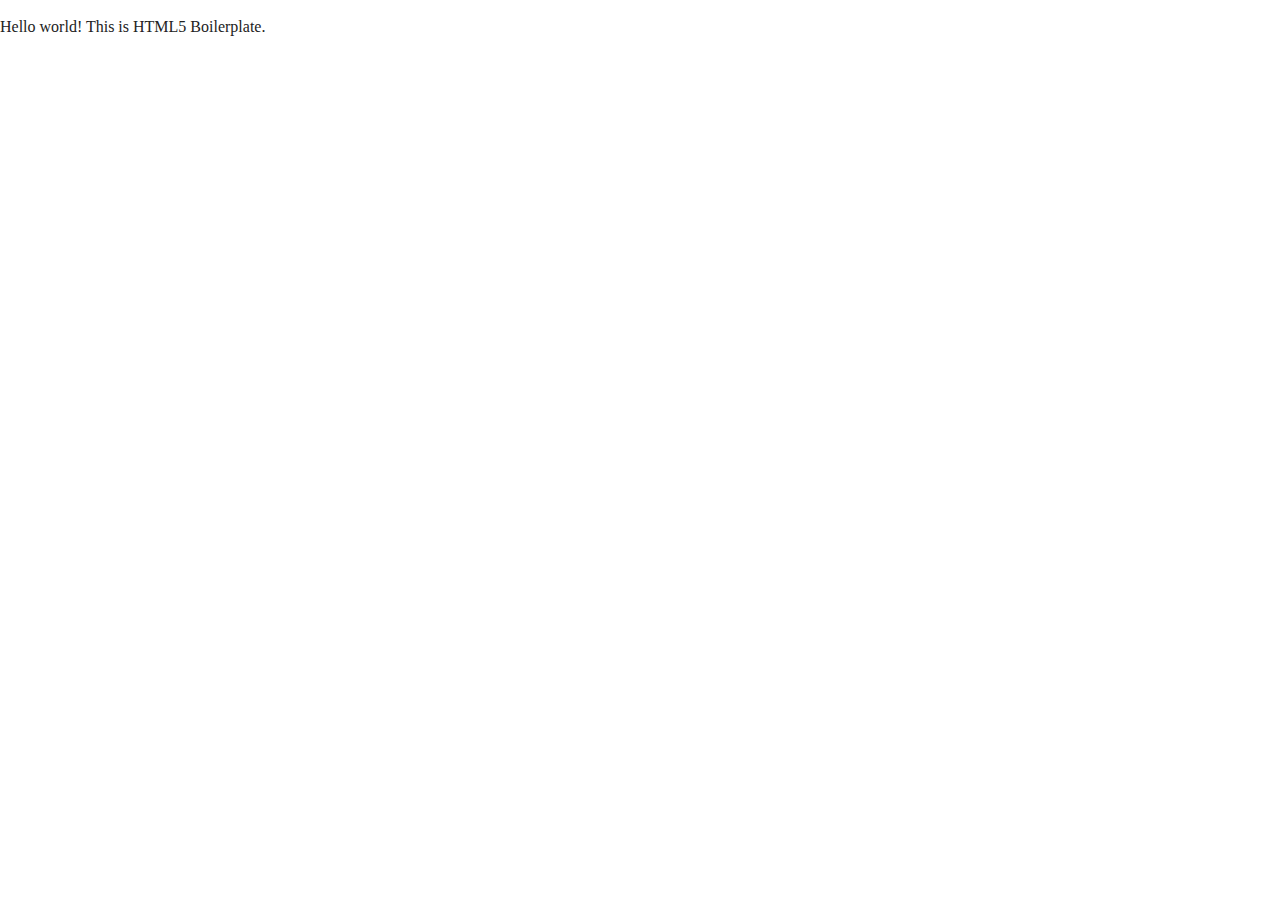
==== index.html @ 914429c3 "Adding files" ====
<!doctype html>
<html class="no-js" lang="">

<head>
  <meta charset="utf-8">
  <title></title>
  <meta name="description" content="">
  <meta name="viewport" content="width=device-width, initial-scale=1">

  <meta property="og:title" content="">
  <meta property="og:type" content="">
  <meta property="og:url" content="">
  <meta property="og:image" content="">

  <link rel="manifest" href="site.webmanifest">
  <link rel="apple-touch-icon" href="icon.png">
  <!-- Place favicon.ico in the root directory -->

  <link rel="stylesheet" href="css/normalize.css">
  <link rel="stylesheet" href="css/main.css">

  <meta name="theme-color" content="#fafafa">
</head>

<body>

  <!-- Add your site or application content here -->
  <p>Hello world! This is HTML5 Boilerplate.</p>
  <script src="js/vendor/modernizr-3.11.2.min.js"></script>
  <script src="js/plugins.js"></script>
  <script src="js/main.js"></script>

  <!-- Google Analytics: change UA-XXXXX-Y to be your site's ID. -->
  <script>
    window.ga = function () { ga.q.push(arguments) }; ga.q = []; ga.l = +new Date;
    ga('create', 'UA-XXXXX-Y', 'auto'); ga('set', 'anonymizeIp', true); ga('set', 'transport', 'beacon'); ga('send', 'pageview')
  </script>
  <script src="https://www.google-analytics.com/analytics.js" async></script>
</body>

</html>
---- css/main.css ----
/*! HTML5 Boilerplate v8.0.0 | MIT License | https://html5boilerplate.com/ */

/* main.css 2.1.0 | MIT License | https://github.com/h5bp/main.css#readme */
/*
 * What follows is the result of much research on cross-browser styling.
 * Credit left inline and big thanks to Nicolas Gallagher, Jonathan Neal,
 * Kroc Camen, and the H5BP dev community and team.
 */

/* ==========================================================================
   Base styles: opinionated defaults
   ========================================================================== */

html {
  color: #222;
  font-size: 1em;
  line-height: 1.4;
}

/*
 * Remove text-shadow in selection highlight:
 * https://twitter.com/miketaylr/status/12228805301
 *
 * Vendor-prefixed and regular ::selection selectors cannot be combined:
 * https://stackoverflow.com/a/16982510/7133471
 *
 * Customize the background color to match your design.
 */

::-moz-selection {
  background: #b3d4fc;
  text-shadow: none;
}

::selection {
  background: #b3d4fc;
  text-shadow: none;
}

/*
 * A better looking default horizontal rule
 */

hr {
  display: block;
  height: 1px;
  border: 0;
  border-top: 1px solid #ccc;
  margin: 1em 0;
  padding: 0;
}

/*
 * Remove the gap between audio, canvas, iframes,
 * images, videos and the bottom of their containers:
 * https://github.com/h5bp/html5-boilerplate/issues/440
 */

audio,
canvas,
iframe,
img,
svg,
video {
  vertical-align: middle;
}

/*
 * Remove default fieldset styles.
 */

fieldset {
  border: 0;
  margin: 0;
  padding: 0;
}

/*
 * Allow only vertical resizing of textareas.
 */

textarea {
  resize: vertical;
}

/* ==========================================================================
   Author's custom styles
   ========================================================================== */

/* ==========================================================================
   Helper classes
   ========================================================================== */

/*
 * Hide visually and from screen readers
 */

.hidden,
[hidden] {
  display: none !important;
}

/*
 * Hide only visually, but have it available for screen readers:
 * https://snook.ca/archives/html_and_css/hiding-content-for-accessibility
 *
 * 1. For long content, line feeds are not interpreted as spaces and small width
 *    causes content to wrap 1 word per line:
 *    https://medium.com/@jessebeach/beware-smushed-off-screen-accessible-text-5952a4c2cbfe
 */

.sr-only {
  border: 0;
  clip: rect(0, 0, 0, 0);
  height: 1px;
  margin: -1px;
  overflow: hidden;
  padding: 0;
  position: absolute;
  white-space: nowrap;
  width: 1px;
  /* 1 */
}

/*
 * Extends the .sr-only class to allow the element
 * to be focusable when navigated to via the keyboard:
 * https://www.drupal.org/node/897638
 */

.sr-only.focusable:active,
.sr-only.focusable:focus {
  clip: auto;
  height: auto;
  margin: 0;
  overflow: visible;
  position: static;
  white-space: inherit;
  width: auto;
}

/*
 * Hide visually and from screen readers, but maintain layout
 */

.invisible {
  visibility: hidden;
}

/*
 * Clearfix: contain floats
 *
 * For modern browsers
 * 1. The space content is one way to avoid an Opera bug when the
 *    `contenteditable` attribute is included anywhere else in the document.
 *    Otherwise it causes space to appear at the top and bottom of elements
 *    that receive the `clearfix` class.
 * 2. The use of `table` rather than `block` is only necessary if using
 *    `:before` to contain the top-margins of child elements.
 */

.clearfix::before,
.clearfix::after {
  content: " ";
  display: table;
}

.clearfix::after {
  clear: both;
}

/* ==========================================================================
   EXAMPLE Media Queries for Responsive Design.
   These examples override the primary ('mobile first') styles.
   Modify as content requires.
   ========================================================================== */

@media only screen and (min-width: 35em) {
  /* Style adjustments for viewports that meet the condition */
}

@media print,
  (-webkit-min-device-pixel-ratio: 1.25),
  (min-resolution: 1.25dppx),
  (min-resolution: 120dpi) {
  /* Style adjustments for high resolution devices */
}

/* ==========================================================================
   Print styles.
   Inlined to avoid the additional HTTP request:
   https://www.phpied.com/delay-loading-your-print-css/
   ========================================================================== */

@media print {
  *,
  *::before,
  *::after {
    background: #fff !important;
    color: #000 !important;
    /* Black prints faster */
    box-shadow: none !important;
    text-shadow: none !important;
  }

  a,
  a:visited {
    text-decoration: underline;
  }

  a[href]::after {
    content: " (" attr(href) ")";
  }

  abbr[title]::after {
    content: " (" attr(title) ")";
  }

  /*
   * Don't show links that are fragment identifiers,
   * or use the `javascript:` pseudo protocol
   */
  a[href^="#"]::after,
  a[href^="javascript:"]::after {
    content: "";
  }

  pre {
    white-space: pre-wrap !important;
  }

  pre,
  blockquote {
    border: 1px solid #999;
    page-break-inside: avoid;
  }

  /*
   * Printing Tables:
   * https://web.archive.org/web/20180815150934/http://css-discuss.incutio.com/wiki/Printing_Tables
   */
  thead {
    display: table-header-group;
  }

  tr,
  img {
    page-break-inside: avoid;
  }

  p,
  h2,
  h3 {
    orphans: 3;
    widows: 3;
  }

  h2,
  h3 {
    page-break-after: avoid;
  }
}
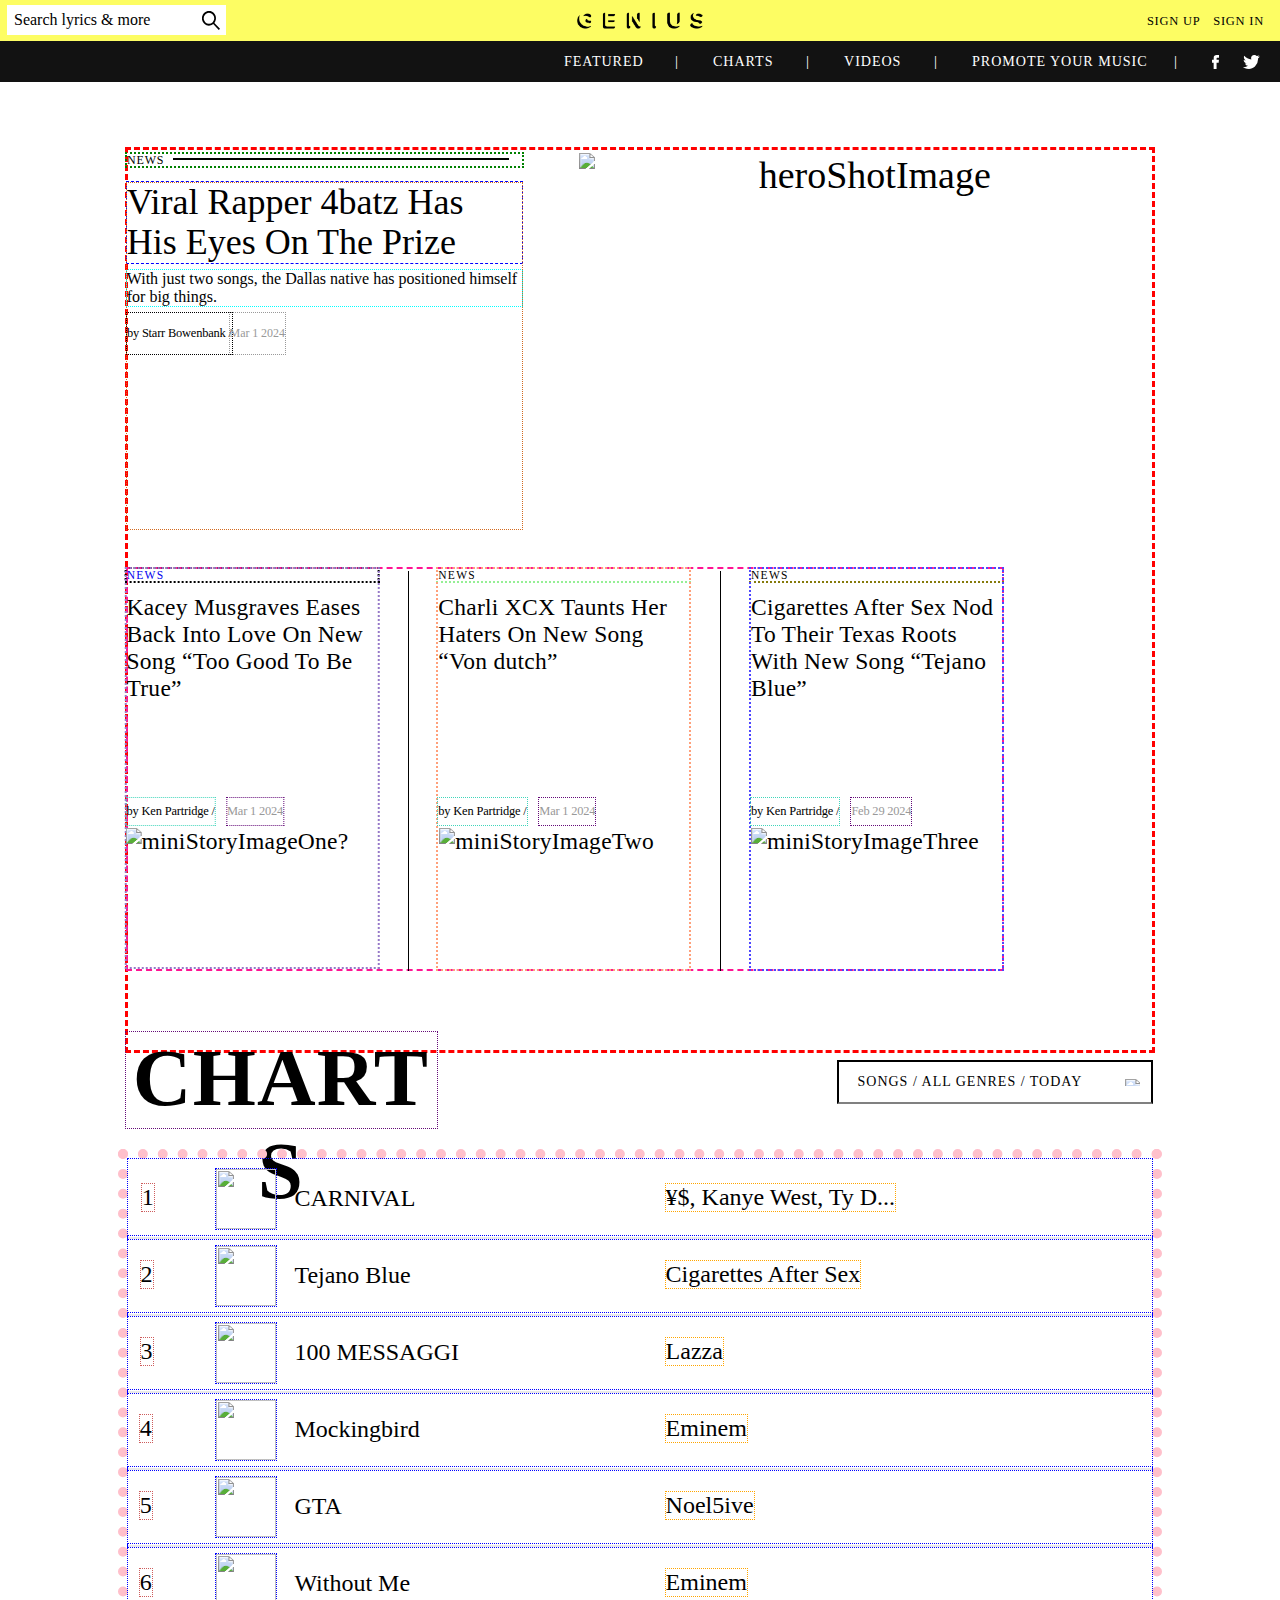
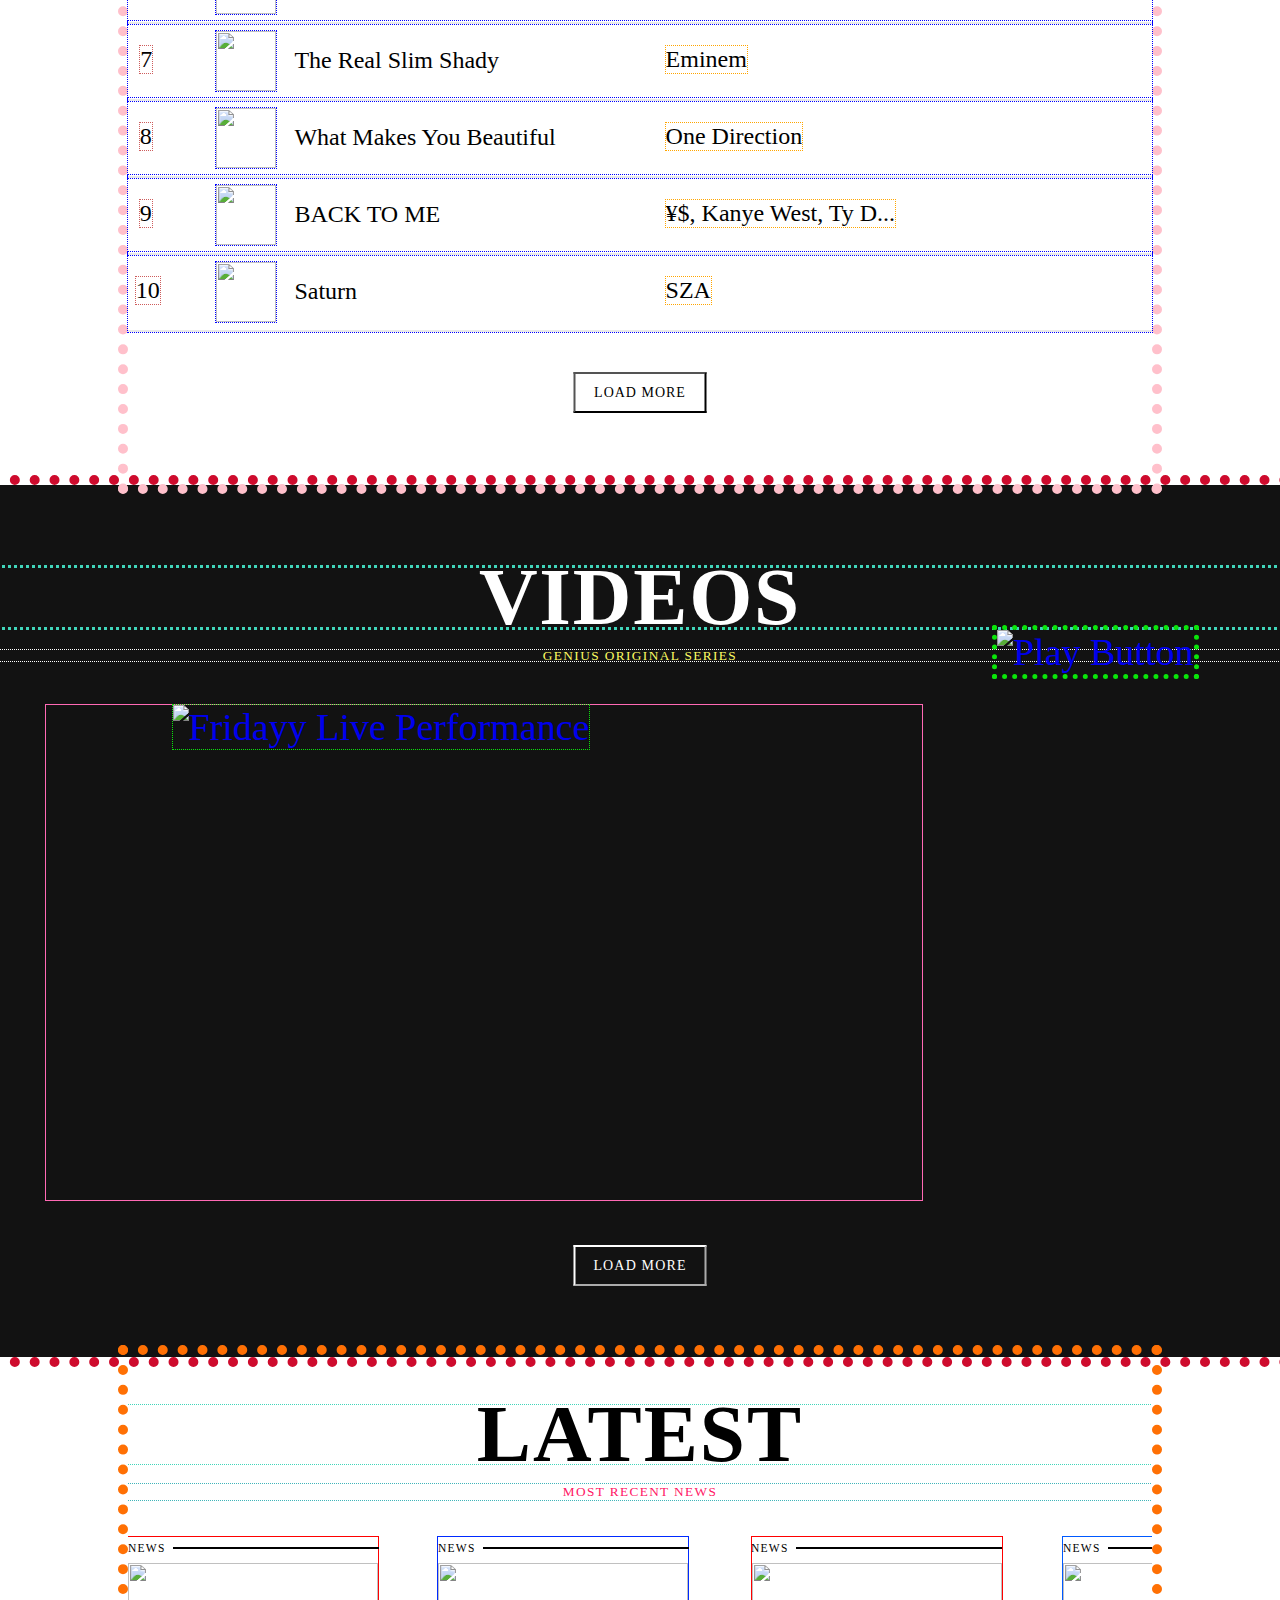
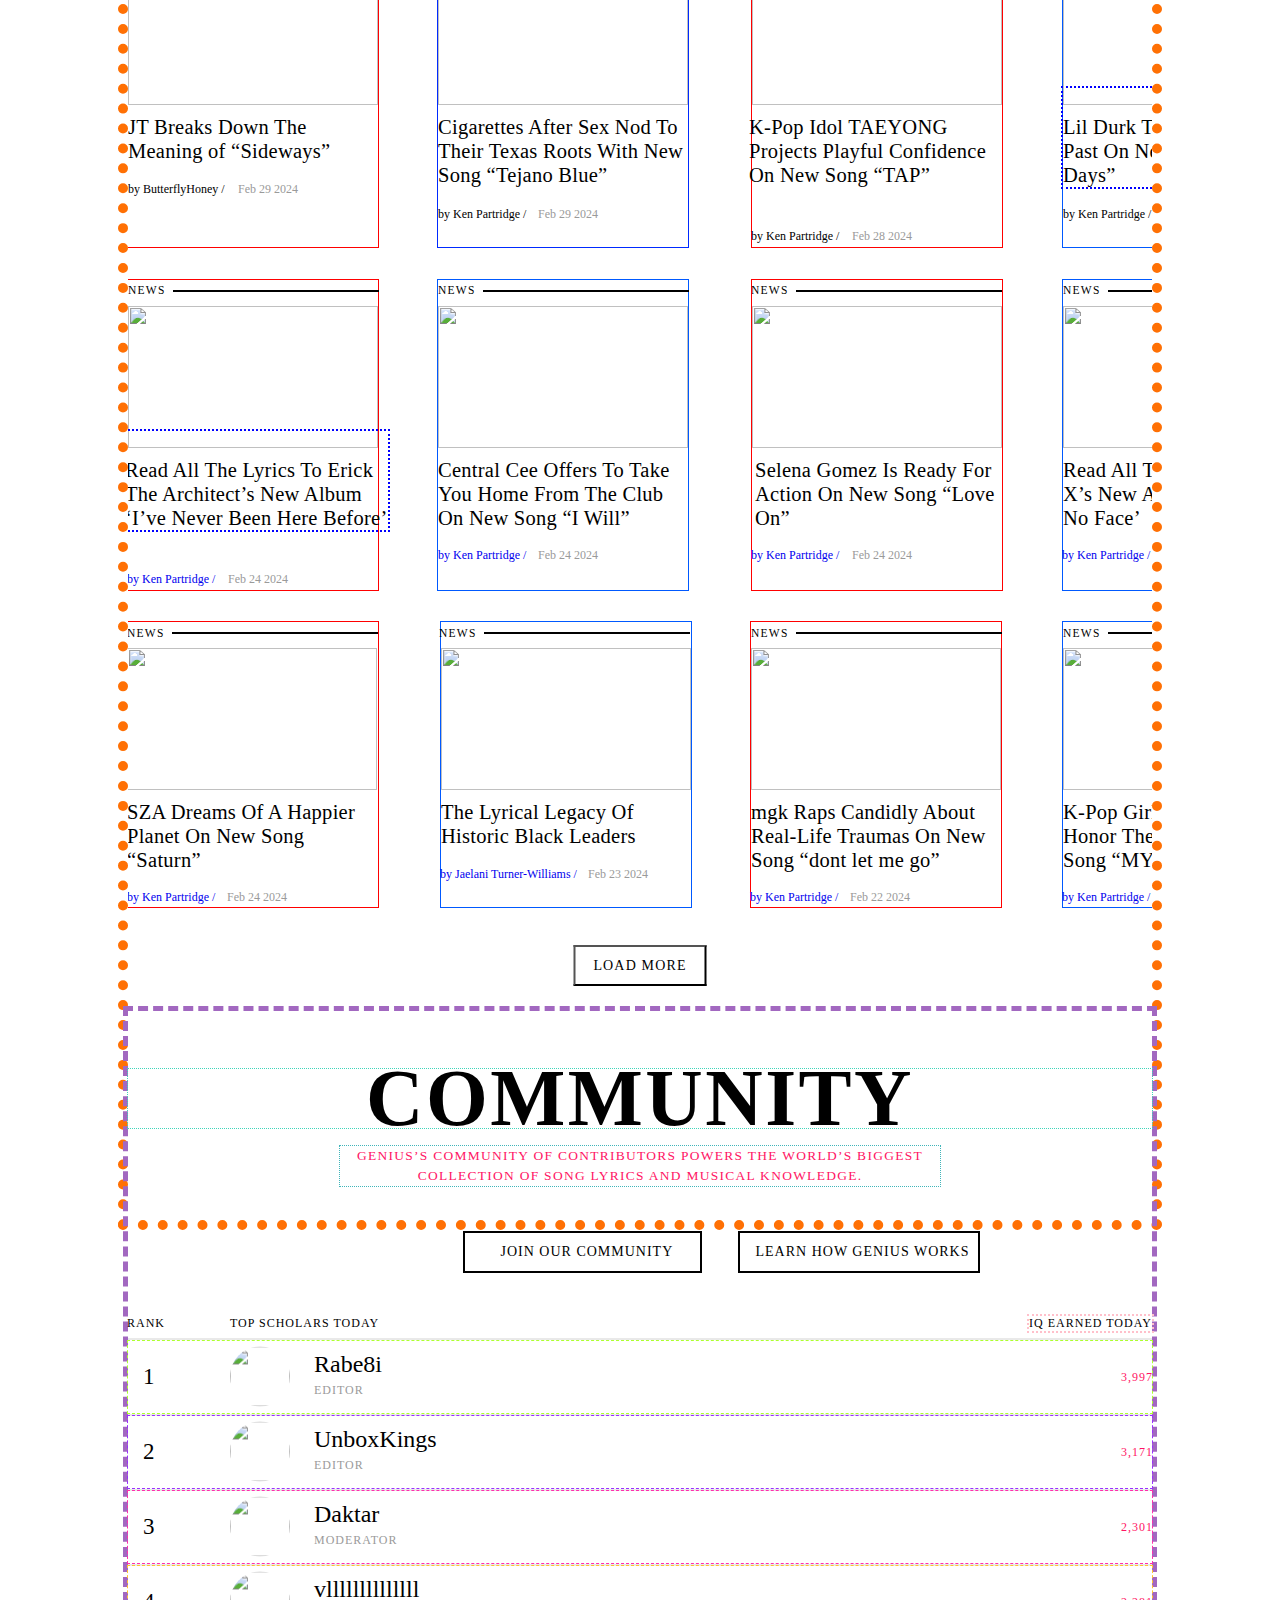
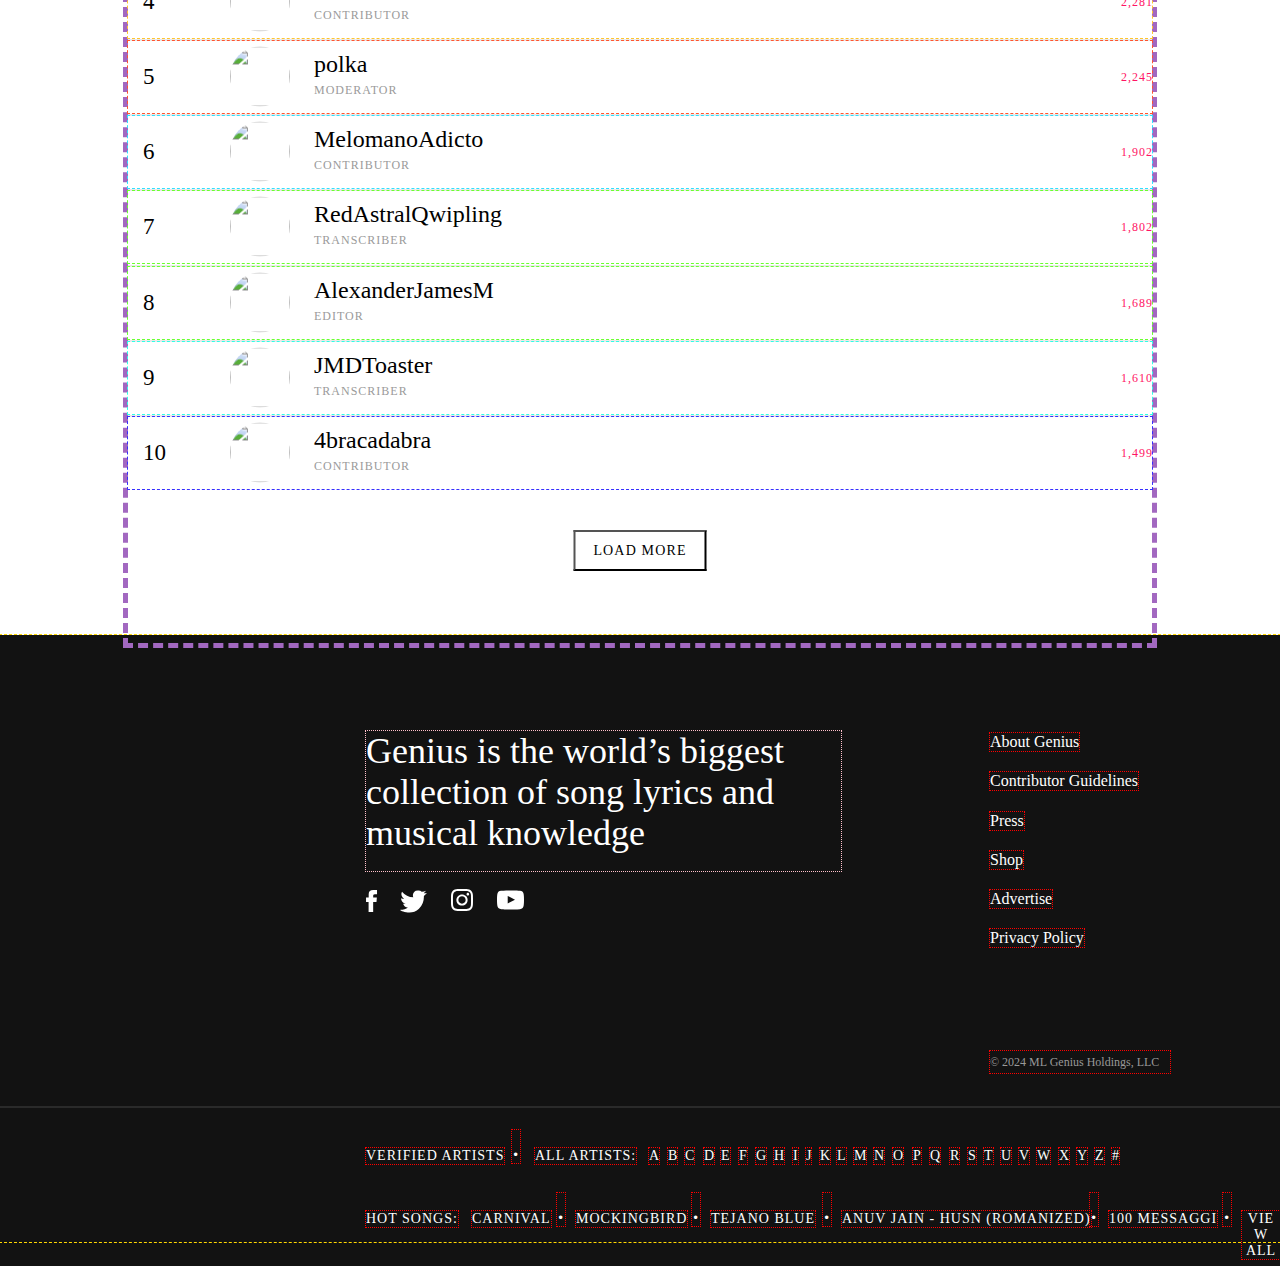
==== commit 6bd5244a: "- Changed name of Main.html to index.html to allow default file to remain as index.html in Github Pa" ====
--- a/index.html
+++ b/index.html
@@ -1,41 +1,1740 @@
-<!doctype html>
-<html class="no-js" lang="">
-
+<!DOCTYPE html>
+<link rel="stylesheet" type="text/css" href="MainCSS.css">
+<link rel="icon" type="image/x-icon" href="favicon.ico">
+<html lang="en">
 <head>
-  <meta charset="utf-8">
-  <title></title>
-  <meta name="description" content="">
-  <meta name="viewport" content="width=device-width, initial-scale=1">
-
-  <meta property="og:title" content="">
-  <meta property="og:type" content="">
-  <meta property="og:url" content="">
-  <meta property="og:image" content="">
-
-  <link rel="manifest" href="site.webmanifest">
-  <link rel="apple-touch-icon" href="icon.png">
-  <!-- Place favicon.ico in the root directory -->
-
-  <link rel="stylesheet" href="css/normalize.css">
-  <link rel="stylesheet" href="css/main.css">
-
-  <meta name="theme-color" content="#fafafa">
+  <meta charset="UTF-8">
+  <title>Genius | Song Lyrics & Knowledge</title>
 </head>
-
 <body>
 
-  <!-- Add your site or application content here -->
-  <p>Hello world! This is HTML5 Boilerplate.</p>
-  <script src="js/vendor/modernizr-3.11.2.min.js"></script>
-  <script src="js/plugins.js"></script>
-  <script src="js/main.js"></script>
-
-  <!-- Google Analytics: change UA-XXXXX-Y to be your site's ID. -->
-  <script>
-    window.ga = function () { ga.q.push(arguments) }; ga.q = []; ga.l = +new Date;
-    ga('create', 'UA-XXXXX-Y', 'auto'); ga('set', 'anonymizeIp', true); ga('set', 'transport', 'beacon'); ga('send', 'pageview')
-  </script>
-  <script src="https://www.google-analytics.com/analytics.js" async></script>
+
+
+<div id="yellowBar">
+
+<form id="magnifyOne">
+    <input type="text" name="search" id="searchBar" placeholder=" Search lyrics & more"/>
+    <button type="submit" id="searchButton" onclick="processSearch()">
+      <img src="magnifyingGlass.svg" alt="Search" id="magnifyTwo"/>
+    </button>
+</form>
+
+  <button onclick="redirectToSignUp()" id="signUp">SIGN UP</button>
+  <button onclick="redirectToSignIn()" id="signIn">SIGN IN</button>
+</div>
+
+
+<div id="blackBar">
+
+
+  <a href="#bottomBlackBarNavBarAnchor" class="navBar" id="featured">FEATURED</a> <!-- Stays on the same page -->
+  <a href="#bottomThreeArticleNavBarAnchor" class="navBar" id="charts">CHARTS</a>   <!-- Stays on the same page -->
+  <a href="#bottomChartsNavBarAnchor" class="navBar" id="videos">VIDEOS</a>   <!-- Stays on the same page -->
+  <a href="https://promote.genius.com/" class="navBar" id="promoteYourMusic">PROMOTE YOUR MUSIC</a>
+
+
+  <span id="separatorOne">|</span>
+  <span id="separatorTwo">|</span>
+  <span id="separatorThree">|</span>
+  <span id="separatorFour">|</span>
+
+
+  <a href="https://www.facebook.com/Genius/">
+    <svg id="facebookHeader" xmlns="http://www.w3.org/2000/svg" viewBox="0 0 9.95 20" width="9.95" height="20"><path d="M8.09 3.81c-1.4 0-1.58.84-1.58 1.67v1.3h3.35L9.49 11h-3v9H2.33v-9H0V6.88h2.42V3.81C2.42 1.3 3.81 0 6.6 0H10v3.81z" fill="#FFFFFF"></path></svg>
+  </a>
+
+  <a href="https://twitter.com/Genius">
+    <svg id="twitterHeader" xmlns="http://www.w3.org/2000/svg" viewBox="0 0 20 16.43" width="20" height="16.43"><path d="M20 1.89l-2.3 2.16v.68a12.28 12.28 0 0 1-3.65 8.92c-5 5.13-13.1 1.76-14.05.81 0 0 3.78.14 5.81-1.76A4.15 4.15 0 0 1 2.3 9.86h2S.81 9.05.81 5.81A11 11 0 0 0 3 6.35S-.14 4.05 1.49.95a11.73 11.73 0 0 0 8.37 4.19A3.69 3.69 0 0 1 13.51 0a3.19 3.19 0 0 1 2.57 1.08 12.53 12.53 0 0 0 3.24-.81l-1.75 1.89A10.46 10.46 0 0 0 20 1.89z" fill="#FFFFFF"></path></svg>
+  </a>
+
+  <a href="https://www.instagram.com/genius/">
+    <svg id="instagramHeader" xmlns="http://www.w3.org/2000/svg" viewBox="0 0 20 20" width="20" height="20"><path d="M10 0c2.724 0 3.062 0 4.125.06.83.017 1.65.175 2.426.467.668.254 1.272.65 1.77 1.162.508.498.902 1.1 1.153 1.768.292.775.45 1.595.467 2.424.06 1.063.06 1.41.06 4.123 0 2.712-.06 3.06-.06 4.123-.017.83-.175 1.648-.467 2.424-.52 1.34-1.58 2.402-2.922 2.92-.776.293-1.596.45-2.425.468-1.063.06-1.41.06-4.125.06-2.714 0-3.062-.06-4.125-.06-.83-.017-1.65-.175-2.426-.467-.668-.254-1.272-.65-1.77-1.162-.508-.498-.902-1.1-1.153-1.768-.292-.775-.45-1.595-.467-2.424C0 13.055 0 12.708 0 9.995c0-2.712 0-3.04.06-4.123.017-.83.175-1.648.467-2.424.25-.667.645-1.27 1.153-1.77.5-.507 1.103-.9 1.77-1.15C4.225.234 5.045.077 5.874.06 6.958 0 7.285 0 10 0zm0 1.798h.01c-2.674 0-2.992.06-4.046.06-.626.02-1.245.15-1.83.377-.434.16-.828.414-1.152.746-.337.31-.602.69-.775 1.113-.222.595-.34 1.224-.348 1.858-.06 1.064-.06 1.372-.06 4.045s.06 2.99.06 4.044c.007.633.125 1.262.347 1.857.17.434.434.824.775 1.142.31.33.692.587 1.113.754.596.222 1.224.34 1.86.348 1.063.06 1.37.06 4.045.06 2.674 0 2.992-.06 4.046-.06.635-.008 1.263-.126 1.86-.348.87-.336 1.56-1.025 1.897-1.897.217-.593.332-1.218.338-1.848.06-1.064.06-1.372.06-4.045s-.06-2.99-.06-4.044c-.01-.623-.128-1.24-.347-1.827-.16-.435-.414-.83-.745-1.152-.318-.34-.71-.605-1.143-.774-.596-.222-1.224-.34-1.86-.348-1.063-.06-1.37-.06-4.045-.06zm0 3.1c1.355 0 2.655.538 3.613 1.496.958.958 1.496 2.257 1.496 3.61 0 2.82-2.288 5.108-5.11 5.108-2.822 0-5.11-2.287-5.11-5.107 0-2.82 2.288-5.107 5.11-5.107zm0 8.415c.878 0 1.72-.348 2.34-.97.62-.62.97-1.46.97-2.338 0-1.827-1.482-3.31-3.31-3.31s-3.31 1.483-3.31 3.31 1.482 3.308 3.31 3.308zm6.51-8.633c0 .658-.533 1.192-1.192 1.192-.66 0-1.193-.534-1.193-1.192 0-.66.534-1.193 1.193-1.193.316 0 .62.126.844.35.223.223.35.526.35.843z" fill="#FFFFFF"></path></svg>
+  </a>
+
+  <a href="https://www.youtube.com/genius">
+    <svg id="youtubeHeader" xmlns="http://www.w3.org/2000/svg" viewBox="0 0 20.01 14.07" width="20.01" height="14.07"><path d="M19.81 3A4.32 4.32 0 0 0 19 1a2.86 2.86 0 0 0-2-.8C14.21 0 10 0 10 0S5.8 0 3 .2A2.87 2.87 0 0 0 1 1a4.32 4.32 0 0 0-.8 2S0 4.51 0 6.06V8a30 30 0 0 0 .2 3 4.33 4.33 0 0 0 .8 2 3.39 3.39 0 0 0 2.2.85c1.46.14 5.9.19 6.68.2h.4c1 0 4.35 0 6.72-.21a2.87 2.87 0 0 0 2-.84 4.32 4.32 0 0 0 .8-2 30.31 30.31 0 0 0 .2-3.21V6.28A30.31 30.31 0 0 0 19.81 3zM7.94 9.63V4l5.41 2.82z" fill="#FFFFFF"></path></svg>
+  </a>
+
+
+
+</div>
+
+<div id="bottomBlackBarNavBarAnchor"></div>
+
+<img src="geniusLogo.png" onclick="redirectToHome()" alt="Genius Logo" id="geniusLogoImage">
+
+
+<div id="containerOneMain">
+
+  <div id="featuredLineOne">NEWS
+    <div id="featuredBlackBar"></div>
+  </div>
+
+
+
+
+  <div id="textContainerOne">
+
+    <a id="headingOne" href="https://genius.com/a/4batz-interview-2024">Viral Rapper 4batz Has His Eyes On The Prize
+      <p id="paragraphOne">With just two songs, the Dallas native has positioned himself for big things.</p>
+      <div id="hyperlinkHoverArea"></div>
+      <p id="mainImageName">by Starr Bowenbank&nbsp;/ </p>
+      <p id="mainImageDate">Mar 1 2024</p>
+    </a>
+
+    </div>
+    <a>
+      <img id="imageID1" src="https://images.genius.com/f3d313d83a8f4cf3cdb73a7fa67f211c.1920x1080x1.png" alt="heroShotImage" onclick="redirectToMainNewsArticle()">
+    </a>
+
+
+
+  <div id="threeSmallerArticles">
+
+    <div id="blackVerticalBarOne"></div>
+    <div id="blackVerticalBarTwo"></div>
+
+      <a id="newsMiniStoryOneAnchor" href="https://genius.com/a/k-pop-idol-taeyong-projects-playful-confidence-on-new-song-tap">
+        <div id="newsLineMiniOne">NEWS</div>
+        <div id="newsMiniStoryOne">Kacey Musgraves Eases Back Into Love On New Song “Too Good To Be True”
+        <img src="mainStoryOne.JPG" id="miniStoryImageOne" alt="miniStoryImageOne?">
+        <p id="miniStoryOneAuthor">by Ken Partridge&nbsp;/</p>
+        <p id="miniStoryOneDate">Mar 1 2024</p>
+        </div>
+      </a>
+
+
+
+  <div id="newsLineMiniTwo">NEWS</div>
+    <a id="newsMiniStoryTwoAnchor" href="https://genius.com/a/lil-durk-takes-stock-of-the-past-on-new-song-old-days">    <!-- Wrap everything you want to  -->
+      <div id="newsMiniStoryTwo">Charli XCX Taunts Her Haters On New Song “Von dutch”
+      <img src="mainStoryTwo.JPG" id="miniStoryImageTwo" alt="miniStoryImageTwo">
+      <p id="miniStoryTwoAuthor">by Ken Partridge&nbsp;/</p>
+      <p id="miniStoryTwoDate">Mar 1 2024</p>
+      </div>
+    </a>
+
+
+  <div id="newsLineMiniThree">NEWS</div>
+    <a id="newsMiniStoryThreeAnchor" href="https://genius.com/a/sza-dreams-of-a-happier-planet-on-new-song-saturn">
+      <div id="newsMiniStoryThree">Cigarettes After Sex Nod To Their Texas Roots With New Song “Tejano Blue”
+      <img src="mainStoryThree.JPG" id="miniStoryImageThree" alt="miniStoryImageThree">
+      <p id="miniStoryThreeAuthor">by Ken Partridge /</p>
+      <p id="miniStoryThreeDate">Feb 29 2024</p>
+      </div>
+    </a>
+
+  </div>
+  <div id="bottomThreeArticleNavBarAnchor"></div>
+
+
+  <div id="largeCharts">CHARTS</div>
+
+
+  <div id="filteredList"></div>
+  <div id="bottomChartsNavBarAnchor"></div>
+  <button id="chartsLoadMoreButton">LOAD MORE</button>
+
+
+
+<div id="chartsPlacementOne"></div>
+<div id="chartsPlacementTwo"></div>
+<div id="chartsPlacementThree"></div>
+  <div id="chartsPlacementFour"></div>
+  <div id="chartsPlacementFive"></div>
+  <div id="chartsPlacementSix"></div>
+  <div id="chartsPlacementSeven"></div>
+  <div id="chartsPlacementEight"></div>
+  <div id="chartsPlacementNine"></div>
+  <div id="chartsPlacementTen"></div>
+
+
+  <div id="chartsPlacementEleven"></div>
+  <div id="chartsPlacementTwelve"></div>
+  <div id="chartsPlacementThirteen"></div>
+  <div id="chartsPlacementFourteen"></div>
+  <div id="chartsPlacementFifteen"></div>
+  <div id="chartsPlacementSixteen"></div>
+  <div id="chartsPlacementSeventeen"></div>
+  <div id="chartsPlacementEighteen"></div>
+  <div id="chartsPlacementNineteen"></div>
+  <div id="chartsPlacementTwenty"></div>
+
+
+  <div id="chartsPlacementTwentyOne"></div>
+  <div id="chartsPlacementTwentyTwo"></div>
+  <div id="chartsPlacementTwentyThree"></div>
+  <div id="chartsPlacementTwentyFour"></div>
+  <div id="chartsPlacementTwentyFive"></div>
+  <div id="chartsPlacementTwentySix"></div>
+  <div id="chartsPlacementTwentySeven"></div>
+  <div id="chartsPlacementTwentyEight"></div>
+  <div id="chartsPlacementTwentyNine"></div>
+  <div id="chartsPlacementThirty"></div>
+
+
+  <div id="chartsPlacementThirtyOne"></div>
+  <div id="chartsPlacementThirtyTwo"></div>
+  <div id="chartsPlacementThirtyThree"></div>
+  <div id="chartsPlacementThirtyFour"></div>
+  <div id="chartsPlacementThirtyFive"></div>
+  <div id="chartsPlacementThirtySix"></div>
+  <div id="chartsPlacementThirtySeven"></div>
+  <div id="chartsPlacementThirtyEight"></div>
+  <div id="chartsPlacementThirtyNine"></div>
+  <div id="chartsPlacementForty"></div>
+
+
+  <div id="chartsPlacementFortyOne"></div>
+  <div id="chartsPlacementFortyTwo"></div>
+  <div id="chartsPlacementFortyThree"></div>
+  <div id="chartsPlacementFortyFour"></div>
+  <div id="chartsPlacementFortyFive"></div>
+  <div id="chartsPlacementFortySix"></div>
+  <div id="chartsPlacementFortySeven"></div>
+  <div id="chartsPlacementFortyEight"></div>
+  <div id="chartsPlacementFortyNine"></div>
+  <div id="chartsPlacementFifty"></div>
+
+
+
+
+
+  <img src="downArrow.png" alt="directionalArrow" id="directionalArrow">
+
+    <button class= "large-button" onclick="toggleDropdown()">
+    </button>
+    <div id="dropdown-content" class="dropdown-content">
+      <div class="dropdown-column1">
+        <h3 id="typeAIOHeading">Type</h3>
+        <div class="dropdown-option dropdown-type selected" data-value="songs" onclick="filterItems('type', 'songs')">Songs</div>
+        <div class="dropdown-option dropdown-type" data-value="albums" onclick="filterItems('type', 'albums')">Albums</div>
+        <div class="dropdown-option dropdown-type" data-value="artists" onclick="filterItems('type', 'artists')">Artists</div>
+        <div class="dropdown-option dropdown-type" data-value="lyrics" onclick="filterItems('type', 'lyrics')">Lyrics</div>
+      </div>
+      <div class="dropdown-column2">
+        <h3 id="genreAIOHeading">Genre</h3>
+        <div class="dropdown-option dropdown-genre selected" data-value="all" onclick="filterItems('genre', 'all')">All</div>
+        <div class="dropdown-option dropdown-genre" data-value="rap" onclick="filterItems('genre', 'rap')">Rap</div>
+        <div class="dropdown-option dropdown-genre" data-value="pop" onclick="filterItems('genre', 'pop')">Pop</div>
+        <div class="dropdown-option dropdown-genre" data-value="r&b" onclick="filterItems('genre', 'r&b')">R&B</div>
+        <div class="dropdown-option dropdown-genre" data-value="rock" onclick="filterItems('genre', 'rock')">Rock</div>
+        <div class="dropdown-option dropdown-genre" data-value="country" onclick="filterItems('genre', 'country')">Country</div>
+      </div>
+      <div class="dropdown-column3">
+        <h3 id="timeAIOHeading">Time</h3>
+        <div class="dropdown-option dropdown-time selected" data-value="today" onclick="filterItems('time', 'today')">Day</div>
+        <div class="dropdown-option dropdown-time" data-value="week" onclick="filterItems('time', 'week')">Week</div>
+        <div class="dropdown-option dropdown-time" data-value="month" onclick="filterItems('time', 'month')">Month</div>
+        <div class="dropdown-option dropdown-time" data-value="allTime" onclick="filterItems('time', 'allTime')">All Time</div>
+      </div>
+    </div>
+
+
+
+
+  <div id="blackSpace">
+
+
+    <div id="blackBoxVideos">VIDEOS</div>
+    <div id="geniusOriginalSeries">GENIUS ORIGINAL SERIES</div>
+
+
+
+    <button id="videosLoadMoreButton">LOAD MORE</button>
+
+
+
+    <div id="videosLoadMoreOne">
+
+
+
+      <a id="videosLoadMoreVideoOne" href="https://genius.com/videos/Lucky-daye-thats-you-live-performance">
+        <div id="videosLoadMoreVideoOneWhiteLine"></div>
+        <img src="OpenMic.JPG" id="vidOneHeadlineImage">
+        <img src="videosLoadMoreImage.JPG" id="vidOneCoverPhoto">
+        <div id="videosLoadMoreVideoOneTitle">Lucky Daye Performs "That's You" Live</div>
+        <div id="videosLoadMoreVideoOneAuthor">by ButterflyHoney</div>
+      </a>
+
+
+      <a id="videosLoadMoreVideoTwo" href="https://genius.com/videos/Lucky-daye-thats-you-live-performance">
+        <div id="videosLoadMoreVideoTwoWhiteLine"></div>
+        <img src="OpenMic.JPG" id="vidTwoHeadlineImage">
+        <img src="videosLoadMoreImage.JPG" id="vidTwoCoverPhoto">
+        <div id="videosLoadMoreVideoTwoTitle">Lucky Daye Performs "That's You" Live</div>
+        <div id="videosLoadMoreVideoTwoAuthor">by ButterflyHoney</div>
+      </a>
+
+
+      <a id="videosLoadMoreVideoThree" href="https://genius.com/videos/Lucky-daye-thats-you-live-performance">
+        <div id="videosLoadMoreVideoThreeWhiteLine"></div>
+        <img src="OpenMic.JPG" id="vidThreeHeadlineImage">
+        <img src="videosLoadMoreImage.JPG" id="vidThreeCoverPhoto">
+        <div id="videosLoadMoreVideoThreeTitle">Lucky Daye Performs "That's You" Live</div>
+        <div id="videosLoadMoreVideoThreeAuthor">by ButterflyHoney</div>
+      </a>
+
+
+      <a id="videosLoadMoreVideoFour" href="https://genius.com/videos/Lucky-daye-thats-you-live-performance">
+        <div id="videosLoadMoreVideoFourWhiteLine"></div>
+        <img src="OpenMic.JPG" id="vidFourHeadlineImage">
+        <img src="videosLoadMoreImage.JPG" id="vidFourCoverPhoto">
+        <div id="videosLoadMoreVideoFourTitle">Lucky Daye Performs "That's You" Live</div>
+        <div id="videosLoadMoreVideoFourAuthor">by ButterflyHoney</div>
+      </a>
+
+
+
+
+    </div>
+
+    <div id="videosLoadMoreTwo">
+
+
+
+      <a id="videosLoadMoreVideoOne2" href="https://genius.com/videos/Lucky-daye-thats-you-live-performance">
+        <div id="videosLoadMoreVideoOneWhiteLine2"></div>
+        <img src="OpenMic.JPG" id="vidOneHeadlineImage2">
+        <img src="videosLoadMoreImage.JPG" id="vidOneCoverPhoto2">
+        <div id="videosLoadMoreVideoOneTitle2">Lucky Daye Performs "That's You" Live</div>
+        <div id="videosLoadMoreVideoOneAuthor2">by ButterflyHoney</div>
+      </a>
+
+
+      <a id="videosLoadMoreVideoTwo2" href="https://genius.com/videos/Lucky-daye-thats-you-live-performance">
+        <div id="videosLoadMoreVideoTwoWhiteLine2"></div>
+        <img src="OpenMic.JPG" id="vidTwoHeadlineImage2">
+        <img src="videosLoadMoreImage.JPG" id="vidTwoCoverPhoto2">
+        <div id="videosLoadMoreVideoTwoTitle2">Lucky Daye Performs "That's You" Live</div>
+        <div id="videosLoadMoreVideoTwoAuthor2">by ButterflyHoney</div>
+      </a>
+
+
+      <a id="videosLoadMoreVideoThree2" href="https://genius.com/videos/Lucky-daye-thats-you-live-performance">
+        <div id="videosLoadMoreVideoThreeWhiteLine2"></div>
+        <img src="OpenMic.JPG" id="vidThreeHeadlineImage2">
+        <img src="videosLoadMoreImage.JPG" id="vidThreeCoverPhoto2">
+        <div id="videosLoadMoreVideoThreeTitle2">Lucky Daye Performs "That's You" Live</div>
+        <div id="videosLoadMoreVideoThreeAuthor2">by ButterflyHoney</div>
+      </a>
+
+
+      <a id="videosLoadMoreVideoFour2" href="https://genius.com/videos/Lucky-daye-thats-you-live-performance">
+        <div id="videosLoadMoreVideoFourWhiteLine2"></div>
+        <img src="OpenMic.JPG" id="vidFourHeadlineImage2">
+        <img src="videosLoadMoreImage.JPG" id="vidFourCoverPhoto2">
+        <div id="videosLoadMoreVideoFourTitle2">Lucky Daye Performs "That's You" Live</div>
+        <div id="videosLoadMoreVideoFourAuthor2">by ButterflyHoney</div>
+      </a>
+
+
+
+
+
+
+
+    </div>
+
+    <div id="videosLoadMoreThree">
+
+
+
+      <a id="videosLoadMoreVideoOne3" href="https://genius.com/videos/Lucky-daye-thats-you-live-performance">
+        <div id="videosLoadMoreVideoOneWhiteLine3"></div>
+        <img src="OpenMic.JPG" id="vidOneHeadlineImage3">
+        <img src="videosLoadMoreImage.JPG" id="vidOneCoverPhoto3">
+        <div id="videosLoadMoreVideoOneTitle3">Lucky Daye Performs "That's You" Live</div>
+        <div id="videosLoadMoreVideoOneAuthor3">by ButterflyHoney</div>
+      </a>
+
+
+      <a id="videosLoadMoreVideoTwo3" href="https://genius.com/videos/Lucky-daye-thats-you-live-performance">
+        <div id="videosLoadMoreVideoTwoWhiteLine3"></div>
+        <img src="OpenMic.JPG" id="vidTwoHeadlineImage3">
+        <img src="videosLoadMoreImage.JPG" id="vidTwoCoverPhoto3">
+        <div id="videosLoadMoreVideoTwoTitle3">Lucky Daye Performs "That's You" Live</div>
+        <div id="videosLoadMoreVideoTwoAuthor3">by ButterflyHoney</div>
+      </a>
+
+
+      <a id="videosLoadMoreVideoThree3" href="https://genius.com/videos/Lucky-daye-thats-you-live-performance">
+        <div id="videosLoadMoreVideoThreeWhiteLine3"></div>
+        <img src="OpenMic.JPG" id="vidThreeHeadlineImage3">
+        <img src="videosLoadMoreImage.JPG" id="vidThreeCoverPhoto3">
+        <div id="videosLoadMoreVideoThreeTitle3">Lucky Daye Performs "That's You" Live</div>
+        <div id="videosLoadMoreVideoThreeAuthor3">by ButterflyHoney</div>
+      </a>
+
+
+
+    </div>
+
+
+
+    <a id="hyperLink" href="https://genius.com/videos/Jt-breaks-down-the-meaning-of-sideways">
+      <img id="originalSeriesPicture" src="https://images.genius.com/09bada311763171528a557dc22ba003c.1000x563x1.jpg" alt="Fridayy Live Performance">
+      <img id="playButton" src="PlayButtonDownload.JPG" alt="Play Button">
+
+    </a>
+
+
+
+    <a id="originalSeriesWritingBoxLink" href="https://genius.com/videos/Jt-breaks-down-the-meaning-of-sideways">
+      <div id="originalSeriesWritingBox">
+
+        <div id="whiteLine"></div>
+        <svg id="verifiedImg" viewBox="0 0 500 80">
+          <path d="M60.133 0h16.91L46.795 79.78h-16.79L0 0h17.147l16.91 48.82c1.308 4.168 3.69 10.718 4.643 14.647h.237c.953-3.81 3.216-10.36 4.764-14.646L60.135 0zm82.163 0v13.812H101.69V30.84h37.867v13.813H101.69v21.315h41.2V79.78H85.855V0h56.442zm29.77 79.78h-15.838V0h31.198c18.933 0 27.03 12.86 27.03 25.72 0 12.384-6.906 21.553-18.337 24.292l23.336 28.577v1.19h-17.504l-29.888-36.914V79.78zm0-56.68l14.407 15.838c7.026-.596 12.146-5.478 12.146-13.218 0-6.668-4.17-11.907-13.338-11.907h-13.218V23.1zm57.514 56.68V0h15.837v79.78H229.58zM317.22 0v13.812H278.4V30.96h35.96v13.693H278.4V79.78h-15.836V0h54.655zm12.145 79.78V0h15.837v79.78h-15.837zM418.79 0v13.812h-40.605V30.84h37.867v13.813h-37.867v21.315h41.2V79.78H362.35V0h56.44zm39.296 0C488.57 0 500 19.17 500 40.128c0 25.602-14.646 39.653-41.795 39.653h-25.482V0h25.363zm-9.884 13.813v52.155h10.48c16.312 0 25.48-6.788 25.48-25.84 0-18.576-9.882-26.315-25.48-26.315H448.2z"/>
+        </svg>
+        <div id="originalSeriesNewsHeadline">JT Breaks Down The Meaning of “Sideways”</div>
+        <div id="originalSeriesNewsDescription">Learn about the song’s lyrics on the latest episode of ‘Verified.’</div>
+        <div id="originalSeriesReporter">by ButterflyHoney /</div>
+        <div id="originalSeriesDate"> Feb 29 2024</div>
+      </div>
+    </a>
+
+  </div>
+
+
+
+
+
+
+
+
+
+
+  <div id="latestBlock">
+    <div id="largeLatest">LATEST</div>
+    <div id="redRecentNews">MOST RECENT NEWS</div>
+
+
+    <a href="https://genius.com/a/top-hip-hop-song-2020"  id="latestStory1href">
+    <div id="latestNewsStoryONE">
+
+      <div id="newsOne">NEWS</div>
+      <div id="blackBarLatestNewsOne"></div>
+      <img src="https://images.genius.com/014f792796c0039f2901edb148b99f4d.1920x1080x1.jpg" id="latestStoreOne">
+      <div id="latestNewsHeadlineOne">JT Breaks Down The Meaning of “Sideways”</div>
+      <div id="latestNewsAuthorOne">by ButterflyHoney / </div>
+      <div id="latestNewsDateOne">Feb 29 2024</div>
+
+
+    </div>
+    </a>
+
+
+    <a href="https://genius.com/a/top-hip-hop-song-2020"  id="latestStory2href">
+      <div id="latestNewsStoryTWO">
+
+        <div id="newsTwo">NEWS</div>
+        <div id="blackBarLatestNewsTwo"></div>
+        <img src="https://images.genius.com/8783ac1122b9561853047a64de862a90.800x800x1.jpg" id="latestStoreTwo">
+        <div id="latestNewsHeadlineTwo">Cigarettes After Sex Nod To Their Texas Roots With New Song “Tejano Blue”</div>
+        <div id="latestNewsAuthorTwo">by Ken Partridge / </div>
+        <div id="latestNewsDateTwo">Feb 29 2024</div>
+
+
+      </div>
+    </a>
+
+
+    <a href="https://genius.com/a/read-all-the-lyrics-to-the-good-burger-2-soundtrack"  id="latestStory3href">
+    <div id="latestNewsStoryTHREE">
+
+      <div id="newsThree">NEWS</div>
+      <div id="blackBarLatestNewsThree"></div>
+      <img src="https://images.genius.com/9ac89cf24aa20ba6b1581992d4575718.1000x1000x1.jpg" id="latestStoreThree">
+      <div id="latestNewsHeadlineThree">K-Pop Idol TAEYONG Projects Playful Confidence On New Song “TAP”</div>
+      <div id="latestNewsAuthorThree">by Ken Partridge / </div>
+      <div id="latestNewsDateThree">Feb 28 2024</div>
+
+    </div>
+    </a>
+
+
+    <a href="https://genius.com/a/bjork-rosalia-join-forces-to-fight-commercial-salmon-farming-with-new-song-oral"  id="latestStory4href">
+    <div id="latestNewsStoryFOUR">
+
+      <div id="newsFour">NEWS</div>
+      <div id="blackBarLatestNewsFour"></div>
+      <img src="https://images.genius.com/17156a55a05dac8eb20339d28d3c26d4.1000x1000x1.png" id="latestStoreFour">
+      <div id="latestNewsHeadlineFour">Lil Durk Takes Stock Of The Past On New Song “Old Days”</div>
+      <div id="latestNewsAuthorFour">by Ken Partridge / </div>
+      <div id="latestNewsDateFour">Feb 27 2024</div>
+
+    </div>
+      </a>
+
+
+    <a href="https://genius.com/a/bjork-rosalia-join-forces-to-fight-commercial-salmon-farming-with-new-song-oral"  id="latestStory5href">
+    <div id="latestNewsStoryFIVE">
+
+      <div id="newsFive">NEWS</div>
+      <div id="blackBarLatestNewsFive"></div>
+      <img src="https://images.genius.com/e07c30fb3fe05f5732ed72142367a320.700x700x1.jpg" id="latestStoreFive">
+      <div id="latestNewsHeadlineFive">Read All The Lyrics To Erick The Architect’s New Album ‘I’ve Never Been Here Before’</div>
+      <div id="latestNewsAuthorFive">by Ken Partridge / </div>
+      <div id="latestNewsDateFive">Feb 24 2024</div>
+
+
+    </div>
+    </a>
+
+
+    <a href="https://genius.com/a/top-hip-hop-song-2020"  id="latestStory6href">
+      <div id="latestNewsStorySIX">
+
+        <div id="newsSix">NEWS</div>
+        <div id="blackBarLatestNewsSix"></div>
+        <img src="https://images.genius.com/66b02ee2fb4e13a4a58e0263ba50d840.1000x1000x1.png" id="latestStoreSix">
+        <div id="latestNewsHeadlineSix">Central Cee Offers To Take You Home From The Club On New Song “I Will”</div>
+        <div id="latestNewsAuthorSix">by Ken Partridge / </div>
+        <div id="latestNewsDateSix">Feb 24 2024</div>
+
+
+      </div>
+    </a>
+
+
+    <a href="https://genius.com/a/top-hip-hop-song-2020"  id="latestStory7href">
+      <div id="latestNewsStorySEVEN">
+
+        <div id="newsSeven">NEWS</div>
+        <div id="blackBarLatestNewsSeven"></div>
+        <img src="https://images.genius.com/c14e7a4300f3c89229c22ca0c9dc5efc.1000x1000x1.png" id="latestStoreSeven">
+        <div id="latestNewsHeadlineSeven">Selena Gomez Is Ready For Action On New Song “Love On”</div>
+        <div id="latestNewsAuthorSeven">by Ken Partridge / </div>
+        <div id="latestNewsDateSeven">Feb 24 2024</div>
+
+      </div>
+    </a>
+
+
+    <a href="https://genius.com/a/read-all-the-lyrics-to-2-chainz-lil-waynes-new-album-welcome-2-collegrove" id="latestStory8href">
+    <div id="latestNewsStoryEIGHT">
+
+      <div id="newsEight">NEWS</div>
+      <div id="blackBarLatestNewsEight"></div>
+      <img src="https://images.genius.com/a94e7a2f91dcd165cb6fbb6077b6c862.1000x1000x1.png" id="latestStoreEight">
+      <div id="latestNewsHeadlineEight">Read All The Lyrics To Allie X’s New Album ‘Girl With No Face’</div>
+      <div id="latestNewsAuthorEight">by Ken Partridge / </div>
+      <div id="latestNewsDateEight">Feb 24 2024</div>
+
+
+    </div>
+    </a>
+
+
+    <a href="https://genius.com/a/common-discusses-his-new-song-with-dj-premier-his-forthcoming-album-with-pete-rock" id="latestStory9href">
+    <div id="latestNewsStoryNINE">
+
+      <div id="newsNine">NEWS</div>
+      <div id="blackBarLatestNewsNine"></div>
+      <img src="https://images.genius.com/cdde0c68e0ae65fc0f529535e192ebee.1000x1000x1.png" id="latestStoreNine">
+      <div id="latestNewsHeadlineNine">SZA Dreams Of A Happier Planet On New Song “Saturn”</div>
+      <div id="latestNewsAuthorNine">by Ken Partridge / </div>
+      <div id="latestNewsDateNine">Feb 24 2024</div>
+
+
+    </div>
+    </a>
+
+
+
+
+    <a href="https://genius.com/a/common-discusses-his-new-song-with-dj-premier-his-forthcoming-album-with-pete-rock" id="latestStory10href">
+      <div id="latestNewsStoryTEN">
+
+        <div id="newsTen">NEWS</div>
+        <div id="blackBarLatestNewsTen"></div>
+        <img src="https://images.genius.com/859884c4ce9b273dfbd7bfa87661e37c.1920x1080x1.png" id="latestStoreTen">
+        <div id="latestNewsHeadlineTen">The Lyrical Legacy Of Historic Black Leaders</div>
+        <div id="latestNewsAuthorTen">by Jaelani Turner-Williams / </div>
+        <div id="latestNewsDateTen">Feb 23 2024</div>
+
+
+      </div>
+    </a>
+
+
+    <a href="https://genius.com/a/common-discusses-his-new-song-with-dj-premier-his-forthcoming-album-with-pete-rock" id="latestStory11href">
+      <div id="latestNewsStoryELEVEN">
+
+        <div id="newsEleven">NEWS</div>
+        <div id="blackBarLatestNewsEleven"></div>
+        <img src="https://images.genius.com/60885a82c2d57e3e18a05049e1610d41.1000x1000x1.png" id="latestStoreEleven">
+        <div id="latestNewsHeadlineEleven">mgk Raps Candidly About Real-Life Traumas On New Song “dont let me go”</div>
+        <div id="latestNewsAuthorEleven">by Ken Partridge / </div>
+        <div id="latestNewsDateEleven">Feb 22 2024</div>
+
+
+      </div>
+    </a>
+
+
+
+    <a href="https://genius.com/a/common-discusses-his-new-song-with-dj-premier-his-forthcoming-album-with-pete-rock" id="latestStory12href">
+      <div id="latestNewsStoryTWELVE">
+
+        <div id="newsTwelve">NEWS</div>
+        <div id="blackBarLatestNewsTwelve"></div>
+        <img src="https://images.genius.com/d71df9efc16f2189dde1510e453dc0f5.1000x1000x1.png" id="latestStoreTwelve">
+        <div id="latestNewsHeadlineTwelve">K-Pop Girl Group X:IN Honor Their Heroes On New Song “MY IDOL”</div>
+        <div id="latestNewsAuthorTwelve">by Ken Partridge / </div>
+        <div id="latestNewsDateTwelve">Feb 21 2024</div>
+
+
+      </div>
+    </a>
+
+
+    <button id="latestLoadMoreButton">LOAD MORE</button>
+
+
+
+
+
+
+
+
+  </div>
+
+
+
+  <div id="communityBlock">
+
+      <div id="communityHeading">COMMUNITY</div>
+      <div id="redCommunityDescription">GENIUS’S COMMUNITY OF CONTRIBUTORS POWERS THE WORLD’S BIGGEST COLLECTION OF SONG LYRICS AND MUSICAL KNOWLEDGE.</div>
+
+        <div class="large-button" id="communityJoinOurCommunityButton">JOIN OUR COMMUNITY</div>
+
+        <div class="large-button" id="communityLearnHowGeniusWorksButton">LEARN HOW GENIUS WORKS</div>
+
+
+          <div id="communityLeaderboard">
+
+            <div id="rankText">RANK</div>
+            <div id="topScholarsToday">TOP SCHOLARS TODAY</div>
+            <div id="iqEarnedToday">IQ EARNED TODAY</div>
+
+
+            <div id="communityGreyDividerOne"></div>
+            <div id="communityGreyDividerTwo"></div>
+            <div id="communityGreyDividerThree"></div>
+            <div id="communityGreyDividerFour"></div>
+            <div id="communityGreyDividerFive"></div>
+            <div id="communityGreyDividerSix"></div>
+            <div id="communityGreyDividerSeven"></div>
+            <div id="communityGreyDividerEight"></div>
+            <div id="communityGreyDividerNine"></div>
+            <div id="communityGreyDividerTen"></div>
+
+
+            <div id="communityGreyDividerEleven"></div>
+            <div id="communityGreyDividerTwelve"></div>
+            <div id="communityGreyDividerThirteen"></div>
+            <div id="communityGreyDividerFourteen"></div>
+            <div id="communityGreyDividerFifteen"></div>
+            <div id="communityGreyDividerSixteen"></div>
+            <div id="communityGreyDividerSeventeen"></div>
+            <div id="communityGreyDividerEighteen"></div>
+            <div id="communityGreyDividerNineteen"></div>
+            <div id="communityGreyDividerTwenty"></div>
+
+
+            <div id="communityGreyDividerTwentyOne"></div>
+            <div id="communityGreyDividerTwentyTwo"></div>
+            <div id="communityGreyDividerTwentyThree"></div>
+            <div id="communityGreyDividerTwentyFour"></div>
+            <div id="communityGreyDividerTwentyFive"></div>
+            <div id="communityGreyDividerTwentySix"></div>
+            <div id="communityGreyDividerTwentySeven"></div>
+            <div id="communityGreyDividerTwentyEight"></div>
+            <div id="communityGreyDividerTwentyNine"></div>
+            <div id="communityGreyDividerThirty"></div>
+
+
+            <div id="communityGreyDividerThirtyOne"></div>
+            <div id="communityGreyDividerThirtyTwo"></div>
+            <div id="communityGreyDividerThirtyThree"></div>
+            <div id="communityGreyDividerThirtyFour"></div>
+            <div id="communityGreyDividerThirtyFive"></div>
+            <div id="communityGreyDividerThirtySix"></div>
+            <div id="communityGreyDividerThirtySeven"></div>
+            <div id="communityGreyDividerThirtyEight"></div>
+            <div id="communityGreyDividerThirtyNine"></div>
+            <div id="communityGreyDividerForty"></div>
+
+            <div id="communityGreyDividerFortyOne"></div>
+            <div id="communityGreyDividerFortyTwo"></div>
+            <div id="communityGreyDividerFortyThree"></div>
+            <div id="communityGreyDividerFortyFour"></div>
+            <div id="communityGreyDividerFortyFive"></div>
+            <div id="communityGreyDividerFortySix"></div>
+            <div id="communityGreyDividerFortySeven"></div>
+            <div id="communityGreyDividerFortyEight"></div>
+            <div id="communityGreyDividerFortyNine"></div>
+            <div id="communityGreyDividerFifty"></div>
+
+            <div id="communityGreyDividerFiftyOne"></div>
+            <div id="communityGreyDividerFiftyTwo"></div>
+            <div id="communityGreyDividerFiftyThree"></div>
+            <div id="communityGreyDividerFiftyFour"></div>
+            <div id="communityGreyDividerFiftyFive"></div>
+            <div id="communityGreyDividerFiftySix"></div>
+            <div id="communityGreyDividerFiftySeven"></div>
+            <div id="communityGreyDividerFiftyEight"></div>
+            <div id="communityGreyDividerFiftyNine"></div>
+            <div id="communityGreyDividerSixty"></div>
+
+            <div id="communityGreyDividerSixtyOne"></div>
+            <div id="communityGreyDividerSixtyTwo"></div>
+            <div id="communityGreyDividerSixtyThree"></div>
+            <div id="communityGreyDividerSixtyFour"></div>
+            <div id="communityGreyDividerSixtyFive"></div>
+            <div id="communityGreyDividerSixtySix"></div>
+            <div id="communityGreyDividerSixtySeven"></div>
+            <div id="communityGreyDividerSixtyEight"></div>
+            <div id="communityGreyDividerSixtyNine"></div>
+            <div id="communityGreyDividerSeventy"></div>
+
+            <div id="communityGreyDividerSeventyOne"></div>
+            <div id="communityGreyDividerSeventyTwo"></div>
+            <div id="communityGreyDividerSeventyThree"></div>
+            <div id="communityGreyDividerSeventyFour"></div>
+            <div id="communityGreyDividerSeventyFive"></div>
+            <div id="communityGreyDividerSeventySix"></div>
+            <div id="communityGreyDividerSeventySeven"></div>
+            <div id="communityGreyDividerSeventyEight"></div>
+            <div id="communityGreyDividerSeventyNine"></div>
+            <div id="communityGreyDividerEighty"></div>
+
+            <div id="communityGreyDividerEightyOne"></div>
+            <div id="communityGreyDividerEightyTwo"></div>
+            <div id="communityGreyDividerEightyThree"></div>
+            <div id="communityGreyDividerEightyFour"></div>
+            <div id="communityGreyDividerEightyFive"></div>
+            <div id="communityGreyDividerEightySix"></div>
+            <div id="communityGreyDividerEightySeven"></div>
+            <div id="communityGreyDividerEightyEight"></div>
+            <div id="communityGreyDividerEightyNine"></div>
+            <div id="communityGreyDividerNinety"></div>
+
+            <div id="communityGreyDividerNinetyOne"></div>
+            <div id="communityGreyDividerNinetyTwo"></div>
+            <div id="communityGreyDividerNinetyThree"></div>
+            <div id="communityGreyDividerNinetyFour"></div>
+            <div id="communityGreyDividerNinetyFive"></div>
+            <div id="communityGreyDividerNinetySix"></div>
+            <div id="communityGreyDividerNinetySeven"></div>
+            <div id="communityGreyDividerNinetyEight"></div>
+            <div id="communityGreyDividerNinetyNine"></div>
+            <div id="communityGreyDividerOneHundred"></div>
+
+
+
+
+
+
+
+            <div id="communityRankOne">
+              <div id="rankNumber1">1</div>
+              <img src="https://images.genius.com/avatars/medium/e32f8b05d17eef340dd33135944f08b3" id="userImage1">
+              <div id="userName1">Rabe8i</div>
+              <div id="userLevel1">EDITOR</div>
+              <div id="userPoints1">3,997</div>
+            </div>
+
+
+            <div id="communityRankTwo">
+              <div id="rankNumber2">2</div>
+              <img src="https://filepicker-images.genius.com/43got21ohev" id="userImage2">
+              <div id="userName2">UnboxKings</div>
+              <div id="userLevel2">EDITOR</div>
+              <div id="userPoints2">3,171</div>
+            </div>
+
+
+            <div id="communityRankThree">
+              <div id="rankNumber3">3</div>
+              <img src="https://images.genius.com/avatars/medium/97c143dd24dbcd6292f9e83ef8316efe" id="userImage3">
+              <div id="userName3">Daktar</div>
+              <div id="userLevel3">MODERATOR</div>
+              <div id="userPoints3">2,301</div>
+            </div>
+
+
+            <div id="communityRankFour">
+              <div id="rankNumber4">4</div>
+              <img src="https://images.genius.com/avatars/medium/0d479a5cc3dc970ecdcede18b3818574" id="userImage4">
+              <div id="userName4">vllllllllllllll</div>
+              <div id="userLevel4">CONTRIBUTOR</div>
+              <div id="userPoints4">2,281</div>
+            </div>
+
+
+            <div id="communityRankFive">
+              <div id="rankNumber5">5</div>
+              <img src="https://images.genius.com/avatars/medium/bdd79742ba3069cdd6578141bd7d5664" id="userImage5">
+              <div id="userName5">polka</div>
+              <div id="userLevel5">MODERATOR</div>
+              <div id="userPoints5">2,245</div>
+            </div>
+
+
+            <div id="communityRankSix">
+              <div id="rankNumber6">6</div>
+              <img src="https://images.genius.com/avatars/medium/9a6876d2b65b6a2207f7dc49603b4735" id="userImage6">
+              <div id="userName6">MelomanoAdicto</div>
+              <div id="userLevel6">CONTRIBUTOR</div>
+              <div id="userPoints6">1,902</div>
+            </div>
+
+
+            <div id="communityRankSeven">
+              <div id="rankNumber7">7</div>
+              <img src="https://images.genius.com/avatars/medium/55740b32f967f4b724dda58b56147c39" id="userImage7">
+              <div id="userName7">RedAstralQwipling</div>
+              <div id="userLevel7">TRANSCRIBER</div>
+              <div id="userPoints7">1,802</div>
+            </div>
+
+
+            <div id="communityRankEight">
+              <div id="rankNumber8">8</div>
+              <img src="https://images.genius.com/837849de0aff27899074a268354f6b6f.1000x1000x1.jpg" id="userImage8">
+              <div id="userName8">AlexanderJamesM</div>
+              <div id="userLevel8">EDITOR</div>
+              <div id="userPoints8">1,689</div>
+            </div>
+
+
+            <div id="communityRankNine">
+              <div id="rankNumber9">9</div>
+              <img src="https://images.genius.com/avatars/medium/d35c0a5d7f6cfb2a89882571ca0a7f9d" id="userImage9">
+              <div id="userName9">JMDToaster</div>
+              <div id="userLevel9">TRANSCRIBER</div>
+              <div id="userPoints9">1,610</div>
+            </div>
+
+
+            <div id="communityRankTen">
+              <div id="rankNumber10">10</div>
+              <img src="https://filepicker-images.genius.com/dtwn6i1wjh8" id="userImage10">
+              <div id="userName10">4bracadabra</div>
+              <div id="userLevel10">CONTRIBUTOR</div>
+              <div id="userPoints10">1,499</div>
+            </div>
+
+
+
+            <div id="communityRankEleven">
+              <div id="rankNumber11">11</div>
+              <img src="https://images.genius.com/avatars/medium/4708e7fa634da80d3778222386d366e1" id="userImage11">
+              <div id="userName11">☈​Ň WP☈✪W₳DƵ.ッ</div>
+              <div id="userLevel11">TRANSCRIBER</div>
+              <div id="userPoints11">1,449</div>
+            </div>
+
+
+            <div id="communityRankTwelve">
+              <div id="rankNumber12">12</div>
+              <img src="https://images.genius.com/avatars/medium/aea75e1062e4fa0b0d330958089964d3" id="userImage12">
+              <div id="userName12">destinarchy</div>
+              <div id="userLevel12">EDITOR</div>
+              <div id="userPoints12">1,436</div>
+            </div>
+
+            <div id="communityRankThirteen">
+              <div id="rankNumber13">13</div>
+              <img src="https://images.genius.com/avatars/medium/2f4efbb8d2031e656696b1f2e029c742" id="userImage13">
+              <div id="userName13">Chloe Conlon 🍀</div>
+              <div id="userLevel13">MODERATOR</div>
+              <div id="userPoints13">1,376</div>
+            </div>
+
+            <div id="communityRankFourteen">
+              <div id="rankNumber14">14</div>
+              <img src="https://images.genius.com/avatars/medium/d0898f6ace81844b179a7bc330a1b4f3" id="userImage14">
+              <div id="userName14">Cause_4ffect</div>
+              <div id="userLevel14">CONTRIBUTOR</div>
+              <div id="userPoints14">1,362</div>
+            </div>
+
+            <div id="communityRankFifteen">
+              <div id="rankNumber15">15</div>
+              <img src="https://images.genius.com/avatars/medium/b7573353a429e4b9e87053763baea923" id="userImage15">
+              <div id="userName15">RyanEliason</div>
+              <div id="userLevel15">CONTRIBUTOR</div>
+              <div id="userPoints15">1,250</div>
+            </div>
+
+            <div id="communityRankSixteen">
+              <div id="rankNumber16">16</div>
+              <img src="https://filepicker-images.genius.com/le008t91c1g" id="userImage16">
+              <div id="userName16">NikolaOfMontenegro</div>
+              <div id="userLevel16">CONTRIBUTOR</div>
+              <div id="userPoints16">1,112</div>
+            </div>
+
+            <div id="communityRankSeventeen">
+              <div id="rankNumber17">17</div>
+              <img src="https://images.genius.com/39102baff24b4a673db40a602809da81.736x736x1.jpg" id="userImage17">
+              <div id="userName17">shxtshxtz</div>
+              <div id="userLevel17">TRANSCRIBER</div>
+              <div id="userPoints17">1,102</div>
+            </div>
+
+            <div id="communityRankEighteen">
+              <div id="rankNumber18">18</div>
+              <img src="https://images.genius.com/avatars/medium/3c6af1b4975405542ba76125f2c23568" id="userImage18">
+              <div id="userName18">AirGuitarVirtuosoRU</div>
+              <div id="userLevel18">CONTRIBUTOR</div>
+              <div id="userPoints18">1,098</div>
+            </div>
+
+            <div id="communityRankNineteen">
+              <div id="rankNumber19">19</div>
+              <img src="https://images.genius.com/avatars/medium/ee6398b661800f662f10f6775f3bc28a" id="userImage19">
+              <div id="userName19">Static 101</div>
+              <div id="userLevel19">TRANSCRIBER</div>
+              <div id="userPoints19">1,073</div>
+            </div>
+
+            <div id="communityRankTwenty">
+              <div id="rankNumber20">20</div>
+              <img src="https://images.genius.com/avatars/medium/8754e51ff7af5f9662a97a08d5804a8d" id="userImage20">
+              <div id="userName20">Ferbinho</div>
+              <div id="userLevel20">MODERATOR</div>
+              <div id="userPoints20">994</div>
+            </div>
+
+
+            <div id="communityRankTwentyOne">
+              <div id="rankNumber21">21</div>
+              <img src="userImage21.jpeg" id="userImage21">
+              <div id="userName21">[Username]</div>
+              <div id="userLevel21">[User Level]</div>
+              <div id="userPoints21">[User Points]</div>
+            </div>
+
+            <div id="communityRankTwentyTwo">
+              <div id="rankNumber22">22</div>
+              <img src="userImage22.jpeg" id="userImage22">
+              <div id="userName22">[Username]</div>
+              <div id="userLevel22">[User Level]</div>
+              <div id="userPoints22">[User Points]</div>
+            </div>
+
+            <div id="communityRankTwentyThree">
+              <div id="rankNumber23">23</div>
+              <img src="userImage23.jpeg" id="userImage23">
+              <div id="userName23">[Username]</div>
+              <div id="userLevel23">[User Level]</div>
+              <div id="userPoints23">[User Points]</div>
+            </div>
+
+            <div id="communityRankTwentyFour">
+              <div id="rankNumber24">24</div>
+              <img src="userImage24.jpeg" id="userImage24">
+              <div id="userName24">[Username]</div>
+              <div id="userLevel24">[User Level]</div>
+              <div id="userPoints24">[User Points]</div>
+            </div>
+
+            <div id="communityRankTwentyFive">
+              <div id="rankNumber25">25</div>
+              <img src="userImage25.jpeg" id="userImage25">
+              <div id="userName25">[Username]</div>
+              <div id="userLevel25">[User Level]</div>
+              <div id="userPoints25">[User Points]</div>
+            </div>
+
+            <div id="communityRankTwentySix">
+              <div id="rankNumber26">26</div>
+              <img src="userImage26.jpeg" id="userImage26">
+              <div id="userName26">[Username]</div>
+              <div id="userLevel26">[User Level]</div>
+              <div id="userPoints26">[User Points]</div>
+            </div>
+
+            <div id="communityRankTwentySeven">
+              <div id="rankNumber27">27</div>
+              <img src="userImage27.jpeg" id="userImage27">
+              <div id="userName27">[Username]</div>
+              <div id="userLevel27">[User Level]</div>
+              <div id="userPoints27">[User Points]</div>
+            </div>
+
+            <div id="communityRankTwentyEight">
+              <div id="rankNumber28">28</div>
+              <img src="userImage28.jpeg" id="userImage28">
+              <div id="userName28">[Username]</div>
+              <div id="userLevel28">[User Level]</div>
+              <div id="userPoints28">[User Points]</div>
+            </div>
+
+            <div id="communityRankTwentyNine">
+              <div id="rankNumber29">29</div>
+              <img src="userImage29.jpeg" id="userImage29">
+              <div id="userName29">[Username]</div>
+              <div id="userLevel29">[User Level]</div>
+              <div id="userPoints29">[User Points]</div>
+            </div>
+
+            <div id="communityRankThirty">
+              <div id="rankNumber30">30</div>
+              <img src="userImage30.jpeg" id="userImage30">
+              <div id="userName30">[Username]</div>
+              <div id="userLevel30">[User Level]</div>
+              <div id="userPoints30">[User Points]</div>
+            </div>
+
+
+
+            <div id="communityRankThirtyOne">
+              <div id="rankNumber31">31</div>
+              <img src="userImage31.jpeg" id="userImage31">
+              <div id="userName31">[Username]</div>
+              <div id="userLevel31">[User Level]</div>
+              <div id="userPoints31">[User Points]</div>
+            </div>
+
+            <div id="communityRankThirtyTwo">
+              <div id="rankNumber32">32</div>
+              <img src="userImage32.jpeg" id="userImage32">
+              <div id="userName32">[Username]</div>
+              <div id="userLevel32">[User Level]</div>
+              <div id="userPoints32">[User Points]</div>
+            </div>
+
+            <div id="communityRankThirtyThree">
+              <div id="rankNumber33">33</div>
+              <img src="userImage33.jpeg" id="userImage33">
+              <div id="userName33">[Username]</div>
+              <div id="userLevel33">[User Level]</div>
+              <div id="userPoints33">[User Points]</div>
+            </div>
+
+            <div id="communityRankThirtyFour">
+              <div id="rankNumber34">34</div>
+              <img src="userImage34.jpeg" id="userImage34">
+              <div id="userName34">[Username]</div>
+              <div id="userLevel34">[User Level]</div>
+              <div id="userPoints34">[User Points]</div>
+            </div>
+
+            <div id="communityRankThirtyFive">
+              <div id="rankNumber35">35</div>
+              <img src="userImage35.jpeg" id="userImage35">
+              <div id="userName35">[Username]</div>
+              <div id="userLevel35">[User Level]</div>
+              <div id="userPoints35">[User Points]</div>
+            </div>
+
+            <div id="communityRankThirtySix">
+              <div id="rankNumber36">36</div>
+              <img src="userImage36.jpeg" id="userImage36">
+              <div id="userName36">[Username]</div>
+              <div id="userLevel36">[User Level]</div>
+              <div id="userPoints36">[User Points]</div>
+            </div>
+
+            <div id="communityRankThirtySeven">
+              <div id="rankNumber37">37</div>
+              <img src="userImage37.jpeg" id="userImage37">
+              <div id="userName37">[Username]</div>
+              <div id="userLevel37">[User Level]</div>
+              <div id="userPoints37">[User Points]</div>
+            </div>
+
+            <div id="communityRankThirtyEight">
+              <div id="rankNumber38">38</div>
+              <img src="userImage38.jpeg" id="userImage38">
+              <div id="userName38">[Username]</div>
+              <div id="userLevel38">[User Level]</div>
+              <div id="userPoints38">[User Points]</div>
+            </div>
+
+            <div id="communityRankThirtyNine">
+              <div id="rankNumber39">39</div>
+              <img src="userImage39.jpeg" id="userImage39">
+              <div id="userName39">[Username]</div>
+              <div id="userLevel39">[User Level]</div>
+              <div id="userPoints39">[User Points]</div>
+            </div>
+
+            <div id="communityRankForty">
+              <div id="rankNumber40">40</div>
+              <img src="userImage40.jpeg" id="userImage40">
+              <div id="userName40">[Username]</div>
+              <div id="userLevel40">[User Level]</div>
+              <div id="userPoints40">[User Points]</div>
+            </div>
+
+
+
+
+            <div id="communityRankFortyOne">
+              <div id="rankNumber41">41</div>
+              <img src="userImage41.jpeg" id="userImage41">
+              <div id="userName41">[Username]</div>
+              <div id="userLevel41">[User Level]</div>
+              <div id="userPoints41">[User Points]</div>
+            </div>
+
+            <div id="communityRankFortyTwo">
+              <div id="rankNumber42">42</div>
+              <img src="userImage42.jpeg" id="userImage42">
+              <div id="userName42">[Username]</div>
+              <div id="userLevel42">[User Level]</div>
+              <div id="userPoints42">[User Points]</div>
+            </div>
+
+            <div id="communityRankFortyThree">
+              <div id="rankNumber43">43</div>
+              <img src="userImage43.jpeg" id="userImage43">
+              <div id="userName43">[Username]</div>
+              <div id="userLevel43">[User Level]</div>
+              <div id="userPoints43">[User Points]</div>
+            </div>
+
+            <div id="communityRankFortyFour">
+              <div id="rankNumber44">44</div>
+              <img src="userImage44.jpeg" id="userImage44">
+              <div id="userName44">[Username]</div>
+              <div id="userLevel44">[User Level]</div>
+              <div id="userPoints44">[User Points]</div>
+            </div>
+
+            <div id="communityRankFortyFive">
+              <div id="rankNumber45">45</div>
+              <img src="userImage45.jpeg" id="userImage45">
+              <div id="userName45">[Username]</div>
+              <div id="userLevel45">[User Level]</div>
+              <div id="userPoints45">[User Points]</div>
+            </div>
+
+            <div id="communityRankFortySix">
+              <div id="rankNumber46">46</div>
+              <img src="userImage46.jpeg" id="userImage46">
+              <div id="userName46">[Username]</div>
+              <div id="userLevel46">[User Level]</div>
+              <div id="userPoints46">[User Points]</div>
+            </div>
+
+            <div id="communityRankFortySeven">
+              <div id="rankNumber47">47</div>
+              <img src="userImage47.jpeg" id="userImage47">
+              <div id="userName47">[Username]</div>
+              <div id="userLevel47">[User Level]</div>
+              <div id="userPoints47">[User Points]</div>
+            </div>
+
+            <div id="communityRankFortyEight">
+              <div id="rankNumber48">48</div>
+              <img src="userImage48.jpeg" id="userImage48">
+              <div id="userName48">[Username]</div>
+              <div id="userLevel48">[User Level]</div>
+              <div id="userPoints48">[User Points]</div>
+            </div>
+
+            <div id="communityRankFortyNine">
+              <div id="rankNumber49">49</div>
+              <img src="userImage49.jpeg" id="userImage49">
+              <div id="userName49">[Username]</div>
+              <div id="userLevel49">[User Level]</div>
+              <div id="userPoints49">[User Points]</div>
+            </div>
+
+            <div id="communityRankFifty">
+              <div id="rankNumber50">50</div>
+              <img src="userImage50.jpeg" id="userImage50">
+              <div id="userName50">[Username]</div>
+              <div id="userLevel50">[User Level]</div>
+              <div id="userPoints50">[User Points]</div>
+            </div>
+
+            <div id="communityRankFiftyOne">
+              <div id="rankNumber51">51</div>
+              <img src="userImage51.jpeg" id="userImage51">
+              <div id="userName51">[Username]</div>
+              <div id="userLevel51">[User Level]</div>
+              <div id="userPoints51">[User Points]</div>
+            </div>
+
+            <div id="communityRankFiftyTwo">
+              <div id="rankNumber52">52</div>
+              <img src="userImage52.jpeg" id="userImage52">
+              <div id="userName52">[Username]</div>
+              <div id="userLevel52">[User Level]</div>
+              <div id="userPoints52">[User Points]</div>
+            </div>
+
+            <div id="communityRankFiftyThree">
+              <div id="rankNumber53">53</div>
+              <img src="userImage53.jpeg" id="userImage53">
+              <div id="userName53">[Username]</div>
+              <div id="userLevel53">[User Level]</div>
+              <div id="userPoints53">[User Points]</div>
+            </div>
+
+            <div id="communityRankFiftyFour">
+              <div id="rankNumber54">54</div>
+              <img src="userImage54.jpeg" id="userImage54">
+              <div id="userName54">[Username]</div>
+              <div id="userLevel54">[User Level]</div>
+              <div id="userPoints54">[User Points]</div>
+            </div>
+
+            <div id="communityRankFiftyFive">
+              <div id="rankNumber55">55</div>
+              <img src="userImage55.jpeg" id="userImage55">
+              <div id="userName55">[Username]</div>
+              <div id="userLevel55">[User Level]</div>
+              <div id="userPoints55">[User Points]</div>
+            </div>
+
+            <div id="communityRankFiftySix">
+              <div id="rankNumber56">56</div>
+              <img src="userImage56.jpeg" id="userImage56">
+              <div id="userName56">[Username]</div>
+              <div id="userLevel56">[User Level]</div>
+              <div id="userPoints56">[User Points]</div>
+            </div>
+
+            <div id="communityRankFiftySeven">
+              <div id="rankNumber57">57</div>
+              <img src="userImage57.jpeg" id="userImage57">
+              <div id="userName57">[Username]</div>
+              <div id="userLevel57">[User Level]</div>
+              <div id="userPoints57">[User Points]</div>
+            </div>
+
+            <div id="communityRankFiftyEight">
+              <div id="rankNumber58">58</div>
+              <img src="userImage58.jpeg" id="userImage58">
+              <div id="userName58">[Username]</div>
+              <div id="userLevel58">[User Level]</div>
+              <div id="userPoints58">[User Points]</div>
+            </div>
+
+            <div id="communityRankFiftyNine">
+              <div id="rankNumber59">59</div>
+              <img src="userImage59.jpeg" id="userImage59">
+              <div id="userName59">[Username]</div>
+              <div id="userLevel59">[User Level]</div>
+              <div id="userPoints59">[User Points]</div>
+            </div>
+
+            <div id="communityRankSixty">
+              <div id="rankNumber60">60</div>
+              <img src="userImage60.jpeg" id="userImage60">
+              <div id="userName60">[Username]</div>
+              <div id="userLevel60">[User Level]</div>
+              <div id="userPoints60">[User Points]</div>
+            </div>
+
+
+            <div id="communityRankSixtyOne">
+              <div id="rankNumber61">61</div>
+              <img src="userImage61.jpeg" id="userImage61">
+              <div id="userName61">[Username]</div>
+              <div id="userLevel61">[User Level]</div>
+              <div id="userPoints61">[User Points]</div>
+            </div>
+
+            <div id="communityRankSixtyTwo">
+              <div id="rankNumber62">62</div>
+              <img src="userImage62.jpeg" id="userImage62">
+              <div id="userName62">[Username]</div>
+              <div id="userLevel62">[User Level]</div>
+              <div id="userPoints62">[User Points]</div>
+            </div>
+
+            <div id="communityRankSixtyThree">
+              <div id="rankNumber63">63</div>
+              <img src="userImage63.jpeg" id="userImage63">
+              <div id="userName63">[Username]</div>
+              <div id="userLevel63">[User Level]</div>
+              <div id="userPoints63">[User Points]</div>
+            </div>
+
+            <div id="communityRankSixtyFour">
+              <div id="rankNumber64">64</div>
+              <img src="userImage64.jpeg" id="userImage64">
+              <div id="userName64">[Username]</div>
+              <div id="userLevel64">[User Level]</div>
+              <div id="userPoints64">[User Points]</div>
+            </div>
+
+            <div id="communityRankSixtyFive">
+              <div id="rankNumber65">65</div>
+              <img src="userImage65.jpeg" id="userImage65">
+              <div id="userName65">[Username]</div>
+              <div id="userLevel65">[User Level]</div>
+              <div id="userPoints65">[User Points]</div>
+            </div>
+
+            <div id="communityRankSixtySix">
+              <div id="rankNumber66">66</div>
+              <img src="userImage66.jpeg" id="userImage66">
+              <div id="userName66">[Username]</div>
+              <div id="userLevel66">[User Level]</div>
+              <div id="userPoints66">[User Points]</div>
+            </div>
+
+            <div id="communityRankSixtySeven">
+              <div id="rankNumber67">67</div>
+              <img src="userImage67.jpeg" id="userImage67">
+              <div id="userName67">[Username]</div>
+              <div id="userLevel67">[User Level]</div>
+              <div id="userPoints67">[User Points]</div>
+            </div>
+
+            <div id="communityRankSixtyEight">
+              <div id="rankNumber68">68</div>
+              <img src="userImage68.jpeg" id="userImage68">
+              <div id="userName68">[Username]</div>
+              <div id="userLevel68">[User Level]</div>
+              <div id="userPoints68">[User Points]</div>
+            </div>
+
+            <div id="communityRankSixtyNine">
+              <div id="rankNumber69">69</div>
+              <img src="userImage69.jpeg" id="userImage69">
+              <div id="userName69">[Username]</div>
+              <div id="userLevel69">[User Level]</div>
+              <div id="userPoints69">[User Points]</div>
+            </div>
+
+            <div id="communityRankSeventy">
+              <div id="rankNumber70">70</div>
+              <img src="userImage70.jpeg" id="userImage70">
+              <div id="userName70">[Username]</div>
+              <div id="userLevel70">[User Level]</div>
+              <div id="userPoints70">[User Points]</div>
+            </div>
+
+
+            <div id="communityRankSeventyOne">
+              <div id="rankNumber71">71</div>
+              <img src="userImage71.jpeg" id="userImage71">
+              <div id="userName71">[Username]</div>
+              <div id="userLevel71">[User Level]</div>
+              <div id="userPoints71">[User Points]</div>
+            </div>
+
+            <div id="communityRankSeventyTwo">
+              <div id="rankNumber72">72</div>
+              <img src="userImage72.jpeg" id="userImage72">
+              <div id="userName72">[Username]</div>
+              <div id="userLevel72">[User Level]</div>
+              <div id="userPoints72">[User Points]</div>
+            </div>
+
+            <div id="communityRankSeventyThree">
+              <div id="rankNumber73">73</div>
+              <img src="userImage73.jpeg" id="userImage73">
+              <div id="userName73">[Username]</div>
+              <div id="userLevel73">[User Level]</div>
+              <div id="userPoints73">[User Points]</div>
+            </div>
+
+            <div id="communityRankSeventyFour">
+              <div id="rankNumber74">74</div>
+              <img src="userImage74.jpeg" id="userImage74">
+              <div id="userName74">[Username]</div>
+              <div id="userLevel74">[User Level]</div>
+              <div id="userPoints74">[User Points]</div>
+            </div>
+
+            <div id="communityRankSeventyFive">
+              <div id="rankNumber75">75</div>
+              <img src="userImage75.jpeg" id="userImage75">
+              <div id="userName75">[Username]</div>
+              <div id="userLevel75">[User Level]</div>
+              <div id="userPoints75">[User Points]</div>
+            </div>
+
+            <div id="communityRankSeventySix">
+              <div id="rankNumber76">76</div>
+              <img src="userImage76.jpeg" id="userImage76">
+              <div id="userName76">[Username]</div>
+              <div id="userLevel76">[User Level]</div>
+              <div id="userPoints76">[User Points]</div>
+            </div>
+
+            <div id="communityRankSeventySeven">
+              <div id="rankNumber77">77</div>
+              <img src="userImage77.jpeg" id="userImage77">
+              <div id="userName77">[Username]</div>
+              <div id="userLevel77">[User Level]</div>
+              <div id="userPoints77">[User Points]</div>
+            </div>
+
+            <div id="communityRankSeventyEight">
+              <div id="rankNumber78">78</div>
+              <img src="userImage78.jpeg" id="userImage78">
+              <div id="userName78">[Username]</div>
+              <div id="userLevel78">[User Level]</div>
+              <div id="userPoints78">[User Points]</div>
+            </div>
+
+            <div id="communityRankSeventyNine">
+              <div id="rankNumber79">79</div>
+              <img src="userImage79.jpeg" id="userImage79">
+              <div id="userName79">[Username]</div>
+              <div id="userLevel79">[User Level]</div>
+              <div id="userPoints79">[User Points]</div>
+            </div>
+
+            <div id="communityRankEighty">
+              <div id="rankNumber80">80</div>
+              <img src="userImage80.jpeg" id="userImage80">
+              <div id="userName80">[Username]</div>
+              <div id="userLevel80">[User Level]</div>
+              <div id="userPoints80">[User Points]</div>
+            </div>
+
+
+            <div id="communityRankEightyOne">
+              <div id="rankNumber81">81</div>
+              <img src="userImage81.jpeg" id="userImage81">
+              <div id="userName81">[Username]</div>
+              <div id="userLevel81">[User Level]</div>
+              <div id="userPoints81">[User Points]</div>
+            </div>
+
+            <div id="communityRankEightyTwo">
+              <div id="rankNumber82">82</div>
+              <img src="userImage82.jpeg" id="userImage82">
+              <div id="userName82">[Username]</div>
+              <div id="userLevel82">[User Level]</div>
+              <div id="userPoints82">[User Points]</div>
+            </div>
+
+            <div id="communityRankEightyThree">
+              <div id="rankNumber83">83</div>
+              <img src="userImage83.jpeg" id="userImage83">
+              <div id="userName83">[Username]</div>
+              <div id="userLevel83">[User Level]</div>
+              <div id="userPoints83">[User Points]</div>
+            </div>
+
+            <div id="communityRankEightyFour">
+              <div id="rankNumber84">84</div>
+              <img src="userImage84.jpeg" id="userImage84">
+              <div id="userName84">[Username]</div>
+              <div id="userLevel84">[User Level]</div>
+              <div id="userPoints84">[User Points]</div>
+            </div>
+
+            <div id="communityRankEightyFive">
+              <div id="rankNumber85">85</div>
+              <img src="userImage85.jpeg" id="userImage85">
+              <div id="userName85">[Username]</div>
+              <div id="userLevel85">[User Level]</div>
+              <div id="userPoints85">[User Points]</div>
+            </div>
+
+            <div id="communityRankEightySix">
+              <div id="rankNumber86">86</div>
+              <img src="userImage86.jpeg" id="userImage86">
+              <div id="userName86">[Username]</div>
+              <div id="userLevel86">[User Level]</div>
+              <div id="userPoints86">[User Points]</div>
+            </div>
+
+            <div id="communityRankEightySeven">
+              <div id="rankNumber87">87</div>
+              <img src="userImage87.jpeg" id="userImage87">
+              <div id="userName87">[Username]</div>
+              <div id="userLevel87">[User Level]</div>
+              <div id="userPoints87">[User Points]</div>
+            </div>
+
+            <div id="communityRankEightyEight">
+              <div id="rankNumber88">88</div>
+              <img src="userImage88.jpeg" id="userImage88">
+              <div id="userName88">[Username]</div>
+              <div id="userLevel88">[User Level]</div>
+              <div id="userPoints88">[User Points]</div>
+            </div>
+
+            <div id="communityRankEightyNine">
+              <div id="rankNumber89">89</div>
+              <img src="userImage89.jpeg" id="userImage89">
+              <div id="userName89">[Username]</div>
+              <div id="userLevel89">[User Level]</div>
+              <div id="userPoints89">[User Points]</div>
+            </div>
+
+            <div id="communityRankNinety">
+              <div id="rankNumber90">90</div>
+              <img src="userImage90.jpeg" id="userImage90">
+              <div id="userName90">[Username]</div>
+              <div id="userLevel90">[User Level]</div>
+              <div id="userPoints90">[User Points]</div>
+            </div>
+
+
+            <div id="communityRankNinetyOne">
+              <div id="rankNumber91">91</div>
+              <img src="userImage91.jpeg" id="userImage91">
+              <div id="userName91">[Username]</div>
+              <div id="userLevel91">[User Level]</div>
+              <div id="userPoints91">[User Points]</div>
+            </div>
+
+            <div id="communityRankNinetyTwo">
+              <div id="rankNumber92">92</div>
+              <img src="userImage92.jpeg" id="userImage92">
+              <div id="userName92">[Username]</div>
+              <div id="userLevel92">[User Level]</div>
+              <div id="userPoints92">[User Points]</div>
+            </div>
+
+            <div id="communityRankNinetyThree">
+              <div id="rankNumber93">93</div>
+              <img src="userImage93.jpeg" id="userImage93">
+              <div id="userName93">[Username]</div>
+              <div id="userLevel93">[User Level]</div>
+              <div id="userPoints93">[User Points]</div>
+            </div>
+
+            <div id="communityRankNinetyFour">
+              <div id="rankNumber94">94</div>
+              <img src="userImage94.jpeg" id="userImage94">
+              <div id="userName94">[Username]</div>
+              <div id="userLevel94">[User Level]</div>
+              <div id="userPoints94">[User Points]</div>
+            </div>
+
+            <div id="communityRankNinetyFive">
+              <div id="rankNumber95">95</div>
+              <img src="userImage95.jpeg" id="userImage95">
+              <div id="userName95">[Username]</div>
+              <div id="userLevel95">[User Level]</div>
+              <div id="userPoints95">[User Points]</div>
+            </div>
+
+            <div id="communityRankNinetySix">
+              <div id="rankNumber96">96</div>
+              <img src="userImage96.jpeg" id="userImage96">
+              <div id="userName96">[Username]</div>
+              <div id="userLevel96">[User Level]</div>
+              <div id="userPoints96">[User Points]</div>
+            </div>
+
+            <div id="communityRankNinetySeven">
+              <div id="rankNumber97">97</div>
+              <img src="userImage97.jpeg" id="userImage97">
+              <div id="userName97">[Username]</div>
+              <div id="userLevel97">[User Level]</div>
+              <div id="userPoints97">[User Points]</div>
+            </div>
+
+            <div id="communityRankNinetyEight">
+              <div id="rankNumber98">98</div>
+              <img src="userImage98.jpeg" id="userImage98">
+              <div id="userName98">[Username]</div>
+              <div id="userLevel98">[User Level]</div>
+              <div id="userPoints98">[User Points]</div>
+            </div>
+
+            <div id="communityRankNinetyNine">
+              <div id="rankNumber99">99</div>
+              <img src="userImage99.jpeg" id="userImage99">
+              <div id="userName99">[Username]</div>
+              <div id="userLevel99">[User Level]</div>
+              <div id="userPoints99">[User Points]</div>
+            </div>
+
+            <div id="communityRankOneHundred">
+              <div id="rankNumber100">100</div>
+              <img src="userImage100.jpeg" id="userImage100">
+              <div id="userName100">[Username]</div>
+              <div id="userLevel100">[User Level]</div>
+              <div id="userPoints100">[User Points]</div>
+            </div>
+
+
+
+
+
+
+          </div>
+
+
+    <button id="communityLoadMoreButton">LOAD MORE</button>
+
+  </div>
+
+
+  <div id="footerBackground">
+
+    <div id="footer">
+    <div id="footerGeniusDescription">Genius is the world’s biggest collection of song lyrics and musical knowledge</div>
+
+
+    <a href="https://www.facebook.com/Genius/">
+    <svg id="facebookFooter" xmlns="http://www.w3.org/2000/svg" viewBox="0 0 9.95 20" width="9.95" height="20"><path d="M8.09 3.81c-1.4 0-1.58.84-1.58 1.67v1.3h3.35L9.49 11h-3v9H2.33v-9H0V6.88h2.42V3.81C2.42 1.3 3.81 0 6.6 0H10v3.81z" fill="#FFFFFF"></path></svg>
+    </a>
+    <a href="https://twitter.com/Genius">
+    <svg id="twitterFooter" xmlns="http://www.w3.org/2000/svg" viewBox="0 0 20 16.43" width="20" height="16.43"><path d="M20 1.89l-2.3 2.16v.68a12.28 12.28 0 0 1-3.65 8.92c-5 5.13-13.1 1.76-14.05.81 0 0 3.78.14 5.81-1.76A4.15 4.15 0 0 1 2.3 9.86h2S.81 9.05.81 5.81A11 11 0 0 0 3 6.35S-.14 4.05 1.49.95a11.73 11.73 0 0 0 8.37 4.19A3.69 3.69 0 0 1 13.51 0a3.19 3.19 0 0 1 2.57 1.08 12.53 12.53 0 0 0 3.24-.81l-1.75 1.89A10.46 10.46 0 0 0 20 1.89z" fill="#FFFFFF"></path></svg>
+    </a>
+    <a href="https://www.instagram.com/genius/">
+    <svg id="instagramFooter" xmlns="http://www.w3.org/2000/svg" viewBox="0 0 20 20" width="20" height="20"><path d="M10 0c2.724 0 3.062 0 4.125.06.83.017 1.65.175 2.426.467.668.254 1.272.65 1.77 1.162.508.498.902 1.1 1.153 1.768.292.775.45 1.595.467 2.424.06 1.063.06 1.41.06 4.123 0 2.712-.06 3.06-.06 4.123-.017.83-.175 1.648-.467 2.424-.52 1.34-1.58 2.402-2.922 2.92-.776.293-1.596.45-2.425.468-1.063.06-1.41.06-4.125.06-2.714 0-3.062-.06-4.125-.06-.83-.017-1.65-.175-2.426-.467-.668-.254-1.272-.65-1.77-1.162-.508-.498-.902-1.1-1.153-1.768-.292-.775-.45-1.595-.467-2.424C0 13.055 0 12.708 0 9.995c0-2.712 0-3.04.06-4.123.017-.83.175-1.648.467-2.424.25-.667.645-1.27 1.153-1.77.5-.507 1.103-.9 1.77-1.15C4.225.234 5.045.077 5.874.06 6.958 0 7.285 0 10 0zm0 1.798h.01c-2.674 0-2.992.06-4.046.06-.626.02-1.245.15-1.83.377-.434.16-.828.414-1.152.746-.337.31-.602.69-.775 1.113-.222.595-.34 1.224-.348 1.858-.06 1.064-.06 1.372-.06 4.045s.06 2.99.06 4.044c.007.633.125 1.262.347 1.857.17.434.434.824.775 1.142.31.33.692.587 1.113.754.596.222 1.224.34 1.86.348 1.063.06 1.37.06 4.045.06 2.674 0 2.992-.06 4.046-.06.635-.008 1.263-.126 1.86-.348.87-.336 1.56-1.025 1.897-1.897.217-.593.332-1.218.338-1.848.06-1.064.06-1.372.06-4.045s-.06-2.99-.06-4.044c-.01-.623-.128-1.24-.347-1.827-.16-.435-.414-.83-.745-1.152-.318-.34-.71-.605-1.143-.774-.596-.222-1.224-.34-1.86-.348-1.063-.06-1.37-.06-4.045-.06zm0 3.1c1.355 0 2.655.538 3.613 1.496.958.958 1.496 2.257 1.496 3.61 0 2.82-2.288 5.108-5.11 5.108-2.822 0-5.11-2.287-5.11-5.107 0-2.82 2.288-5.107 5.11-5.107zm0 8.415c.878 0 1.72-.348 2.34-.97.62-.62.97-1.46.97-2.338 0-1.827-1.482-3.31-3.31-3.31s-3.31 1.483-3.31 3.31 1.482 3.308 3.31 3.308zm6.51-8.633c0 .658-.533 1.192-1.192 1.192-.66 0-1.193-.534-1.193-1.192 0-.66.534-1.193 1.193-1.193.316 0 .62.126.844.35.223.223.35.526.35.843z" fill="#FFFFFF"></path></svg>
+    </a>
+    <a href="https://www.youtube.com/genius">
+    <svg id="youtubeFooter" xmlns="http://www.w3.org/2000/svg" viewBox="0 0 20.01 14.07" width="20.01" height="14.07"><path d="M19.81 3A4.32 4.32 0 0 0 19 1a2.86 2.86 0 0 0-2-.8C14.21 0 10 0 10 0S5.8 0 3 .2A2.87 2.87 0 0 0 1 1a4.32 4.32 0 0 0-.8 2S0 4.51 0 6.06V8a30 30 0 0 0 .2 3 4.33 4.33 0 0 0 .8 2 3.39 3.39 0 0 0 2.2.85c1.46.14 5.9.19 6.68.2h.4c1 0 4.35 0 6.72-.21a2.87 2.87 0 0 0 2-.84 4.32 4.32 0 0 0 .8-2 30.31 30.31 0 0 0 .2-3.21V6.28A30.31 30.31 0 0 0 19.81 3zM7.94 9.63V4l5.41 2.82z" fill="#FFFFFF"></path></svg>
+    </a>
+
+
+    <a href="https://genius.com/Genius-about-genius-annotated">
+      <div id="aboutGenius">About Genius</div>
+    </a>
+    <a href="https://genius.com/contributor_guidelines">
+      <div id="contributorGuidelines">Contributor Guidelines</div>
+    </a>
+    <a href="https://genius.com/Comms-at-genius-press-genius-annotated">
+      <div id="press">Press</div>
+    </a>
+    <a href="https://genius-merch.creator-spring.com/?">
+      <div id="shop">Shop</div>
+    </a>
+    <a href="mailto:inquiry@genius.com">
+      <div id="advertise">Advertise</div>
+    </a>
+    <a href="https://genius.com/static/privacy_policy">
+      <div id="privacyPolicy">Privacy Policy</div>
+    </a>
+
+
+    <a href="https://genius.com/static/licensing">
+      <div id="licensing">Licensing</div>
+    </a>
+    <a href="https://genius.com/Genius-jobs-at-genius-annotated">
+      <div id="jobs">Jobs</div>
+    </a>
+    <a href="https://genius.com/developers">
+      <div id="developers">Developers</div>
+    </a>
+    <a href="https://genius.com/static/copyright">
+      <div id="copyrightPolicy">Copyright Policy</div>
+    </a>
+    <a href="https://genius.com/feedback/new">
+      <div id="contactUs">Contact Us</div>
+    </a>
+    <a href="https://genius.com/login">
+      <div id="signInFooter">Sign In</div>
+    </a>
+    <a href="https://support.genius.com/hc/en-us/requests/new">
+      <div id="doNotSell">Do Not Sell My Personal Information</div>
+    </a>
+
+
+    <div id="tagLLC">© 2024 ML Genius Holdings, LLC</div>
+
+    <a href="https://genius.com/static/terms">
+      <div id="termsOfUse">Terms of Use </div>
+    </a>
+
+
+    <div id="footerGreyLine"></div>
+
+
+    <a href="https://genius.com/verified-artists">
+    <div id="verifiedArtists">VERIFIED ARTISTS</div>
+    </a>
+
+    <div id="fullstop">.</div>
+    <div id="allArtists">ALL ARTISTS:</div>
+
+    <a id="artistsA" href="https://genius.com/artists-index/a">A</a>
+    <a id="artistsB" href="https://genius.com/artists-index/b">B</a>
+    <a id="artistsC" href="https://genius.com/artists-index/c">C</a>
+    <a id="artistsD" href="https://genius.com/artists-index/d">D</a>
+    <a id="artistsE" href="https://genius.com/artists-index/e">E</a>
+    <a id="artistsF" href="https://genius.com/artists-index/f">F</a>
+    <a id="artistsG" href="https://genius.com/artists-index/g">G</a>
+    <a id="artistsH" href="https://genius.com/artists-index/h">H</a>
+    <a id="artistsI" href="https://genius.com/artists-index/i">I</a>
+    <a id="artistsJ" href="https://genius.com/artists-index/j">J</a>
+    <a id="artistsK" href="https://genius.com/artists-index/k">K</a>
+    <a id="artistsL" href="https://genius.com/artists-index/l">L</a>
+    <a id="artistsM" href="https://genius.com/artists-index/m">M</a>
+    <a id="artistsN" href="https://genius.com/artists-index/n">N</a>
+    <a id="artistsO" href="https://genius.com/artists-index/o">O</a>
+    <a id="artistsP" href="https://genius.com/artists-index/p">P</a>
+    <a id="artistsQ" href="https://genius.com/artists-index/q">Q</a>
+    <a id="artistsR" href="https://genius.com/artists-index/r">R</a>
+    <a id="artistsS" href="https://genius.com/artists-index/s">S</a>
+    <a id="artistsT" href="https://genius.com/artists-index/t">T</a>
+    <a id="artistsU" href="https://genius.com/artists-index/u">U</a>
+    <a id="artistsV" href="https://genius.com/artists-index/v">V</a>
+    <a id="artistsW" href="https://genius.com/artists-index/w">W</a>
+    <a id="artistsX" href="https://genius.com/artists-index/x">X</a>
+    <a id="artistsY" href="https://genius.com/artists-index/y">Y</a>
+    <a id="artistsZ" href="https://genius.com/artists-index/z">Z</a>
+    <a id="artistsHashtag" href="https://genius.com/artists-index/0">#</a>
+
+
+
+
+
+    <div id="hotSongs">HOT SONGS:</div>
+
+    <a href="https://genius.com/Taylor-swift-youre-losing-me-from-the-vault-lyrics">
+    <div id="hotSongFooterOne">CARNIVAL</div>
+    </a>
+
+    <div id="fullstopTwo">.</div>
+
+    <a href="https://genius.com/Eminem-the-real-slim-shady-lyrics">
+      <div id="hotSongFooterTwo">MOCKINGBIRD</div>
+    </a>
+
+    <div id="fullstopThree">.</div>
+
+    <a href="https://genius.com/Eminem-mockingbird-lyrics">
+      <div id="hotSongFooterThree">TEJANO BLUE</div>
+    </a>
+
+    <div id="fullstopFour">.</div>
+
+    <a href="https://genius.com/Christmas-songs-the-twelve-days-of-christmas-lyrics">
+      <div id="hotSongFooterFour">ANUV JAIN - HUSN (ROMANIZED)</div>
+    </a>
+
+    <div id="fullstopFive">.</div>
+
+    <a href="https://genius.com/Eminem-lose-yourself-lyrics">
+      <div id="hotSongFooterFive">100 MESSAGGI</div>
+    </a>
+
+    <div id="fullstopSix">.</div>
+
+    <a href="https://genius.com/hot-songs">
+      <div id="viewAllFooter">VIEW ALL</div>
+    </a>
+
+
+    </div>
+
+  </div>
+
+
+
+
+</div>
+
+
+<script src="js/main.js"></script>
+
+
 </body>
-
 </html>
--- a/MainCSS.css
+++ b/MainCSS.css
@@ -0,0 +1,9128 @@
+
+
+body, html {
+  margin: 0;
+  padding: 0;
+}
+
+html {
+  overflow-y: scroll;
+  overflow-x: hidden;
+}
+
+#yellowBar {
+  background-color: #fdfd63;
+  height: 41px;
+  width: 100vw;
+  padding-right: 10px;
+  display: flex;
+  align-items: center; /* Vertical alignment */
+  justify-content: flex-end; /* Horizontal alignment */
+}
+
+#blackBar {
+  background-color: #121212 ;
+  height: 41px;
+  display: flex;
+  width: 100vw;
+  align-items: center; /* Vertical axis alignment */
+  justify-content: center
+}
+
+#blackBar::selection{
+  background-color: yellow; /* Set the desired background color */
+}
+
+
+#separatorOne {
+  position: absolute;
+  left: 675px;
+  color: white;
+  font-weight: 500;
+  font-size: 15px;
+}
+#featured {
+  font-weight: 525;
+  font-size: 14.1px;
+  letter-spacing: 0.95px;
+  position: absolute;
+  left: 564px;
+  font-family: "Programme Regular", serif;
+  color: white;
+  text-decoration: none;
+}
+#separatorTwo {
+  position: absolute;
+  left: 806px;
+  color: white;
+  font-weight: 500;
+  font-size: 15px;
+}
+#charts {
+  font-weight: 525;
+  font-size: 14.1px;
+  letter-spacing: 0.95px;
+  position: absolute;
+  left: 713px;
+  font-family: "Programme Regular", serif;
+  color: white;
+  text-decoration: none;
+}
+#separatorThree {
+  position: absolute;
+  left: 934px;
+  color: white;
+  font-weight: 500;
+  font-size: 15px;
+}
+#videos {
+  font-weight: 525;
+  font-size: 14.1px;
+  letter-spacing: 0.95px;
+  position: absolute;
+  left: 844px;
+  font-family: "Programme Regular", serif;
+  color: white;
+  text-decoration: none;
+}
+#separatorFour {
+  position: absolute;
+  left: 1174px;
+  color: white;
+  font-weight: 500;
+  font-size: 15px;
+}
+#promoteYourMusic {
+  font-weight: 525;
+  font-size: 14.1px;
+  letter-spacing: 0.95px;
+  position: absolute;
+  left: 972px;
+  font-family: "Programme Regular", serif;
+  color: white;
+  text-decoration: none;
+}
+#facebookHeader {
+  position: absolute;
+  left: 1208px;
+  background: none;
+  cursor: pointer;
+  height: 14px;
+  width: 15px;
+  top: 55px;
+}
+#twitterHeader{
+  position: absolute;
+  left: 1243px;
+  background: none;
+  cursor: pointer;
+  height: 18px;
+  width: 17px;
+  top: 53px;
+}
+#instagramHeader{
+  position: absolute;
+  left: 1284px;
+  background: none;
+  cursor: pointer;
+  height: 14px;
+  width: 14px;
+  top: 55px;
+}
+#youtubeHeader{
+  position: absolute;
+  left: 1322px;
+  background: none;
+  cursor: pointer;
+  height: 18px;
+  width: 17px;
+  top: 52px;
+}
+
+#signUp{
+
+  font-size: 78.1%;
+  position: absolute;
+  padding-top: 2px;
+  right: 73.5px;
+  background-color: transparent;
+  border: none;
+  outline: none;
+  cursor: pointer;
+  font-family: "Programme Regular", serif;
+  letter-spacing: 0.77px;
+}
+#signIn {
+  font-size: 78.1%;
+  position: absolute;
+  padding-top: 2px;
+  right: 10px;
+  background-color: transparent;
+  border: none;
+  outline: none;
+  cursor: pointer;
+  font-family: "Programme Regular", serif;
+  letter-spacing: 0.77px;
+}
+#searchBar {
+  font-family: "Programme Regular", serif;
+  font-weight: 525;
+  font-size: 16px;
+  width: 215px;
+  color: black;
+  position: absolute;
+  top: 5px;
+  left: 7px;
+  height: 28px;
+  border: none;
+  outline: none;
+}
+#searchBar::placeholder{
+  color: black;
+  padding-left: 1px;
+}
+#searchBar:focus::placeholder{
+  color: #8b8989;
+}
+#searchButton{
+  position: absolute;
+  left: 98px;
+  transform: translateX(98px);
+  top: 7px;
+  background: none;
+  border: none;
+  cursor: pointer;
+  height: 30px;
+  width: 30px;
+}
+#searchButton::selection{
+  background-color: transparent;
+}
+#magnifyOne::selection{
+  background-color: transparent;
+}
+#magnifyTwo::selection{
+  background-color: transparent;
+}
+
+@font-face {font-family: "Programme Regular"; src: url("//db.onlinewebfonts.com/t/615ebd2bd72c443cdfe3991532f0df4f.eot"); src: url("//db.onlinewebfonts.com/t/615ebd2bd72c443cdfe3991532f0df4f.eot?#iefix") format("embedded-opentype"), url("//db.onlinewebfonts.com/t/615ebd2bd72c443cdfe3991532f0df4f.woff2") format("woff2"), url("//db.onlinewebfonts.com/t/615ebd2bd72c443cdfe3991532f0df4f.woff") format("woff"), url("//db.onlinewebfonts.com/t/615ebd2bd72c443cdfe3991532f0df4f.ttf") format("truetype"), url("//db.onlinewebfonts.com/t/615ebd2bd72c443cdfe3991532f0df4f.svg#Programme Regular") format("svg"); }
+@font-face {font-family: "Programme Light"; src: url("//db.onlinewebfonts.com/t/a9119a625b812f862b623442195661ff.eot"); src: url("//db.onlinewebfonts.com/t/a9119a625b812f862b623442195661ff.eot?#iefix") format("embedded-opentype"), url("//db.onlinewebfonts.com/t/a9119a625b812f862b623442195661ff.woff2") format("woff2"), url("//db.onlinewebfonts.com/t/a9119a625b812f862b623442195661ff.woff") format("woff"), url("//db.onlinewebfonts.com/t/a9119a625b812f862b623442195661ff.ttf") format("truetype"), url("//db.onlinewebfonts.com/t/a9119a625b812f862b623442195661ff.svg#Programme Light") format("svg"); }
+
+#geniusLogoImage {
+  height: 22.48px;
+  width: 128.5px;
+  position: absolute;
+  top: 10px;
+  left: 50%;
+  transform: translateX(-50%);
+  cursor: pointer;
+}
+#geniusLogoImage::selection{
+  background-color: transparent; /* Set the desired background color */
+}
+
+
+
+#containerOneMain {
+  outline: red dashed 3px;
+  font-family: "Programme Light", serif;
+  font-size: 38px;
+  position: absolute;
+  left: 50%;
+  transform: translateX(-50%);
+  top: 150px;
+  word-break: break-word;
+  width: 80%;
+  background-color: white;
+  display: flex;
+  align-items: center;
+  justify-content: center;
+  flex-direction: column;
+  text-align: center;
+  max-width: 1185px;
+  height: 100%;
+}
+#featuredLineOne{
+  outline: green dotted 2px;
+  font-family: "Programme Regular", serif;
+  line-height: 12px;
+  font-size: 12px;
+  top: 4px;
+  width: 38.6225%;
+  padding-top: 0;
+  display: flex;
+  align-items: flex-start;
+  justify-content: left;
+  text-align: left;
+  position: absolute;
+  left: -0.1%;
+  transform: translateX(-0);
+  letter-spacing: 0.825px;
+}
+#featuredBlackBar{
+  background-color: black;
+  height: 2px;
+  width: 85%;
+  left: 46px;
+  position: absolute;
+  top: 4px;
+}
+
+
+
+#textContainerOne {
+  outline: blue dashed 1px;
+  font-size: 36px;
+  max-width: 750px;
+  position: absolute;
+  left: -1.25px;
+  top: 32px;
+  word-break: break-word;
+  line-height: 40.45px;
+  width: 38.6225%;
+  background-color: white;
+}
+#hyperlinkHoverArea {
+  outline: dotted chocolate 1px;
+  top: 1px;
+  height: 346px;
+  width: 100%;
+  left: 0;
+  position: absolute;
+
+}
+#imageID1 {
+  height: 379px;
+  width: 56.3%;
+  position: absolute;
+  right: -3px;
+  top: 3px; /* or any other value depending on where you want the image to be positioned vertically */
+  cursor: pointer;
+}
+#headingOne {
+  text-decoration: none;
+  color: black;
+  display: flex;
+  align-items: flex-start;
+  justify-content: left;
+  text-align: left;
+
+}
+#headingOne:hover{
+  text-decoration: underline;
+  text-decoration-thickness: 1px;
+}
+#paragraphOne {
+  outline: aqua dotted 1px;
+  font-family: "Programme Light", serif;
+  font-size: 16px;
+  line-height: 18px;
+  margin-top: 3px;
+  margin-bottom: 0;
+  display: flex;
+  align-items: flex-start;
+  justify-content: left;
+  text-align: left;
+  position: absolute;
+  top: 104.5%;
+
+}
+#hyperlinkOne{
+  text-decoration: none;
+  color: black;
+}
+#mainImageName {
+  outline: dotted black 1px;
+  color: black;
+  font-size: 12.45px;
+  margin-top: 5px;
+  position: absolute;
+  top: 156%;
+  left: 0.05%;
+  margin-bottom: 0;
+  display: flex;
+  align-items: flex-start;
+  justify-content: left;
+  text-align: left;
+  letter-spacing: -0.2px;
+}
+#mainImageDate {
+  outline: dotted #999999 1px;
+  color: #999999FF;
+  font-size: 12px;
+  margin-top: 5px;
+  position: absolute;
+  top: 156%;
+  left: 26%;
+  margin-bottom: 0;
+  display: flex;
+  align-items: flex-start;
+  justify-content: left;
+  text-align: left;
+  letter-spacing: -0.075px;
+}
+
+
+
+#threeSmallerArticles {
+  outline: dashed deeppink 2px;
+  position: absolute;
+  left: 0;
+  width: 874px;
+  height: 400px;
+  top: 419px;
+}
+
+#blackVerticalBarOne {
+  background-color: black;
+  height: 400px;
+  border-left: 1.5px solid black;
+  position: absolute;
+  top: 2px;
+  left: 32%;
+}
+#blackVerticalBarTwo {
+  background-color: black;
+  height: 400px;
+  border-left: 1.5px solid black;
+  position: absolute;
+  top: 2px;
+  left: 67.75%;
+}
+
+#newsLineMiniOne {
+  outline: #000000 dotted 2px;
+  font-family: "Programme Regular", serif;
+  font-size: 11.5px;
+  top: 0;
+  width: 251px;
+  padding-top: 0;
+  display: flex;
+  align-items: flex-start;
+  justify-content: left;
+  text-align: left;
+  position: absolute;
+  left: -0.1%;
+  transform: translateX(-0.15%);
+  letter-spacing: 1.25px;
+}
+#newsMiniStoryOne {
+  outline: #9679c8 dotted 2px;
+  font-family: "Programme Light", serif;
+  font-size: 23.5px;
+  font-weight: 500;
+  width: 251px;
+  height: 373px;
+  padding-top: 25px;
+  display: flex;
+  align-items: flex-start;
+  justify-content: left;
+  text-align: left;
+  position: absolute;
+  left: -1.25px;
+  transform: translateX(-0.1%);
+  letter-spacing: 0.26px;
+  line-height: 27px;
+  text-decoration: none;
+  color: black;
+
+}
+#newsMiniStoryOneAnchor:hover{
+  text-decoration-color: black;
+  color: black;
+  text-decoration: underline;
+  text-decoration-thickness: 1px;
+  cursor: pointer;
+}
+#newsMiniStoryOneAnchor:hover #newsMiniStoryOne {
+  text-decoration: underline;
+  text-decoration-thickness: 1px;
+}
+#miniStoryOneAuthor{
+  outline: dotted #40d5ba 1px;
+  color: black;
+  font-size: 12.45px;
+  margin-top: 5px;
+  position: absolute;
+  margin-bottom: 0;
+  display: flex;
+  align-items: flex-start;
+  justify-content: left;
+  text-align: left;
+  letter-spacing: -0.175px;
+  top: 224px;
+  padding-top: 0;
+  left: 0;
+
+}
+#miniStoryOneDate{
+  outline: dotted #640a78 1px;
+  color: #999999FF;
+  font-size: 12.45px;
+  margin-top: 5px;
+  position: absolute;
+  margin-bottom: 0;
+  display: flex;
+  align-items: flex-start;
+  justify-content: left;
+  text-align: left;
+  letter-spacing: -0.2px;
+  top: 224px;
+  padding-top: 0;
+  left: 43%;
+  transform: translateX(-13.25%);
+}
+#miniStoryImageOne {
+  position: absolute;
+  top: 259px;
+  left: -1px;
+  height: 143px;
+  width: 254px;
+  cursor: pointer;
+}
+
+
+#newsLineMiniTwo {
+  outline: #95ef95 dotted 2px;
+  font-family: "Programme Regular", serif;
+  font-size: 11.5px;
+  top: 0;
+  width: 251px;
+  padding-top: 0;
+  display: flex;
+  align-items: flex-start;
+  justify-content: left;
+  text-align: left;
+  position: absolute;
+  left: 35.5%;
+  letter-spacing: 1.3px;
+  color: black;
+}
+#newsMiniStoryTwo  {
+  outline: lightsalmon 2px dotted;
+  left: 35.5%;
+  height: 375px;
+  top: 0;
+  font-family: "Programme Light", serif;
+  font-size: 23.5px;
+  font-weight: 500;
+  width: 251px;
+  padding-top: 25px;
+  display: flex;
+  align-items: flex-start;
+  justify-content: left;
+  text-align: left;
+  position: absolute;
+  letter-spacing: 0.275px;
+  line-height: 27px;
+  color: black;
+}
+#newsMiniStoryTwoAnchor:hover{
+  text-decoration-color: black;
+  color: black;
+  text-decoration: underline;
+  text-decoration-thickness: 1px;
+  cursor: pointer;
+}
+#newsMiniStoryTwoAnchor:hover #newsMiniStoryTwo {
+  text-decoration: underline;
+  color: black;
+  text-decoration-color: black;
+  text-decoration-thickness: 1px;
+}
+#miniStoryImageTwo {
+  position: absolute;
+  top: 259px;
+  left: 1px;
+  height: 143px;
+  width: 252px;
+  cursor: pointer;
+}
+#miniStoryTwoAuthor {
+  outline: dotted #40d5ba 1px;
+  color: black;
+  font-size: 12.45px;
+  margin-top: 5px;
+  position: absolute;
+  margin-bottom: 0;
+  display: flex;
+  align-items: flex-start;
+  justify-content: left;
+  text-align: left;
+  letter-spacing: -0.175px;
+  top: 224px;
+  padding-top: 0;
+  left: 0;
+}
+#miniStoryTwoDate {
+  outline: dotted #640a78 1px;
+  color: #999999FF;
+  font-size: 12.45px;
+  margin-top: 5px;
+  position: absolute;
+  margin-bottom: 0;
+  display: flex;
+  align-items: flex-start;
+  justify-content: left;
+  text-align: left;
+  letter-spacing: -0.2px;
+  top: 224px;
+  left: 40.25%;
+  padding-top: 0;
+}
+
+
+#newsLineMiniThree {
+  outline: #857a0a dotted 2px;
+  font-family: "Programme Regular", serif;
+  font-size: 11.5px;
+  top: 0;
+  width: 251px;
+  padding-top: 0;
+  padding-left: 0;
+  display: flex;
+  align-items: flex-start;
+  justify-content: left;
+  text-align: left;
+  position: absolute;
+  right: 0;
+  letter-spacing: 1.3px;
+  color: black;
+}
+#newsMiniStoryThree  {
+  outline: #4d46ff 2px dotted;
+  right: 0;
+  height: 375px;
+  top: 0;
+  font-family: "Programme Light", serif;
+  font-size: 23.5px;
+  font-weight: 500;
+  width: 251px;
+  padding-top: 25px;
+  display: flex;
+  align-items: flex-start;
+  justify-content: left;
+  text-align: left;
+  position: absolute;
+  letter-spacing: 0.225px;
+  line-height: 27px;
+  color: black;
+}
+#newsMiniStoryThreeAnchor:hover{
+  text-decoration-color: black;
+  color: black;
+  text-decoration: underline;
+  text-decoration-thickness: 1px;
+  cursor: pointer;
+}
+#newsMiniStoryThreeAnchor:hover #newsMiniStoryThree {
+  text-decoration: underline;
+  color: black;
+  text-decoration-color: black;
+  text-decoration-thickness: 1px;
+}
+#miniStoryImageThree {
+  position: absolute;
+  top: 259px;
+  right: 0;
+  left: 0;
+  height: 143px;
+  width: 252px;
+  cursor: pointer;
+}
+#miniStoryThreeAuthor {
+  outline: dotted #40d5ba 1px;
+  color: black;
+  font-size: 12.45px;
+  margin-top: 5px;
+  position: absolute;
+  margin-bottom: 0;
+  display: flex;
+  align-items: flex-start;
+  justify-content: left;
+  text-align: left;
+  letter-spacing: -0.175px;
+  top: 224px;
+  padding-top: 0;
+  left: 0;
+
+}
+#miniStoryThreeDate {
+  outline: dotted #640a78 1px;
+  color: #999999FF;
+  font-size: 12.45px;
+  margin-top: 5px;
+  position: absolute;
+  margin-bottom: 0;
+  display: flex;
+  align-items: flex-start;
+  justify-content: left;
+  text-align: left;
+  letter-spacing: -0.2px;
+  top: 224px;
+  left: 40%;
+  padding-top: 0;
+}
+
+
+#bottomThreeArticleNavBarAnchor{
+  position: absolute;
+  top: 820px;
+}
+
+
+#largeCharts {
+  outline: #640a78 1px dotted;
+  font-family: "Programme Regular", serif;
+  font-weight: 600;
+  font-size: 81.2px;
+  left: -2.5px;
+  position: absolute;
+  top: 882px;
+  width: 311px;
+  height: 96px;
+  padding: 0;
+  margin: 0;
+  letter-spacing: 1.2px;
+}
+
+#genreFilter {
+  position: absolute;
+  top: 882px;
+}
+
+#typeFilter {
+  position: absolute;
+  top: 862px;
+}
+
+#timeFilter  {
+  position: absolute;
+  top: 902px;
+}
+
+#filteredList {
+  outline: 10px pink dotted;
+  position: absolute;
+  top: 1009px;
+  width: 100%;
+  height: 925px;
+  left: 0;
+  z-index: 1;
+}
+
+#chartsLoadMoreButton{
+  top: 1822px;
+  position: absolute;
+  left: 50%;
+  transform: translateX(-50%);
+  width: 133px;
+  right: 610px;
+  height: 41px;
+  font-size: 14px;
+  letter-spacing: 1px;
+  border-color: black;
+  border-width: 2px;
+  font-family: "Programme Regular", serif;
+  background-color: white;
+  z-index: 1;
+}
+#chartsLoadMoreButton:hover{
+  background-color: black;
+  color: white;
+  transition: background-color 0.25s, color 0.25s;
+  cursor: pointer;
+}
+
+
+
+
+
+#bottomChartsNavBarAnchor{
+  position: absolute;
+  top: 1936px;
+}
+
+.item-link {
+  color: black;
+  text-decoration-color: black;
+  text-decoration: none;
+}
+
+
+#one {
+  font-family: "Programme Regular", serif;
+  outline: blue 0.5px dotted;
+  position: absolute;
+  top: 0;
+  font-size: 24px;
+  font-weight: 500;
+  left: 0;
+  width: 83.75%;
+  height: 78px;
+  padding-left: 16.25%;
+  padding-bottom: 2px;
+  text-align: left;
+  display: flex;
+  align-items: center;
+  justify-content: left;
+  transition: background-color 0.15s ease;
+}
+#two {
+  font-family: "Programme Regular", serif;
+  outline: blue 0.5px dotted;
+  position: absolute;
+  top: 77px;
+  font-size: 24px;
+  font-weight: 500;
+  left: 0;
+  width: 83.75%;
+  height: 78px;
+  padding-left: 16.25%;
+  padding-bottom: 2px;
+  text-align: left;
+  display: flex;
+  align-items: center;
+  justify-content: left;
+  transition: background-color 0.15s ease;
+}
+#three {
+  font-family: "Programme Regular", serif;
+  outline: blue 0.5px dotted;
+  position: absolute;
+  top: 154px;
+  font-size: 24px;
+  font-weight: 500;
+  left: 0;
+  width: 83.75%;
+  height: 78px;
+  padding-left: 16.25%;
+  padding-bottom: 2px;
+  text-align: left;
+  display: flex;
+  align-items: center;
+  justify-content: left;
+  transition: background-color 0.15s ease;
+}
+#four {
+  font-family: "Programme Regular", serif;
+  outline: blue 0.5px dotted;
+  position: absolute;
+  top: 231px;
+  font-size: 24px;
+  font-weight: 500;
+  left: 0;
+  width: 83.75%;
+  height: 78px;
+  padding-left: 16.25%;
+  padding-bottom: 2px;
+  text-align: left;
+  display: flex;
+  align-items: center;
+  justify-content: left;
+  transition: background-color 0.15s ease;
+}
+#five {
+  font-family: "Programme Regular", serif;
+  outline: blue 0.5px dotted;
+  position: absolute;
+  top: 308px;
+  font-size: 24px;
+  font-weight: 500;
+  left: 0;
+  width: 83.75%;
+  height: 78px;
+  padding-left: 16.25%;
+  padding-bottom: 2px;
+  text-align: left;
+  display: flex;
+  align-items: center;
+  justify-content: left;
+  transition: background-color 0.15s ease;
+}
+#six {
+  font-family: "Programme Regular", serif;
+  outline: blue 0.5px dotted;
+  position: absolute;
+  top: 385px;
+  font-size: 24px;
+  font-weight: 500;
+  left: 0;
+  width: 83.75%;
+  height: 78px;
+  padding-left: 16.25%;
+  padding-bottom: 2px;
+  text-align: left;
+  display: flex;
+  align-items: center;
+  justify-content: left;
+  transition: background-color 0.15s ease;
+}
+#seven {
+  font-family: "Programme Regular", serif;
+  outline: blue 0.5px dotted;
+  position: absolute;
+  top: 462px;
+  font-size: 24px;
+  font-weight: 500;
+  left: 0;
+  width: 83.75%;
+  height: 78px;
+  padding-left: 16.25%;
+  padding-bottom: 2px;
+  text-align: left;
+  display: flex;
+  align-items: center;
+  justify-content: left;
+  transition: background-color 0.15s ease;
+}
+#eight {
+  font-family: "Programme Regular", serif;
+  outline: blue 0.5px dotted;
+  position: absolute;
+  top: 539px;
+  font-size: 24px;
+  font-weight: 500;
+  left: 0;
+  width: 83.75%;
+  height: 78px;
+  padding-left: 16.25%;
+  padding-bottom: 2px;
+  text-align: left;
+  display: flex;
+  align-items: center;
+  justify-content: left;
+  transition: background-color 0.15s ease;
+}
+#nine {
+  font-family: "Programme Regular", serif;
+  outline: blue 0.5px dotted;
+  position: absolute;
+  top: 616px;
+  font-size: 24px;
+  font-weight: 500;
+  left: 0;
+  width: 83.75%;
+  height: 78px;
+  padding-left: 16.25%;
+  padding-bottom: 2px;
+  text-align: left;
+  display: flex;
+  align-items: center;
+  justify-content: left;
+  transition: background-color 0.15s ease;
+}
+#ten {
+  font-family: "Programme Regular", serif;
+  outline: blue 0.5px dotted;
+  position: absolute;
+  top: 693px;
+  font-size: 24px;
+  font-weight: 500;
+  left: 0;
+  width: 83.75%;
+  height: 78px;
+  padding-left: 16.25%;
+  padding-bottom: 2px;
+  text-align: left;
+  display: flex;
+  align-items: center;
+  justify-content: left;
+  transition: background-color 0.15s ease;
+}
+
+
+#one:hover, #two:hover, #three:hover, #four:hover, #five:hover, #six:hover, #seven:hover, #eight:hover, #nine:hover, #ten:hover{
+  background-color: #e9e9e9;
+
+}
+#one img, #two img, #three img, #four img, #five img, #six img, #seven img, #eight img, #nine img, #ten img{
+  outline: blue 0.5px dotted;
+  position: absolute;
+  top: 10px;
+  left: 8.6%;
+  height: 60px;
+  width: 60px;
+}
+
+
+#oneAdditional-div-1 {
+  font-family: "Programme Light", serif;
+  outline: orange 1px dotted;
+  position: absolute;
+  left: 52.5%;
+  top: 25px;
+}
+#twoAdditional-div-1 {
+  font-family: "Programme Light", serif;
+  outline: orange 1px dotted;
+  position: absolute;
+  left: 52.5%;
+  top: 25px;
+}
+#threeAdditional-div-1 {
+  font-family: "Programme Light", serif;
+  outline: orange 1px dotted;
+  position: absolute;
+  left: 52.5%;
+  top: 25px;
+}
+#fourAdditional-div-1 {
+  font-family: "Programme Light", serif;
+  outline: orange 1px dotted;
+  position: absolute;
+  left: 52.5%;
+  top: 25px;
+}
+#fiveAdditional-div-1 {
+  font-family: "Programme Light", serif;
+  outline: orange 1px dotted;
+  position: absolute;
+  left: 52.5%;
+  top: 25px;
+}
+#sixAdditional-div-1 {
+  font-family: "Programme Light", serif;
+  outline: orange 1px dotted;
+  position: absolute;
+  left: 52.5%;
+  top: 25px;
+}
+#sevenAdditional-div-1 {
+  font-family: "Programme Light", serif;
+  outline: orange 1px dotted;
+  position: absolute;
+  left: 52.5%;
+  top: 25px;
+}
+#eightAdditional-div-1 {
+  font-family: "Programme Light", serif;
+  outline: orange 1px dotted;
+  position: absolute;
+  left: 52.5%;
+  top: 25px;
+}
+#nineAdditional-div-1 {
+  font-family: "Programme Light", serif;
+  outline: orange 1px dotted;
+  position: absolute;
+  left: 52.5%;
+  top: 25px;
+}
+#tenAdditional-div-1 {
+  font-family: "Programme Light", serif;
+  outline: orange 1px dotted;
+  position: absolute;
+  left: 52.5%;
+  top: 25px;
+}
+
+
+#oneAdditional-div-2 {
+  font-family: "Programme Light", serif;
+  outline: indianred 1px dotted;
+  position: absolute;
+  left: 1.35%;
+  top: 24.5px;
+}
+#twoAdditional-div-2 {
+  font-family: "Programme Light", serif;
+  outline: indianred 1px dotted;
+  position: absolute;
+  left: 1.225%;
+  top: 24.5px;
+}
+#threeAdditional-div-2 {
+  font-family: "Programme Light", serif;
+  outline: indianred 1px dotted;
+  position: absolute;
+  left: 1.225%;
+  top: 24.5px;
+}
+#fourAdditional-div-2 {
+  font-family: "Programme Light", serif;
+  outline: indianred 1px dotted;
+  position: absolute;
+  left: 1.15%;
+  top: 24.5px;
+}
+#fiveAdditional-div-2 {
+  font-family: "Programme Light", serif;
+  outline: indianred 1px dotted;
+  position: absolute;
+  left: 1.15%;
+  top: 24.5px;
+}
+#sixAdditional-div-2 {
+  font-family: "Programme Light", serif;
+  outline: indianred 1px dotted;
+  position: absolute;
+  left: 1.15%;
+  top: 24.5px;
+}
+#sevenAdditional-div-2 {
+  font-family: "Programme Light", serif;
+  outline: indianred 1px dotted;
+  position: absolute;
+  left: 1.2%;
+  top: 24.5px;
+}
+#eightAdditional-div-2 {
+  font-family: "Programme Light", serif;
+  outline: indianred 1px dotted;
+  position: absolute;
+  left: 1.15%;
+  top: 24.5px;
+}
+#nineAdditional-div-2 {
+  font-family: "Programme Light", serif;
+  outline: indianred 1px dotted;
+  position: absolute;
+  left: 1.15%;
+  top: 24.5px;
+}
+#tenAdditional-div-2 {
+  font-family: "Programme Light", serif;
+  outline: indianred 1px dotted;
+  position: absolute;
+  left: 0.75%;
+  top: 24.5px;
+}
+
+
+#allmyLifeALLTIME {
+  font-family: "Programme Regular", serif;
+  outline: blue 0.5px dotted;
+  position: absolute;
+  top: 0;
+  font-size: 24px;
+  font-weight: 500;
+  left: 0;
+  width: 83.75%;
+  height: 78px;
+  padding-left: 16.25%;
+  padding-bottom: 2px;
+  text-align: left;
+  display: flex;
+  align-items: center;
+  justify-content: left;
+  transition: background-color 0.15s ease;
+}
+#allmyLifeALLTIME:hover {
+  background-color: #e9e9e9;
+}
+#allmyLifeALLTIME img {
+  outline: blue 0.5px dotted;
+  position: absolute;
+  top: 10px;
+  left: 8.6%;
+  height: 60px;
+  width: 60px;
+}
+
+
+
+#meow1{
+  font-family: "Programme Regular", serif;
+  outline: blue 0.5px dotted;
+  position: absolute;
+  top: 770px;
+  font-size: 24px;
+  font-weight: 500;
+  width: 83.75%;
+  height: 78px;
+  padding-left: 16.25%;
+  padding-bottom: 2px;
+  text-align: left;
+  transition: background-color 0.15s ease;
+  display: none;
+}
+#meow1:hover {
+  background-color: #e9e9e9;
+}
+#meow1 img {
+  outline: blue 0.5px dotted;
+  position: absolute;
+  top: 10px;
+  left: 8.6%;
+  height: 60px;
+  width: 60px;
+}
+#meow1Additional-div-1 {
+  font-family: "Programme Light", serif;
+  outline: orange 1px dotted;
+  position: absolute;
+  left: 52.5%;
+  top: 25px;
+}
+#meow1Additional-div-2 {
+  font-family: "Programme Light", serif;
+  outline: indianred 1px dotted;
+  position: absolute;
+  left: 0.75%;
+  top: 24.5px;
+}
+
+
+#meow2 {
+  font-family: "Programme Regular", serif;
+  outline: blue 0.5px dotted;
+  position: absolute;
+  top: 847px; /* 770px + 77px */
+  font-size: 24px;
+  font-weight: 500;
+  width: 83.75%;
+  height: 78px;
+  padding-left: 16.25%;
+  padding-bottom: 2px;
+  text-align: left;
+  transition: background-color 0.15s ease;
+  display: none;
+}
+
+#meow2:hover {
+  background-color: #e9e9e9;
+}
+
+#meow2 img {
+  outline: blue 0.5px dotted;
+  position: absolute;
+  top: 10px;
+  left: 8.6%;
+  height: 60px;
+  width: 60px;
+}
+
+#meow2Additional-div-1 {
+  font-family: "Programme Light", serif;
+  outline: orange 1px dotted;
+  position: absolute;
+  left: 52.5%;
+  top: 25px;
+}
+
+#meow2Additional-div-2 {
+  font-family: "Programme Light", serif;
+  outline: indianred 1px dotted;
+  position: absolute;
+  left: 0.75%;
+  top: 24.5px;
+}
+
+
+
+
+
+
+#meow3 {
+  font-family: "Programme Regular", serif;
+  outline: blue 0.5px dotted;
+  position: absolute;
+  top: 924px; /* 847px + 77px */
+  font-size: 24px;
+  font-weight: 500;
+  width: 83.75%;
+  height: 78px;
+  padding-left: 16.25%;
+  padding-bottom: 2px;
+  text-align: left;
+  transition: background-color 0.15s ease;
+  display: none;
+}
+
+#meow3:hover {
+  background-color: #e9e9e9;
+}
+
+#meow3 img {
+  outline: blue 0.5px dotted;
+  position: absolute;
+  top: 10px;
+  left: 8.6%;
+  height: 60px;
+  width: 60px;
+}
+
+#meow3Additional-div-1 {
+  font-family: "Programme Light", serif;
+  outline: orange 1px dotted;
+  position: absolute;
+  left: 52.5%;
+  top: 25px;
+}
+
+#meow3Additional-div-2 {
+  font-family: "Programme Light", serif;
+  outline: indianred 1px dotted;
+  position: absolute;
+  left: 0.75%;
+  top: 24.5px;
+}
+
+
+
+#meow4 {
+  font-family: "Programme Regular", serif;
+  outline: blue 0.5px dotted;
+  position: absolute;
+  top: 1001px;
+  font-size: 24px;
+  font-weight: 500;
+  width: 83.75%;
+  height: 78px;
+  padding-left: 16.25%;
+  padding-bottom: 2px;
+  text-align: left;
+  transition: background-color 0.15s ease;
+  display: none;
+}
+
+#meow4:hover {
+  background-color: #e9e9e9;
+}
+
+#meow4 img {
+  outline: blue 0.5px dotted;
+  position: absolute;
+  top: 10px;
+  left: 8.6%;
+  height: 60px;
+  width: 60px;
+}
+
+#meow4Additional-div-1 {
+  font-family: "Programme Light", serif;
+  outline: orange 1px dotted;
+  position: absolute;
+  left: 52.5%;
+  top: 25px;
+}
+
+#meow4Additional-div-2 {
+  font-family: "Programme Light", serif;
+  outline: indianred 1px dotted;
+  position: absolute;
+  left: 0.75%;
+  top: 24.5px;
+}
+
+
+
+#meow5 {
+  font-family: "Programme Regular", serif;
+  outline: blue 0.5px dotted;
+  position: absolute;
+  top: 1078px;
+  font-size: 24px;
+  font-weight: 500;
+  width: 83.75%;
+  height: 78px;
+  padding-left: 16.25%;
+  padding-bottom: 2px;
+  text-align: left;
+  transition: background-color 0.15s ease;
+  display: none;
+}
+
+#meow5:hover {
+  background-color: #e9e9e9;
+}
+
+#meow5 img {
+  outline: blue 0.5px dotted;
+  position: absolute;
+  top: 10px;
+  left: 8.6%;
+  height: 60px;
+  width: 60px;
+}
+
+#meow5Additional-div-1 {
+  font-family: "Programme Light", serif;
+  outline: orange 1px dotted;
+  position: absolute;
+  left: 52.5%;
+  top: 25px;
+}
+
+#meow5Additional-div-2 {
+  font-family: "Programme Light", serif;
+  outline: indianred 1px dotted;
+  position: absolute;
+  left: 0.75%;
+  top: 24.5px;
+}
+
+
+
+
+
+#meow6 {
+  font-family: "Programme Regular", serif;
+  outline: blue 0.5px dotted;
+  position: absolute;
+  top: 1155px; /* meow5's top (1078px) + 77px */
+  font-size: 24px;
+  font-weight: 500;
+  width: 83.75%;
+  height: 78px;
+  padding-left: 16.25%;
+  padding-bottom: 2px;
+  text-align: left;
+  transition: background-color 0.15s ease;
+  display: none;
+}
+
+#meow6:hover {
+  background-color: #e9e9e9;
+}
+
+#meow6 img {
+  outline: blue 0.5px dotted;
+  position: absolute;
+  top: 10px;
+  left: 8.6%;
+  height: 60px;
+  width: 60px;
+}
+
+#meow6Additional-div-1 {
+  font-family: "Programme Light", serif;
+  outline: orange 1px dotted;
+  position: absolute;
+  left: 52.5%;
+  top: 25px;
+}
+
+#meow6Additional-div-2 {
+  font-family: "Programme Light", serif;
+  outline: indianred 1px dotted;
+  position: absolute;
+  left: 0.75%;
+  top: 24.5px;
+}
+
+/* Repeat the same pattern for meow7 through meow10 by incrementing the top value accordingly */
+
+
+
+
+#meow7 {
+  font-family: "Programme Regular", serif;
+  outline: blue 0.5px dotted;
+  position: absolute;
+  top: 1232px; /* meow6's top (1155px) + 77px */
+  font-size: 24px;
+  font-weight: 500;
+  width: 83.75%;
+  height: 78px;
+  padding-left: 16.25%;
+  padding-bottom: 2px;
+  text-align: left;
+  transition: background-color 0.15s ease;
+  display: none;
+}
+
+#meow7:hover {
+  background-color: #e9e9e9;
+}
+
+#meow7 img {
+  outline: blue 0.5px dotted;
+  position: absolute;
+  top: 10px;
+  left: 8.6%;
+  height: 60px;
+  width: 60px;
+}
+
+#meow7Additional-div-1 {
+  font-family: "Programme Light", serif;
+  outline: orange 1px dotted;
+  position: absolute;
+  left: 52.5%;
+  top: 25px;
+}
+
+#meow7Additional-div-2 {
+  font-family: "Programme Light", serif;
+  outline: indianred 1px dotted;
+  position: absolute;
+  left: 0.75%;
+  top: 24.5px;
+}
+
+
+
+#meow8 {
+  font-family: "Programme Regular", serif;
+  outline: blue 0.5px dotted;
+  position: absolute;
+  top: 1309px; /* meow7's top (1232px) + 77px */
+  font-size: 24px;
+  font-weight: 500;
+  width: 83.75%;
+  height: 78px;
+  padding-left: 16.25%;
+  padding-bottom: 2px;
+  text-align: left;
+  transition: background-color 0.15s ease;
+  display: none;
+}
+
+#meow8:hover {
+  background-color: #e9e9e9;
+}
+
+#meow8 img {
+  outline: blue 0.5px dotted;
+  position: absolute;
+  top: 10px;
+  left: 8.6%;
+  height: 60px;
+  width: 60px;
+}
+
+#meow8Additional-div-1 {
+  font-family: "Programme Light", serif;
+  outline: orange 1px dotted;
+  position: absolute;
+  left: 52.5%;
+  top: 25px;
+}
+
+#meow8Additional-div-2 {
+  font-family: "Programme Light", serif;
+  outline: indianred 1px dotted;
+  position: absolute;
+  left: 0.75%;
+  top: 24.5px;
+}
+
+
+
+#meow9 {
+  font-family: "Programme Regular", serif;
+  outline: blue 0.5px dotted;
+  position: absolute;
+  top: 1386px; /* meow8's top (1309px) + 77px */
+  font-size: 24px;
+  font-weight: 500;
+  width: 83.75%;
+  height: 78px;
+  padding-left: 16.25%;
+  padding-bottom: 2px;
+  text-align: left;
+  transition: background-color 0.15s ease;
+  display: none;
+}
+
+#meow9:hover {
+  background-color: #e9e9e9;
+}
+
+#meow9 img {
+  outline: blue 0.5px dotted;
+  position: absolute;
+  top: 10px;
+  left: 8.6%;
+  height: 60px;
+  width: 60px;
+}
+
+#meow9Additional-div-1 {
+  font-family: "Programme Light", serif;
+  outline: orange 1px dotted;
+  position: absolute;
+  left: 52.5%;
+  top: 25px;
+}
+
+#meow9Additional-div-2 {
+  font-family: "Programme Light", serif;
+  outline: indianred 1px dotted;
+  position: absolute;
+  left: 0.75%;
+  top: 24.5px;
+}
+
+
+
+
+#meow10 {
+  font-family: "Programme Regular", serif;
+  outline: blue 0.5px dotted;
+  position: absolute;
+  top: 1463px; /* meow9's top (1386px) + 77px */
+  font-size: 24px;
+  font-weight: 500;
+  width: 83.75%;
+  height: 78px;
+  padding-left: 16.25%;
+  padding-bottom: 2px;
+  text-align: left;
+  transition: background-color 0.15s ease;
+  display: none;
+}
+
+#meow10:hover {
+  background-color: #e9e9e9;
+}
+
+#meow10 img {
+  outline: blue 0.5px dotted;
+  position: absolute;
+  top: 10px;
+  left: 8.6%;
+  height: 60px;
+  width: 60px;
+}
+
+#meow10Additional-div-1 {
+  font-family: "Programme Light", serif;
+  outline: orange 1px dotted;
+  position: absolute;
+  left: 52.5%;
+  top: 25px;
+}
+
+#meow10Additional-div-2 {
+  font-family: "Programme Light", serif;
+  outline: indianred 1px dotted;
+  position: absolute;
+  left: 0.75%;
+  top: 24.5px;
+}
+
+
+
+
+#meow11 {
+  font-family: "Programme Regular", serif;
+  outline: blue 0.5px dotted;
+  position: absolute;
+  top: 1540px; /* meow9's top (1386px) + 77px */
+  font-size: 24px;
+  font-weight: 500;
+  width: 83.75%;
+  height: 78px;
+  padding-left: 16.25%;
+  padding-bottom: 2px;
+  text-align: left;
+  transition: background-color 0.15s ease;
+  display: none;
+}
+
+#meow11:hover {
+  background-color: #e9e9e9;
+}
+
+#meow11 img {
+  outline: blue 0.5px dotted;
+  position: absolute;
+  top: 10px;
+  left: 8.6%;
+  height: 60px;
+  width: 60px;
+}
+
+#meow11Additional-div-1 {
+  font-family: "Programme Light", serif;
+  outline: orange 1px dotted;
+  position: absolute;
+  left: 52.5%;
+  top: 25px;
+}
+
+#meow11Additional-div-2 {
+  font-family: "Programme Light", serif;
+  outline: indianred 1px dotted;
+  position: absolute;
+  left: 0.75%;
+  top: 24.5px;
+}
+
+#meow12 {
+  font-family: "Programme Regular", serif;
+  outline: blue 0.5px dotted;
+  position: absolute;
+  top: 1617px; /* meow11's top (1540px) + 77px */
+  font-size: 24px;
+  font-weight: 500;
+  width: 83.75%;
+  height: 78px;
+  padding-left: 16.25%;
+  padding-bottom: 2px;
+  text-align: left;
+  transition: background-color 0.15s ease;
+  display: none;
+}
+
+#meow12:hover {
+  background-color: #e9e9e9;
+}
+
+#meow12 img {
+  outline: blue 0.5px dotted;
+  position: absolute;
+  top: 10px;
+  left: 8.6%;
+  height: 60px;
+  width: 60px;
+}
+
+#meow12Additional-div-1 {
+  font-family: "Programme Light", serif;
+  outline: orange 1px dotted;
+  position: absolute;
+  left: 52.5%;
+  top: 25px;
+}
+
+#meow12Additional-div-2 {
+  font-family: "Programme Light", serif;
+  outline: indianred 1px dotted;
+  position: absolute;
+  left: 0.75%;
+  top: 24.5px;
+}
+
+
+#meow13 {
+  font-family: "Programme Regular", serif;
+  outline: blue 0.5px dotted;
+  position: absolute;
+  top: 1694px; /* meow12's top (1617px) + 77px */
+  font-size: 24px;
+  font-weight: 500;
+  width: 83.75%;
+  height: 78px;
+  padding-left: 16.25%;
+  padding-bottom: 2px;
+  text-align: left;
+  transition: background-color 0.15s ease;
+  display: none;
+}
+
+#meow13:hover {
+  background-color: #e9e9e9;
+}
+
+#meow13 img {
+  outline: blue 0.5px dotted;
+  position: absolute;
+  top: 10px;
+  left: 8.6%;
+  height: 60px;
+  width: 60px;
+}
+
+#meow13Additional-div-1 {
+  font-family: "Programme Light", serif;
+  outline: orange 1px dotted;
+  position: absolute;
+  left: 52.5%;
+  top: 25px;
+}
+
+#meow13Additional-div-2 {
+  font-family: "Programme Light", serif;
+  outline: indianred 1px dotted;
+  position: absolute;
+  left: 0.75%;
+  top: 24.5px;
+}
+
+#meow14 {
+  font-family: "Programme Regular", serif;
+  outline: blue 0.5px dotted;
+  position: absolute;
+  top: 1771px; /* meow13's top (1694px) + 77px */
+  font-size: 24px;
+  font-weight: 500;
+  width: 83.75%;
+  height: 78px;
+  padding-left: 16.25%;
+  padding-bottom: 2px;
+  text-align: left;
+  transition: background-color 0.15s ease;
+  display: none;
+}
+
+#meow14:hover {
+  background-color: #e9e9e9;
+}
+
+#meow14 img {
+  outline: blue 0.5px dotted;
+  position: absolute;
+  top: 10px;
+  left: 8.6%;
+  height: 60px;
+  width: 60px;
+}
+
+#meow14Additional-div-1 {
+  font-family: "Programme Light", serif;
+  outline: orange 1px dotted;
+  position: absolute;
+  left: 52.5%;
+  top: 25px;
+}
+
+#meow14Additional-div-2 {
+  font-family: "Programme Light", serif;
+  outline: indianred 1px dotted;
+  position: absolute;
+  left: 0.75%;
+  top: 24.5px;
+}
+
+
+#meow14 {
+  font-family: "Programme Regular", serif;
+  outline: blue 0.5px dotted;
+  position: absolute;
+  top: 1771px; /* meow13's top (1694px) + 77px */
+  font-size: 24px;
+  font-weight: 500;
+  width: 83.75%;
+  height: 78px;
+  padding-left: 16.25%;
+  padding-bottom: 2px;
+  text-align: left;
+  transition: background-color 0.15s ease;
+  display: none;
+}
+
+#meow14:hover {
+  background-color: #e9e9e9;
+}
+
+#meow14 img {
+  outline: blue 0.5px dotted;
+  position: absolute;
+  top: 10px;
+  left: 8.6%;
+  height: 60px;
+  width: 60px;
+}
+
+#meow14Additional-div-1 {
+  font-family: "Programme Light", serif;
+  outline: orange 1px dotted;
+  position: absolute;
+  left: 52.5%;
+  top: 25px;
+}
+
+#meow14Additional-div-2 {
+  font-family: "Programme Light", serif;
+  outline: indianred 1px dotted;
+  position: absolute;
+  left: 0.75%;
+  top: 24.5px;
+}
+
+
+#meow15 {
+  font-family: "Programme Regular", serif;
+  outline: blue 0.5px dotted;
+  position: absolute;
+  top: 1848px; /* meow14's top (1771px) + 77px */
+  font-size: 24px;
+  font-weight: 500;
+  width: 83.75%;
+  height: 78px;
+  padding-left: 16.25%;
+  padding-bottom: 2px;
+  text-align: left;
+  transition: background-color 0.15s ease;
+  display: none;
+}
+
+#meow15:hover {
+  background-color: #e9e9e9;
+}
+
+#meow15 img {
+  outline: blue 0.5px dotted;
+  position: absolute;
+  top: 10px;
+  left: 8.6%;
+  height: 60px;
+  width: 60px;
+}
+
+#meow15Additional-div-1 {
+  font-family: "Programme Light", serif;
+  outline: orange 1px dotted;
+  position: absolute;
+  left: 52.5%;
+  top: 25px;
+}
+
+#meow15Additional-div-2 {
+  font-family: "Programme Light", serif;
+  outline: indianred 1px dotted;
+  position: absolute;
+  left: 0.75%;
+  top: 24.5px;
+}
+
+
+#meow16 {
+  font-family: "Programme Regular", serif;
+  outline: blue 0.5px dotted;
+  position: absolute;
+  top: 1925px; /* meow15's top (1848px) + 77px */
+  font-size: 24px;
+  font-weight: 500;
+  width: 83.75%;
+  height: 78px;
+  padding-left: 16.25%;
+  padding-bottom: 2px;
+  text-align: left;
+  transition: background-color 0.15s ease;
+  display: none;
+}
+
+#meow16:hover {
+  background-color: #e9e9e9;
+}
+
+#meow16 img {
+  outline: blue 0.5px dotted;
+  position: absolute;
+  top: 10px;
+  left: 8.6%;
+  height: 60px;
+  width: 60px;
+}
+
+#meow16Additional-div-1 {
+  font-family: "Programme Light", serif;
+  outline: orange 1px dotted;
+  position: absolute;
+  left: 52.5%;
+  top: 25px;
+}
+
+#meow16Additional-div-2 {
+  font-family: "Programme Light", serif;
+  outline: indianred 1px dotted;
+  position: absolute;
+  left: 0.75%;
+  top: 24.5px;
+}
+
+#meow17 {
+  font-family: "Programme Regular", serif;
+  outline: blue 0.5px dotted;
+  position: absolute;
+  top: 2002px; /* meow16's top (1925px) + 77px */
+  font-size: 24px;
+  font-weight: 500;
+  width: 83.75%;
+  height: 78px;
+  padding-left: 16.25%;
+  padding-bottom: 2px;
+  text-align: left;
+  transition: background-color 0.15s ease;
+  display: none;
+}
+
+#meow17:hover {
+  background-color: #e9e9e9;
+}
+
+#meow17 img {
+  outline: blue 0.5px dotted;
+  position: absolute;
+  top: 10px;
+  left: 8.6%;
+  height: 60px;
+  width: 60px;
+}
+
+#meow17Additional-div-1 {
+  font-family: "Programme Light", serif;
+  outline: orange 1px dotted;
+  position: absolute;
+  left: 52.5%;
+  top: 25px;
+}
+
+#meow17Additional-div-2 {
+  font-family: "Programme Light", serif;
+  outline: indianred 1px dotted;
+  position: absolute;
+  left: 0.75%;
+  top: 24.5px;
+}
+
+
+#meow18 {
+  font-family: "Programme Regular", serif;
+  outline: blue 0.5px dotted;
+  position: absolute;
+  top: 2079px; /* meow17's top (2002px) + 77px */
+  font-size: 24px;
+  font-weight: 500;
+  width: 83.75%;
+  height: 78px;
+  padding-left: 16.25%;
+  padding-bottom: 2px;
+  text-align: left;
+  transition: background-color 0.15s ease;
+  display: none;
+}
+
+#meow18:hover {
+  background-color: #e9e9e9;
+}
+
+#meow18 img {
+  outline: blue 0.5px dotted;
+  position: absolute;
+  top: 10px;
+  left: 8.6%;
+  height: 60px;
+  width: 60px;
+}
+
+#meow18Additional-div-1 {
+  font-family: "Programme Light", serif;
+  outline: orange 1px dotted;
+  position: absolute;
+  left: 52.5%;
+  top: 25px;
+}
+
+#meow18Additional-div-2 {
+  font-family: "Programme Light", serif;
+  outline: indianred 1px dotted;
+  position: absolute;
+  left: 0.75%;
+  top: 24.5px;
+}
+
+#meow19 {
+  font-family: "Programme Regular", serif;
+  outline: blue 0.5px dotted;
+  position: absolute;
+  top: 2156px; /* meow18's top (2079px) + 77px */
+  font-size: 24px;
+  font-weight: 500;
+  width: 83.75%;
+  height: 78px;
+  padding-left: 16.25%;
+  padding-bottom: 2px;
+  text-align: left;
+  transition: background-color 0.15s ease;
+  display: none;
+}
+
+#meow19:hover {
+  background-color: #e9e9e9;
+}
+
+#meow19 img {
+  outline: blue 0.5px dotted;
+  position: absolute;
+  top: 10px;
+  left: 8.6%;
+  height: 60px;
+  width: 60px;
+}
+
+#meow19Additional-div-1 {
+  font-family: "Programme Light", serif;
+  outline: orange 1px dotted;
+  position: absolute;
+  left: 52.5%;
+  top: 25px;
+}
+
+#meow19Additional-div-2 {
+  font-family: "Programme Light", serif;
+  outline: indianred 1px dotted;
+  position: absolute;
+  left: 0.75%;
+  top: 24.5px;
+}
+
+#meow20 {
+  font-family: "Programme Regular", serif;
+  outline: blue 0.5px dotted;
+  position: absolute;
+  top: 2233px; /* meow19's top (2156px) + 77px */
+  font-size: 24px;
+  font-weight: 500;
+  width: 83.75%;
+  height: 78px;
+  padding-left: 16.25%;
+  padding-bottom: 2px;
+  text-align: left;
+  transition: background-color 0.15s ease;
+  display: none;
+}
+
+#meow20:hover {
+  background-color: #e9e9e9;
+}
+
+#meow20 img {
+  outline: blue 0.5px dotted;
+  position: absolute;
+  top: 10px;
+  left: 8.6%;
+  height: 60px;
+  width: 60px;
+}
+
+#meow20Additional-div-1 {
+  font-family: "Programme Light", serif;
+  outline: orange 1px dotted;
+  position: absolute;
+  left: 52.5%;
+  top: 25px;
+}
+
+#meow20Additional-div-2 {
+  font-family: "Programme Light", serif;
+  outline: indianred 1px dotted;
+  position: absolute;
+  left: 0.75%;
+  top: 24.5px;
+}
+
+
+
+
+#meow21 {
+  font-family: "Programme Regular", serif;
+  outline: blue 0.5px dotted;
+  position: absolute;
+  top: 2310px;
+  font-size: 24px;
+  font-weight: 500;
+  width: 83.75%;
+  height: 78px;
+  padding-left: 16.25%;
+  padding-bottom: 2px;
+  text-align: left;
+  transition: background-color 0.15s ease;
+  display: none;
+}
+
+#meow21:hover {
+  background-color: #e9e9e9;
+}
+
+#meow21 img {
+  outline: blue 0.5px dotted;
+  position: absolute;
+  top: 10px;
+  left: 8.6%;
+  height: 60px;
+  width: 60px;
+}
+
+#meow21Additional-div-1 {
+  font-family: "Programme Light", serif;
+  outline: orange 1px dotted;
+  position: absolute;
+  left: 52.5%;
+  top: 25px;
+}
+
+#meow21Additional-div-2 {
+  font-family: "Programme Light", serif;
+  outline: indianred 1px dotted;
+  position: absolute;
+  left: 0.75%;
+  top: 24.5px;
+}
+
+
+
+
+
+
+
+
+
+#meow22 {
+  font-family: "Programme Regular", serif;
+  outline: blue 0.5px dotted;
+  position: absolute;
+  top: 2387px;
+  font-size: 24px;
+  font-weight: 500;
+  width: 83.75%;
+  height: 78px;
+  padding-left: 16.25%;
+  padding-bottom: 2px;
+  text-align: left;
+  transition: background-color 0.15s ease;
+  display: none;
+}
+
+#meow22:hover {
+  background-color: #e9e9e9;
+}
+
+#meow22 img {
+  outline: blue 0.5px dotted;
+  position: absolute;
+  top: 10px;
+  left: 8.6%;
+  height: 60px;
+  width: 60px;
+}
+
+#meow22Additional-div-1 {
+  font-family: "Programme Light", serif;
+  outline: orange 1px dotted;
+  position: absolute;
+  left: 52.5%;
+  top: 25px;
+}
+
+#meow22Additional-div-2 {
+  font-family: "Programme Light", serif;
+  outline: indianred 1px dotted;
+  position: absolute;
+  left: 0.75%;
+  top: 24.5px;
+}
+
+
+
+
+#meow23 {
+  font-family: "Programme Regular", serif;
+  outline: blue 0.5px dotted;
+  position: absolute;
+  top: 2464px;
+  font-size: 24px;
+  font-weight: 500;
+  width: 83.75%;
+  height: 78px;
+  padding-left: 16.25%;
+  padding-bottom: 2px;
+  text-align: left;
+  transition: background-color 0.15s ease;
+  display: none;
+}
+
+#meow23:hover {
+  background-color: #e9e9e9;
+}
+
+#meow23 img {
+  outline: blue 0.5px dotted;
+  position: absolute;
+  top: 10px;
+  left: 8.6%;
+  height: 60px;
+  width: 60px;
+}
+
+#meow23Additional-div-1 {
+  font-family: "Programme Light", serif;
+  outline: orange 1px dotted;
+  position: absolute;
+  left: 52.5%;
+  top: 25px;
+}
+
+#meow23Additional-div-2 {
+  font-family: "Programme Light", serif;
+  outline: indianred 1px dotted;
+  position: absolute;
+  left: 0.75%;
+  top: 24.5px;
+}
+
+
+
+
+
+#meow24 {
+  font-family: "Programme Regular", serif;
+  outline: blue 0.5px dotted;
+  position: absolute;
+  top: 2541px;
+  font-size: 24px;
+  font-weight: 500;
+  width: 83.75%;
+  height: 78px;
+  padding-left: 16.25%;
+  padding-bottom: 2px;
+  text-align: left;
+  transition: background-color 0.15s ease;
+  display: none;
+}
+
+#meow24:hover {
+  background-color: #e9e9e9;
+}
+
+#meow24 img {
+  outline: blue 0.5px dotted;
+  position: absolute;
+  top: 10px;
+  left: 8.6%;
+  height: 60px;
+  width: 60px;
+}
+
+#meow24Additional-div-1 {
+  font-family: "Programme Light", serif;
+  outline: orange 1px dotted;
+  position: absolute;
+  left: 52.5%;
+  top: 25px;
+}
+
+#meow24Additional-div-2 {
+  font-family: "Programme Light", serif;
+  outline: indianred 1px dotted;
+  position: absolute;
+  left: 0.75%;
+  top: 24.5px;
+}
+
+
+
+
+
+#meow25 {
+  font-family: "Programme Regular", serif;
+  outline: blue 0.5px dotted;
+  position: absolute;
+  top: 2618px;
+  font-size: 24px;
+  font-weight: 500;
+  width: 83.75%;
+  height: 78px;
+  padding-left: 16.25%;
+  padding-bottom: 2px;
+  text-align: left;
+  transition: background-color 0.15s ease;
+  display: none;
+}
+
+#meow25:hover {
+  background-color: #e9e9e9;
+}
+
+#meow25 img {
+  outline: blue 0.5px dotted;
+  position: absolute;
+  top: 10px;
+  left: 8.6%;
+  height: 60px;
+  width: 60px;
+}
+
+#meow25Additional-div-1 {
+  font-family: "Programme Light", serif;
+  outline: orange 1px dotted;
+  position: absolute;
+  left: 52.5%;
+  top: 25px;
+}
+
+#meow25Additional-div-2 {
+  font-family: "Programme Light", serif;
+  outline: indianred 1px dotted;
+  position: absolute;
+  left: 0.75%;
+  top: 24.5px;
+}
+
+
+
+
+#meow26 {
+  font-family: "Programme Regular", serif;
+  outline: blue 0.5px dotted;
+  position: absolute;
+  top: 2695px;
+  font-size: 24px;
+  font-weight: 500;
+  width: 83.75%;
+  height: 78px;
+  padding-left: 16.25%;
+  padding-bottom: 2px;
+  text-align: left;
+  transition: background-color 0.15s ease;
+  display: none;
+}
+
+#meow26:hover {
+  background-color: #e9e9e9;
+}
+
+#meow26 img {
+  outline: blue 0.5px dotted;
+  position: absolute;
+  top: 10px;
+  left: 8.6%;
+  height: 60px;
+  width: 60px;
+}
+
+#meow26Additional-div-1 {
+  font-family: "Programme Light", serif;
+  outline: orange 1px dotted;
+  position: absolute;
+  left: 52.5%;
+  top: 25px;
+}
+
+#meow26Additional-div-2 {
+  font-family: "Programme Light", serif;
+  outline: indianred 1px dotted;
+  position: absolute;
+  left: 0.75%;
+  top: 24.5px;
+}
+
+
+
+
+#meow27 {
+  font-family: "Programme Regular", serif;
+  outline: blue 0.5px dotted;
+  position: absolute;
+  top: 2772px;
+  font-size: 24px;
+  font-weight: 500;
+  width: 83.75%;
+  height: 78px;
+  padding-left: 16.25%;
+  padding-bottom: 2px;
+  text-align: left;
+  transition: background-color 0.15s ease;
+  display: none;
+}
+
+#meow27:hover {
+  background-color: #e9e9e9;
+}
+
+#meow27 img {
+  outline: blue 0.5px dotted;
+  position: absolute;
+  top: 10px;
+  left: 8.6%;
+  height: 60px;
+  width: 60px;
+}
+
+#meow27Additional-div-1 {
+  font-family: "Programme Light", serif;
+  outline: orange 1px dotted;
+  position: absolute;
+  left: 52.5%;
+  top: 25px;
+}
+
+#meow27Additional-div-2 {
+  font-family: "Programme Light", serif;
+  outline: indianred 1px dotted;
+  position: absolute;
+  left: 0.75%;
+  top: 24.5px;
+}
+
+
+
+
+#meow28 {
+  font-family: "Programme Regular", serif;
+  outline: blue 0.5px dotted;
+  position: absolute;
+  top: 2849px;
+  font-size: 24px;
+  font-weight: 500;
+  width: 83.75%;
+  height: 78px;
+  padding-left: 16.25%;
+  padding-bottom: 2px;
+  text-align: left;
+  transition: background-color 0.15s ease;
+  display: none;
+}
+
+#meow28:hover {
+  background-color: #e9e9e9;
+}
+
+#meow28 img {
+  outline: blue 0.5px dotted;
+  position: absolute;
+  top: 10px;
+  left: 8.6%;
+  height: 60px;
+  width: 60px;
+}
+
+#meow28Additional-div-1 {
+  font-family: "Programme Light", serif;
+  outline: orange 1px dotted;
+  position: absolute;
+  left: 52.5%;
+  top: 25px;
+}
+
+#meow28Additional-div-2 {
+  font-family: "Programme Light", serif;
+  outline: indianred 1px dotted;
+  position: absolute;
+  left: 0.75%;
+  top: 24.5px;
+}
+
+
+
+
+#meow29 {
+  font-family: "Programme Regular", serif;
+  outline: blue 0.5px dotted;
+  position: absolute;
+  top: 2926px;
+  font-size: 24px;
+  font-weight: 500;
+  width: 83.75%;
+  height: 78px;
+  padding-left: 16.25%;
+  padding-bottom: 2px;
+  text-align: left;
+  transition: background-color 0.15s ease;
+  display: none;
+}
+
+#meow29:hover {
+  background-color: #e9e9e9;
+}
+
+#meow29 img {
+  outline: blue 0.5px dotted;
+  position: absolute;
+  top: 10px;
+  left: 8.6%;
+  height: 60px;
+  width: 60px;
+}
+
+#meow29Additional-div-1 {
+  font-family: "Programme Light", serif;
+  outline: orange 1px dotted;
+  position: absolute;
+  left: 52.5%;
+  top: 25px;
+}
+
+#meow29Additional-div-2 {
+  font-family: "Programme Light", serif;
+  outline: indianred 1px dotted;
+  position: absolute;
+  left: 0.75%;
+  top: 24.5px;
+}
+
+
+
+#meow30 {
+  font-family: "Programme Regular", serif;
+  outline: blue 0.5px dotted;
+  position: absolute;
+  top: 3003px;
+  font-size: 24px;
+  font-weight: 500;
+  width: 83.75%;
+  height: 78px;
+  padding-left: 16.25%;
+  padding-bottom: 2px;
+  text-align: left;
+  transition: background-color 0.15s ease;
+  display: none;
+}
+
+#meow30:hover {
+  background-color: #e9e9e9;
+}
+
+#meow30 img {
+  outline: blue 0.5px dotted;
+  position: absolute;
+  top: 10px;
+  left: 8.6%;
+  height: 60px;
+  width: 60px;
+}
+
+#meow30Additional-div-1 {
+  font-family: "Programme Light", serif;
+  outline: orange 1px dotted;
+  position: absolute;
+  left: 52.5%;
+  top: 25px;
+}
+
+#meow30Additional-div-2 {
+  font-family: "Programme Light", serif;
+  outline: indianred 1px dotted;
+  position: absolute;
+  left: 0.75%;
+  top: 24.5px;
+}
+
+
+
+#meow31 {
+  font-family: "Programme Regular", serif;
+  outline: blue 0.5px dotted;
+  position: absolute;
+  top: 3080px;
+  font-size: 24px;
+  font-weight: 500;
+  width: 83.75%;
+  height: 78px;
+  padding-left: 16.25%;
+  padding-bottom: 2px;
+  text-align: left;
+  transition: background-color 0.15s ease;
+  display: none;
+}
+
+#meow31:hover {
+  background-color: #e9e9e9;
+}
+
+#meow31 img {
+  outline: blue 0.5px dotted;
+  position: absolute;
+  top: 10px;
+  left: 8.6%;
+  height: 60px;
+  width: 60px;
+}
+
+#meow31Additional-div-1 {
+  font-family: "Programme Light", serif;
+  outline: orange 1px dotted;
+  position: absolute;
+  left: 52.5%;
+  top: 25px;
+}
+
+#meow31Additional-div-2 {
+  font-family: "Programme Light", serif;
+  outline: indianred 1px dotted;
+  position: absolute;
+  left: 0.75%;
+  top: 24.5px;
+}
+
+
+
+#meow32 {
+  font-family: "Programme Regular", serif;
+  outline: blue 0.5px dotted;
+  position: absolute;
+  top: 3157px;
+  font-size: 24px;
+  font-weight: 500;
+  width: 83.75%;
+  height: 78px;
+  padding-left: 16.25%;
+  padding-bottom: 2px;
+  text-align: left;
+  transition: background-color 0.15s ease;
+  display: none;
+}
+
+#meow32:hover {
+  background-color: #e9e9e9;
+}
+
+#meow32 img {
+  outline: blue 0.5px dotted;
+  position: absolute;
+  top: 10px;
+  left: 8.6%;
+  height: 60px;
+  width: 60px;
+}
+
+#meow32Additional-div-1 {
+  font-family: "Programme Light", serif;
+  outline: orange 1px dotted;
+  position: absolute;
+  left: 52.5%;
+  top: 25px;
+}
+
+#meow32Additional-div-2 {
+  font-family: "Programme Light", serif;
+  outline: indianred 1px dotted;
+  position: absolute;
+  left: 0.75%;
+  top: 24.5px;
+}
+
+#meow33 {
+  font-family: "Programme Regular", serif;
+  outline: blue 0.5px dotted;
+  position: absolute;
+  top: 3234px;
+  font-size: 24px;
+  font-weight: 500;
+  width: 83.75%;
+  height: 78px;
+  padding-left: 16.25%;
+  padding-bottom: 2px;
+  text-align: left;
+  transition: background-color 0.15s ease;
+  display: none;
+}
+
+#meow33:hover {
+  background-color: #e9e9e9;
+}
+
+#meow33 img {
+  outline: blue 0.5px dotted;
+  position: absolute;
+  top: 10px;
+  left: 8.6%;
+  height: 60px;
+  width: 60px;
+}
+
+#meow33Additional-div-1 {
+  font-family: "Programme Light", serif;
+  outline: orange 1px dotted;
+  position: absolute;
+  left: 52.5%;
+  top: 25px;
+}
+
+#meow33Additional-div-2 {
+  font-family: "Programme Light", serif;
+  outline: indianred 1px dotted;
+  position: absolute;
+  left: 0.75%;
+  top: 24.5px;
+}
+
+
+
+#meow34 {
+  font-family: "Programme Regular", serif;
+  outline: blue 0.5px dotted;
+  position: absolute;
+  top: 3311px;
+  font-size: 24px;
+  font-weight: 500;
+  width: 83.75%;
+  height: 78px;
+  padding-left: 16.25%;
+  padding-bottom: 2px;
+  text-align: left;
+  transition: background-color 0.15s ease;
+  display: none;
+}
+
+#meow34:hover {
+  background-color: #e9e9e9;
+}
+
+#meow34 img {
+  outline: blue 0.5px dotted;
+  position: absolute;
+  top: 10px;
+  left: 8.6%;
+  height: 60px;
+  width: 60px;
+}
+
+#meow34Additional-div-1 {
+  font-family: "Programme Light", serif;
+  outline: orange 1px dotted;
+  position: absolute;
+  left: 52.5%;
+  top: 25px;
+}
+
+#meow34Additional-div-2 {
+  font-family: "Programme Light", serif;
+  outline: indianred 1px dotted;
+  position: absolute;
+  left: 0.75%;
+  top: 24.5px;
+}
+
+
+#meow35 {
+  font-family: "Programme Regular", serif;
+  outline: blue 0.5px dotted;
+  position: absolute;
+  top: 3388px;
+  font-size: 24px;
+  font-weight: 500;
+  width: 83.75%;
+  height: 78px;
+  padding-left: 16.25%;
+  padding-bottom: 2px;
+  text-align: left;
+  transition: background-color 0.15s ease;
+  display: none;
+}
+
+#meow35:hover {
+  background-color: #e9e9e9;
+}
+
+#meow35 img {
+  outline: blue 0.5px dotted;
+  position: absolute;
+  top: 10px;
+  left: 8.6%;
+  height: 60px;
+  width: 60px;
+}
+
+#meow35Additional-div-1 {
+  font-family: "Programme Light", serif;
+  outline: orange 1px dotted;
+  position: absolute;
+  left: 52.5%;
+  top: 25px;
+}
+
+#meow35Additional-div-2 {
+  font-family: "Programme Light", serif;
+  outline: indianred 1px dotted;
+  position: absolute;
+  left: 0.75%;
+  top: 24.5px;
+}
+
+
+
+#meow36 {
+  font-family: "Programme Regular", serif;
+  outline: blue 0.5px dotted;
+  position: absolute;
+  top: 3465px;
+  font-size: 24px;
+  font-weight: 500;
+  width: 83.75%;
+  height: 78px;
+  padding-left: 16.25%;
+  padding-bottom: 2px;
+  text-align: left;
+  transition: background-color 0.15s ease;
+  display: none;
+}
+
+#meow36:hover {
+  background-color: #e9e9e9;
+}
+
+#meow36 img {
+  outline: blue 0.5px dotted;
+  position: absolute;
+  top: 10px;
+  left: 8.6%;
+  height: 60px;
+  width: 60px;
+}
+
+#meow36Additional-div-1 {
+  font-family: "Programme Light", serif;
+  outline: orange 1px dotted;
+  position: absolute;
+  left: 52.5%;
+  top: 25px;
+}
+
+#meow36Additional-div-2 {
+  font-family: "Programme Light", serif;
+  outline: indianred 1px dotted;
+  position: absolute;
+  left: 0.75%;
+  top: 24.5px;
+}
+
+
+
+
+#meow37 {
+  font-family: "Programme Regular", serif;
+  outline: blue 0.5px dotted;
+  position: absolute;
+  top: 3542px;
+  font-size: 24px;
+  font-weight: 500;
+  width: 83.75%;
+  height: 78px;
+  padding-left: 16.25%;
+  padding-bottom: 2px;
+  text-align: left;
+  transition: background-color 0.15s ease;
+  display: none;
+}
+
+#meow37:hover {
+  background-color: #e9e9e9;
+}
+
+#meow37 img {
+  outline: blue 0.5px dotted;
+  position: absolute;
+  top: 10px;
+  left: 8.6%;
+  height: 60px;
+  width: 60px;
+}
+
+#meow37Additional-div-1 {
+  font-family: "Programme Light", serif;
+  outline: orange 1px dotted;
+  position: absolute;
+  left: 52.5%;
+  top: 25px;
+}
+
+#meow37Additional-div-2 {
+  font-family: "Programme Light", serif;
+  outline: indianred 1px dotted;
+  position: absolute;
+  left: 0.75%;
+  top: 24.5px;
+}
+
+
+
+
+
+#meow38 {
+  font-family: "Programme Regular", serif;
+  outline: blue 0.5px dotted;
+  position: absolute;
+  top: 3619px;
+  font-size: 24px;
+  font-weight: 500;
+  width: 83.75%;
+  height: 78px;
+  padding-left: 16.25%;
+  padding-bottom: 2px;
+  text-align: left;
+  transition: background-color 0.15s ease;
+  display: none;
+}
+
+#meow38:hover {
+  background-color: #e9e9e9;
+}
+
+#meow38 img {
+  outline: blue 0.5px dotted;
+  position: absolute;
+  top: 10px;
+  left: 8.6%;
+  height: 60px;
+  width: 60px;
+}
+
+#meow38Additional-div-1 {
+  font-family: "Programme Light", serif;
+  outline: orange 1px dotted;
+  position: absolute;
+  left: 52.5%;
+  top: 25px;
+}
+
+#meow38Additional-div-2 {
+  font-family: "Programme Light", serif;
+  outline: indianred 1px dotted;
+  position: absolute;
+  left: 0.75%;
+  top: 24.5px;
+}
+
+
+
+
+#meow39 {
+  font-family: "Programme Regular", serif;
+  outline: blue 0.5px dotted;
+  position: absolute;
+  top: 3696px;
+  font-size: 24px;
+  font-weight: 500;
+  width: 83.75%;
+  height: 78px;
+  padding-left: 16.25%;
+  padding-bottom: 2px;
+  text-align: left;
+  transition: background-color 0.15s ease;
+  display: none;
+}
+
+#meow39:hover {
+  background-color: #e9e9e9;
+}
+
+#meow39 img {
+  outline: blue 0.5px dotted;
+  position: absolute;
+  top: 10px;
+  left: 8.6%;
+  height: 60px;
+  width: 60px;
+}
+
+#meow39Additional-div-1 {
+  font-family: "Programme Light", serif;
+  outline: orange 1px dotted;
+  position: absolute;
+  left: 52.5%;
+  top: 25px;
+}
+
+#meow39Additional-div-2 {
+  font-family: "Programme Light", serif;
+  outline: indianred 1px dotted;
+  position: absolute;
+  left: 0.75%;
+  top: 24.5px;
+}
+
+
+
+#meow40 {
+  font-family: "Programme Regular", serif;
+  outline: blue 0.5px dotted;
+  position: absolute;
+  top: 3773px;
+  font-size: 24px;
+  font-weight: 500;
+  width: 83.75%;
+  height: 78px;
+  padding-left: 16.25%;
+  padding-bottom: 2px;
+  text-align: left;
+  transition: background-color 0.15s ease;
+  display: none;
+}
+
+#meow40:hover {
+  background-color: #e9e9e9;
+}
+
+#meow40 img {
+  outline: blue 0.5px dotted;
+  position: absolute;
+  top: 10px;
+  left: 8.6%;
+  height: 60px;
+  width: 60px;
+}
+
+#meow40Additional-div-1 {
+  font-family: "Programme Light", serif;
+  outline: orange 1px dotted;
+  position: absolute;
+  left: 52.5%;
+  top: 25px;
+}
+
+#meow40Additional-div-2 {
+  font-family: "Programme Light", serif;
+  outline: indianred 1px dotted;
+  position: absolute;
+  left: 0.75%;
+  top: 24.5px;
+}
+
+
+
+
+
+
+
+
+
+
+
+
+
+
+
+
+
+#chartsPlacementEleven {
+  background-color: #e9e9e9;
+  height: 2px;
+  width: 100%;
+  position: absolute;
+  top: 1857px; /* 1780 + 77 */
+  display: none;
+}
+
+#chartsPlacementTwelve {
+  background-color: #e9e9e9;
+  height: 2px;
+  width: 100%;
+  position: absolute;
+  top: 1934px; /* 1857 + 77 */
+  display: none;
+}
+
+#chartsPlacementThirteen {
+  background-color: #e9e9e9;
+  height: 2px;
+  width: 100%;
+  position: absolute;
+  top: 2011px; /* 1934 + 77 */
+  display: none;
+}
+
+#chartsPlacementFourteen {
+  background-color: #e9e9e9;
+  height: 2px;
+  width: 100%;
+  position: absolute;
+  top: 2088px; /* 2011 + 77 */
+  display: none;
+}
+
+#chartsPlacementFifteen {
+  background-color: #e9e9e9;
+  height: 2px;
+  width: 100%;
+  position: absolute;
+  top: 2165px; /* 2088 + 77 */
+  display: none;
+}
+
+#chartsPlacementSixteen {
+  background-color: #e9e9e9;
+  height: 2px;
+  width: 100%;
+  position: absolute;
+  top: 2242px; /* 2165 + 77 */
+  display: none;
+}
+
+#chartsPlacementSeventeen {
+  background-color: #e9e9e9;
+  height: 2px;
+  width: 100%;
+  position: absolute;
+  top: 2319px; /* 2242 + 77 */
+  display: none;
+}
+
+#chartsPlacementEighteen {
+  background-color: #e9e9e9;
+  height: 2px;
+  width: 100%;
+  position: absolute;
+  top: 2396px; /* 2319 + 77 */
+  display: none;
+}
+
+#chartsPlacementNineteen {
+  background-color: #e9e9e9;
+  height: 2px;
+  width: 100%;
+  position: absolute;
+  top: 2473px; /* 2396 + 77 */
+  display: none;
+}
+
+#chartsPlacementTwenty {
+  background-color: #e9e9e9;
+  height: 2px;
+  width: 100%;
+  position: absolute;
+  top: 2550px; /* 2473 + 77 */
+  display: none;
+}
+
+
+
+
+
+
+
+#chartsPlacementTwentyOne {
+  background-color: #e9e9e9;
+  height: 2px;
+  width: 100%;
+  position: absolute;
+  top: 2627px; /* 2550 + 77 */
+  display: none;
+}
+
+#chartsPlacementTwentyTwo {
+  background-color: #e9e9e9;
+  height: 2px;
+  width: 100%;
+  position: absolute;
+  top: 2704px; /* 2627 + 77 */
+  display: none;
+}
+
+#chartsPlacementTwentyThree {
+  background-color: #e9e9e9;
+  height: 2px;
+  width: 100%;
+  position: absolute;
+  top: 2781px; /* 2704 + 77 */
+  display: none;
+}
+
+#chartsPlacementTwentyFour {
+  background-color: #e9e9e9;
+  height: 2px;
+  width: 100%;
+  position: absolute;
+  top: 2858px; /* 2781 + 77 */
+  display: none;
+}
+
+#chartsPlacementTwentyFive {
+  background-color: #e9e9e9;
+  height: 2px;
+  width: 100%;
+  position: absolute;
+  top: 2935px; /* 2858 + 77 */
+  display: none;
+}
+
+#chartsPlacementTwentySix {
+  background-color: #e9e9e9;
+  height: 2px;
+  width: 100%;
+  position: absolute;
+  top: 3012px; /* 2935 + 77 */
+  display: none;
+}
+
+#chartsPlacementTwentySeven {
+  background-color: #e9e9e9;
+  height: 2px;
+  width: 100%;
+  position: absolute;
+  top: 3089px; /* 3012 + 77 */
+  display: none;
+}
+
+#chartsPlacementTwentyEight {
+  background-color: #e9e9e9;
+  height: 2px;
+  width: 100%;
+  position: absolute;
+  top: 3166px; /* 3089 + 77 */
+  display: none;
+}
+
+#chartsPlacementTwentyNine {
+  background-color: #e9e9e9;
+  height: 2px;
+  width: 100%;
+  position: absolute;
+  top: 3243px; /* 3166 + 77 */
+  display: none;
+}
+
+#chartsPlacementThirty {
+  background-color: #e9e9e9;
+  height: 2px;
+  width: 100%;
+  position: absolute;
+  top: 3320px; /* 3243 + 77 */
+  display: none;
+}
+
+
+
+
+#chartsPlacementThirtyOne {
+  background-color: #e9e9e9;
+  height: 2px;
+  width: 100%;
+  position: absolute;
+  top: 3397px; /* 3320 + 77 */
+  display: none;
+}
+
+#chartsPlacementThirtyTwo {
+  background-color: #e9e9e9;
+  height: 2px;
+  width: 100%;
+  position: absolute;
+  top: 3474px; /* 3397 + 77 */
+  display: none;
+}
+
+#chartsPlacementThirtyThree {
+  background-color: #e9e9e9;
+  height: 2px;
+  width: 100%;
+  position: absolute;
+  top: 3551px; /* 3474 + 77 */
+  display: none;
+}
+
+#chartsPlacementThirtyFour {
+  background-color: #e9e9e9;
+  height: 2px;
+  width: 100%;
+  position: absolute;
+  top: 3628px; /* 3551 + 77 */
+  display: none;
+}
+
+#chartsPlacementThirtyFive {
+  background-color: #e9e9e9;
+  height: 2px;
+  width: 100%;
+  position: absolute;
+  top: 3705px; /* 3628 + 77 */
+  display: none;
+}
+
+#chartsPlacementThirtySix {
+  background-color: #e9e9e9;
+  height: 2px;
+  width: 100%;
+  position: absolute;
+  top: 3782px; /* 3705 + 77 */
+  display: none;
+}
+
+#chartsPlacementThirtySeven {
+  background-color: #e9e9e9;
+  height: 2px;
+  width: 100%;
+  position: absolute;
+  top: 3859px; /* 3782 + 77 */
+  display: none;
+}
+
+#chartsPlacementThirtyEight {
+  background-color: #e9e9e9;
+  height: 2px;
+  width: 100%;
+  position: absolute;
+  top: 3936px; /* 3859 + 77 */
+  display: none;
+}
+
+#chartsPlacementThirtyNine {
+  background-color: #e9e9e9;
+  height: 2px;
+  width: 100%;
+  position: absolute;
+  top: 4013px; /* 3936 + 77 */
+  display: none;
+}
+
+#chartsPlacementForty {
+  background-color: #e9e9e9;
+  height: 2px;
+  width: 100%;
+  position: absolute;
+  top: 4090px; /* 4013 + 77 */
+  display: none;
+}
+
+
+
+
+#chartsPlacementFortyOne {
+  background-color: #e9e9e9;
+  height: 2px;
+  width: 100%;
+  position: absolute;
+  top: 4167px; /* 4090 + 77 */
+  display: none;
+}
+
+#chartsPlacementFortyTwo {
+  background-color: #e9e9e9;
+  height: 2px;
+  width: 100%;
+  position: absolute;
+  top: 4244px; /* 4167 + 77 */
+  display: none;
+}
+
+#chartsPlacementFortyThree {
+  background-color: #e9e9e9;
+  height: 2px;
+  width: 100%;
+  position: absolute;
+  top: 4321px; /* 4244 + 77 */
+  display: none;
+}
+
+#chartsPlacementFortyFour {
+  background-color: #e9e9e9;
+  height: 2px;
+  width: 100%;
+  position: absolute;
+  top: 4398px; /* 4321 + 77 */
+  display: none;
+}
+
+#chartsPlacementFortyFive {
+  background-color: #e9e9e9;
+  height: 2px;
+  width: 100%;
+  position: absolute;
+  top: 4475px; /* 4398 + 77 */
+  display: none;
+}
+
+#chartsPlacementFortySix {
+  background-color: #e9e9e9;
+  height: 2px;
+  width: 100%;
+  position: absolute;
+  top: 4552px; /* 4475 + 77 */
+  display: none;
+}
+
+#chartsPlacementFortySeven {
+  background-color: #e9e9e9;
+  height: 2px;
+  width: 100%;
+  position: absolute;
+  top: 4629px; /* 4552 + 77 */
+  display: none;
+}
+
+#chartsPlacementFortyEight {
+  background-color: #e9e9e9;
+  height: 2px;
+  width: 100%;
+  position: absolute;
+  top: 4706px; /* 4629 + 77 */
+  display: none;
+}
+
+#chartsPlacementFortyNine {
+  background-color: #e9e9e9;
+  height: 2px;
+  width: 100%;
+  position: absolute;
+  top: 4783px; /* 4706 + 77 */
+  display: none;
+}
+
+#chartsPlacementFifty {
+  background-color: #e9e9e9;
+  height: 2px;
+  width: 100%;
+  position: absolute;
+  top: 4860px; /* 4783 + 77 */
+  display: none;
+}
+
+
+
+
+
+
+
+
+
+
+
+
+
+
+
+
+
+
+#chartsPlacementOne {
+  background-color: #e9e9e9;
+  height: 2px;
+  width: 100%;
+  position: absolute;
+  top: 1087px;
+}
+#chartsPlacementTwo {
+  background-color: #e9e9e9;
+  height: 2px;
+  width: 100%;
+  position: absolute;
+  top: 1164px;
+}
+#chartsPlacementThree {
+  background-color: #e9e9e9;
+  height: 2px;
+  width: 100%;
+  position: absolute;
+  top: 1241px;
+}
+#chartsPlacementFour {
+  background-color: #e9e9e9;
+  height: 2px;
+  width: 100%;
+  position: absolute;
+  top: 1318px;
+}
+#chartsPlacementFive {
+  background-color: #e9e9e9;
+  height: 2px;
+  width: 100%;
+  position: absolute;
+  top: 1395px;
+}
+#chartsPlacementSix {
+   background-color: #e9e9e9;
+   height: 2px;
+   width: 100%;
+   position: absolute;
+   top: 1472px;
+ }
+#chartsPlacementSeven {
+  background-color: #e9e9e9;
+  height: 2px;
+  width: 100%;
+  position: absolute;
+  top: 1549px;
+}
+#chartsPlacementEight {
+  background-color: #e9e9e9;
+  height: 2px;
+  width: 100%;
+  position: absolute;
+  top: 1626px;
+}
+#chartsPlacementNine {
+  background-color: #e9e9e9;
+  height: 2px;
+  width: 100%;
+  position: absolute;
+  top: 1703px;
+}
+#chartsPlacementTen {
+  background-color: #e9e9e9;
+  height: 2px;
+  width: 100%;
+  position: absolute;
+  top: 1780px;
+}
+
+
+.large-button {
+  height: 44px;
+  position: absolute;
+  background-color: white;
+  font-family: "Programme Regular", serif;
+  font-size: 14px;    /* Increase font size as needed */
+  letter-spacing: 1px;
+  top: 910px;
+  width: 316px !important; /* Adjust this to match the width of the dropdown content or as required */
+  z-index: 2;
+  right: -1px;
+  border: 2px solid black;
+  border-bottom: transparent;
+  transition: width 0.1s ease;
+  border-bottom: 2px solid grey;
+  justify-content: left;
+  text-align: left;
+  text-indent: 12.5px;
+}
+
+.selected {
+  color: red;
+}
+
+.dropdown-content {
+  width: 316px !important;
+  right: -1px;
+  position: absolute;
+  background-color: #ffffff;
+  border-top:  transparent;
+  border-right: 2px solid black;
+  border-left: 2px solid black;
+  border-bottom: 2px solid black;;
+  min-width: 160px;
+  box-shadow: 0px 4px 16px 0px rgba(0,0,0,0.2);
+  z-index: 1;
+  line-height: 26.5px;
+  font-size: 14px;
+  text-align: left;
+  display: flex;  /* Use flexbox */
+  flex-wrap: nowrap;  /* Prevent columns from wrapping to the next line */
+
+  top: 964px;
+
+  height: 0;
+  overflow: hidden;
+  transition: height 0.1s ease;
+}
+
+#typeAIOHeading {
+  outline: #6E6E74FF 2px dotted;
+  width: 45px
+}
+#genreAIOHeading {
+  outline: #6E6E74FF 2px dotted;
+  width: 45px
+}
+#timeAIOHeading {
+  outline: #6E6E74FF 2px dotted;
+  width: 45px
+}
+
+.dropdown-column1 {
+  float: none;  /* Remove float */
+  width: 278px;
+  padding-left: 19px;
+
+}
+.dropdown-column2 {
+  float: none;  /* Remove float */
+  width: 278px;
+  padding-left: 19px;
+
+}
+.dropdown-column3 {
+  float: none;  /* Remove float */
+  width: 278px;
+  padding-left: 19px;
+
+}
+
+.dropdown-option {
+  padding: 5px 0;
+  cursor: pointer;
+}
+
+h3 {
+  margin-top: 0;
+}
+
+
+.expanded {
+  width: 320px !important;
+}
+
+.width-today {
+  width: 278px;
+}
+.width-week {
+  width: 308px;
+}
+
+.width-month {
+  width: 320px;
+}
+
+.width-allTime {
+  width: 294px;
+}
+
+
+
+#directionalArrow {
+  width: 15px;
+  height: 7px;
+  position: absolute;
+  right: 12px;
+  top: 928.5px;
+  z-index: 3;
+  transition: transform 1s;
+}
+
+#directionalArrow {
+  transition: transform .4s !important;
+}
+.flipped {
+  transform: scaleY(-1);
+}
+
+.width-TEST {
+  width: 594px !important;
+}
+
+
+
+#blackSpace {
+  outline: 10px #ce0b2d dotted;
+  background-color: #121212;
+  position: absolute;
+  top: 1935px;
+  width: 100vw !important;
+  height: 872px;
+
+}
+
+#blackBoxVideos {
+  outline: #40d5ba 3px dotted;
+  font-family: "Programme Regular", serif;
+  font-weight: 600;
+  font-size: 81.2px;
+  color: white;
+  letter-spacing: 1.8px;
+  position: relative;
+  top: 83px;
+  left: 0px;
+  margin: 0;
+  padding: 0; /* Remove padding */
+  line-height: 59px; /* Set line-height equal to font-size or adjust as needed */
+}
+
+#videosLoadMoreButton{
+  top: 760px;
+  position: absolute;
+  left: 50%;
+  transform: translateX(-50%);
+  width: 133px;
+  right: 610px;
+  height: 41px;
+  font-size: 14px;
+  letter-spacing: 1.15px;
+  border-color: white;
+  color: white;
+  font-family: "Programme Regular", serif;
+  background-color: transparent;
+}
+#videosLoadMoreButton:hover{
+  background-color: white;
+  color: black;
+  transition: background-color 0.25s, color 0.25s;
+  cursor: pointer;
+}
+
+#videosLoadMoreOne{
+  outline: blue 2px dotted;
+  top: 750px;
+  position: absolute;
+  left: 50%;
+  transform: translateX(-50%);
+  width: 1185px;
+  display: none;
+  color: white;
+  height: 375px;
+}
+
+
+#videosLoadMoreTwo{
+  outline: #ff0000 2px dotted;
+  top: 1129px;
+  position: absolute;
+  left: 50%;
+  transform: translateX(-50%);
+  width: 1185px;
+  display: none;
+  color: white;
+  height: 375px;
+}
+
+
+#videosLoadMoreThree{
+  outline: blue 2px dotted;
+  top: 1508px;
+  position: absolute;
+  left: 50%;
+  transform: translateX(-50%);
+  width: 1185px;
+  display: none;
+  color: white;
+  height: 375px;
+}
+
+
+
+
+
+
+
+
+
+
+
+
+
+#videosLoadMoreVideoOne {
+  outline: red 2px dotted;
+  position: absolute;
+  left: 0px;
+  width: 250px;
+  height: 100%;
+  text-decoration: none;
+  color: white;
+}
+#videosLoadMoreVideoOneWhiteLine{
+  outline: #40d5ba 1px dotted;
+  position: relative;
+  height: 2px;
+  width: 250px;
+  background-color: white;
+}
+#vidOneHeadlineImage{
+  position: absolute;
+  left: 1px;
+  top: 19px;
+}
+#vidOneCoverPhoto{
+  position: absolute;
+  top: 57px;
+  left: 1px;
+}
+#videosLoadMoreVideoOne:hover #videosLoadMoreVideoOneTitle {
+  text-decoration: underline;
+  text-decoration-thickness: 1px;
+}
+
+#videosLoadMoreVideoOneTitle{
+  font-size: 22px;
+  position: absolute;
+  left: 1px;
+  top: 211px;
+  text-align: left;
+  font-size: 21px;
+  line-height: 23px;
+}
+#videosLoadMoreVideoOneAuthor{
+  font-size: 12px;
+  left: 1px;
+  position: absolute;
+  top: 275px;
+}
+
+
+
+
+
+#videosLoadMoreVideoTwo {
+  outline: red 2px dotted;
+  position: absolute;
+  left: 311px;
+  width: 250px;
+  height: 100%;
+  text-decoration: none;
+  color: white;
+}
+#videosLoadMoreVideoTwoWhiteLine{
+  outline: #40d5ba 1px dotted;
+  position: relative;
+  height: 2px;
+  width: 250px;
+  background-color: white;
+}
+#vidTwoHeadlineImage{
+  position: absolute;
+  left: 1px;
+  top: 19px;
+}
+#vidTwoCoverPhoto{
+  position: absolute;
+  top: 57px;
+  left: 1px;
+}
+#videosLoadMoreVideoTwo:hover #videosLoadMoreVideoTwoTitle {
+  text-decoration: underline;
+  text-decoration-thickness: 1px;
+}
+
+#videosLoadMoreVideoTwoTitle{
+  font-size: 22px;
+  position: absolute;
+  left: 1px;
+  top: 211px;
+  text-align: left;
+  font-size: 21px;
+  line-height: 23px;
+}
+#videosLoadMoreVideoTwoAuthor{
+  font-size: 12px;
+  left: 1px;
+  position: absolute;
+  top: 275px;
+}
+
+
+
+
+
+#videosLoadMoreVideoThree {
+  outline: red 2px dotted;
+  position: absolute;
+  left: 623px;
+  width: 250px;
+  height: 100%;
+  text-decoration: none;
+  color: white;
+}
+#videosLoadMoreVideoThreeWhiteLine{
+  outline: #40d5ba 1px dotted;
+  position: relative;
+  height: 2px;
+  width: 250px;
+  background-color: white;
+}
+#vidThreeHeadlineImage{
+  position: absolute;
+  left: 1px;
+  top: 19px;
+}
+#vidThreeCoverPhoto{
+  position: absolute;
+  top: 57px;
+  left: 1px;
+}
+#videosLoadMoreVideoThree:hover #videosLoadMoreVideoThreeTitle {
+  text-decoration: underline;
+  text-decoration-thickness: 1px;
+}
+
+#videosLoadMoreVideoThreeTitle{
+  font-size: 22px;
+  position: absolute;
+  left: 1px;
+  top: 211px;
+  text-align: left;
+  font-size: 21px;
+  line-height: 23px;
+}
+#videosLoadMoreVideoThreeAuthor{
+  font-size: 12px;
+  left: 1px;
+  position: absolute;
+  top: 275px;
+}
+
+
+
+
+
+
+
+
+
+#videosLoadMoreVideoFour {
+  outline: red 2px dotted;
+  position: absolute;
+  right: 0;
+  width: 250px;
+  height: 100%;
+  text-decoration: none;
+  color: white;
+}
+#videosLoadMoreVideoFourWhiteLine{
+  outline: #40d5ba 1px dotted;
+  position: relative;
+  height: 2px;
+  width: 250px;
+  background-color: white;
+}
+#vidFourHeadlineImage{
+  position: absolute;
+  left: 1px;
+  top: 19px;
+}
+#vidFourCoverPhoto{
+  position: absolute;
+  top: 57px;
+  left: 1px;
+}
+#videosLoadMoreVideoFour:hover #videosLoadMoreVideoFourTitle {
+  text-decoration: underline;
+  text-decoration-thickness: 1px;
+}
+
+#videosLoadMoreVideoFourTitle{
+  font-size: 22px;
+  position: absolute;
+  left: 1px;
+  top: 211px;
+  text-align: left;
+  font-size: 21px;
+  line-height: 23px;
+}
+#videosLoadMoreVideoFourAuthor{
+  font-size: 12px;
+  left: 1px;
+  position: absolute;
+  top: 275px;
+}
+
+
+
+
+
+
+
+
+
+
+
+
+
+
+
+
+
+
+
+
+
+
+
+
+
+
+
+
+
+
+
+
+
+
+
+
+
+
+
+
+#videosLoadMoreVideoOne2 {
+  outline: red 2px dotted;
+  position: absolute;
+  left: 0px;
+  width: 250px;
+  height: 100%;
+  text-decoration: none;
+  color: white;
+}
+#videosLoadMoreVideoOneWhiteLine2{
+  outline: #40d5ba 1px dotted;
+  position: relative;
+  height: 2px;
+  width: 250px;
+  background-color: white;
+}
+#vidOneHeadlineImage2{
+  position: absolute;
+  left: 1px;
+  top: 19px;
+}
+#vidOneCoverPhoto2{
+  position: absolute;
+  top: 57px;
+  left: 1px;
+}
+#videosLoadMoreVideoOne2:hover #videosLoadMoreVideoOneTitle2 {
+  text-decoration: underline;
+  text-decoration-thickness: 1px;
+}
+
+#videosLoadMoreVideoOneTitle2{
+  font-size: 22px;
+  position: absolute;
+  left: 1px;
+  top: 211px;
+  text-align: left;
+  font-size: 21px;
+  line-height: 23px;
+}
+#videosLoadMoreVideoOneAuthor2{
+  font-size: 12px;
+  left: 1px;
+  position: absolute;
+  top: 275px;
+}
+
+
+
+
+
+#videosLoadMoreVideoTwo2 {
+  outline: red 2px dotted;
+  position: absolute;
+  left: 311px;
+  width: 250px;
+  height: 100%;
+  text-decoration: none;
+  color: white;
+}
+#videosLoadMoreVideoTwoWhiteLine2{
+  outline: #40d5ba 1px dotted;
+  position: relative;
+  height: 2px;
+  width: 250px;
+  background-color: white;
+}
+#vidTwoHeadlineImage2{
+  position: absolute;
+  left: 1px;
+  top: 19px;
+}
+#vidTwoCoverPhoto2{
+  position: absolute;
+  top: 57px;
+  left: 1px;
+}
+#videosLoadMoreVideoTwo2:hover #videosLoadMoreVideoTwoTitle2 {
+  text-decoration: underline;
+  text-decoration-thickness: 1px;
+}
+
+#videosLoadMoreVideoTwoTitle2{
+  font-size: 22px;
+  position: absolute;
+  left: 1px;
+  top: 211px;
+  text-align: left;
+  font-size: 21px;
+  line-height: 23px;
+}
+#videosLoadMoreVideoTwoAuthor2{
+  font-size: 12px;
+  left: 1px;
+  position: absolute;
+  top: 275px;
+}
+
+
+
+
+
+#videosLoadMoreVideoThree2 {
+  outline: red 2px dotted;
+  position: absolute;
+  left: 623px;
+  width: 250px;
+  height: 100%;
+  text-decoration: none;
+  color: white;
+}
+#videosLoadMoreVideoThreeWhiteLine2{
+  outline: #40d5ba 1px dotted;
+  position: relative;
+  height: 2px;
+  width: 250px;
+  background-color: white;
+}
+#vidThreeHeadlineImage2{
+  position: absolute;
+  left: 1px;
+  top: 19px;
+}
+#vidThreeCoverPhoto2{
+  position: absolute;
+  top: 57px;
+  left: 1px;
+}
+#videosLoadMoreVideoThree2:hover #videosLoadMoreVideoThreeTitle2 {
+  text-decoration: underline;
+  text-decoration-thickness: 1px;
+}
+
+#videosLoadMoreVideoThreeTitle2{
+  font-size: 22px;
+  position: absolute;
+  left: 1px;
+  top: 211px;
+  text-align: left;
+  font-size: 21px;
+  line-height: 23px;
+}
+#videosLoadMoreVideoThreeAuthor2{
+  font-size: 12px;
+  left: 1px;
+  position: absolute;
+  top: 275px;
+}
+
+
+
+
+
+
+
+
+
+#videosLoadMoreVideoFour2 {
+  outline: red 2px dotted;
+  position: absolute;
+  right: 0;
+  width: 250px;
+  height: 100%;
+  text-decoration: none;
+  color: white;
+}
+#videosLoadMoreVideoFourWhiteLine2{
+  outline: #40d5ba 1px dotted;
+  position: relative;
+  height: 2px;
+  width: 250px;
+  background-color: white;
+}
+#vidFourHeadlineImage2{
+  position: absolute;
+  left: 1px;
+  top: 19px;
+}
+#vidFourCoverPhoto2{
+  position: absolute;
+  top: 57px;
+  left: 1px;
+}
+#videosLoadMoreVideoFour2:hover #videosLoadMoreVideoFourTitle2 {
+  text-decoration: underline;
+  text-decoration-thickness: 1px;
+}
+
+#videosLoadMoreVideoFourTitle2{
+  font-size: 22px;
+  position: absolute;
+  left: 1px;
+  top: 211px;
+  text-align: left;
+  font-size: 21px;
+  line-height: 23px;
+}
+#videosLoadMoreVideoFourAuthor2{
+  font-size: 12px;
+  left: 1px;
+  position: absolute;
+  top: 275px;
+}
+
+
+
+
+
+
+
+
+
+
+
+
+#videosLoadMoreVideoOne3 {
+  outline: red 2px dotted;
+  position: absolute;
+  left: 0px;
+  width: 250px;
+  height: 100%;
+  text-decoration: none;
+  color: white;
+}
+#videosLoadMoreVideoOneWhiteLine3{
+  outline: #40d5ba 1px dotted;
+  position: relative;
+  height: 2px;
+  width: 250px;
+  background-color: white;
+}
+#vidOneHeadlineImage3{
+  position: absolute;
+  left: 1px;
+  top: 19px;
+}
+#vidOneCoverPhoto3{
+  position: absolute;
+  top: 57px;
+  left: 1px;
+}
+#videosLoadMoreVideoOne3:hover #videosLoadMoreVideoOneTitle3 {
+  text-decoration: underline;
+  text-decoration-thickness: 1px;
+}
+
+#videosLoadMoreVideoOneTitle3{
+  font-size: 22px;
+  position: absolute;
+  left: 1px;
+  top: 211px;
+  text-align: left;
+  font-size: 21px;
+  line-height: 23px;
+}
+#videosLoadMoreVideoOneAuthor3{
+  font-size: 12px;
+  left: 1px;
+  position: absolute;
+  top: 275px;
+}
+
+
+
+
+
+#videosLoadMoreVideoTwo3 {
+  outline: red 2px dotted;
+  position: absolute;
+  left: 311px;
+  width: 250px;
+  height: 100%;
+  text-decoration: none;
+  color: white;
+}
+#videosLoadMoreVideoTwoWhiteLine3{
+  outline: #40d5ba 1px dotted;
+  position: relative;
+  height: 2px;
+  width: 250px;
+  background-color: white;
+}
+#vidTwoHeadlineImage3{
+  position: absolute;
+  left: 1px;
+  top: 19px;
+}
+#vidTwoCoverPhoto3{
+  position: absolute;
+  top: 57px;
+  left: 1px;
+}
+#videosLoadMoreVideoTwo3:hover #videosLoadMoreVideoTwoTitle3 {
+  text-decoration: underline;
+  text-decoration-thickness: 1px;
+}
+
+#videosLoadMoreVideoTwoTitle3{
+  font-size: 22px;
+  position: absolute;
+  left: 1px;
+  top: 211px;
+  text-align: left;
+  font-size: 21px;
+  line-height: 23px;
+}
+#videosLoadMoreVideoTwoAuthor3{
+  font-size: 12px;
+  left: 1px;
+  position: absolute;
+  top: 275px;
+}
+
+
+
+
+
+#videosLoadMoreVideoThree3 {
+  outline: red 2px dotted;
+  position: absolute;
+  left: 623px;
+  width: 250px;
+  height: 100%;
+  text-decoration: none;
+  color: white;
+}
+#videosLoadMoreVideoThreeWhiteLine3{
+  outline: #40d5ba 1px dotted;
+  position: relative;
+  height: 2px;
+  width: 250px;
+  background-color: white;
+}
+#vidThreeHeadlineImage3{
+  position: absolute;
+  left: 1px;
+  top: 19px;
+}
+#vidThreeCoverPhoto3{
+  position: absolute;
+  top: 57px;
+  left: 1px;
+}
+#videosLoadMoreVideoThree3:hover #videosLoadMoreVideoThreeTitle3 {
+  text-decoration: underline;
+  text-decoration-thickness: 1px;
+}
+
+#videosLoadMoreVideoThreeTitle3{
+  font-size: 22px;
+  position: absolute;
+  left: 1px;
+  top: 211px;
+  text-align: left;
+  font-size: 21px;
+  line-height: 23px;
+}
+#videosLoadMoreVideoThreeAuthor3{
+  font-size: 12px;
+  left: 1px;
+  position: absolute;
+  top: 275px;
+}
+
+
+#geniusOriginalSeries {
+  outline: #ffffff 1px dotted;
+  font-family: "Programme Regular", serif;
+  font-size: 13.3px;
+  left: 0px;
+  color: #fdfd63;
+  letter-spacing: 1.4px;
+  position: relative;
+  top: 106px;
+  line-height: 11px; /* Set line-height equal to font-size or adjust as needed */
+
+}
+ #originalSeriesPicture {
+   text-decoration: none;
+   outline: #0ae50a 1px dotted;
+   position: relative;
+   height: 495px;
+   width: 876px;
+}
+#playButton {
+  outline: #0ae50a 5px dotted;
+  position: relative;
+  left: 398px;
+  top: -75px;
+  height: 47px;
+  width: 47px;
+
+}
+#originalSeriesWritingBox {
+  outline: #95ef95 1px dotted;
+  width: 250px;
+  height: 495px;
+}
+#originalSeriesWritingBoxLink{
+  outline: hotpink 1px solid;
+  position: absolute;
+  top: 220px;
+  width: 250px;
+  left: 1300px;
+}
+#originalSeriesWritingBox:hover #originalSeriesNewsHeadline  {
+  text-decoration: underline;
+  text-decoration-thickness: 1px;
+
+}
+#whiteLine {
+  outline: #40d5ba 1px dotted;
+  position: relative;
+  height: 2px;
+  width: 250px;
+  background-color: white;
+}
+#originalSeriesNewsHeadline {
+  outline: purple 1px dotted;
+  color: white;
+  font-size: 24px;
+  width: 100%;
+  position: absolute;
+  text-align: left;
+  line-height: 28px;
+  left: 3px;
+  top: 65px;
+}
+#originalSeriesNewsDescription {
+  outline: royalblue 1px dotted;
+  color: white;
+  font-size: 16px;
+  position: absolute;
+  text-align: left;
+  line-height: 18px;
+  top: 128px;
+  left: 3px;
+  width: 100.5%;
+}
+#verifiedImg {
+  outline: #40d5ba 1px dotted;
+  fill: white;
+  position: absolute;
+  left: 1px;
+  top: 16px;
+  height: 6%;
+  width: 56%;
+}
+#originalSeriesReporter {
+  outline: pink 1px dotted;
+  font-size: 12px;
+  color: white;
+  position: absolute;
+  top: 183px;
+  left: 3px;
+}
+#originalSeriesDate {
+  outline: hotpink 1px dotted;
+  font-size: 12px;
+  color: grey;
+  left: 114px;
+  position: absolute;
+  top: 183px;
+
+}
+#hyperLink{
+  text-decoration: none;
+  outline: hotpink 1px solid;
+  display: inline-block;
+  position: relative;
+  top: 150px;
+  left: -156px;
+  height: 495px;
+  width: 876px;
+}
+
+
+
+
+#latestBlock{
+  outline: #ff7004 10px dotted;
+  top: 2805px;
+  height: 1465px;
+  width: 100%;
+  position: absolute;
+  left: 0px;
+  overflow: hidden
+}
+#largeLatest {
+  outline: #40d5ba 1px dotted;
+  font-family: "Programme Regular", serif;
+  font-weight: 600;
+  font-size: 81.2px;
+  color: black;
+  letter-spacing: 2px;
+  position: relative;
+  top: 50px;
+  margin: 0;
+  padding: 0; /* Remove padding */
+  line-height: 59px; /* Set line-height equal to font-size or adjust as needed */
+}
+
+#redRecentNews{
+  outline: #40b5ba 1px dotted;
+  color: #ff1464;
+  font-size: 13.25px;
+  position: relative;
+  top: 70px;
+  font-family: "Programme Regular", serif;
+  letter-spacing: 1.4px;
+
+}
+
+
+#latestLoadMoreButton{
+  top: 1190px;
+  position: absolute;
+  left: 50%;
+  transform: translateX(-50%);
+  width: 133px;
+  right: 610px;
+  height: 41px;
+  font-size: 14px;
+  letter-spacing: 1.15px;
+  border-color: black;
+  border-width: 2px;
+  font-family: "Programme Regular", serif;
+  background-color: white;
+}
+#latestLoadMoreButton:hover{
+  background-color: black;
+  color: white;
+  transition: background-color 0.25s, color 0.25s;
+  cursor: pointer;
+}
+
+
+#latestNewsStoryONE {
+  position: absolute;
+  outline: red 1px solid;
+  left: 0;
+  width: 250px;
+  height: 310px;
+  top: 182px;
+  color: black !important;
+}
+#newsOne {
+  color: black;
+  font-family: "Programme Regular", serif;
+  font-size: 11.5px;
+  position: absolute;
+  top: 5px;
+  letter-spacing: 1.25px;
+}
+#blackBarLatestNewsOne{
+  background-color: black;
+  height: 2px;
+  width: 205px;
+  border-left: 1.5px solid black;
+  position: absolute;
+  top: 10px;
+  left: 45px;
+}
+#latestStoreOne {
+  width: 250px;
+  height: 142px;
+  top: 26px;
+  position: relative;
+}
+#latestNewsHeadlineOne{
+  font-family: "Programme Light", serif;
+  font-size: 20.5px;
+  padding-top: 27px;
+  text-align: left;
+  position: absolute;
+  letter-spacing: 0.26px;
+  line-height: 24px;
+  color: black;
+}
+#latestNewsAuthorOne{
+  font-size: 12px;
+  position: absolute;
+  top: 245px;
+  left: 0;
+
+}
+#latestNewsDateOne{
+  font-size: 12px;
+  position: absolute;
+  top: 245px;
+  left: 110px;
+  color: #9a9a9a;
+}
+#latestNewsStoryONE:hover #latestNewsHeadlineOne {
+  text-decoration: underline;
+  text-decoration-thickness: 1px;
+}
+
+#latestNewsStoryTWO{
+  position: absolute;
+  outline: #002aff 1px solid;
+  left: 310px;
+  width: 250px;
+  height: 310px;
+  top: 182px;
+  color: black !important;
+}
+#newsTwo {
+  color: black;
+  font-family: "Programme Regular", serif;
+  font-size: 11.5px;
+  position: absolute;
+  top: 5px;
+  letter-spacing: 1.25px;
+}
+#blackBarLatestNewsTwo{
+  background-color: black;
+  height: 2px;
+  width: 205px;
+  border-left: 1.5px solid black;
+  position: absolute;
+  top: 10px;
+  left: 45px;
+}
+#latestStoreTwo {
+  width: 250px;
+  height: 142px;
+  top: 26px;
+  position: relative;
+}
+#latestNewsHeadlineTwo{
+  font-family: "Programme Light", serif;
+  font-size: 20.5px;
+  padding-top: 27px;
+  text-align: left;
+  position: absolute;
+  letter-spacing: 0.26px;
+  line-height: 24px;
+  color: black;
+
+}
+#latestNewsAuthorTwo{
+  font-size: 12px;
+  position: absolute;
+  top: 270px;
+
+}
+#latestNewsDateTwo{
+  font-size: 12px;
+  position: absolute;
+  top: 270px;
+  left: 100px;
+  color: #9a9a9a;
+}
+#latestNewsStoryTWO:hover #latestNewsHeadlineTwo {
+  text-decoration: underline;
+  text-decoration-thickness: 1px;
+}
+
+#latestNewsStoryTHREE{
+  position: absolute;
+  outline: #ff0000 1px solid;
+  left: 624px;
+  width: 250px;
+  height: 310px;
+  color: black !important;
+  top: 182px;
+}
+#newsThree {
+  color: black;
+  font-family: "Programme Regular", serif;
+  font-size: 11.5px;
+  position: absolute;
+  top: 5px;
+  letter-spacing: 1.25px;
+  left: -1px;
+}
+#blackBarLatestNewsThree{
+  background-color: black;
+  height: 2px;
+  width: 205px;
+  border-left: 1.5px solid black;
+  position: absolute;
+  top: 10px;
+  left: 44px;
+}
+#latestStoreThree {
+  width: 250px;
+  height: 142px;
+  top: 26px;
+  position: relative;
+}
+#latestNewsHeadlineThree{
+  font-family: "Programme Light", serif;
+  font-size: 20.5px;
+  padding-top: 27px;
+  text-align: left;
+  position: absolute;
+  letter-spacing: 0.26px;
+  line-height: 24px;
+  color: black;
+  left: -3px;
+}
+#latestNewsAuthorThree{
+  font-size: 12px;
+  position: absolute;
+  top: 292px;
+  left: -1px;
+
+}
+#latestNewsDateThree{
+  font-size: 12px;
+  position: absolute;
+  top: 292px;
+  left: 100px;
+  color: #9a9a9a;
+}
+#latestNewsStoryTHREE:hover #latestNewsHeadlineThree {
+  text-decoration: underline;
+  text-decoration-thickness: 1px;
+}
+
+#latestNewsStoryFOUR{
+  position: absolute;
+  outline: #0059ff 1px solid;
+  left: 935px;
+  color: black;
+  width: 250px;
+  height: 310px;
+  top: 182px;
+}
+#newsFour {
+  color: black;
+  font-family: "Programme Regular", serif;
+  font-size: 11.5px;
+  position: absolute;
+  top: 5px;
+  letter-spacing: 1.25px;
+}
+#blackBarLatestNewsFour{
+  background-color: black;
+  height: 2px;
+  width: 205px;
+  border-left: 1.5px solid black;
+  position: absolute;
+  top: 10px;
+  left: 45px;
+}
+#latestStoreFour {
+  width: 250px;
+  height: 142px;
+  top: 26px;
+  position: relative;
+}
+#latestNewsHeadlineFour{
+  font-family: "Programme Light", serif;
+  font-size: 20.5px;
+  padding-top: 27px;
+  text-align: left;
+  position: absolute;
+  letter-spacing: 0.26px;
+  line-height: 24px;
+  color: black;
+  width: 105%;
+  outline: blue 2px dotted !important;
+}
+#latestNewsAuthorFour{
+  font-size: 12px;
+  position: absolute;
+  top: 270px;
+}
+#latestNewsDateFour{
+  font-size: 12px;
+  position: absolute;
+  top: 270px;
+  left: 100px;
+  color: #9a9a9a;
+}
+#latestNewsStoryFOUR:hover #latestNewsHeadlineFour {
+  text-decoration: underline;
+  text-decoration-thickness: 1px;
+}
+
+
+#latestNewsStoryFIVE {
+  position: absolute;
+  outline: red 1px solid;
+  left: 0;
+  width: 250px;
+  height: 310px;
+  top: 525px;
+}
+#newsFive {
+  color: black;
+  font-family: "Programme Regular", serif;
+  font-size: 11.5px;
+  position: absolute;
+  top: 4px;
+  letter-spacing: 1.25px;
+}
+#blackBarLatestNewsFive{
+  background-color: black;
+  height: 2px;
+  width: 205px;
+  border-left: 1.5px solid black;
+  position: absolute;
+  top: 10px;
+  left: 45px;
+}
+#latestStoreFive {
+  width: 250px;
+  height: 142px;
+  top: 26px;
+  position: relative;
+}
+#latestNewsHeadlineFive{
+  font-family: "Programme Light", serif;
+  font-size: 20.5px;
+  padding-top: 27px;
+  text-align: left;
+  position: absolute;
+  letter-spacing: 0.26px;
+  line-height: 24px;
+  color: black;
+  width: 105%;
+  outline: blue 2px dotted !important;
+  left: -3px;
+}
+#latestNewsAuthorFive{
+  font-size: 12px;
+  position: absolute;
+  top: 292px;
+  left: -1px;
+}
+#latestNewsDateFive{
+  font-size: 12px;
+  position: absolute;
+  top: 292px;
+  left: 100px;
+  color: #9a9a9a;
+}
+#latestNewsStoryFIVE:hover #latestNewsHeadlineFive {
+  text-decoration: underline;
+  text-decoration-thickness: 1px;
+}
+
+#latestNewsStorySIX{
+  position: absolute;
+  outline: #0059ff 1px solid;
+  left: 310px;
+  width: 250px;
+  height: 310px;
+  top: 525px;
+}
+#newsSix {
+  color: black;
+  font-family: "Programme Regular", serif;
+  font-size: 11.5px;
+  position: absolute;
+  top: 4px;
+  letter-spacing: 1.25px;
+}
+#blackBarLatestNewsSix{
+  background-color: black;
+  height: 2px;
+  width: 205px;
+  border-left: 1.5px solid black;
+  position: absolute;
+  top: 10px;
+  left: 45px;
+}
+#latestStoreSix {
+  width: 250px;
+  height: 142px;
+  top: 26px;
+  position: relative;
+}
+#latestNewsHeadlineSix{
+  font-family: "Programme Light", serif;
+  font-size: 20.5px;
+  padding-top: 27px;
+  text-align: left;
+  position: absolute;
+  letter-spacing: 0.26px;
+  line-height: 24px;
+  color: black;
+}
+#latestNewsAuthorSix{
+  font-size: 12px;
+  position: absolute;
+  top: 268px;
+}
+#latestNewsDateSix{
+  font-size: 12px;
+  position: absolute;
+  top: 268px;
+  left: 100px;
+  color: #9a9a9a;
+}
+#latestNewsStorySIX:hover #latestNewsHeadlineSix {
+  text-decoration: underline;
+  text-decoration-thickness: 1px;
+}
+
+#latestNewsStorySEVEN{
+  position: absolute;
+  outline: red 1px solid;
+  left: 624px;
+  width: 250px;
+  height: 310px;
+  top: 525px;
+}
+#newsSeven {
+  color: black;
+  font-family: "Programme Regular", serif;
+  font-size: 11.5px;
+  position: absolute;
+  top: 4px;
+  left: -1px;
+  letter-spacing: 1.25px;
+}
+#blackBarLatestNewsSeven{
+  background-color: black;
+  height: 2px;
+  width: 205px;
+  border-left: 1.5px solid black;
+  position: absolute;
+  top: 10px;
+  left: 44px;
+}
+#latestStoreSeven {
+  width: 250px;
+  height: 142px;
+  top: 26px;
+  position: relative;
+}
+#latestNewsHeadlineSeven{
+  font-family: "Programme Light", serif;
+  font-size: 20.5px;
+  padding-top: 27px;
+  text-align: left;
+  position: absolute;
+  letter-spacing: 0.26px;
+  line-height: 24px;
+  color: black;
+  left: 3px;
+}
+#latestNewsAuthorSeven{
+  font-size: 12px;
+  position: absolute;
+  top: 268px;
+  left: -1px;
+
+}
+#latestNewsDateSeven{
+  font-size: 12px;
+  position: absolute;
+  top: 268px;
+  left: 100px;
+  color: #9a9a9a;
+}
+#latestNewsStorySEVEN:hover #latestNewsHeadlineSeven {
+  text-decoration: underline;
+  text-decoration-thickness: 1px;
+}
+
+#latestNewsStoryEIGHT{
+  position: absolute;
+  outline: #0059ff 1px solid;
+  left: 935px;
+  width: 250px;
+  height: 310px;
+  top: 525px;
+}
+#newsEight {
+  color: black;
+  font-family: "Programme Regular", serif;
+  font-size: 11.5px;
+  position: absolute;
+  top: 4px;
+  letter-spacing: 1.25px;
+}
+#blackBarLatestNewsEight{
+  background-color: black;
+  height: 2px;
+  width: 205px;
+  border-left: 1.5px solid black;
+  position: absolute;
+  top: 10px;
+  left: 45px;
+}
+#latestStoreEight {
+  width: 250px;
+  height: 142px;
+  top: 26px;
+  position: relative;
+}
+#latestNewsHeadlineEight{
+  font-family: "Programme Light", serif;
+  font-size: 20.5px;
+  padding-top: 27px;
+  text-align: left;
+  position: absolute;
+  letter-spacing: 0.26px;
+  line-height: 24px;
+  color: black;
+}
+#latestNewsAuthorEight{
+  font-size: 12px;
+  position: absolute;
+  top: 268px;
+  left: -1px;
+}
+#latestNewsDateEight{
+  font-size: 12px;
+  position: absolute;
+  top: 268px;
+  left: 100px;
+  color: #9a9a9a;
+}
+#latestNewsStoryEIGHT:hover #latestNewsHeadlineEight {
+  text-decoration: underline;
+  text-decoration-thickness: 1px;
+}
+
+
+#latestNewsStoryNINE {
+  position: absolute;
+  outline: red 1px solid;
+  left: 0;
+  width: 250px;
+  height: 285px;
+  top: 867px;
+}
+#newsNine {
+  color: black;
+  font-family: "Programme Regular", serif;
+  font-size: 11.5px;
+  position: absolute;
+  top: 5px;
+  letter-spacing: 1.25px;
+  left: -1px;
+}
+#blackBarLatestNewsNine{
+  background-color: black;
+  height: 2px;
+  width: 205px;
+  border-left: 1.5px solid black;
+  position: absolute;
+  top: 10px;
+  left: 44px;
+}
+#latestStoreNine {
+  width: 250px;
+  height: 142px;
+  top: 26px;
+  position: relative;
+  left: -1px;
+}
+#latestNewsHeadlineNine{
+  font-family: "Programme Light", serif;
+  font-size: 20.5px;
+  padding-top: 27px;
+  text-align: left;
+  position: absolute;
+  letter-spacing: 0.26px;
+  line-height: 24px;
+  color: black;
+  left: -1px;
+}
+#latestNewsAuthorNine{
+  font-size: 12px;
+  position: absolute;
+  top: 268px;
+  left: -1px;
+}
+#latestNewsDateNine{
+  font-size: 12px;
+  position: absolute;
+  top: 268px;
+  left: 99px;
+  color: #9a9a9a;
+}
+#latestNewsStoryNINE:hover #latestNewsHeadlineNine{
+  text-decoration: underline;
+  text-decoration-thickness: 1px;
+}
+
+#latestNewsStoryTEN{
+  position: absolute;
+  outline: #0059ff 1px solid;
+  left: 313px;
+  width: 250px;
+  height: 285px;
+  top: 867px;
+}
+#newsTen{
+  color: black;
+  font-family: "Programme Regular", serif;
+  font-size: 11.5px;
+  position: absolute;
+  top: 5px;
+  left: -2px;
+  letter-spacing: 1.25px;
+}
+#blackBarLatestNewsTen{
+  background-color: black;
+  height: 2px;
+  width: 205px;
+  border-left: 1.5px solid black;
+  position: absolute;
+  top: 10px;
+  left: 43px;
+}
+#latestStoreTen{
+  width: 250px;
+  height: 142px;
+  top: 26px;
+  position: relative;
+}
+#latestNewsHeadlineTen{
+  font-family: "Programme Light", serif;
+  font-size: 20.5px;
+  padding-top: 27px;
+  text-align: left;
+  position: absolute;
+  letter-spacing: 0.26px;
+  line-height: 24px;
+  color: black !important;
+}
+#latestNewsAuthorTen{
+  font-size: 12px;
+  position: absolute;
+  top: 245px;
+  left: -1px;
+}
+#latestNewsDateTen{
+  font-size: 12px;
+  position: absolute;
+  top: 245px;
+  left: 147px;
+  color: #9a9a9a;
+}
+#latestNewsStoryTEN:hover #latestNewsHeadlineTen{
+  text-decoration: underline;
+  text-decoration-thickness: 1px;
+}
+
+#latestNewsStoryELEVEN{
+  position: absolute;
+  outline: red 1px solid;
+  left: 623px;
+  width: 250px;
+  height: 285px;
+  top: 867px;
+}
+#newsEleven{
+  color: black;
+  font-family: "Programme Regular", serif;
+  font-size: 11.5px;
+  position: absolute;
+  top: 5px;
+  letter-spacing: 1.25px;
+}
+#blackBarLatestNewsEleven{
+  background-color: black;
+  height: 2px;
+  width: 205px;
+  border-left: 1.5px solid black;
+  position: absolute;
+  top: 10px;
+  left: 45px;
+}
+#latestStoreEleven{
+  width: 250px;
+  height: 142px;
+  top: 26px;
+  position: relative;
+}
+#latestNewsHeadlineEleven{
+  font-family: "Programme Light", serif;
+  font-size: 20.5px;
+  padding-top: 27px;
+  text-align: left;
+  position: absolute;
+  letter-spacing: 0.26px;
+  line-height: 24px;
+  color: black;
+}
+#latestNewsAuthorEleven{
+  font-size: 12px;
+  position: absolute;
+  top: 268px;
+  left: -1px;
+}
+#latestNewsDateEleven{
+  font-size: 12px;
+  position: absolute;
+  top: 268px;
+  left: 99px;
+  color: #9a9a9a;
+}
+#latestNewsStoryELEVEN:hover #latestNewsHeadlineEleven{
+  text-decoration: underline;
+  text-decoration-thickness: 1px;
+}
+
+#latestNewsStoryTWELVE{
+  position: absolute;
+  outline: #0059ff 1px solid;
+  left: 935px;
+  width: 250px;
+  height: 285px;
+  top: 867px;
+}
+#newsTwelve{
+  color: black;
+  font-family: "Programme Regular", serif;
+  font-size: 11.5px;
+  position: absolute;
+  top: 5px;
+  letter-spacing: 1.25px;
+}
+#blackBarLatestNewsTwelve{
+  background-color: black;
+  height: 2px;
+  width: 205px;
+  border-left: 1.5px solid black;
+  position: absolute;
+  top: 10px;
+  left: 45px;
+}
+#latestStoreTwelve{
+  width: 250px;
+  height: 142px;
+  top: 26px;
+  position: relative;
+}
+#latestNewsHeadlineTwelve{
+  font-family: "Programme Light", serif;
+  font-size: 20.5px;
+  padding-top: 27px;
+  text-align: left;
+  position: absolute;
+  letter-spacing: 0.26px;
+  line-height: 24px;
+  color: black;
+}
+#latestNewsAuthorTwelve{
+  font-size: 12px;
+  position: absolute;
+  top: 268px;
+  left: -1px;
+}
+#latestNewsDateTwelve{
+  font-size: 12px;
+  position: absolute;
+  top: 268px;
+  left: 99px;
+  color: #9a9a9a;
+}
+#latestNewsStoryTWELVE:hover #latestNewsHeadlineTwelve{
+  text-decoration: underline;
+  text-decoration-thickness: 1px;
+}
+
+
+
+#communityBlock {
+  position: absolute;
+  outline: #a268c0 5px dashed;
+  width: 100%;
+  height: 1232px;
+  top: 4061px;
+  z-index: 1;
+}
+
+
+#communityLoadMoreButton{
+  top: 1119px;
+  position: absolute;
+  left: 50%;
+  transform: translateX(-50%);
+  width: 133px;
+  right: 610px;
+  height: 41px;
+  font-size: 14px;
+  letter-spacing: 1.15px;
+  border-color: black;
+  border-width: 2px;
+  font-family: "Programme Regular", serif;
+  background-color: white;
+}
+#communityLoadMoreButton:hover{
+  background-color: black;
+  color: white;
+  transition: background-color 0.25s, color 0.25s;
+  cursor: pointer;
+}
+
+
+
+
+#communityLeaderboard{
+  height: 916px;
+  top: 305px;
+  position: absolute;
+  width: 100%;
+}
+#rankText{
+  font-family: "Programme Regular", serif;
+  position: absolute;
+  left: -1px;
+  top: 0px;
+  font-size: 12px;
+  letter-spacing: 1px;
+}
+#topScholarsToday{
+  font-family: "Programme Regular", serif;
+  position: absolute;
+  left: 102px;
+  top: 0px;
+  font-size: 12px;
+  letter-spacing: 1px;
+}
+#iqEarnedToday{
+  font-family: "Programme Regular", serif;
+  outline: pink 2px dotted;
+  position: absolute;
+  top: 0;
+  right: 0;
+  width: 123px;
+  font-size: 12px;
+  letter-spacing: 1px;
+}
+
+#communityGreyDividerOne{
+  height: 2px;
+  width: 100%;
+  background-color: #e9e9e9;
+  position: absolute;
+  top: 22px;
+}
+#communityRankOne{
+  outline: greenyellow 1px dashed;
+  position: absolute;
+  top: 25px;
+  width: 100%;
+  height: 72px;
+}
+#communityGreyDividerTwo{
+  height: 2px;
+  width: 100%;
+  background-color: #e9e9e9;
+  position: absolute;
+  top: 98px;
+}
+#communityRankTwo{
+  outline: #9a2fff 1px dashed;
+  position: absolute;
+  top: 100px;
+  width: 100%;
+  height: 72px;
+}
+#communityGreyDividerThree{
+  height: 2px;
+  width: 100%;
+  background-color: #e9e9e9;
+  position: absolute;
+  top: 173px;
+}
+#communityRankThree{
+  outline: #ff2fac 1px dashed;
+  position: absolute;
+  top: 175px;
+  width: 100%;
+  height: 72px;
+}
+#communityGreyDividerFour{
+  height: 2px;
+  width: 100%;
+  background-color: #e9e9e9;
+  position: absolute;
+  top: 248px;
+}
+#communityRankFour{
+  outline: #ffc42f 1px dashed;
+  position: absolute;
+  top: 250px;
+  width: 100%;
+  height: 72px;
+}
+#communityGreyDividerFive{
+  height: 2px;
+  width: 100%;
+  background-color: #e9e9e9;
+  position: absolute;
+  top: 323px;
+}
+#communityRankFive{
+  outline: #ff552f 1px dashed;
+  position: absolute;
+  top: 325px;
+  width: 100%;
+  height: 72px;
+}
+#communityGreyDividerSix{
+  height: 2px;
+  width: 100%;
+  background-color: #e9e9e9;
+  position: absolute;
+  top: 398px;
+}
+#communityRankSix{
+  outline: #2fe0ff 1px dashed;
+  position: absolute;
+  top: 400px;
+  width: 100%;
+  height: 72px;
+}
+#communityGreyDividerSeven{
+  height: 2px;
+  width: 100%;
+  background-color: #e9e9e9;
+  position: absolute;
+  top: 473px;
+}
+#communityRankSeven{
+  outline: #6aff2f 1px dashed;
+  position: absolute;
+  top: 475px;
+  width: 100%;
+  height: 72px;
+}
+#communityGreyDividerEight{
+  height: 2px;
+  width: 100%;
+  background-color: #e9e9e9;
+  position: absolute;
+  top: 549px;
+}
+#communityRankEight{
+  outline: #6aff2f 1px dashed;
+  position: absolute;
+  top: 551px;
+  width: 100%;
+  height: 72px;
+}
+#communityGreyDividerNine{
+  height: 2px;
+  width: 100%;
+  background-color: #e9e9e9;
+  position: absolute;
+  top: 624px;
+}
+#communityRankNine{
+  outline: #2fffe7 1px dashed;
+  position: absolute;
+  top: 626px;
+  width: 100%;
+  height: 72px;
+}
+#communityGreyDividerTen{
+  height: 2px;
+  width: 100%;
+  background-color: #e9e9e9;
+  position: absolute;
+  top: 699px;
+}
+#communityRankTen{
+  outline: #362fff 1px dashed;
+  position: absolute;
+  top: 701px;
+  width: 100%;
+  height: 72px;
+}
+
+
+
+#communityRankOne:hover,
+#communityRankTwo:hover,
+#communityRankThree:hover,
+#communityRankFour:hover,
+#communityRankFive:hover,
+#communityRankSix:hover,
+#communityRankSeven:hover,
+#communityRankEight:hover,
+#communityRankNine:hover,
+#communityRankTen:hover,
+#communityRankEleven:hover,
+#communityRankTwelve:hover,
+#communityRankThirteen:hover,
+#communityRankFourteen:hover,
+#communityRankFifteen:hover,
+#communityRankSixteen:hover,
+#communityRankSeventeen:hover,
+#communityRankEighteen:hover,
+#communityRankNineteen:hover,
+#communityRankTwenty:hover,
+#communityRankTwentyOne:hover,
+#communityRankTwentyTwo:hover,
+#communityRankTwentyThree:hover,
+#communityRankTwentyFour:hover,
+#communityRankTwentyFive:hover,
+#communityRankTwentySix:hover,
+#communityRankTwentySeven:hover,
+#communityRankTwentyEight:hover,
+#communityRankTwentyNine:hover,
+#communityRankThirty:hover,
+#communityRankThirtyOne:hover,
+#communityRankThirtyTwo:hover,
+#communityRankThirtyThree:hover,
+#communityRankThirtyFour:hover,
+#communityRankThirtyFive:hover,
+#communityRankThirtySix:hover,
+#communityRankThirtySeven:hover,
+#communityRankThirtyEight:hover,
+#communityRankThirtyNine:hover,
+#communityRankForty:hover,
+#communityRankFortyOne:hover,
+#communityRankFortyTwo:hover,
+#communityRankFortyThree:hover,
+#communityRankFortyFour:hover,
+#communityRankFortyFive:hover,
+#communityRankFortySix:hover,
+#communityRankFortySeven:hover,
+#communityRankFortyEight:hover,
+#communityRankFortyNine:hover,
+#communityRankFifty:hover,
+#communityRankFiftyOne:hover,
+#communityRankFiftyTwo:hover,
+#communityRankFiftyThree:hover,
+#communityRankFiftyFour:hover,
+#communityRankFiftyFive:hover,
+#communityRankFiftySix:hover,
+#communityRankFiftySeven:hover,
+#communityRankFiftyEight:hover,
+#communityRankFiftyNine:hover,
+#communityRankSixty:hover,
+#communityRankSixtyOne:hover,
+#communityRankSixtyTwo:hover,
+#communityRankSixtyThree:hover,
+#communityRankSixtyFour:hover,
+#communityRankSixtyFive:hover,
+#communityRankSixtySix:hover,
+#communityRankSixtySeven:hover,
+#communityRankSixtyEight:hover,
+#communityRankSixtyNine:hover,
+#communityRankSeventy:hover,
+#communityRankSeventyOne:hover,
+#communityRankSeventyTwo:hover,
+#communityRankSeventyThree:hover,
+#communityRankSeventyFour:hover,
+#communityRankSeventyFive:hover,
+#communityRankSeventySix:hover,
+#communityRankSeventySeven:hover,
+#communityRankSeventyEight:hover,
+#communityRankSeventyNine:hover,
+#communityRankEighty:hover,
+#communityRankEightyOne:hover,
+#communityRankEightyTwo:hover,
+#communityRankEightyThree:hover,
+#communityRankEightyFour:hover,
+#communityRankEightyFive:hover,
+#communityRankEightySix:hover,
+#communityRankEightySeven:hover,
+#communityRankEightyEight:hover,
+#communityRankEightyNine:hover,
+#communityRankNinety:hover,
+#communityRankNinetyOne:hover,
+#communityRankNinetyTwo:hover,
+#communityRankNinetyThree:hover,
+#communityRankNinetyFour:hover,
+#communityRankNinetyFive:hover,
+#communityRankNinetySix:hover,
+#communityRankNinetySeven:hover,
+#communityRankNinetyEight:hover,
+#communityRankNinetyNine:hover,
+#communityRankOneHundred:hover {
+  background-color: #e9e9e9;
+}
+
+
+
+
+
+#rankNumber1 {
+  position: absolute;
+  top: 50%;
+  transform: translateY(-50%);
+  left: 15px;
+  font-size: 23px;
+
+}
+
+#userImage1 {
+  position: absolute;
+  border-radius: 50%;
+  object-fit: cover;
+  width: 60px;
+  height: 60px;
+  top: 49.25%;
+  transform: translateY(-49.25%);
+  left: 102px;
+}
+
+#userName1 {
+  position: absolute;
+  top: 10px;
+  left: 186px;
+  font-size: 24px;
+}
+
+#userLevel1 {
+  color: #9a9a9a;
+  font-family: "Programme Regular", serif;
+  position: absolute;
+  top: 42px;
+  left: 186px;
+  font-size: 12px;
+  font-weight: 500;
+  letter-spacing: 1px;
+}
+
+#userPoints1 {
+  color: #ff1464;
+  position: absolute;
+  right: -0.1%;
+  top: 50%;
+  transform: translateY(-50%);
+  font-family: "Programme Regular", serif;
+  font-size: 12px;
+  letter-spacing: 1px;
+
+}
+
+
+
+
+
+
+
+
+#rankNumber2 {
+  position: absolute;
+  top: 50%;
+  transform: translateY(-50%);
+  left: 15px;
+  font-size: 23px;
+}
+#userImage2 {
+  position: absolute;
+  border-radius: 50%;
+  object-fit: cover;
+  width: 60px;
+  height: 60px;
+  top: 49.25%;
+  transform: translateY(-49.25%);
+  left: 102px;
+}
+#userName2 {
+  position: absolute;
+  top: 10px;
+  left: 186px;
+  font-size: 24px;
+}
+#userLevel2 {
+  color: #9a9a9a;
+  font-family: "Programme Regular", serif;
+  position: absolute;
+  top: 42px;
+  left: 186px;
+  font-size: 12px;
+  font-weight: 500;
+  letter-spacing: 1px;
+}
+#userPoints2 {
+  color: #ff1464;
+  position: absolute;
+  right: -0.1%;
+  top: 50%;
+  transform: translateY(-50%);
+  font-family: "Programme Regular", serif;
+  font-size: 12px;
+  letter-spacing: 1px;
+}
+
+
+
+
+#rankNumber3 {
+  position: absolute;
+  top: 50%;
+  transform: translateY(-50%);
+  left: 15px;
+  font-size: 23px;
+}
+#userImage3 {
+  position: absolute;
+  border-radius: 50%;
+  object-fit: cover;
+  width: 60px;
+  height: 60px;
+  top: 49.25%;
+  transform: translateY(-49.25%);
+  left: 102px;
+}
+#userName3 {
+  position: absolute;
+  top: 10px;
+  left: 186px;
+  font-size: 24px;
+}
+#userLevel3 {
+  color: #9a9a9a;
+  font-family: "Programme Regular", serif;
+  position: absolute;
+  top: 42px;
+  left: 186px;
+  font-size: 12px;
+  font-weight: 500;
+  letter-spacing: 1px;
+}
+#userPoints3 {
+  color: #ff1464;
+  position: absolute;
+  right: -0.1%;
+  top: 50%;
+  transform: translateY(-50%);
+  font-family: "Programme Regular", serif;
+  font-size: 12px;
+  letter-spacing: 1px;
+}
+
+#rankNumber4 {
+  position: absolute;
+  top: 50%;
+  transform: translateY(-50%);
+  left: 15px;
+  font-size: 23px;
+}
+#userImage4 {
+  position: absolute;
+  border-radius: 50%;
+  object-fit: cover;
+  width: 60px;
+  height: 60px;
+  top: 49.25%;
+  transform: translateY(-49.25%);
+  left: 102px;
+}
+#userName4 {
+  position: absolute;
+  top: 10px;
+  left: 186px;
+  font-size: 24px;
+}
+#userLevel4 {
+  color: #9a9a9a;
+  font-family: "Programme Regular", serif;
+  position: absolute;
+  top: 42px;
+  left: 186px;
+  font-size: 12px;
+  font-weight: 500;
+  letter-spacing: 1px;
+}
+#userPoints4 {
+  color: #ff1464;
+  position: absolute;
+  right: -0.1%;
+  top: 50%;
+  transform: translateY(-50%);
+  font-family: "Programme Regular", serif;
+  font-size: 12px;
+  letter-spacing: 1px;
+}
+
+
+
+
+
+#rankNumber5 {
+  position: absolute;
+  top: 50%;
+  transform: translateY(-50%);
+  left: 15px;
+  font-size: 23px;
+}
+#userImage5 {
+  position: absolute;
+  border-radius: 50%;
+  object-fit: cover;
+  width: 60px;
+  height: 60px;
+  top: 49.25%;
+  transform: translateY(-49.25%);
+  left: 102px;
+}
+#userName5 {
+  position: absolute;
+  top: 10px;
+  left: 186px;
+  font-size: 24px;
+}
+#userLevel5 {
+  color: #9a9a9a;
+  font-family: "Programme Regular", serif;
+  position: absolute;
+  top: 42px;
+  left: 186px;
+  font-size: 12px;
+  font-weight: 500;
+  letter-spacing: 1px;
+}
+#userPoints5 {
+  color: #ff1464;
+  position: absolute;
+  right: -0.1%;
+  top: 50%;
+  transform: translateY(-50%);
+  font-family: "Programme Regular", serif;
+  font-size: 12px;
+  letter-spacing: 1px;
+}
+
+
+
+#rankNumber6 {
+  position: absolute;
+  top: 50%;
+  transform: translateY(-50%);
+  left: 15px;
+  font-size: 23px;
+}
+#userImage6 {
+  position: absolute;
+  border-radius: 50%;
+  object-fit: cover;
+  width: 60px;
+  height: 60px;
+  top: 49.25%;
+  transform: translateY(-49.25%);
+  left: 102px;
+}
+#userName6 {
+  position: absolute;
+  top: 10px;
+  left: 186px;
+  font-size: 24px;
+}
+#userLevel6 {
+  color: #9a9a9a;
+  font-family: "Programme Regular", serif;
+  position: absolute;
+  top: 42px;
+  left: 186px;
+  font-size: 12px;
+  font-weight: 500;
+  letter-spacing: 1px;
+}
+#userPoints6 {
+  color: #ff1464;
+  position: absolute;
+  right: -0.1%;
+  top: 50%;
+  transform: translateY(-50%);
+  font-family: "Programme Regular", serif;
+  font-size: 12px;
+  letter-spacing: 1px;
+}
+
+
+
+#rankNumber7 {
+  position: absolute;
+  top: 50%;
+  transform: translateY(-50%);
+  left: 15px;
+  font-size: 23px;
+}
+#userImage7 {
+  position: absolute;
+  border-radius: 50%;
+  object-fit: cover;
+  width: 60px;
+  height: 60px;
+  top: 49.25%;
+  transform: translateY(-49.25%);
+  left: 102px;
+}
+#userName7 {
+  position: absolute;
+  top: 10px;
+  left: 186px;
+  font-size: 24px;
+}
+#userLevel7 {
+  color: #9a9a9a;
+  font-family: "Programme Regular", serif;
+  position: absolute;
+  top: 42px;
+  left: 186px;
+  font-size: 12px;
+  font-weight: 500;
+  letter-spacing: 1px;
+}
+#userPoints7 {
+  color: #ff1464;
+  position: absolute;
+  right: -0.1%;
+  top: 50%;
+  transform: translateY(-50%);
+  font-family: "Programme Regular", serif;
+  font-size: 12px;
+  letter-spacing: 1px;
+}
+
+
+
+#rankNumber8 {
+  position: absolute;
+  top: 50%;
+  transform: translateY(-50%);
+  left: 15px;
+  font-size: 23px;
+}
+#userImage8 {
+  position: absolute;
+  border-radius: 50%;
+  object-fit: cover;
+  width: 60px;
+  height: 60px;
+  top: 49.25%;
+  transform: translateY(-49.25%);
+  left: 102px;
+}
+#userName8 {
+  position: absolute;
+  top: 10px;
+  left: 186px;
+  font-size: 24px;
+}
+#userLevel8 {
+  color: #9a9a9a;
+  font-family: "Programme Regular", serif;
+  position: absolute;
+  top: 42px;
+  left: 186px;
+  font-size: 12px;
+  font-weight: 500;
+  letter-spacing: 1px;
+}
+#userPoints8 {
+  color: #ff1464;
+  position: absolute;
+  right: -0.1%;
+  top: 50%;
+  transform: translateY(-50%);
+  font-family: "Programme Regular", serif;
+  font-size: 12px;
+  letter-spacing: 1px;
+}
+
+
+#rankNumber9 {
+  position: absolute;
+  top: 50%;
+  transform: translateY(-50%);
+  left: 15px;
+  font-size: 23px;
+}
+#userImage9 {
+  position: absolute;
+  border-radius: 50%;
+  object-fit: cover;
+  width: 60px;
+  height: 60px;
+  top: 49.25%;
+  transform: translateY(-49.25%);
+  left: 102px;
+}
+#userName9 {
+  position: absolute;
+  top: 10px;
+  left: 186px;
+  font-size: 24px;
+}
+#userLevel9 {
+  color: #9a9a9a;
+  font-family: "Programme Regular", serif;
+  position: absolute;
+  top: 42px;
+  left: 186px;
+  font-size: 12px;
+  font-weight: 500;
+  letter-spacing: 1px;
+}
+#userPoints9 {
+  color: #ff1464;
+  position: absolute;
+  right: -0.1%;
+  top: 50%;
+  transform: translateY(-50%);
+  font-family: "Programme Regular", serif;
+  font-size: 12px;
+  letter-spacing: 1px;
+}
+
+
+
+
+
+#rankNumber10 {
+  position: absolute;
+  top: 50%;
+  transform: translateY(-50%);
+  left: 15px;
+  font-size: 23px;
+}
+#userImage10 {
+  position: absolute;
+  border-radius: 50%;
+  object-fit: cover;
+  width: 60px;
+  height: 60px;
+  top: 49.25%;
+  transform: translateY(-49.25%);
+  left: 102px;
+}
+#userName10 {
+  position: absolute;
+  top: 10px;
+  left: 186px;
+  font-size: 24px;
+}
+#userLevel10 {
+  color: #9a9a9a;
+  font-family: "Programme Regular", serif;
+  position: absolute;
+  top: 42px;
+  left: 186px;
+  font-size: 12px;
+  font-weight: 500;
+  letter-spacing: 1px;
+}
+#userPoints10 {
+  color: #ff1464;
+  position: absolute;
+  right: -0.1%;
+  top: 50%;
+  transform: translateY(-50%);
+  font-family: "Programme Regular", serif;
+  font-size: 12px;
+  letter-spacing: 1px;
+}
+
+
+
+
+
+
+#communityGreyDividerEleven {
+  height: 2px;
+  width: 100%;
+  background-color: #e9e9e9;
+  position: absolute;
+  top: 773px;
+  display: none;
+}
+#communityRankEleven {
+  outline: #4bff2f 1px dashed;
+  position: absolute;
+  top: 776px;
+  width: 100%;
+  height: 72px;
+  display: none;
+}
+
+#communityGreyDividerTwelve {
+  height: 2px;
+  width: 100%;
+  background-color: #e9e9e9;
+  position: absolute;
+  top: 849px;
+  display: none;
+}
+#communityRankTwelve {
+  outline: #4bff2f 1px dashed;
+  position: absolute;
+  top: 852px;
+  width: 100%;
+  height: 72px;
+  display: none;
+}
+
+#communityGreyDividerThirteen {
+  height: 2px;
+  width: 100%;
+  background-color: #e9e9e9;
+  position: absolute;
+  top: 925px;
+  display: none;
+}
+#communityRankThirteen {
+  outline: #4bff2f 1px dashed;
+  position: absolute;
+  top: 928px;
+  width: 100%;
+  height: 72px;
+  display: none;
+}
+
+#communityGreyDividerFourteen {
+  height: 2px;
+  width: 100%;
+  background-color: #e9e9e9;
+  position: absolute;
+  top: 1001px;
+  display: none;
+}
+#communityRankFourteen {
+  outline: #4bff2f 1px dashed;
+  position: absolute;
+  top: 1004px;
+  width: 100%;
+  height: 72px;
+  display: none;
+}
+
+#communityGreyDividerFifteen {
+  height: 2px;
+  width: 100%;
+  background-color: #e9e9e9;
+  position: absolute;
+  top: 1077px;
+  display: none;
+}
+#communityRankFifteen {
+  outline: #4bff2f 1px dashed;
+  position: absolute;
+  top: 1080px;
+  width: 100%;
+  height: 72px;
+  display: none;
+}
+
+#communityGreyDividerSixteen {
+  height: 2px;
+  width: 100%;
+  background-color: #e9e9e9;
+  position: absolute;
+  top: 1153px;
+  display: none;
+}
+#communityRankSixteen {
+  outline: #4bff2f 1px dashed;
+  position: absolute;
+  top: 1156px;
+  width: 100%;
+  height: 72px;
+  display: none;
+}
+
+#communityGreyDividerSeventeen {
+  height: 2px;
+  width: 100%;
+  background-color: #e9e9e9;
+  position: absolute;
+  top: 1229px;
+  display: none;
+}
+#communityRankSeventeen {
+  outline: #4bff2f 1px dashed;
+  position: absolute;
+  top: 1232px;
+  width: 100%;
+  height: 72px;
+  display: none;
+}
+
+#communityGreyDividerEighteen {
+  height: 2px;
+  width: 100%;
+  background-color: #e9e9e9;
+  position: absolute;
+  top: 1305px;
+  display: none;
+}
+#communityRankEighteen {
+  outline: #4bff2f 1px dashed;
+  position: absolute;
+  top: 1308px;
+  width: 100%;
+  height: 72px;
+  display: none;
+}
+
+#communityGreyDividerNineteen {
+  height: 2px;
+  width: 100%;
+  background-color: #e9e9e9;
+  position: absolute;
+  top: 1381px;
+  display: none;
+}
+#communityRankNineteen {
+  outline: #4bff2f 1px dashed;
+  position: absolute;
+  top: 1384px;
+  width: 100%;
+  height: 72px;
+  display: none;
+}
+
+#communityGreyDividerTwenty {
+  height: 2px;
+  width: 100%;
+  background-color: #e9e9e9;
+  position: absolute;
+  top: 1457px;
+  display: none;
+}
+#communityRankTwenty {
+  outline: #4bff2f 1px dashed;
+  position: absolute;
+  top: 1460px;
+  width: 100%;
+  height: 72px;
+  display: none;
+}
+
+
+
+
+
+
+
+#rankNumber11 {
+  position: absolute;
+  top: 50%;
+  transform: translateY(-50%);
+  left: 15px;
+  font-size: 23px;
+
+}
+
+#userImage11 {
+  position: absolute;
+  border-radius: 50%;
+  object-fit: cover;
+  width: 60px;
+  height: 60px;
+  top: 49.25%;
+  transform: translateY(-49.25%);
+  left: 102px;
+}
+
+#userName11 {
+  position: absolute;
+  top: 10px;
+  left: 186px;
+  font-size: 24px;
+}
+
+#userLevel11 {
+  color: #9a9a9a;
+  font-family: "Programme Regular", serif;
+  position: absolute;
+  top: 42px;
+  left: 186px;
+  font-size: 12px;
+  font-weight: 500;
+  letter-spacing: 1px;
+}
+
+#userPoints11 {
+  color: #ff1464;
+  position: absolute;
+  right: -0.1%;
+  top: 50%;
+  transform: translateY(-50%);
+  font-family: "Programme Regular", serif;
+  font-size: 12px;
+  letter-spacing: 1px;
+
+}
+
+
+#rankNumber12 {
+  position: absolute;
+  top: 50%;
+  transform: translateY(-50%);
+  left: 15px;
+  font-size: 23px;
+}
+
+#userImage12 {
+  position: absolute;
+  border-radius: 50%;
+  object-fit: cover;
+  width: 60px;
+  height: 60px;
+  top: 49.25%;
+  transform: translateY(-49.25%);
+  left: 102px;
+}
+
+#userName12 {
+  position: absolute;
+  top: 10px;
+  left: 186px;
+  font-size: 24px;
+}
+
+#userLevel12 {
+  color: #9a9a9a;
+  font-family: "Programme Regular", serif;
+  position: absolute;
+  top: 42px;
+  left: 186px;
+  font-size: 12px;
+  font-weight: 500;
+  letter-spacing: 1px;
+}
+
+#userPoints12 {
+  color: #ff1464;
+  position: absolute;
+  right: -0.1%;
+  top: 50%;
+  transform: translateY(-50%);
+  font-family: "Programme Regular", serif;
+  font-size: 12px;
+  letter-spacing: 1px;
+}
+
+#rankNumber13 {
+  position: absolute;
+  top: 50%;
+  transform: translateY(-50%);
+  left: 15px;
+  font-size: 23px;
+}
+
+#userImage13 {
+  position: absolute;
+  border-radius: 50%;
+  object-fit: cover;
+  width: 60px;
+  height: 60px;
+  top: 49.25%;
+  transform: translateY(-49.25%);
+  left: 102px;
+}
+
+#userName13 {
+  position: absolute;
+  top: 10px;
+  left: 186px;
+  font-size: 24px;
+}
+
+#userLevel13 {
+  color: #9a9a9a;
+  font-family: "Programme Regular", serif;
+  position: absolute;
+  top: 42px;
+  left: 186px;
+  font-size: 12px;
+  font-weight: 500;
+  letter-spacing: 1px;
+}
+
+#userPoints13 {
+  color: #ff1464;
+  position: absolute;
+  right: -0.1%;
+  top: 50%;
+  transform: translateY(-50%);
+  font-family: "Programme Regular", serif;
+  font-size: 12px;
+  letter-spacing: 1px;
+}
+
+#rankNumber14 {
+  position: absolute;
+  top: 50%;
+  transform: translateY(-50%);
+  left: 15px;
+  font-size: 23px;
+}
+
+#userImage14 {
+  position: absolute;
+  border-radius: 50%;
+  object-fit: cover;
+  width: 60px;
+  height: 60px;
+  top: 49.25%;
+  transform: translateY(-49.25%);
+  left: 102px;
+}
+
+#userName14 {
+  position: absolute;
+  top: 10px;
+  left: 186px;
+  font-size: 24px;
+}
+
+#userLevel14 {
+  color: #9a9a9a;
+  font-family: "Programme Regular", serif;
+  position: absolute;
+  top: 42px;
+  left: 186px;
+  font-size: 12px;
+  font-weight: 500;
+  letter-spacing: 1px;
+}
+
+#userPoints14 {
+  color: #ff1464;
+  position: absolute;
+  right: -0.1%;
+  top: 50%;
+  transform: translateY(-50%);
+  font-family: "Programme Regular", serif;
+  font-size: 12px;
+  letter-spacing: 1px;
+}
+
+#rankNumber15 {
+  position: absolute;
+  top: 50%;
+  transform: translateY(-50%);
+  left: 15px;
+  font-size: 23px;
+}
+
+#userImage15 {
+  position: absolute;
+  border-radius: 50%;
+  object-fit: cover;
+  width: 60px;
+  height: 60px;
+  top: 49.25%;
+  transform: translateY(-49.25%);
+  left: 102px;
+}
+
+#userName15 {
+  position: absolute;
+  top: 10px;
+  left: 186px;
+  font-size: 24px;
+}
+
+#userLevel15 {
+  color: #9a9a9a;
+  font-family: "Programme Regular", serif;
+  position: absolute;
+  top: 42px;
+  left: 186px;
+  font-size: 12px;
+  font-weight: 500;
+  letter-spacing: 1px;
+}
+
+#userPoints15 {
+  color: #ff1464;
+  position: absolute;
+  right: -0.1%;
+  top: 50%;
+  transform: translateY(-50%);
+  font-family: "Programme Regular", serif;
+  font-size: 12px;
+  letter-spacing: 1px;
+}
+
+#rankNumber16 {
+  position: absolute;
+  top: 50%;
+  transform: translateY(-50%);
+  left: 15px;
+  font-size: 23px;
+}
+
+#userImage16 {
+  position: absolute;
+  border-radius: 50%;
+  object-fit: cover;
+  width: 60px;
+  height: 60px;
+  top: 49.25%;
+  transform: translateY(-49.25%);
+  left: 102px;
+}
+
+#userName16 {
+  position: absolute;
+  top: 10px;
+  left: 186px;
+  font-size: 24px;
+}
+
+#userLevel16 {
+  color: #9a9a9a;
+  font-family: "Programme Regular", serif;
+  position: absolute;
+  top: 42px;
+  left: 186px;
+  font-size: 12px;
+  font-weight: 500;
+  letter-spacing: 1px;
+}
+
+#userPoints16 {
+  color: #ff1464;
+  position: absolute;
+  right: -0.1%;
+  top: 50%;
+  transform: translateY(-50%);
+  font-family: "Programme Regular", serif;
+  font-size: 12px;
+  letter-spacing: 1px;
+}
+
+#rankNumber17 {
+  position: absolute;
+  top: 50%;
+  transform: translateY(-50%);
+  left: 15px;
+  font-size: 23px;
+}
+
+#userImage17 {
+  position: absolute;
+  border-radius: 50%;
+  object-fit: cover;
+  width: 60px;
+  height: 60px;
+  top: 49.25%;
+  transform: translateY(-49.25%);
+  left: 102px;
+}
+
+#userName17 {
+  position: absolute;
+  top: 10px;
+  left: 186px;
+  font-size: 24px;
+}
+
+#userLevel17 {
+  color: #9a9a9a;
+  font-family: "Programme Regular", serif;
+  position: absolute;
+  top: 42px;
+  left: 186px;
+  font-size: 12px;
+  font-weight: 500;
+  letter-spacing: 1px;
+}
+
+#userPoints17 {
+  color: #ff1464;
+  position: absolute;
+  right: -0.1%;
+  top: 50%;
+  transform: translateY(-50%);
+  font-family: "Programme Regular", serif;
+  font-size: 12px;
+  letter-spacing: 1px;
+}
+
+#rankNumber18 {
+  position: absolute;
+  top: 50%;
+  transform: translateY(-50%);
+  left: 15px;
+  font-size: 23px;
+}
+
+#userImage18 {
+  position: absolute;
+  border-radius: 50%;
+  object-fit: cover;
+  width: 60px;
+  height: 60px;
+  top: 49.25%;
+  transform: translateY(-49.25%);
+  left: 102px;
+}
+
+#userName18 {
+  position: absolute;
+  top: 10px;
+  left: 186px;
+  font-size: 24px;
+}
+
+#userLevel18 {
+  color: #9a9a9a;
+  font-family: "Programme Regular", serif;
+  position: absolute;
+  top: 42px;
+  left: 186px;
+  font-size: 12px;
+  font-weight: 500;
+  letter-spacing: 1px;
+}
+
+#userPoints18 {
+  color: #ff1464;
+  position: absolute;
+  right: -0.1%;
+  top: 50%;
+  transform: translateY(-50%);
+  font-family: "Programme Regular", serif;
+  font-size: 12px;
+  letter-spacing: 1px;
+}
+
+#rankNumber19 {
+  position: absolute;
+  top: 50%;
+  transform: translateY(-50%);
+  left: 15px;
+  font-size: 23px;
+}
+
+#userImage19 {
+  position: absolute;
+  border-radius: 50%;
+  object-fit: cover;
+  width: 60px;
+  height: 60px;
+  top: 49.25%;
+  transform: translateY(-49.25%);
+  left: 102px;
+}
+
+#userName19 {
+  position: absolute;
+  top: 10px;
+  left: 186px;
+  font-size: 24px;
+}
+
+#userLevel19 {
+  color: #9a9a9a;
+  font-family: "Programme Regular", serif;
+  position: absolute;
+  top: 42px;
+  left: 186px;
+  font-size: 12px;
+  font-weight: 500;
+  letter-spacing: 1px;
+}
+
+#userPoints19 {
+  color: #ff1464;
+  position: absolute;
+  right: -0.1%;
+  top: 50%;
+  transform: translateY(-50%);
+  font-family: "Programme Regular", serif;
+  font-size: 12px;
+  letter-spacing: 1px;
+}
+
+#rankNumber20 {
+  position: absolute;
+  top: 50%;
+  transform: translateY(-50%);
+  left: 15px;
+  font-size: 23px;
+}
+
+#userImage20 {
+  position: absolute;
+  border-radius: 50%;
+  object-fit: cover;
+  width: 60px;
+  height: 60px;
+  top: 49.25%;
+  transform: translateY(-49.25%);
+  left: 102px;
+}
+
+#userName20 {
+  position: absolute;
+  top: 10px;
+  left: 186px;
+  font-size: 24px;
+}
+
+#userLevel20 {
+  color: #9a9a9a;
+  font-family: "Programme Regular", serif;
+  position: absolute;
+  top: 42px;
+  left: 186px;
+  font-size: 12px;
+  font-weight: 500;
+  letter-spacing: 1px;
+}
+
+#userPoints20 {
+  color: #ff1464;
+  position: absolute;
+  right: -0.1%;
+  top: 50%;
+  transform: translateY(-50%);
+  font-family: "Programme Regular", serif;
+  font-size: 12px;
+  letter-spacing: 1px;
+}
+
+
+
+
+
+
+
+
+
+
+
+#communityGreyDividerTwentyOne {
+  height: 2px;
+  width: 100%;
+  background-color: #e9e9e9;
+  position: absolute;
+  top: 1533px; /* 1460px (RankTwenty top) + 72px (RankTwenty height) + 1px */
+  display: none;
+}
+#communityRankTwentyOne {
+  outline: #4bff2f 1px dashed;
+  position: absolute;
+  top: 1535px; /* 1533px (DividerTwentyOne top) + 2px */
+  width: 100%;
+  height: 72px;
+  display: none;
+}
+
+#communityGreyDividerTwentyTwo {
+  height: 2px;
+  width: 100%;
+  background-color: #e9e9e9;
+  position: absolute;
+  top: 1608px; /* 1535px (RankTwentyOne top) + 72px + 1px */
+  display: none;
+}
+#communityRankTwentyTwo {
+  outline: #4bff2f 1px dashed;
+  position: absolute;
+  top: 1611px; /* 1609px (DividerTwentyTwo top) + 2px */
+  width: 100%;
+  height: 72px;
+  display: none;
+}
+
+/* ... Continuing this pattern for TwentyThree to Thirty ... */
+
+#communityGreyDividerTwentyThree {
+  height: 2px;
+  width: 100%;
+  background-color: #e9e9e9;
+  position: absolute;
+  top: 1684px;
+  display: none;
+}
+#communityRankTwentyThree {
+  outline: #4bff2f 1px dashed;
+  position: absolute;
+  top: 1687px;
+  width: 100%;
+  height: 72px;
+  display: none;
+}
+
+#communityGreyDividerTwentyFour {
+  height: 2px;
+  width: 100%;
+  background-color: #e9e9e9;
+  position: absolute;
+  top: 1760px;
+  display: none;
+}
+#communityRankTwentyFour {
+  outline: #4bff2f 1px dashed;
+  position: absolute;
+  top: 1763px;
+  width: 100%;
+  height: 72px;
+  display: none;
+}
+
+#communityGreyDividerTwentyFive {
+  height: 2px;
+  width: 100%;
+  background-color: #e9e9e9;
+  position: absolute;
+  top: 1836px;
+  display: none;
+}
+#communityRankTwentyFive {
+  outline: #4bff2f 1px dashed;
+  position: absolute;
+  top: 1839px;
+  width: 100%;
+  height: 72px;
+  display: none;
+}
+
+#communityGreyDividerTwentySix {
+  height: 2px;
+  width: 100%;
+  background-color: #e9e9e9;
+  position: absolute;
+  top: 1912px;
+  display: none;
+}
+#communityRankTwentySix {
+  outline: #4bff2f 1px dashed;
+  position: absolute;
+  top: 1915px;
+  width: 100%;
+  height: 72px;
+  display: none;
+}
+
+#communityGreyDividerTwentySeven {
+  height: 2px;
+  width: 100%;
+  background-color: #e9e9e9;
+  position: absolute;
+  top: 1988px;
+  display: none;
+}
+#communityRankTwentySeven {
+  outline: #4bff2f 1px dashed;
+  position: absolute;
+  top: 1991px;
+  width: 100%;
+  height: 72px;
+  display: none;
+}
+
+#communityGreyDividerTwentyEight {
+  height: 2px;
+  width: 100%;
+  background-color: #e9e9e9;
+  position: absolute;
+  top: 2064px;
+  display: none;
+}
+#communityRankTwentyEight {
+  outline: #4bff2f 1px dashed;
+  position: absolute;
+  top: 2067px;
+  width: 100%;
+  height: 72px;
+  display: none;
+}
+
+#communityGreyDividerTwentyNine {
+  height: 2px;
+  width: 100%;
+  background-color: #e9e9e9;
+  position: absolute;
+  top: 2140px;
+  display: none;
+}
+#communityRankTwentyNine {
+  outline: #4bff2f 1px dashed;
+  position: absolute;
+  top: 2143px;
+  width: 100%;
+  height: 72px;
+  display: none;
+}
+
+#communityGreyDividerThirty {
+  height: 2px;
+  width: 100%;
+  background-color: #e9e9e9;
+  position: absolute;
+  top: 2216px;
+  display: none;
+}
+#communityRankThirty {
+  outline: #4bff2f 1px dashed;
+  position: absolute;
+  top: 2219px;
+  width: 100%;
+  height: 72px;
+  display: none;
+}
+
+
+
+
+
+
+
+/* Rank Number 21 to 30 */
+#rankNumber21, #rankNumber22, #rankNumber23, #rankNumber24, #rankNumber25,
+#rankNumber26, #rankNumber27, #rankNumber28, #rankNumber29, #rankNumber30 {
+  position: absolute;
+  top: 50%;
+  transform: translateY(-50%);
+  left: 15px;
+  font-size: 23px;
+}
+
+/* User Image 21 to 30 */
+#userImage21, #userImage22, #userImage23, #userImage24, #userImage25,
+#userImage26, #userImage27, #userImage28, #userImage29, #userImage30 {
+  position: absolute;
+  border-radius: 50%;
+  object-fit: cover;
+  width: 60px;
+  height: 60px;
+  top: 49.25%;
+  transform: translateY(-49.25%);
+  left: 102px;
+}
+
+/* User Name 21 to 30 */
+#userName21, #userName22, #userName23, #userName24, #userName25,
+#userName26, #userName27, #userName28, #userName29, #userName30 {
+  position: absolute;
+  top: 10px;
+  left: 186px;
+  font-size: 24px;
+}
+
+/* User Level 21 to 30 */
+#userLevel21, #userLevel22, #userLevel23, #userLevel24, #userLevel25,
+#userLevel26, #userLevel27, #userLevel28, #userLevel29, #userLevel30 {
+  color: #9a9a9a;
+  font-family: "Programme Regular", serif;
+  position: absolute;
+  top: 42px;
+  left: 186px;
+  font-size: 12px;
+  font-weight: 500;
+  letter-spacing: 1px;
+}
+
+/* User Points 21 to 30 */
+#userPoints21, #userPoints22, #userPoints23, #userPoints24, #userPoints25,
+#userPoints26, #userPoints27, #userPoints28, #userPoints29, #userPoints30 {
+  color: #ff1464;
+  position: absolute;
+  right: -0.1%;
+  top: 50%;
+  transform: translateY(-50%);
+  font-family: "Programme Regular", serif;
+  font-size: 12px;
+  letter-spacing: 1px;
+}
+
+
+#communityGreyDividerThirtyOne {
+  height: 2.55px;
+  width: 100%;
+  background-color: #e9e9e9;
+  position: absolute;
+  top: 2291.35px; /* 2219px + 72px + 1px */
+  display: none;
+}
+#communityRankThirtyOne {
+  outline: #4bff2f 1px dashed;
+  position: absolute;
+  top: 2294px; /* 2292px + 2px */
+  width: 100%;
+  height: 72px;
+  display: none;
+}
+
+#communityGreyDividerThirtyTwo {
+  height: 2px;
+  width: 100%;
+  background-color: #e9e9e9;
+  position: absolute;
+  top: 2368px; /* 2294px + 72px + 2px */
+  display: none;
+}
+#communityRankThirtyTwo {
+  outline: #4bff2f 1px dashed;
+  position: absolute;
+  top: 2370px; /* 2368px + 2px */
+  width: 100%;
+  height: 72px;
+  display: none;
+}
+
+#communityGreyDividerThirtyThree {
+  height: 2px;
+  width: 100%;
+  background-color: #e9e9e9;
+  position: absolute;
+  top: 2444px; /* 2370px + 72px + 2px */
+  display: none;
+}
+#communityRankThirtyThree {
+  outline: #4bff2f 1px dashed;
+  position: absolute;
+  top: 2446px; /* 2444px + 2px */
+  width: 100%;
+  height: 72px;
+  display: none;
+}
+
+#communityGreyDividerThirtyFour {
+  height: 2px;
+  width: 100%;
+  background-color: #e9e9e9;
+  position: absolute;
+  top: 2520px; /* 2446px + 72px + 2px */
+  display: none;
+}
+#communityRankThirtyFour {
+  outline: #4bff2f 1px dashed;
+  position: absolute;
+  top: 2522px; /* 2520px + 2px */
+  width: 100%;
+  height: 72px;
+  display: none;
+}
+
+#communityGreyDividerThirtyFive {
+  height: 2px;
+  width: 100%;
+  background-color: #e9e9e9;
+  position: absolute;
+  top: 2596px; /* 2522px + 72px + 2px */
+  display: none;
+}
+#communityRankThirtyFive {
+  outline: #4bff2f 1px dashed;
+  position: absolute;
+  top: 2598px; /* 2596px + 2px */
+  width: 100%;
+  height: 72px;
+  display: none;
+}
+
+#communityGreyDividerThirtySix {
+  height: 2px;
+  width: 100%;
+  background-color: #e9e9e9;
+  position: absolute;
+  top: 2672px; /* 2598px + 72px + 2px */
+  display: none;
+}
+#communityRankThirtySix {
+  outline: #4bff2f 1px dashed;
+  position: absolute;
+  top: 2674px; /* 2672px + 2px */
+  width: 100%;
+  height: 72px;
+  display: none;
+}
+
+#communityGreyDividerThirtySeven {
+  height: 2px;
+  width: 100%;
+  background-color: #e9e9e9;
+  position: absolute;
+  top: 2748px; /* 2674px + 72px + 2px */
+  display: none;
+}
+#communityRankThirtySeven {
+  outline: #4bff2f 1px dashed;
+  position: absolute;
+  top: 2750px; /* 2748px + 2px */
+  width: 100%;
+  height: 72px;
+  display: none;
+}
+
+#communityGreyDividerThirtyEight {
+  height: 2px;
+  width: 100%;
+  background-color: #e9e9e9;
+  position: absolute;
+  top: 2824px; /* 2750px + 72px + 2px */
+  display: none;
+}
+#communityRankThirtyEight {
+  outline: #4bff2f 1px dashed;
+  position: absolute;
+  top: 2826px; /* 2824px + 2px */
+  width: 100%;
+  height: 72px;
+  display: none;
+}
+
+#communityGreyDividerThirtyNine {
+  height: 2px;
+  width: 100%;
+  background-color: #e9e9e9;
+  position: absolute;
+  top: 2900px; /* 2826px + 72px + 2px */
+  display: none;
+}
+#communityRankThirtyNine {
+  outline: #4bff2f 1px dashed;
+  position: absolute;
+  top: 2902px; /* 2900px + 2px */
+  width: 100%;
+  height: 72px;
+  display: none;
+}
+
+#communityGreyDividerForty {
+  height: 2px;
+  width: 100%;
+  background-color: #e9e9e9;
+  position: absolute;
+  top: 2976px; /* 2902px + 72px + 2px */
+  display: none;
+}
+#communityRankForty {
+  outline: #4bff2f 1px dashed;
+  position: absolute;
+  top: 2978px; /* 2976px + 2px */
+  width: 100%;
+  height: 72px;
+  display: none;
+}
+
+
+
+
+/* Rank Number 31 to 40 */
+#rankNumber31, #rankNumber32, #rankNumber33, #rankNumber34, #rankNumber35,
+#rankNumber36, #rankNumber37, #rankNumber38, #rankNumber39, #rankNumber40 {
+  position: absolute;
+  top: 50%;
+  transform: translateY(-50%);
+  left: 15px;
+  font-size: 23px;
+}
+
+/* User Image 31 to 40 */
+#userImage31, #userImage32, #userImage33, #userImage34, #userImage35,
+#userImage36, #userImage37, #userImage38, #userImage39, #userImage40 {
+  position: absolute;
+  border-radius: 50%;
+  object-fit: cover;
+  width: 60px;
+  height: 60px;
+  top: 49.25%;
+  transform: translateY(-49.25%);
+  left: 102px;
+}
+
+/* User Name 31 to 40 */
+#userName31, #userName32, #userName33, #userName34, #userName35,
+#userName36, #userName37, #userName38, #userName39, #userName40 {
+  position: absolute;
+  top: 10px;
+  left: 186px;
+  font-size: 24px;
+}
+
+/* User Level 31 to 40 */
+#userLevel31, #userLevel32, #userLevel33, #userLevel34, #userLevel35,
+#userLevel36, #userLevel37, #userLevel38, #userLevel39, #userLevel40 {
+  color: #9a9a9a;
+  font-family: "Programme Regular", serif;
+  position: absolute;
+  top: 42px;
+  left: 186px;
+  font-size: 12px;
+  font-weight: 500;
+  letter-spacing: 1px;
+}
+
+/* User Points 31 to 40 */
+#userPoints31, #userPoints32, #userPoints33, #userPoints34, #userPoints35,
+#userPoints36, #userPoints37, #userPoints38, #userPoints39, #userPoints40 {
+  color: #ff1464;
+  position: absolute;
+  right: -0.1%;
+  top: 50%;
+  transform: translateY(-50%);
+  font-family: "Programme Regular", serif;
+  font-size: 12px;
+  letter-spacing: 1px;
+}
+
+
+
+
+/* Rank Number 41 to 100 */
+#rankNumber41, #rankNumber42, #rankNumber43, #rankNumber44, #rankNumber45,
+#rankNumber46, #rankNumber47, #rankNumber48, #rankNumber49, #rankNumber50,
+#rankNumber51, #rankNumber52, #rankNumber53, #rankNumber54, #rankNumber55,
+#rankNumber56, #rankNumber57, #rankNumber58, #rankNumber59, #rankNumber60,
+#rankNumber61, #rankNumber62, #rankNumber63, #rankNumber64, #rankNumber65,
+#rankNumber66, #rankNumber67, #rankNumber68, #rankNumber69, #rankNumber70,
+#rankNumber71, #rankNumber72, #rankNumber73, #rankNumber74, #rankNumber75,
+#rankNumber76, #rankNumber77, #rankNumber78, #rankNumber79, #rankNumber80,
+#rankNumber81, #rankNumber82, #rankNumber83, #rankNumber84, #rankNumber85,
+#rankNumber86, #rankNumber87, #rankNumber88, #rankNumber89, #rankNumber90,
+#rankNumber91, #rankNumber92, #rankNumber93, #rankNumber94, #rankNumber95,
+#rankNumber96, #rankNumber97, #rankNumber98, #rankNumber99, #rankNumber100 {
+  position: absolute;
+  top: 50%;
+  transform: translateY(-50%);
+  left: 15px;
+  font-size: 23px;
+}
+
+/* User Image 41 to 100 */
+#userImage41, #userImage42, #userImage43, #userImage44, #userImage45,
+#userImage46, #userImage47, #userImage48, #userImage49, #userImage50,
+#userImage51, #userImage52, #userImage53, #userImage54, #userImage55,
+#userImage56, #userImage57, #userImage58, #userImage59, #userImage60,
+#userImage61, #userImage62, #userImage63, #userImage64, #userImage65,
+#userImage66, #userImage67, #userImage68, #userImage69, #userImage70,
+#userImage71, #userImage72, #userImage73, #userImage74, #userImage75,
+#userImage76, #userImage77, #userImage78, #userImage79, #userImage80,
+#userImage81, #userImage82, #userImage83, #userImage84, #userImage85,
+#userImage86, #userImage87, #userImage88, #userImage89, #userImage90,
+#userImage91, #userImage92, #userImage93, #userImage94, #userImage95,
+#userImage96, #userImage97, #userImage98, #userImage99, #userImage100 {
+  position: absolute;
+  border-radius: 50%;
+  object-fit: cover;
+  width: 60px;
+  height: 60px;
+  top: 49.25%;
+  transform: translateY(-49.25%);
+  left: 102px;
+}
+
+/* User Name 41 to 100 */
+#userName41, #userName42, #userName43, #userName44, #userName45,
+#userName46, #userName47, #userName48, #userName49, #userName50,
+#userName51, #userName52, #userName53, #userName54, #userName55,
+#userName56, #userName57, #userName58, #userName59, #userName60,
+#userName61, #userName62, #userName63, #userName64, #userName65,
+#userName66, #userName67, #userName68, #userName69, #userName70,
+#userName71, #userName72, #userName73, #userName74, #userName75,
+#userName76, #userName77, #userName78, #userName79, #userName80,
+#userName81, #userName82, #userName83, #userName84, #userName85,
+#userName86, #userName87, #userName88, #userName89, #userName90,
+#userName91, #userName92, #userName93, #userName94, #userName95,
+#userName96, #userName97, #userName98, #userName99, #userName100 {
+  position: absolute;
+  top: 10px;
+  left: 186px;
+  font-size: 24px;
+}
+
+/* User Level 41 to 100 */
+#userLevel41, #userLevel42, #userLevel43, #userLevel44, #userLevel45,
+#userLevel46, #userLevel47, #userLevel48, #userLevel49, #userLevel50,
+#userLevel51, #userLevel52, #userLevel53, #userLevel54, #userLevel55,
+#userLevel56, #userLevel57, #userLevel58, #userLevel59, #userLevel60,
+#userLevel61, #userLevel62, #userLevel63, #userLevel64, #userLevel65,
+#userLevel66, #userLevel67, #userLevel68, #userLevel69, #userLevel70,
+#userLevel71, #userLevel72, #userLevel73, #userLevel74, #userLevel75,
+#userLevel76, #userLevel77, #userLevel78, #userLevel79, #userLevel80,
+#userLevel81, #userLevel82, #userLevel83, #userLevel84, #userLevel85,
+#userLevel86, #userLevel87, #userLevel88, #userLevel89, #userLevel90,
+#userLevel91, #userLevel92, #userLevel93, #userLevel94, #userLevel95,
+#userLevel96, #userLevel97, #userLevel98, #userLevel99, #userLevel100 {
+  color: #9a9a9a;
+  font-family: "Programme Regular", serif;
+  position: absolute;
+  top: 42px;
+  left: 186px;
+  font-size: 12px;
+  font-weight: 500;
+  letter-spacing: 1px;
+}
+
+/* User Points 41 to 100 */
+#userPoints41, #userPoints42, #userPoints43, #userPoints44, #userPoints45,
+#userPoints46, #userPoints47, #userPoints48, #userPoints49, #userPoints50,
+#userPoints51, #userPoints52, #userPoints53, #userPoints54, #userPoints55,
+#userPoints56, #userPoints57, #userPoints58, #userPoints59, #userPoints60,
+#userPoints61, #userPoints62, #userPoints63, #userPoints64, #userPoints65,
+#userPoints66, #userPoints67, #userPoints68, #userPoints69, #userPoints70,
+#userPoints71, #userPoints72, #userPoints73, #userPoints74, #userPoints75,
+#userPoints76, #userPoints77, #userPoints78, #userPoints79, #userPoints80,
+#userPoints81, #userPoints82, #userPoints83, #userPoints84, #userPoints85,
+#userPoints86, #userPoints87, #userPoints88, #userPoints89, #userPoints90,
+#userPoints91, #userPoints92, #userPoints93, #userPoints94, #userPoints95,
+#userPoints96, #userPoints97, #userPoints98, #userPoints99, #userPoints100 {
+  color: #ff1464;
+  position: absolute;
+  right: -0.1%;
+  top: 50%;
+  transform: translateY(-50%);
+  font-family: "Programme Regular", serif;
+  font-size: 12px;
+  letter-spacing: 1px;
+}
+
+
+#communityGreyDividerFortyOne {
+  height: 2px;
+  width: 100%;
+  background-color: #e9e9e9;
+  position: absolute;
+  top: 3050px; /* 2978px + 72px */
+  display: none;
+}
+
+#communityRankFortyOne {
+  outline: #4bff2f 1px dashed;
+  position: absolute;
+  top: 3052px; /* 3050px + 2px */
+  width: 100%;
+  height: 72px;
+  display: none;
+}
+
+#communityGreyDividerFortyTwo {
+  height: 2px;
+  width: 100%;
+  background-color: #e9e9e9;
+  position: absolute;
+  top: 3126px; /* 3052px + 72px + 2px */
+  display: none;
+}
+
+#communityRankFortyTwo {
+  outline: #4bff2f 1px dashed;
+  position: absolute;
+  top: 3128px; /* 3126px + 2px */
+  width: 100%;
+  height: 72px;
+  display: none;
+}
+
+#communityGreyDividerFortyThree {
+  height: 2px;
+  width: 100%;
+  background-color: #e9e9e9;
+  position: absolute;
+  top: 3204px; /* 3128px + 72px + 2px */
+  display: none;
+}
+
+#communityRankFortyThree {
+  outline: #4bff2f 1px dashed;
+  position: absolute;
+  top: 3206px; /* 3204px + 2px */
+  width: 100%;
+  height: 72px;
+  display: none;
+}
+
+#communityGreyDividerFortyFour {
+  height: 2px;
+  width: 100%;
+  background-color: #e9e9e9;
+  position: absolute;
+  top: 3282px; /* 3206px + 72px + 2px */
+  display: none;
+}
+
+#communityRankFortyFour {
+  outline: #4bff2f 1px dashed;
+  position: absolute;
+  top: 3284px; /* 3282px + 2px */
+  width: 100%;
+  height: 72px;
+  display: none;
+}
+
+#communityGreyDividerFortyFive {
+  height: 2px;
+  width: 100%;
+  background-color: #e9e9e9;
+  position: absolute;
+  top: 3360px; /* 3284px + 72px + 2px */
+  display: none;
+}
+
+#communityRankFortyFive {
+  outline: #4bff2f 1px dashed;
+  position: absolute;
+  top: 3362px; /* 3360px + 2px */
+  width: 100%;
+  height: 72px;
+  display: none;
+}
+
+#communityGreyDividerFortySix {
+  height: 2px;
+  width: 100%;
+  background-color: #e9e9e9;
+  position: absolute;
+  top: 3438px; /* 3362px + 72px + 2px */
+  display: none;
+}
+
+#communityRankFortySix {
+  outline: #4bff2f 1px dashed;
+  position: absolute;
+  top: 3440px; /* 3438px + 2px */
+  width: 100%;
+  height: 72px;
+  display: none;
+}
+
+#communityGreyDividerFortySeven {
+  height: 2px;
+  width: 100%;
+  background-color: #e9e9e9;
+  position: absolute;
+  top: 3516px; /* 3440px + 72px + 2px */
+  display: none;
+}
+
+#communityRankFortySeven {
+  outline: #4bff2f 1px dashed;
+  position: absolute;
+  top: 3518px; /* 3516px + 2px */
+  width: 100%;
+  height: 72px;
+  display: none;
+}
+
+#communityGreyDividerFortyEight {
+  height: 2px;
+  width: 100%;
+  background-color: #e9e9e9;
+  position: absolute;
+  top: 3594px; /* 3518px + 72px + 2px */
+  display: none;
+}
+
+#communityRankFortyEight {
+  outline: #4bff2f 1px dashed;
+  position: absolute;
+  top: 3596px; /* 3594px + 2px */
+  width: 100%;
+  height: 72px;
+  display: none;
+}
+
+#communityGreyDividerFortyNine {
+  height: 2px;
+  width: 100%;
+  background-color: #e9e9e9;
+  position: absolute;
+  top: 3672px; /* 3596px + 72px + 2px */
+  display: none;
+}
+
+#communityRankFortyNine {
+  outline: #4bff2f 1px dashed;
+  position: absolute;
+  top: 3674px; /* 3672px + 2px */
+  width: 100%;
+  height: 72px;
+  display: none;
+}
+
+#communityGreyDividerFifty {
+  height: 2px;
+  width: 100%;
+  background-color: #e9e9e9;
+  position: absolute;
+  top: 3750px; /* 3674px + 72px + 2px */
+  display: none;
+}
+
+#communityRankFifty {
+  outline: #4bff2f 1px dashed;
+  position: absolute;
+  top: 3752px; /* 3750px + 2px */
+  width: 100%;
+  height: 72px;
+  display: none;
+}
+
+#communityGreyDividerFiftyOne {
+  height: 2px;
+  width: 100%;
+  background-color: #e9e9e9;
+  position: absolute;
+  top: 3826px; /* 3752px + 72px + 2px */
+  display: none;
+}
+
+#communityRankFiftyOne {
+  outline: #4bff2f 1px dashed;
+  position: absolute;
+  top: 3828px; /* 3826px + 2px */
+  width: 100%;
+  height: 72px;
+  display: none;
+}
+
+#communityGreyDividerFiftyTwo {
+  height: 2px;
+  width: 100%;
+  background-color: #e9e9e9;
+  position: absolute;
+  top: 3904px; /* 3828px + 72px + 2px */
+  display: none;
+}
+
+#communityRankFiftyTwo {
+  outline: #4bff2f 1px dashed;
+  position: absolute;
+  top: 3906px; /* 3904px + 2px */
+  width: 100%;
+  height: 72px;
+  display: none;
+}
+
+#communityGreyDividerFiftyThree {
+  height: 2px;
+  width: 100%;
+  background-color: #e9e9e9;
+  position: absolute;
+  top: 3982px; /* 3906px + 72px + 2px */
+  display: none;
+}
+
+#communityRankFiftyThree {
+  outline: #4bff2f 1px dashed;
+  position: absolute;
+  top: 3984px; /* 3982px + 2px */
+  width: 100%;
+  height: 72px;
+  display: none;
+}
+
+#communityGreyDividerFiftyFour {
+  height: 2px;
+  width: 100%;
+  background-color: #e9e9e9;
+  position: absolute;
+  top: 4060px; /* 3984px + 72px + 2px */
+  display: none;
+}
+
+#communityRankFiftyFour {
+  outline: #4bff2f 1px dashed;
+  position: absolute;
+  top: 4062px; /* 4060px + 2px */
+  width: 100%;
+  height: 72px;
+  display: none;
+}
+
+#communityGreyDividerFiftyFive {
+  height: 2px;
+  width: 100%;
+  background-color: #e9e9e9;
+  position: absolute;
+  top: 4138px; /* 4062px + 72px + 2px */
+  display: none;
+}
+
+#communityRankFiftyFive {
+  outline: #4bff2f 1px dashed;
+  position: absolute;
+  top: 4140px; /* 4138px + 2px */
+  width: 100%;
+  height: 72px;
+  display: none;
+}
+
+#communityGreyDividerFiftySix {
+  height: 2px;
+  width: 100%;
+  background-color: #e9e9e9;
+  position: absolute;
+  top: 4216px; /* 4140px + 72px + 2px */
+  display: none;
+}
+
+#communityRankFiftySix {
+  outline: #4bff2f 1px dashed;
+  position: absolute;
+  top: 4218px; /* 4216px + 2px */
+  width: 100%;
+  height: 72px;
+  display: none;
+}
+
+#communityGreyDividerFiftySeven {
+  height: 2px;
+  width: 100%;
+  background-color: #e9e9e9;
+  position: absolute;
+  top: 4294px; /* 4218px + 72px + 2px */
+  display: none;
+}
+
+#communityRankFiftySeven {
+  outline: #4bff2f 1px dashed;
+  position: absolute;
+  top: 4296px; /* 4294px + 2px */
+  width: 100%;
+  height: 72px;
+  display: none;
+}
+
+#communityGreyDividerFiftyEight {
+  height: 2px;
+  width: 100%;
+  background-color: #e9e9e9;
+  position: absolute;
+  top: 4372px; /* 4296px + 72px + 2px */
+  display: none;
+}
+
+#communityRankFiftyEight {
+  outline: #4bff2f 1px dashed;
+  position: absolute;
+  top: 4374px; /* 4372px + 2px */
+  width: 100%;
+  height: 72px;
+  display: none;
+}
+
+#communityGreyDividerFiftyNine {
+  height: 2px;
+  width: 100%;
+  background-color: #e9e9e9;
+  position: absolute;
+  top: 4450px; /* 4374px + 72px + 2px */
+  display: none;
+}
+
+#communityRankFiftyNine {
+  outline: #4bff2f 1px dashed;
+  position: absolute;
+  top: 4452px; /* 4450px + 2px */
+  width: 100%;
+  height: 72px;
+  display: none;
+}
+
+#communityGreyDividerSixty {
+  height: 2px;
+  width: 100%;
+  background-color: #e9e9e9;
+  position: absolute;
+  top: 4528px; /* 4452px + 72px + 2px */
+  display: none;
+}
+
+#communityRankSixty {
+  outline: #4bff2f 1px dashed;
+  position: absolute;
+  top: 4530px; /* 4528px + 2px */
+  width: 100%;
+  height: 72px;
+  display: none;
+}
+
+#communityGreyDividerSixtyOne {
+  height: 2px;
+  width: 100%;
+  background-color: #e9e9e9;
+  position: absolute;
+  top: 4604px; /* 4530px + 72px + 2px */
+  display: none;
+}
+
+#communityRankSixtyOne {
+  outline: #4bff2f 1px dashed;
+  position: absolute;
+  top: 4606px; /* 4604px + 2px */
+  width: 100%;
+  height: 72px;
+  display: none;
+}
+
+#communityGreyDividerSixtyTwo {
+  height: 2px;
+  width: 100%;
+  background-color: #e9e9e9;
+  position: absolute;
+  top: 4682px; /* 4606px + 72px + 2px */
+  display: none;
+}
+
+#communityRankSixtyTwo {
+  outline: #4bff2f 1px dashed;
+  position: absolute;
+  top: 4684px; /* 4682px + 2px */
+  width: 100%;
+  height: 72px;
+  display: none;
+}
+
+#communityGreyDividerSixtyThree {
+  height: 2px;
+  width: 100%;
+  background-color: #e9e9e9;
+  position: absolute;
+  top: 4758px; /* 4684px + 72px + 2px */
+  display: none;
+}
+
+#communityRankSixtyThree {
+  outline: #4bff2f 1px dashed;
+  position: absolute;
+  top: 4760px; /* 4758px + 2px */
+  width: 100%;
+  height: 72px;
+  display: none;
+}
+
+#communityGreyDividerSixtyFour {
+  height: 2px;
+  width: 100%;
+  background-color: #e9e9e9;
+  position: absolute;
+  top: 4836px; /* 4760px + 72px + 2px */
+  display: none;
+}
+
+#communityRankSixtyFour {
+  outline: #4bff2f 1px dashed;
+  position: absolute;
+  top: 4838px; /* 4836px + 2px */
+  width: 100%;
+  height: 72px;
+  display: none;
+}
+
+#communityGreyDividerSixtyFive {
+  height: 2px;
+  width: 100%;
+  background-color: #e9e9e9;
+  position: absolute;
+  top: 4914px; /* 4838px + 72px + 2px */
+  display: none;
+}
+
+#communityRankSixtyFive {
+  outline: #4bff2f 1px dashed;
+  position: absolute;
+  top: 4916px; /* 4914px + 2px */
+  width: 100%;
+  height: 72px;
+  display: none;
+}
+
+#communityGreyDividerSixtySix {
+  height: 2px;
+  width: 100%;
+  background-color: #e9e9e9;
+  position: absolute;
+  top: 4992px; /* 4916px + 72px + 2px */
+  display: none;
+}
+
+#communityRankSixtySix {
+  outline: #4bff2f 1px dashed;
+  position: absolute;
+  top: 4994px; /* 4992px + 2px */
+  width: 100%;
+  height: 72px;
+  display: none;
+}
+
+#communityGreyDividerSixtySeven {
+  height: 2px;
+  width: 100%;
+  background-color: #e9e9e9;
+  position: absolute;
+  top: 5068px; /* 4994px + 72px + 2px */
+  display: none;
+}
+
+#communityRankSixtySeven {
+  outline: #4bff2f 1px dashed;
+  position: absolute;
+  top: 5070px; /* 5068px + 2px */
+  width: 100%;
+  height: 72px;
+  display: none;
+}
+
+#communityGreyDividerSixtyEight {
+  height: 2px;
+  width: 100%;
+  background-color: #e9e9e9;
+  position: absolute;
+  top: 5146px; /* 5070px + 72px + 2px */
+  display: none;
+}
+
+#communityRankSixtyEight {
+  outline: #4bff2f 1px dashed;
+  position: absolute;
+  top: 5148px; /* 5146px + 2px */
+  width: 100%;
+  height: 72px;
+  display: none;
+}
+
+#communityGreyDividerSixtyNine {
+  height: 2px;
+  width: 100%;
+  background-color: #e9e9e9;
+  position: absolute;
+  top: 5224px; /* 5148px + 72px + 2px */
+  display: none;
+}
+
+#communityRankSixtyNine {
+  outline: #4bff2f 1px dashed;
+  position: absolute;
+  top: 5226px; /* 5224px + 2px */
+  width: 100%;
+  height: 72px;
+  display: none;
+}
+
+#communityGreyDividerSeventy {
+  height: 2px;
+  width: 100%;
+  background-color: #e9e9e9;
+  position: absolute;
+  top: 5302px; /* 5226px + 72px + 2px */
+  display: none;
+}
+
+#communityRankSeventy {
+  outline: #4bff2f 1px dashed;
+  position: absolute;
+  top: 5304px; /* 5302px + 2px */
+  width: 100%;
+  height: 72px;
+  display: none;
+}
+
+#communityGreyDividerSeventyOne {
+  height: 2px;
+  width: 100%;
+  background-color: #e9e9e9;
+  position: absolute;
+  top: 5380px; /* 5304px + 72px + 2px */
+  display: none;
+}
+
+#communityRankSeventyOne {
+  outline: #4bff2f 1px dashed;
+  position: absolute;
+  top: 5382px; /* 5380px + 2px */
+  width: 100%;
+  height: 72px;
+  display: none;
+}
+
+#communityGreyDividerSeventyTwo {
+  height: 2px;
+  width: 100%;
+  background-color: #e9e9e9;
+  position: absolute;
+  top: 5458px; /* 5382px + 72px + 2px */
+  display: none;
+}
+
+#communityRankSeventyTwo {
+  outline: #4bff2f 1px dashed;
+  position: absolute;
+  top: 5460px; /* 5458px + 2px */
+  width: 100%;
+  height: 72px;
+  display: none;
+}
+
+#communityGreyDividerSeventyThree {
+  height: 2px;
+  width: 100%;
+  background-color: #e9e9e9;
+  position: absolute;
+  top: 5536px; /* 5460px + 72px + 2px */
+  display: none;
+}
+
+#communityRankSeventyThree {
+  outline: #4bff2f 1px dashed;
+  position: absolute;
+  top: 5538px; /* 5536px + 2px */
+  width: 100%;
+  height: 72px;
+  display: none;
+}
+
+#communityGreyDividerSeventyFour {
+  height: 2px;
+  width: 100%;
+  background-color: #e9e9e9;
+  position: absolute;
+  top: 5614px; /* 5538px + 72px + 2px */
+  display: none;
+}
+
+#communityRankSeventyFour {
+  outline: #4bff2f 1px dashed;
+  position: absolute;
+  top: 5616px; /* 5614px + 2px */
+  width: 100%;
+  height: 72px;
+  display: none;
+}
+
+#communityGreyDividerSeventyFive {
+  height: 2px;
+  width: 100%;
+  background-color: #e9e9e9;
+  position: absolute;
+  top: 5692px; /* 5616px + 72px + 2px */
+  display: none;
+}
+
+#communityRankSeventyFive {
+  outline: #4bff2f 1px dashed;
+  position: absolute;
+  top: 5694px; /* 5692px + 2px */
+  width: 100%;
+  height: 72px;
+  display: none;
+}
+
+#communityGreyDividerSeventySix {
+  height: 2px;
+  width: 100%;
+  background-color: #e9e9e9;
+  position: absolute;
+  top: 5768px; /* 5694px + 72px + 2px */
+  display: none;
+}
+
+#communityRankSeventySix {
+  outline: #4bff2f 1px dashed;
+  position: absolute;
+  top: 5770px; /* 5768px + 2px */
+  width: 100%;
+  height: 72px;
+  display: none;
+}
+
+#communityGreyDividerSeventySeven {
+  height: 2px;
+  width: 100%;
+  background-color: #e9e9e9;
+  position: absolute;
+  top: 5846px; /* 5770px + 72px + 2px */
+  display: none;
+}
+
+#communityRankSeventySeven {
+  outline: #4bff2f 1px dashed;
+  position: absolute;
+  top: 5848px; /* 5846px + 2px */
+  width: 100%;
+  height: 72px;
+  display: none;
+}
+
+#communityGreyDividerSeventyEight {
+  height: 2px;
+  width: 100%;
+  background-color: #e9e9e9;
+  position: absolute;
+  top: 5924px; /* 5848px + 72px + 2px */
+  display: none;
+}
+
+#communityRankSeventyEight {
+  outline: #4bff2f 1px dashed;
+  position: absolute;
+  top: 5926px; /* 5924px + 2px */
+  width: 100%;
+  height: 72px;
+  display: none;
+}
+
+#communityGreyDividerSeventyNine {
+  height: 2px;
+  width: 100%;
+  background-color: #e9e9e9;
+  position: absolute;
+  top: 6002px; /* 5926px + 72px + 2px */
+  display: none;
+}
+
+#communityRankSeventyNine {
+  outline: #4bff2f 1px dashed;
+  position: absolute;
+  top: 6004px; /* 6002px + 2px */
+  width: 100%;
+  height: 72px;
+  display: none;
+}
+
+#communityGreyDividerEighty {
+  height: 2px;
+  width: 100%;
+  background-color: #e9e9e9;
+  position: absolute;
+  top: 6080px; /* 6004px + 72px + 2px */
+  display: none;
+}
+
+#communityRankEighty {
+  outline: #4bff2f 1px dashed;
+  position: absolute;
+  top: 6082px; /* 6080px + 2px */
+  width: 100%;
+  height: 72px;
+  display: none;
+}
+
+#communityGreyDividerEightyOne {
+  height: 2px;
+  width: 100%;
+  background-color: #e9e9e9;
+  position: absolute;
+  top: 6158px; /* 6082px + 72px + 2px */
+  display: none;
+}
+
+#communityRankEightyOne {
+  outline: #4bff2f 1px dashed;
+  position: absolute;
+  top: 6160px; /* 6158px + 2px */
+  width: 100%;
+  height: 72px;
+  display: none;
+}
+
+#communityGreyDividerEightyTwo {
+  height: 2px;
+  width: 100%;
+  background-color: #e9e9e9;
+  position: absolute;
+  top: 6236px; /* 6160px + 72px + 2px */
+  display: none;
+}
+
+#communityRankEightyTwo {
+  outline: #4bff2f 1px dashed;
+  position: absolute;
+  top: 6238px; /* 6236px + 2px */
+  width: 100%;
+  height: 72px;
+  display: none;
+}
+
+#communityGreyDividerEightyThree {
+  height: 2px;
+  width: 100%;
+  background-color: #e9e9e9;
+  position: absolute;
+  top: 6314px; /* 6238px + 72px + 2px */
+  display: none;
+}
+
+#communityRankEightyThree {
+  outline: #4bff2f 1px dashed;
+  position: absolute;
+  top: 6316px; /* 6314px + 2px */
+  width: 100%;
+  height: 72px;
+  display: none;
+}
+
+#communityGreyDividerEightyFour {
+  height: 2px;
+  width: 100%;
+  background-color: #e9e9e9;
+  position: absolute;
+  top: 6392px; /* 6316px + 72px + 2px */
+  display: none;
+}
+
+#communityRankEightyFour {
+  outline: #4bff2f 1px dashed;
+  position: absolute;
+  top: 6394px; /* 6392px + 2px */
+  width: 100%;
+  height: 72px;
+  display: none;
+}
+
+#communityGreyDividerEightyFive {
+  height: 2px;
+  width: 100%;
+  background-color: #e9e9e9;
+  position: absolute;
+  top: 6470px; /* 6394px + 72px + 2px */
+  display: none;
+}
+
+#communityRankEightyFive {
+  outline: #4bff2f 1px dashed;
+  position: absolute;
+  top: 6472px; /* 6470px + 2px */
+  width: 100%;
+  height: 72px;
+  display: none;
+}
+
+#communityGreyDividerEightySix {
+  height: 2px;
+  width: 100%;
+  background-color: #e9e9e9;
+  position: absolute;
+  top: 6548px; /* 6472px + 72px + 2px */
+  display: none;
+}
+
+#communityRankEightySix {
+  outline: #4bff2f 1px dashed;
+  position: absolute;
+  top: 6550px; /* 6548px + 2px */
+  width: 100%;
+  height: 72px;
+  display: none;
+}
+
+#communityGreyDividerEightySeven {
+  height: 2px;
+  width: 100%;
+  background-color: #e9e9e9;
+  position: absolute;
+  top: 6626px; /* 6550px + 72px + 2px */
+  display: none;
+}
+
+#communityRankEightySeven {
+  outline: #4bff2f 1px dashed;
+  position: absolute;
+  top: 6628px; /* 6626px + 2px */
+  width: 100%;
+  height: 72px;
+  display: none;
+}
+
+#communityGreyDividerEightyEight {
+  height: 2px;
+  width: 100%;
+  background-color: #e9e9e9;
+  position: absolute;
+  top: 6704px; /* 6628px + 72px + 2px */
+  display: none;
+}
+
+#communityRankEightyEight {
+  outline: #4bff2f 1px dashed;
+  position: absolute;
+  top: 6706px; /* 6704px + 2px */
+  width: 100%;
+  height: 72px;
+  display: none;
+}
+
+#communityGreyDividerEightyNine {
+  height: 2px;
+  width: 100%;
+  background-color: #e9e9e9;
+  position: absolute;
+  top: 6782px; /* 6706px + 72px + 2px */
+  display: none;
+}
+
+#communityRankEightyNine {
+  outline: #4bff2f 1px dashed;
+  position: absolute;
+  top: 6784px; /* 6782px + 2px */
+  width: 100%;
+  height: 72px;
+  display: none;
+}
+
+#communityGreyDividerNinety {
+  height: 2px;
+  width: 100%;
+  background-color: #e9e9e9;
+  position: absolute;
+  top: 6860px; /* 6784px + 72px + 2px */
+  display: none;
+}
+
+#communityRankNinety {
+  outline: #4bff2f 1px dashed;
+  position: absolute;
+  top: 6862px; /* 6860px + 2px */
+  width: 100%;
+  height: 72px;
+  display: none;
+}
+
+#communityGreyDividerNinetyOne {
+  height: 2px;
+  width: 100%;
+  background-color: #e9e9e9;
+  position: absolute;
+  top: 6938px; /* 6862px + 72px + 2px */
+  display: none;
+}
+
+#communityRankNinetyOne {
+  outline: #4bff2f 1px dashed;
+  position: absolute;
+  top: 6940px; /* 6938px + 2px */
+  width: 100%;
+  height: 72px;
+  display: none;
+}
+
+#communityGreyDividerNinetyTwo {
+  height: 2px;
+  width: 100%;
+  background-color: #e9e9e9;
+  position: absolute;
+  top: 7016px; /* 6940px + 72px + 2px */
+  display: none;
+}
+
+#communityRankNinetyTwo {
+  outline: #4bff2f 1px dashed;
+  position: absolute;
+  top: 7018px; /* 7016px + 2px */
+  width: 100%;
+  height: 72px;
+  display: none;
+}
+
+#communityGreyDividerNinetyThree {
+  height: 2px;
+  width: 100%;
+  background-color: #e9e9e9;
+  position: absolute;
+  top: 7094px; /* 7018px + 72px + 2px */
+  display: none;
+}
+
+#communityRankNinetyThree {
+  outline: #4bff2f 1px dashed;
+  position: absolute;
+  top: 7096px; /* 7094px + 2px */
+  width: 100%;
+  height: 72px;
+  display: none;
+}
+
+#communityGreyDividerNinetyFour {
+  height: 2px;
+  width: 100%;
+  background-color: #e9e9e9;
+  position: absolute;
+  top: 7172px; /* 7096px + 72px + 2px */
+  display: none;
+}
+
+#communityRankNinetyFour {
+  outline: #4bff2f 1px dashed;
+  position: absolute;
+  top: 7174px; /* 7172px + 2px */
+  width: 100%;
+  height: 72px;
+  display: none;
+}
+
+#communityGreyDividerNinetyFive {
+  height: 2px;
+  width: 100%;
+  background-color: #e9e9e9;
+  position: absolute;
+  top: 7250px; /* 7174px + 72px + 2px */
+  display: none;
+}
+
+#communityRankNinetyFive {
+  outline: #4bff2f 1px dashed;
+  position: absolute;
+  top: 7252px; /* 7250px + 2px */
+  width: 100%;
+  height: 72px;
+  display: none;
+}
+
+#communityGreyDividerNinetySix {
+  height: 2px;
+  width: 100%;
+  background-color: #e9e9e9;
+  position: absolute;
+  top: 7328px; /* 7252px + 72px + 2px */
+  display: none;
+}
+
+#communityRankNinetySix {
+  outline: #4bff2f 1px dashed;
+  position: absolute;
+  top: 7330px; /* 7328px + 2px */
+  width: 100%;
+  height: 72px;
+  display: none;
+}
+
+#communityGreyDividerNinetySeven {
+  height: 2px;
+  width: 100%;
+  background-color: #e9e9e9;
+  position: absolute;
+  top: 7406px; /* 7330px + 72px + 2px */
+  display: none;
+}
+
+#communityRankNinetySeven {
+  outline: #4bff2f 1px dashed;
+  position: absolute;
+  top: 7408px; /* 7406px + 2px */
+  width: 100%;
+  height: 72px;
+  display: none;
+}
+
+#communityGreyDividerNinetyEight {
+  height: 2px;
+  width: 100%;
+  background-color: #e9e9e9;
+  position: absolute;
+  top: 7484px; /* 7408px + 72px + 2px */
+  display: none;
+}
+
+#communityRankNinetyEight {
+  outline: #4bff2f 1px dashed;
+  position: absolute;
+  top: 7486px; /* 7484px + 2px */
+  width: 100%;
+  height: 72px;
+  display: none;
+}
+
+#communityGreyDividerNinetyNine {
+  height: 2px;
+  width: 100%;
+  background-color: #e9e9e9;
+  position: absolute;
+  top: 7562px; /* 7486px + 72px + 2px */
+  display: none;
+}
+
+#communityRankNinetyNine {
+  outline: #4bff2f 1px dashed;
+  position: absolute;
+  top: 7564px; /* 7562px + 2px */
+  width: 100%;
+  height: 72px;
+  display: none;
+}
+
+#communityGreyDividerOneHundred {
+  height: 2px;
+  width: 100%;
+  background-color: #e9e9e9;
+  position: absolute;
+  top: 7640px; /* 7564px + 72px + 2px */
+  display: none;
+}
+
+#communityRankOneHundred {
+  outline: #4bff2f 1px dashed;
+  position: absolute;
+  top: 7642px; /* 7640px + 2px */
+  width: 100%;
+  height: 72px;
+  display: none;
+}
+
+
+
+
+
+
+
+
+
+
+
+
+
+
+
+
+
+#communityHeading {
+  outline: #40d5ba 1px dotted;
+  font-family: "Programme Regular", serif;
+  font-weight: 600;
+  font-size: 79.5px;
+  color: black;
+  letter-spacing: 2.5px;
+  position: relative;
+  top: 58px;
+  margin: 0;
+  padding: 0; /* Remove padding */
+  line-height: 59px; /* Set line-height equal to font-size or adjust as needed */
+}
+
+#redCommunityDescription{
+  outline: #40b5ba 1px dotted;
+  color: #ff1464;
+  font-size: 13.45px;
+  position: absolute;
+  left: 50%;
+  transform: translate(-50%, -50%);
+  top: 155px;
+  font-family: "Programme Regular", serif;
+  letter-spacing: 1.3px;
+  line-height: 20px;
+  width: 600px;
+}
+
+#communityJoinOurCommunityButton{
+  top: 220px;
+  position: absolute;
+  left: 335px;
+  width: 212px !important;
+  height: 38px;
+  line-height: 38px;
+  padding-left: 23px;
+  border-color: black;
+  border-width: 2px;
+  font-family: "Programme Regular", serif;
+}
+#communityJoinOurCommunityButton:hover{
+  background-color: black;
+  color: white;
+  transition: background-color 0.25s, color 0.25s;
+  cursor: pointer;
+}
+
+#communityLearnHowGeniusWorksButton {
+  top: 220px;
+  position: absolute;
+  left: 610px;
+  width: 235px !important;
+  height: 38px;
+  line-height: 38px;
+  padding-left: 3px;
+  border-color: black;
+  border-width: 2px;
+  font-family: "Programme Regular", serif;
+
+}
+#communityLearnHowGeniusWorksButton:hover{
+  background-color: black;
+  color: white;
+  transition: background-color 0.25s, color 0.25s;
+  cursor: pointer;
+}
+
+
+#content-section {
+  outline: pink 1px dotted;
+  position: absolute;
+  top: 1081px;
+  width: 100%;
+  height: 72px;
+}
+
+
+#footerBackground {
+  position: relative;
+  height: 631px;
+  background-color: #121212;
+  width: 100vw;
+  top: 5150px;
+}
+#footer {
+  outline: gold 1px dashed;
+  position: absolute;
+  height: 607px;
+  width: 100vw !important;
+}
+#footerGeniusDescription {
+  border: pink 1px dotted;
+  position: absolute;
+  font-size: 36px;
+  font-family: "Programme Light", serif;
+  text-align: left;
+  top: 95px;
+  line-height: 41px;
+  width: 475px;
+  height: 140px;
+  color: white;
+  left: 365px;
+}
+#facebookFooter {
+  position: absolute;
+  top: 255px;
+  width: 13px;
+  height: 22px;
+  left: 365px;
+
+}
+#twitterFooter{
+  position: absolute;
+  top: 253px;
+  width: 27px;
+  height: 27px;
+  left: 400px;
+}
+#instagramFooter{
+  position: absolute;
+  top: 254px;
+  width: 22px;
+  height: 22px;
+  left: 451px;
+}
+#youtubeFooter {
+  position: absolute;
+  top: 252px;
+  width: 27px;
+  height: 26px;
+  left: 497px;
+}
+
+
+
+#aboutGenius {
+  outline: red 1px dotted;
+  position: absolute;
+  font-family: "Programme Light", serif;
+  color: white;
+  font-size: 16px;
+  top: 98px;
+  left: 990px;
+}
+#contributorGuidelines{
+  outline: red 1px dotted;
+  position: absolute;
+  font-family: "Programme Light", serif;
+  top: 137px;
+  left: 990px;
+  color: white;
+  font-size: 16px;
+}
+#press{
+  outline: red 1px dotted;
+  position: absolute;
+  font-family: "Programme Light", serif;
+  top: 177px;
+  left: 990px;
+  color: white;
+  font-size: 16px;
+}
+#shop{
+  outline: red 1px dotted;
+  position: absolute;
+  font-family: "Programme Light", serif;
+  top: 216px;
+  left: 990px;
+  color: white;
+  font-size: 16px;
+}
+#advertise{
+  outline: red 1px dotted;
+  position: absolute;
+  font-family: "Programme Light", serif;
+  top: 255px;
+  left: 990px;
+  color: white;
+  font-size: 16px;
+}
+#privacyPolicy{
+  outline: red 1px dotted;
+  position: absolute;
+  font-family: "Programme Light", serif;
+  top: 294px;
+  left: 990px;
+  color: white;
+  font-size: 16px;
+}
+#licensing{
+  outline: red 1px dotted;
+  position: absolute;
+  font-family: "Programme Light", serif;
+  top: 98px;
+  left: 1302px;
+  color: white;
+  font-size: 16px;
+}
+#jobs{
+  outline: red 1px dotted;
+  position: absolute;
+  font-family: "Programme Light", serif;
+  top: 137px;
+  left: 1302px;
+  color: white;
+  font-size: 16px;
+}
+#developers{
+  outline: red 1px dotted;
+  position: absolute;
+  font-family: "Programme Light", serif;
+  top: 177px;
+  left: 1302px;
+  color: white;
+  font-size: 16px;
+}
+#copyrightPolicy{
+  outline: red 1px dotted;
+  position: absolute;
+  font-family: "Programme Light", serif;
+  top: 216px;
+  left: 1302px;
+  color: white;
+  font-size: 16px;
+}
+#contactUs{
+  outline: red 1px dotted;
+  position: absolute;
+  font-family: "Programme Light", serif;
+  top: 255px;
+  left: 1302px;
+  color: white;
+  font-size: 16px;
+}
+#signInFooter {
+  outline: red 1px dotted;
+  position: absolute;
+  font-family: "Programme Light", serif;
+  top: 294px;
+  left: 1302px;
+  color: white;
+  font-size: 16px;
+}
+#doNotSell {
+  outline: red 1px dotted;
+  position: absolute;
+  font-family: "Programme Light", serif;
+  top: 331px;
+  left: 1302px;
+  color: white;
+  font-size: 16px;
+  width: 170px;
+  text-align: left;
+  line-height: 24px;
+}
+
+#tagLLC{
+  outline: red 1px dotted;
+  position: absolute;
+  font-family: "Programme Light", serif;
+  top: 416px;
+  left: 990px;
+  color: #999999;
+  font-size: 12px;
+  width: 180px;
+  text-align: left;
+  line-height: 22px;
+}
+#termsOfUse {
+  outline: red 1px dotted;
+  position: absolute;
+  font-family: "Programme Light", serif;
+  top: 416px;
+  left: 1302px;
+  color: #999999;
+  font-size: 12px;
+  width: 170px;
+  text-align: left;
+  line-height: 22px;
+}
+
+
+#footerGreyLine {
+  background-color: #2a2a2a;
+  position: absolute;
+  top: 471px;
+  height: 2px;
+  width: 100%;
+}
+
+#verifiedArtists {
+  outline: red 1px dotted;
+  font-family: "Programme Regular", serif;
+  position: absolute;
+  font-size: 14px;
+  top: 513px;
+  left: 366px;
+  color: white;
+  letter-spacing: 1px;
+}
+#fullstop{
+  outline: red 1px dotted;
+  font-family: "Programme Regular", serif;
+  position: absolute;
+  font-size: 29px;
+  top: 495px;
+  left: 512px;
+  color: white;
+  letter-spacing: 1px;
+}
+#allArtists{
+  outline: red 1px dotted;
+  font-family: "Programme Regular", serif;
+  position: absolute;
+  font-size: 14px;
+  top: 513px;
+  left: 535px;
+  color: white;
+  letter-spacing: 1px;
+}
+
+#artistsA{
+  outline: red 1px dotted;
+  font-family: "Programme Regular", serif;
+  position: absolute;
+  font-size: 14px;
+  top: 513px;
+  left: 649px;
+  color: white;
+  text-decoration: none;
+}
+#artistsB{
+  outline: red 1px dotted;
+  font-family: "Programme Regular", serif;
+  position: absolute;
+  font-size: 14px;
+  top: 513px;
+  left: 668px;
+  color: white;
+  text-decoration: none;
+}
+#artistsC{
+  outline: red 1px dotted;
+  font-family: "Programme Regular", serif;
+  position: absolute;
+  font-size: 14px;
+  top: 513px;
+  left: 685px;
+  color: white;
+  text-decoration: none;
+}
+#artistsD{
+  outline: red 1px dotted;
+  font-family: "Programme Regular", serif;
+  position: absolute;
+  font-size: 14px;
+  top: 513px;
+  left: 704px;
+  color: white;
+  text-decoration: none;
+}
+#artistsE{
+  outline: red 1px dotted;
+  font-family: "Programme Regular", serif;
+  position: absolute;
+  font-size: 14px;
+  top: 513px;
+  left: 721px;
+  color: white;
+  text-decoration: none;
+}
+#artistsF{
+  outline: red 1px dotted;
+  font-family: "Programme Regular", serif;
+  position: absolute;
+  font-size: 14px;
+  top: 513px;
+  left: 739px;
+  color: white;
+  text-decoration: none;
+}
+#artistsG{
+  outline: red 1px dotted;
+  font-family: "Programme Regular", serif;
+  position: absolute;
+  font-size: 14px;
+  top: 513px;
+  left: 756px;
+  color: white;
+  text-decoration: none;
+}
+#artistsH{
+  outline: red 1px dotted;
+  font-family: "Programme Regular", serif;
+  position: absolute;
+  font-size: 14px;
+  top: 513px;
+  left: 774px;
+  color: white;
+  text-decoration: none;
+}
+#artistsI{
+  outline: red 1px dotted;
+  font-family: "Programme Regular", serif;
+  position: absolute;
+  font-size: 14px;
+  top: 513px;
+  left: 793px;
+  color: white;
+  text-decoration: none;
+}
+#artistsJ{
+  outline: red 1px dotted;
+  font-family: "Programme Regular", serif;
+  position: absolute;
+  font-size: 14px;
+  top: 513px;
+  left: 806px;
+  color: white;
+  text-decoration: none;
+}
+#artistsK{
+  outline: red 1px dotted;
+  font-family: "Programme Regular", serif;
+  position: absolute;
+  font-size: 14px;
+  top: 513px;
+  left: 820px;
+  color: white;
+  text-decoration: none;
+}
+#artistsL{
+  outline: red 1px dotted;
+  font-family: "Programme Regular", serif;
+  position: absolute;
+  font-size: 14px;
+  top: 513px;
+  left: 837px;
+  color: white;
+  text-decoration: none;
+}
+#artistsM{
+  outline: red 1px dotted;
+  font-family: "Programme Regular", serif;
+  position: absolute;
+  font-size: 14px;
+  top: 513px;
+  left: 854px;
+  color: white;
+  text-decoration: none;
+}
+#artistsN{
+  outline: red 1px dotted;
+  font-family: "Programme Regular", serif;
+  position: absolute;
+  font-size: 14px;
+  top: 513px;
+  left: 874px;
+  color: white;
+  text-decoration: none;
+}
+#artistsO{
+  outline: red 1px dotted;
+  font-family: "Programme Regular", serif;
+  position: absolute;
+  font-size: 14px;
+  top: 513px;
+  left: 893px;
+  color: white;
+  text-decoration: none;
+}
+#artistsP{
+  outline: red 1px dotted;
+  font-family: "Programme Regular", serif;
+  position: absolute;
+  font-size: 14px;
+  top: 513px;
+  left: 913px;
+  color: white;
+  text-decoration: none;
+}
+#artistsQ{
+  outline: red 1px dotted;
+  font-family: "Programme Regular", serif;
+  position: absolute;
+  font-size: 14px;
+  top: 513px;
+  left: 930px;
+  color: white;
+  text-decoration: none;
+}
+#artistsR{
+  outline: red 1px dotted;
+  font-family: "Programme Regular", serif;
+  position: absolute;
+  font-size: 14px;
+  top: 513px;
+  left: 950px;
+  color: white;
+  text-decoration: none;
+}
+#artistsS{
+  outline: red 1px dotted;
+  font-family: "Programme Regular", serif;
+  position: absolute;
+  font-size: 14px;
+  top: 513px;
+  left: 968px;
+  color: white;
+  text-decoration: none;
+}
+#artistsT{
+  outline: red 1px dotted;
+  font-family: "Programme Regular", serif;
+  position: absolute;
+  font-size: 14px;
+  top: 513px;
+  left: 984px;
+  color: white;
+  text-decoration: none;
+}
+#artistsU{
+  outline: red 1px dotted;
+  font-family: "Programme Regular", serif;
+  position: absolute;
+  font-size: 14px;
+  top: 513px;
+  left: 1001px;
+  color: white;
+  text-decoration: none;
+}
+#artistsV{
+  outline: red 1px dotted;
+  font-family: "Programme Regular", serif;
+  position: absolute;
+  font-size: 14px;
+  top: 513px;
+  left: 1019px;
+  color: white;
+  text-decoration: none;
+}
+#artistsW{
+  outline: red 1px dotted;
+  font-family: "Programme Regular", serif;
+  position: absolute;
+  font-size: 14px;
+  top: 513px;
+  left: 1037px;
+  color: white;
+  text-decoration: none;
+}
+#artistsX{
+  outline: red 1px dotted;
+  font-family: "Programme Regular", serif;
+  position: absolute;
+  font-size: 14px;
+  top: 513px;
+  left: 1059px;
+  color: white;
+  text-decoration: none;
+}
+#artistsY{
+  outline: red 1px dotted;
+  font-family: "Programme Regular", serif;
+  position: absolute;
+  font-size: 14px;
+  top: 513px;
+  left: 1077px;
+  color: white;
+  text-decoration: none;
+}
+#artistsZ{
+  outline: red 1px dotted;
+  font-family: "Programme Regular", serif;
+  position: absolute;
+  font-size: 14px;
+  top: 513px;
+  left: 1095px;
+  color: white;
+  text-decoration: none;
+}
+#artistsHashtag{
+  outline: red 1px dotted;
+  font-family: "Programme Regular", serif;
+  position: absolute;
+  font-size: 14px;
+  top: 513px;
+  left: 1112px;
+  color: white;
+  text-decoration: none;
+}
+
+
+#hotSongs{
+  outline: red 1px dotted;
+  font-family: "Programme Regular", serif;
+  position: absolute;
+  font-size: 14px;
+  top: 576px;
+  left: 366px;
+  color: white;
+  letter-spacing: 1px;
+}
+#hotSongFooterOne{
+  outline: red 1px dotted;
+  font-family: "Programme Regular", serif;
+  position: absolute;
+  font-size: 14px;
+  top: 576px;
+  left: 472px;
+  color: white;
+  letter-spacing: 1px;
+}
+#fullstopTwo{
+  outline: red 1px dotted;
+  font-family: "Programme Regular", serif;
+  position: absolute;
+  font-size: 29px;
+  top: 558px;
+  left: 557px;
+  color: white;
+  letter-spacing: 1px;
+}
+#hotSongFooterTwo{
+  outline: red 1px dotted;
+  font-family: "Programme Regular", serif;
+  position: absolute;
+  font-size: 14px;
+  top: 576px;
+  left: 576px;
+  color: white;
+  letter-spacing: 1px;
+}
+#fullstopThree{
+  outline: red 1px dotted;
+  font-family: "Programme Regular", serif;
+  position: absolute;
+  font-size: 29px;
+  top: 558px;
+  left: 692px;
+  color: white;
+  letter-spacing: 1px;
+}
+#hotSongFooterThree{
+  outline: red 1px dotted;
+  font-family: "Programme Regular", serif;
+  position: absolute;
+  font-size: 14px;
+  top: 576px;
+  left: 711px;
+  color: white;
+  letter-spacing: 1px;
+}
+#fullstopFour{
+  outline: red 1px dotted;
+  font-family: "Programme Regular", serif;
+  position: absolute;
+  font-size: 29px;
+  top: 558px;
+  left: 823px;
+  color: white;
+  letter-spacing: 1px;
+}
+#hotSongFooterFour{
+  outline: red 1px dotted;
+  font-family: "Programme Regular", serif;
+  position: absolute;
+  font-size: 14px;
+  top: 576px;
+  left: 842px;
+  color: white;
+  letter-spacing: 1px;
+}
+#fullstopFive{
+  outline: red 1px dotted;
+  font-family: "Programme Regular", serif;
+  position: absolute;
+  font-size: 29px;
+  top: 558px;
+  left: 1090px;
+  color: white;
+  letter-spacing: 1px;
+}
+#hotSongFooterFive{
+  outline: red 1px dotted;
+  font-family: "Programme Regular", serif;
+  position: absolute;
+  font-size: 14px;
+  top: 576px;
+  left: 1109px;
+  color: white;
+  letter-spacing: 1px;
+}
+#fullstopSix{
+  outline: red 1px dotted;
+  font-family: "Programme Regular", serif;
+  position: absolute;
+  font-size: 29px;
+  top: 558px;
+  left: 1223px;
+  color: white;
+  letter-spacing: 1px;
+}
+#viewAllFooter{
+  outline: red 1px dotted;
+  font-family: "Programme Regular", serif;
+  position: absolute;
+  font-size: 14px;
+  top: 576px;
+  left: 1242px;
+  color: white;
+  letter-spacing: 1px;
+}
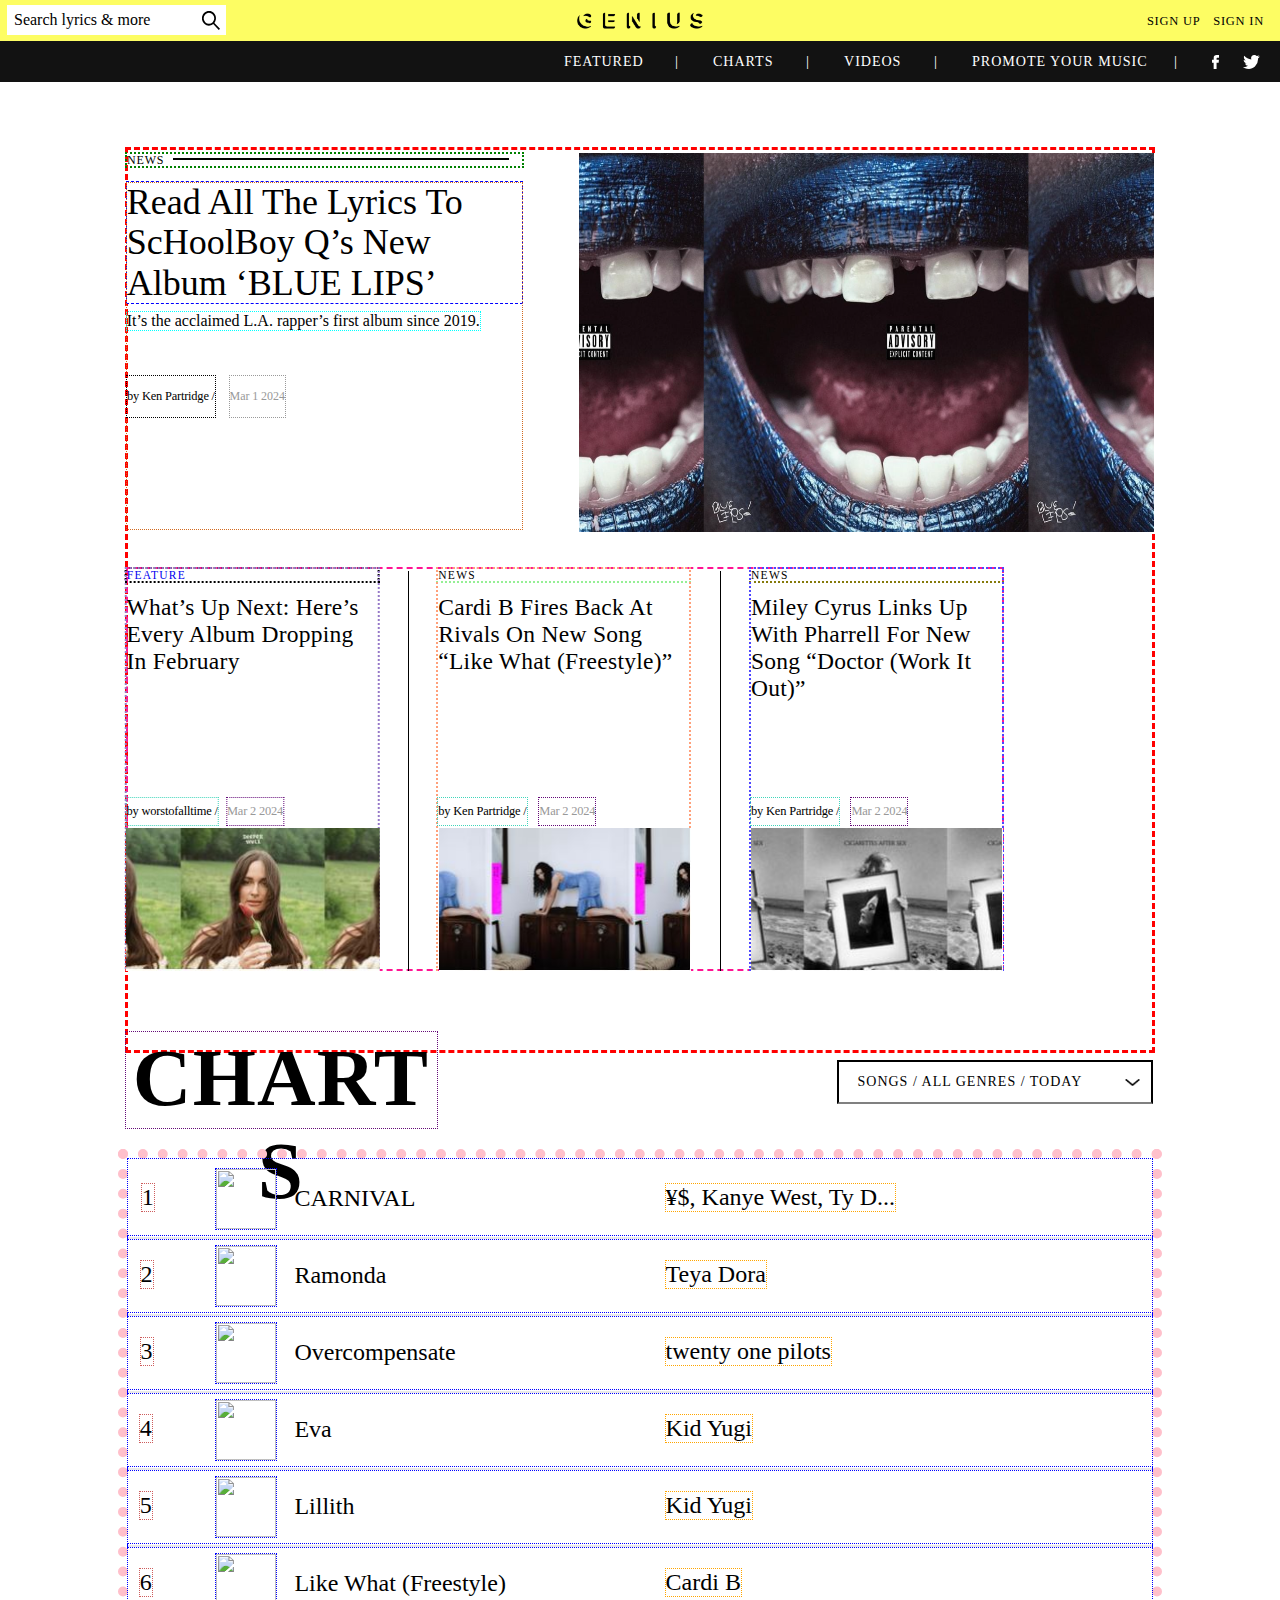
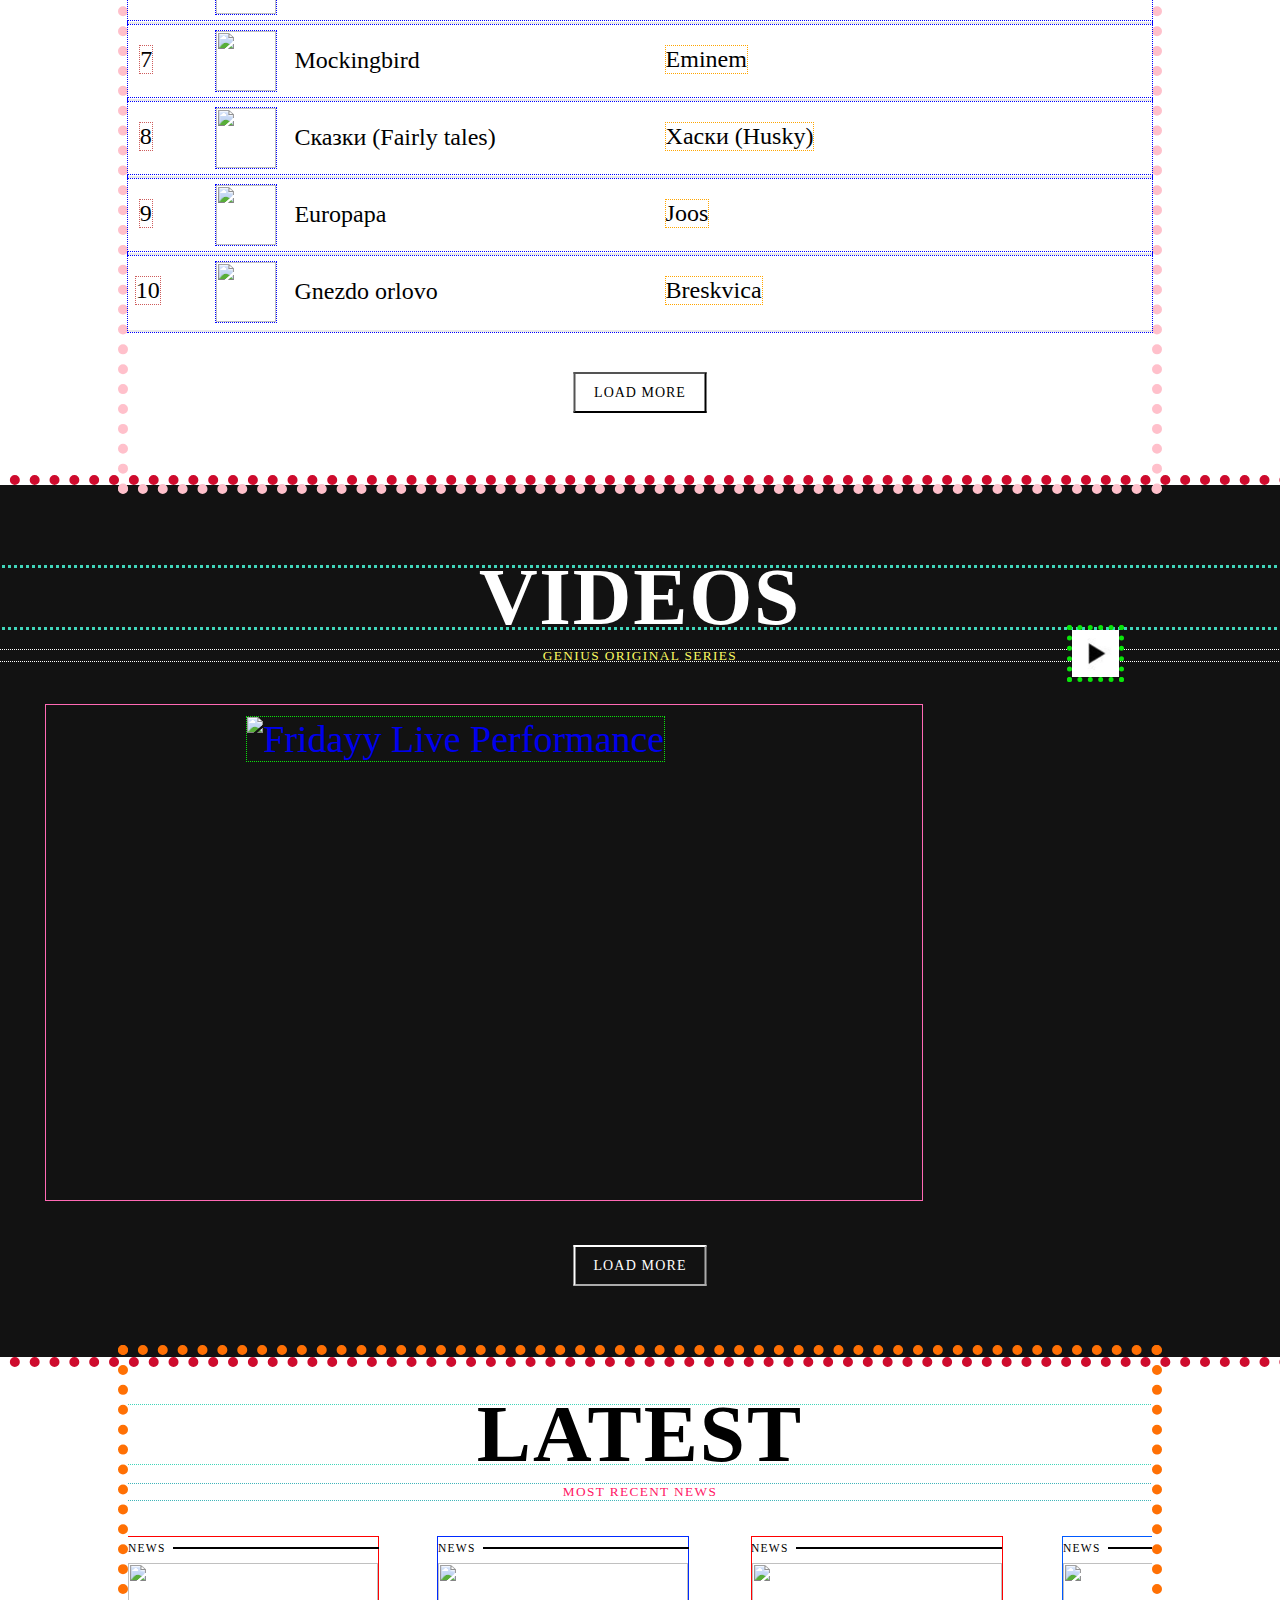
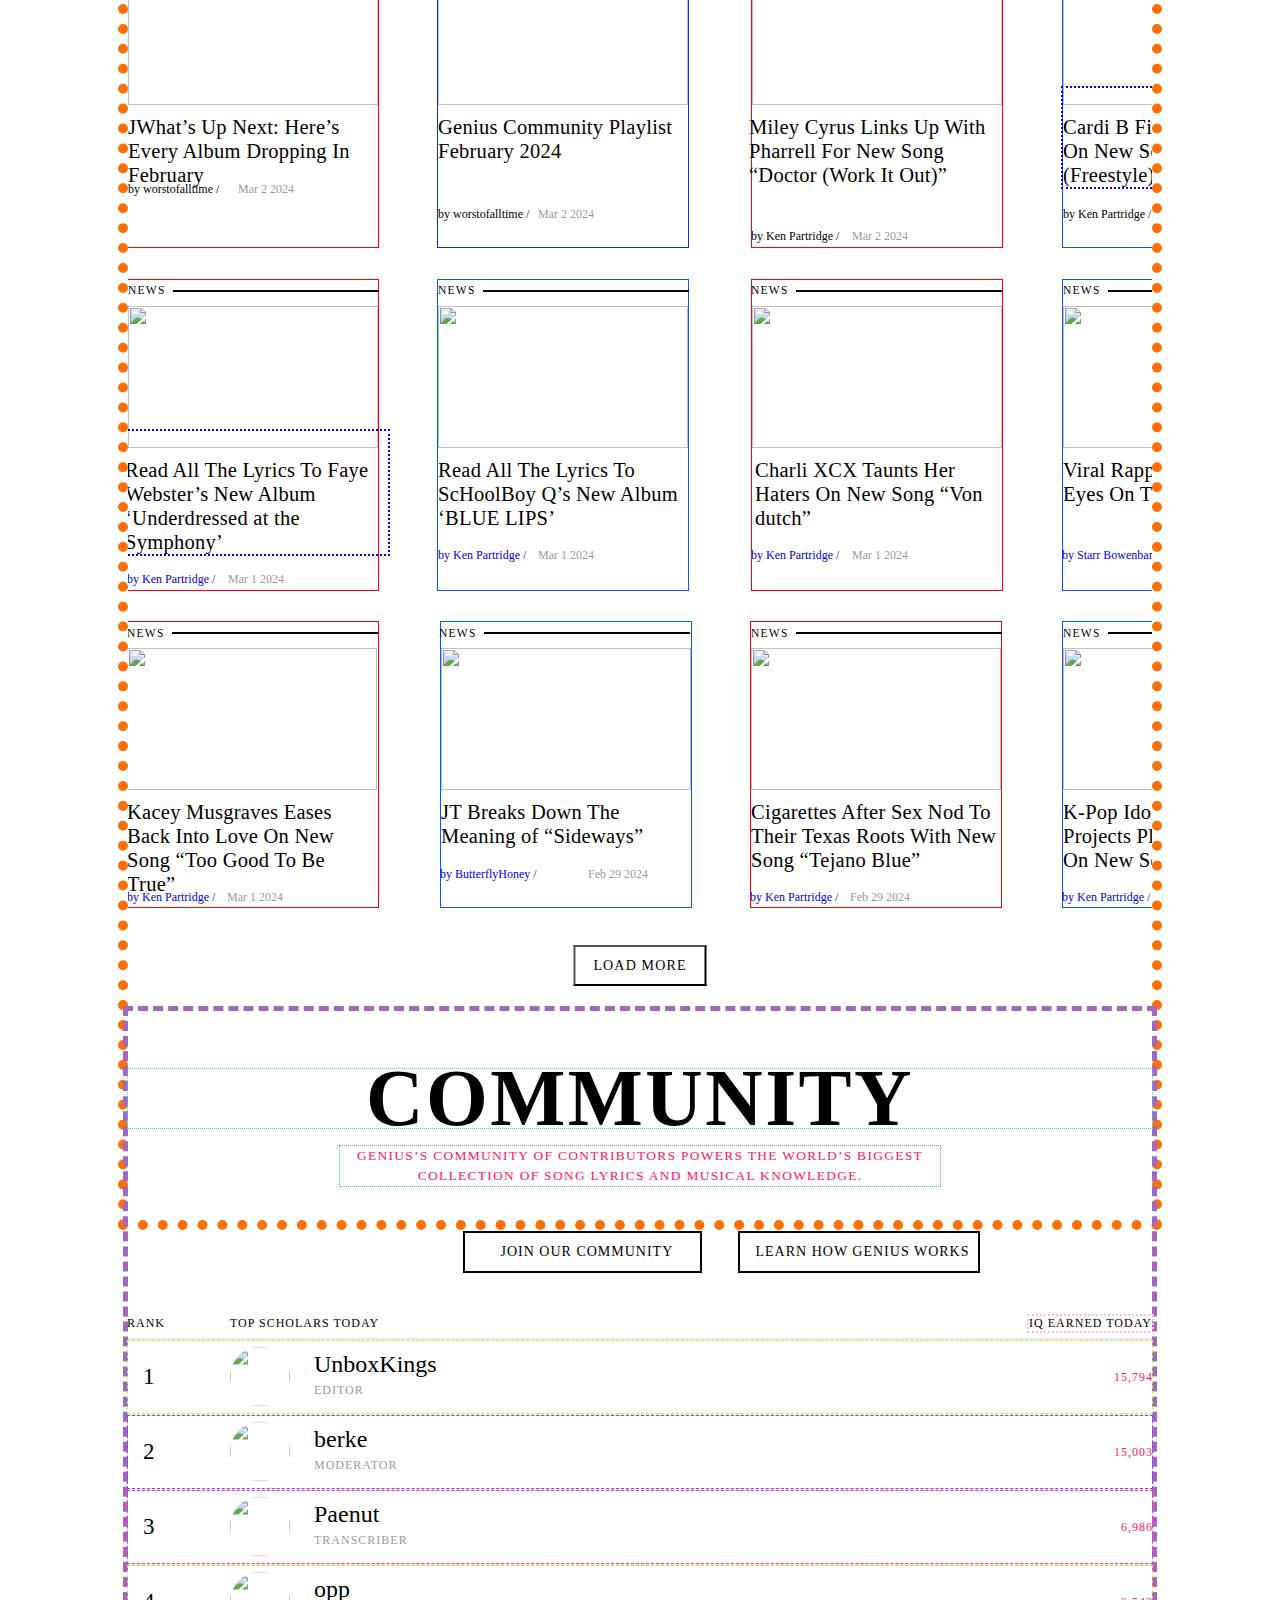
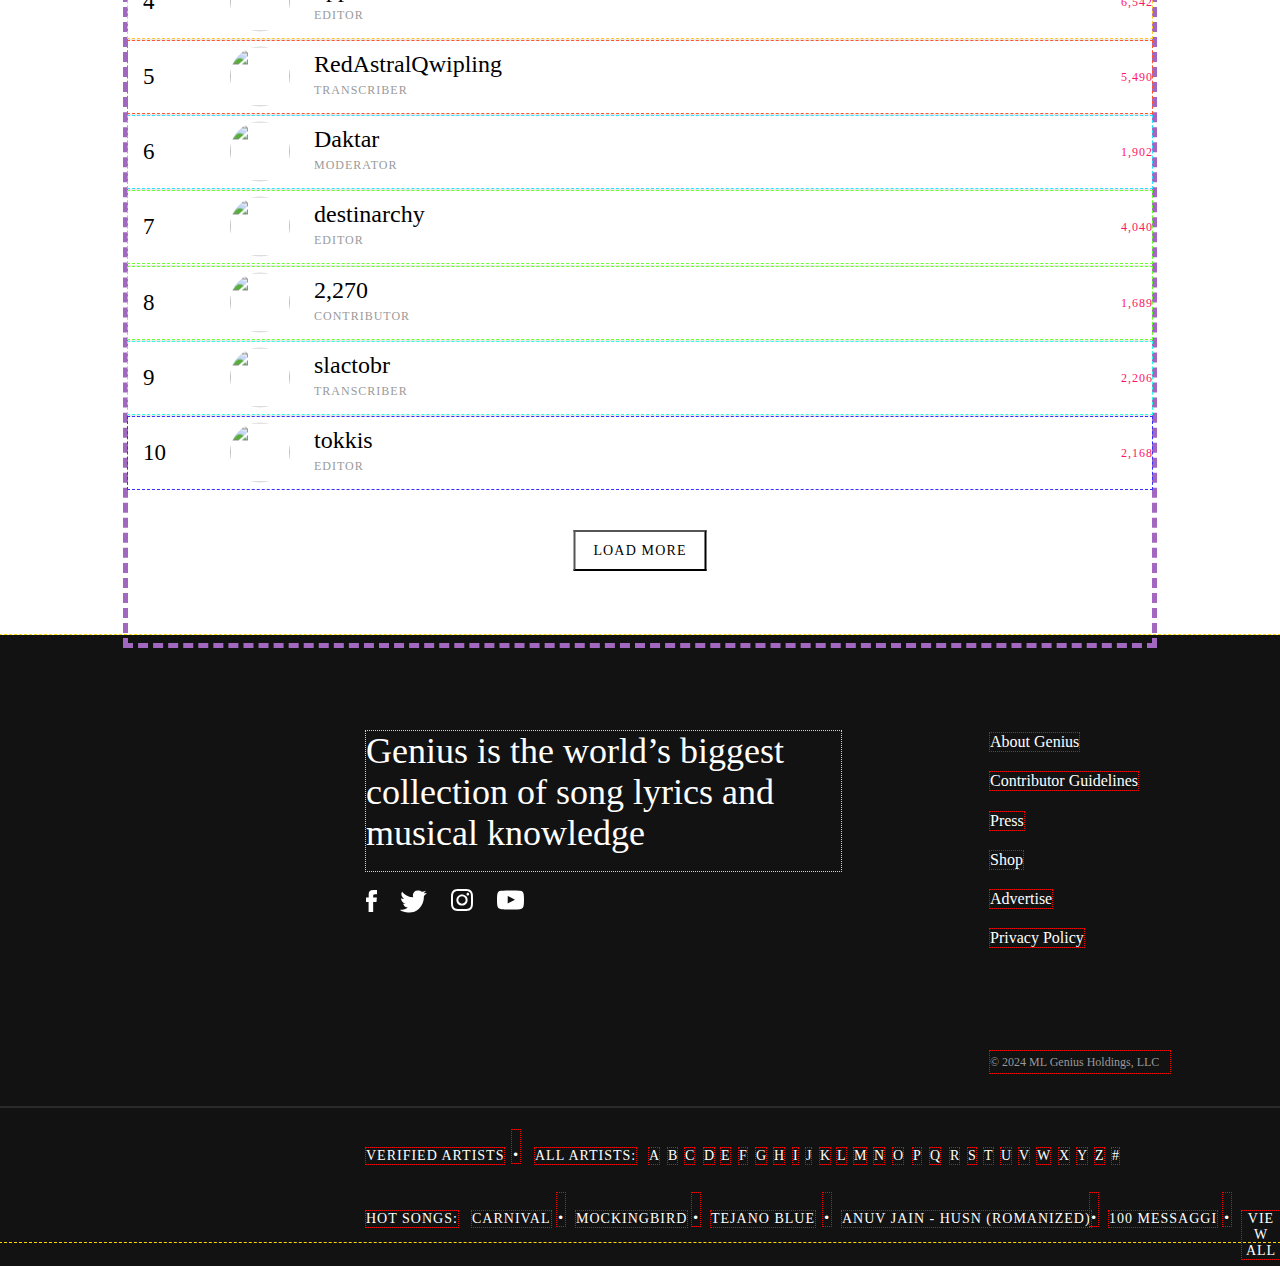
==== commit 7ea2077e: "- Getting up-to-date on Mon 4 2024" ====
--- a/index.html
+++ b/index.html
@@ -75,16 +75,16 @@
 
   <div id="textContainerOne">
 
-    <a id="headingOne" href="https://genius.com/a/4batz-interview-2024">Viral Rapper 4batz Has His Eyes On The Prize
-      <p id="paragraphOne">With just two songs, the Dallas native has positioned himself for big things.</p>
+    <a id="headingOne" href="https://genius.com/a/4batz-interview-2024">Read All The Lyrics To ScHoolBoy Q’s New Album ‘BLUE LIPS’
+      <p id="paragraphOne">It’s the acclaimed L.A. rapper’s first album since 2019.</p>
       <div id="hyperlinkHoverArea"></div>
-      <p id="mainImageName">by Starr Bowenbank&nbsp;/ </p>
+      <p id="mainImageName">by Ken Partridge&nbsp;/ </p>
       <p id="mainImageDate">Mar 1 2024</p>
     </a>
 
     </div>
     <a>
-      <img id="imageID1" src="https://images.genius.com/f3d313d83a8f4cf3cdb73a7fa67f211c.1920x1080x1.png" alt="heroShotImage" onclick="redirectToMainNewsArticle()">
+      <img id="imageID1" src="mondayImageHead.png" alt="heroShotImage" onclick="redirectToMainNewsArticle()">
     </a>
 
 
@@ -95,11 +95,11 @@
     <div id="blackVerticalBarTwo"></div>
 
       <a id="newsMiniStoryOneAnchor" href="https://genius.com/a/k-pop-idol-taeyong-projects-playful-confidence-on-new-song-tap">
-        <div id="newsLineMiniOne">NEWS</div>
-        <div id="newsMiniStoryOne">Kacey Musgraves Eases Back Into Love On New Song “Too Good To Be True”
+        <div id="newsLineMiniOne">FEATURE</div>
+        <div id="newsMiniStoryOne">What’s Up Next: Here’s Every Album Dropping In February
         <img src="mainStoryOne.JPG" id="miniStoryImageOne" alt="miniStoryImageOne?">
-        <p id="miniStoryOneAuthor">by Ken Partridge&nbsp;/</p>
-        <p id="miniStoryOneDate">Mar 1 2024</p>
+        <p id="miniStoryOneAuthor">by worstofalltime&nbsp;/</p>
+        <p id="miniStoryOneDate">Mar 2 2024</p>
         </div>
       </a>
 
@@ -107,20 +107,20 @@
 
   <div id="newsLineMiniTwo">NEWS</div>
     <a id="newsMiniStoryTwoAnchor" href="https://genius.com/a/lil-durk-takes-stock-of-the-past-on-new-song-old-days">    <!-- Wrap everything you want to  -->
-      <div id="newsMiniStoryTwo">Charli XCX Taunts Her Haters On New Song “Von dutch”
+      <div id="newsMiniStoryTwo">Cardi B Fires Back At Rivals On New Song “Like What (Freestyle)”
       <img src="mainStoryTwo.JPG" id="miniStoryImageTwo" alt="miniStoryImageTwo">
       <p id="miniStoryTwoAuthor">by Ken Partridge&nbsp;/</p>
-      <p id="miniStoryTwoDate">Mar 1 2024</p>
+      <p id="miniStoryTwoDate">Mar 2 2024</p>
       </div>
     </a>
 
 
   <div id="newsLineMiniThree">NEWS</div>
     <a id="newsMiniStoryThreeAnchor" href="https://genius.com/a/sza-dreams-of-a-happier-planet-on-new-song-saturn">
-      <div id="newsMiniStoryThree">Cigarettes After Sex Nod To Their Texas Roots With New Song “Tejano Blue”
+      <div id="newsMiniStoryThree">Miley Cyrus Links Up With Pharrell For New Song “Doctor (Work It Out)”
       <img src="mainStoryThree.JPG" id="miniStoryImageThree" alt="miniStoryImageThree">
       <p id="miniStoryThreeAuthor">by Ken Partridge /</p>
-      <p id="miniStoryThreeDate">Feb 29 2024</p>
+      <p id="miniStoryThreeDate">Mar 2 2024</p>
       </div>
     </a>
 
@@ -387,10 +387,10 @@
         <svg id="verifiedImg" viewBox="0 0 500 80">
           <path d="M60.133 0h16.91L46.795 79.78h-16.79L0 0h17.147l16.91 48.82c1.308 4.168 3.69 10.718 4.643 14.647h.237c.953-3.81 3.216-10.36 4.764-14.646L60.135 0zm82.163 0v13.812H101.69V30.84h37.867v13.813H101.69v21.315h41.2V79.78H85.855V0h56.442zm29.77 79.78h-15.838V0h31.198c18.933 0 27.03 12.86 27.03 25.72 0 12.384-6.906 21.553-18.337 24.292l23.336 28.577v1.19h-17.504l-29.888-36.914V79.78zm0-56.68l14.407 15.838c7.026-.596 12.146-5.478 12.146-13.218 0-6.668-4.17-11.907-13.338-11.907h-13.218V23.1zm57.514 56.68V0h15.837v79.78H229.58zM317.22 0v13.812H278.4V30.96h35.96v13.693H278.4V79.78h-15.836V0h54.655zm12.145 79.78V0h15.837v79.78h-15.837zM418.79 0v13.812h-40.605V30.84h37.867v13.813h-37.867v21.315h41.2V79.78H362.35V0h56.44zm39.296 0C488.57 0 500 19.17 500 40.128c0 25.602-14.646 39.653-41.795 39.653h-25.482V0h25.363zm-9.884 13.813v52.155h10.48c16.312 0 25.48-6.788 25.48-25.84 0-18.576-9.882-26.315-25.48-26.315H448.2z"/>
         </svg>
-        <div id="originalSeriesNewsHeadline">JT Breaks Down The Meaning of “Sideways”</div>
+        <div id="originalSeriesNewsHeadline">UMI Breaks Down The Meaning Behind “Wherever u r"</div>
         <div id="originalSeriesNewsDescription">Learn about the song’s lyrics on the latest episode of ‘Verified.’</div>
         <div id="originalSeriesReporter">by ButterflyHoney /</div>
-        <div id="originalSeriesDate"> Feb 29 2024</div>
+        <div id="originalSeriesDate"> Mar 2 2024</div>
       </div>
     </a>
 
@@ -416,9 +416,9 @@
       <div id="newsOne">NEWS</div>
       <div id="blackBarLatestNewsOne"></div>
       <img src="https://images.genius.com/014f792796c0039f2901edb148b99f4d.1920x1080x1.jpg" id="latestStoreOne">
-      <div id="latestNewsHeadlineOne">JT Breaks Down The Meaning of “Sideways”</div>
-      <div id="latestNewsAuthorOne">by ButterflyHoney / </div>
-      <div id="latestNewsDateOne">Feb 29 2024</div>
+      <div id="latestNewsHeadlineOne">JWhat’s Up Next: Here’s Every Album Dropping In February</div>
+      <div id="latestNewsAuthorOne">by worstofalltime / </div>
+      <div id="latestNewsDateOne">Mar 2 2024</div>
 
 
     </div>
@@ -431,9 +431,9 @@
         <div id="newsTwo">NEWS</div>
         <div id="blackBarLatestNewsTwo"></div>
         <img src="https://images.genius.com/8783ac1122b9561853047a64de862a90.800x800x1.jpg" id="latestStoreTwo">
-        <div id="latestNewsHeadlineTwo">Cigarettes After Sex Nod To Their Texas Roots With New Song “Tejano Blue”</div>
-        <div id="latestNewsAuthorTwo">by Ken Partridge / </div>
-        <div id="latestNewsDateTwo">Feb 29 2024</div>
+        <div id="latestNewsHeadlineTwo">Genius Community Playlist February 2024</div>
+        <div id="latestNewsAuthorTwo">by worstofalltime / </div>
+        <div id="latestNewsDateTwo">Mar 2 2024</div>
 
 
       </div>
@@ -446,9 +446,9 @@
       <div id="newsThree">NEWS</div>
       <div id="blackBarLatestNewsThree"></div>
       <img src="https://images.genius.com/9ac89cf24aa20ba6b1581992d4575718.1000x1000x1.jpg" id="latestStoreThree">
-      <div id="latestNewsHeadlineThree">K-Pop Idol TAEYONG Projects Playful Confidence On New Song “TAP”</div>
+      <div id="latestNewsHeadlineThree">Miley Cyrus Links Up With Pharrell For New Song “Doctor (Work It Out)”</div>
       <div id="latestNewsAuthorThree">by Ken Partridge / </div>
-      <div id="latestNewsDateThree">Feb 28 2024</div>
+      <div id="latestNewsDateThree">Mar 2 2024</div>
 
     </div>
     </a>
@@ -460,9 +460,9 @@
       <div id="newsFour">NEWS</div>
       <div id="blackBarLatestNewsFour"></div>
       <img src="https://images.genius.com/17156a55a05dac8eb20339d28d3c26d4.1000x1000x1.png" id="latestStoreFour">
-      <div id="latestNewsHeadlineFour">Lil Durk Takes Stock Of The Past On New Song “Old Days”</div>
+      <div id="latestNewsHeadlineFour">Cardi B Fires Back At Rivals On New Song “Like What (Freestyle)”</div>
       <div id="latestNewsAuthorFour">by Ken Partridge / </div>
-      <div id="latestNewsDateFour">Feb 27 2024</div>
+      <div id="latestNewsDateFour">Mar 2 2024</div>
 
     </div>
       </a>
@@ -474,9 +474,9 @@
       <div id="newsFive">NEWS</div>
       <div id="blackBarLatestNewsFive"></div>
       <img src="https://images.genius.com/e07c30fb3fe05f5732ed72142367a320.700x700x1.jpg" id="latestStoreFive">
-      <div id="latestNewsHeadlineFive">Read All The Lyrics To Erick The Architect’s New Album ‘I’ve Never Been Here Before’</div>
+      <div id="latestNewsHeadlineFive">Read All The Lyrics To Faye Webster’s New Album ‘Underdressed at the Symphony’</div>
       <div id="latestNewsAuthorFive">by Ken Partridge / </div>
-      <div id="latestNewsDateFive">Feb 24 2024</div>
+      <div id="latestNewsDateFive">Mar 1 2024</div>
 
 
     </div>
@@ -489,9 +489,9 @@
         <div id="newsSix">NEWS</div>
         <div id="blackBarLatestNewsSix"></div>
         <img src="https://images.genius.com/66b02ee2fb4e13a4a58e0263ba50d840.1000x1000x1.png" id="latestStoreSix">
-        <div id="latestNewsHeadlineSix">Central Cee Offers To Take You Home From The Club On New Song “I Will”</div>
+        <div id="latestNewsHeadlineSix">Read All The Lyrics To ScHoolBoy Q’s New Album ‘BLUE LIPS’</div>
         <div id="latestNewsAuthorSix">by Ken Partridge / </div>
-        <div id="latestNewsDateSix">Feb 24 2024</div>
+        <div id="latestNewsDateSix">Mar 1 2024</div>
 
 
       </div>
@@ -504,9 +504,9 @@
         <div id="newsSeven">NEWS</div>
         <div id="blackBarLatestNewsSeven"></div>
         <img src="https://images.genius.com/c14e7a4300f3c89229c22ca0c9dc5efc.1000x1000x1.png" id="latestStoreSeven">
-        <div id="latestNewsHeadlineSeven">Selena Gomez Is Ready For Action On New Song “Love On”</div>
+        <div id="latestNewsHeadlineSeven">Charli XCX Taunts Her Haters On New Song “Von dutch”</div>
         <div id="latestNewsAuthorSeven">by Ken Partridge / </div>
-        <div id="latestNewsDateSeven">Feb 24 2024</div>
+        <div id="latestNewsDateSeven">Mar 1 2024</div>
 
       </div>
     </a>
@@ -518,9 +518,9 @@
       <div id="newsEight">NEWS</div>
       <div id="blackBarLatestNewsEight"></div>
       <img src="https://images.genius.com/a94e7a2f91dcd165cb6fbb6077b6c862.1000x1000x1.png" id="latestStoreEight">
-      <div id="latestNewsHeadlineEight">Read All The Lyrics To Allie X’s New Album ‘Girl With No Face’</div>
-      <div id="latestNewsAuthorEight">by Ken Partridge / </div>
-      <div id="latestNewsDateEight">Feb 24 2024</div>
+      <div id="latestNewsHeadlineEight">Viral Rapper 4batz Has His Eyes On The Prize</div>
+      <div id="latestNewsAuthorEight">by Starr Bowenbank / </div>
+      <div id="latestNewsDateEight">Mar 1 2024</div>
 
 
     </div>
@@ -533,9 +533,9 @@
       <div id="newsNine">NEWS</div>
       <div id="blackBarLatestNewsNine"></div>
       <img src="https://images.genius.com/cdde0c68e0ae65fc0f529535e192ebee.1000x1000x1.png" id="latestStoreNine">
-      <div id="latestNewsHeadlineNine">SZA Dreams Of A Happier Planet On New Song “Saturn”</div>
+      <div id="latestNewsHeadlineNine">Kacey Musgraves Eases Back Into Love On New Song “Too Good To Be True”</div>
       <div id="latestNewsAuthorNine">by Ken Partridge / </div>
-      <div id="latestNewsDateNine">Feb 24 2024</div>
+      <div id="latestNewsDateNine">Mar 1 2024</div>
 
 
     </div>
@@ -550,9 +550,9 @@
         <div id="newsTen">NEWS</div>
         <div id="blackBarLatestNewsTen"></div>
         <img src="https://images.genius.com/859884c4ce9b273dfbd7bfa87661e37c.1920x1080x1.png" id="latestStoreTen">
-        <div id="latestNewsHeadlineTen">The Lyrical Legacy Of Historic Black Leaders</div>
-        <div id="latestNewsAuthorTen">by Jaelani Turner-Williams / </div>
-        <div id="latestNewsDateTen">Feb 23 2024</div>
+        <div id="latestNewsHeadlineTen">JT Breaks Down The Meaning of “Sideways”</div>
+        <div id="latestNewsAuthorTen">by ButterflyHoney / </div>
+        <div id="latestNewsDateTen">Feb 29 2024</div>
 
 
       </div>
@@ -565,9 +565,9 @@
         <div id="newsEleven">NEWS</div>
         <div id="blackBarLatestNewsEleven"></div>
         <img src="https://images.genius.com/60885a82c2d57e3e18a05049e1610d41.1000x1000x1.png" id="latestStoreEleven">
-        <div id="latestNewsHeadlineEleven">mgk Raps Candidly About Real-Life Traumas On New Song “dont let me go”</div>
+        <div id="latestNewsHeadlineEleven">Cigarettes After Sex Nod To Their Texas Roots With New Song “Tejano Blue”</div>
         <div id="latestNewsAuthorEleven">by Ken Partridge / </div>
-        <div id="latestNewsDateEleven">Feb 22 2024</div>
+        <div id="latestNewsDateEleven">Feb 29 2024</div>
 
 
       </div>
@@ -581,9 +581,9 @@
         <div id="newsTwelve">NEWS</div>
         <div id="blackBarLatestNewsTwelve"></div>
         <img src="https://images.genius.com/d71df9efc16f2189dde1510e453dc0f5.1000x1000x1.png" id="latestStoreTwelve">
-        <div id="latestNewsHeadlineTwelve">K-Pop Girl Group X:IN Honor Their Heroes On New Song “MY IDOL”</div>
+        <div id="latestNewsHeadlineTwelve">K-Pop Idol TAEYONG Projects Playful Confidence On New Song “TAP”</div>
         <div id="latestNewsAuthorTwelve">by Ken Partridge / </div>
-        <div id="latestNewsDateTwelve">Feb 21 2024</div>
+        <div id="latestNewsDateTwelve">Feb 28 2024</div>
 
 
       </div>
@@ -742,53 +742,54 @@
             <div id="communityRankOne">
               <div id="rankNumber1">1</div>
               <img src="https://images.genius.com/avatars/medium/e32f8b05d17eef340dd33135944f08b3" id="userImage1">
-              <div id="userName1">Rabe8i</div>
+              <div id="userName1">UnboxKings</div>
               <div id="userLevel1">EDITOR</div>
-              <div id="userPoints1">3,997</div>
+              <div id="userPoints1">15,794</div>
+              <!-- Add the img after EDITOR etc for each in a div here -->
             </div>
 
 
             <div id="communityRankTwo">
               <div id="rankNumber2">2</div>
               <img src="https://filepicker-images.genius.com/43got21ohev" id="userImage2">
-              <div id="userName2">UnboxKings</div>
-              <div id="userLevel2">EDITOR</div>
-              <div id="userPoints2">3,171</div>
+              <div id="userName2">berke</div>
+              <div id="userLevel2">MODERATOR</div>
+              <div id="userPoints2">15,003</div>
             </div>
 
 
             <div id="communityRankThree">
               <div id="rankNumber3">3</div>
               <img src="https://images.genius.com/avatars/medium/97c143dd24dbcd6292f9e83ef8316efe" id="userImage3">
-              <div id="userName3">Daktar</div>
-              <div id="userLevel3">MODERATOR</div>
-              <div id="userPoints3">2,301</div>
+              <div id="userName3">Paenut</div>
+              <div id="userLevel3">TRANSCRIBER</div>
+              <div id="userPoints3">6,986</div>
             </div>
 
 
             <div id="communityRankFour">
               <div id="rankNumber4">4</div>
               <img src="https://images.genius.com/avatars/medium/0d479a5cc3dc970ecdcede18b3818574" id="userImage4">
-              <div id="userName4">vllllllllllllll</div>
-              <div id="userLevel4">CONTRIBUTOR</div>
-              <div id="userPoints4">2,281</div>
+              <div id="userName4">opp</div>
+              <div id="userLevel4">EDITOR</div>
+              <div id="userPoints4">6,542</div>
             </div>
 
 
             <div id="communityRankFive">
               <div id="rankNumber5">5</div>
               <img src="https://images.genius.com/avatars/medium/bdd79742ba3069cdd6578141bd7d5664" id="userImage5">
-              <div id="userName5">polka</div>
-              <div id="userLevel5">MODERATOR</div>
-              <div id="userPoints5">2,245</div>
+              <div id="userName5">RedAstralQwipling</div>
+              <div id="userLevel5">TRANSCRIBER</div>
+              <div id="userPoints5">5,490</div>
             </div>
 
 
             <div id="communityRankSix">
               <div id="rankNumber6">6</div>
               <img src="https://images.genius.com/avatars/medium/9a6876d2b65b6a2207f7dc49603b4735" id="userImage6">
-              <div id="userName6">MelomanoAdicto</div>
-              <div id="userLevel6">CONTRIBUTOR</div>
+              <div id="userName6">Daktar</div>
+              <div id="userLevel6">MODERATOR</div>
               <div id="userPoints6">1,902</div>
             </div>
 
@@ -796,17 +797,17 @@
             <div id="communityRankSeven">
               <div id="rankNumber7">7</div>
               <img src="https://images.genius.com/avatars/medium/55740b32f967f4b724dda58b56147c39" id="userImage7">
-              <div id="userName7">RedAstralQwipling</div>
-              <div id="userLevel7">TRANSCRIBER</div>
-              <div id="userPoints7">1,802</div>
+              <div id="userName7">destinarchy</div>
+              <div id="userLevel7">EDITOR</div>
+              <div id="userPoints7">4,040</div>
             </div>
 
 
             <div id="communityRankEight">
               <div id="rankNumber8">8</div>
               <img src="https://images.genius.com/837849de0aff27899074a268354f6b6f.1000x1000x1.jpg" id="userImage8">
-              <div id="userName8">AlexanderJamesM</div>
-              <div id="userLevel8">EDITOR</div>
+              <div id="userName8">2,270</div>
+              <div id="userLevel8">CONTRIBUTOR</div>
               <div id="userPoints8">1,689</div>
             </div>
 
@@ -814,18 +815,18 @@
             <div id="communityRankNine">
               <div id="rankNumber9">9</div>
               <img src="https://images.genius.com/avatars/medium/d35c0a5d7f6cfb2a89882571ca0a7f9d" id="userImage9">
-              <div id="userName9">JMDToaster</div>
+              <div id="userName9">slactobr</div>
               <div id="userLevel9">TRANSCRIBER</div>
-              <div id="userPoints9">1,610</div>
+              <div id="userPoints9">2,206</div>
             </div>
 
 
             <div id="communityRankTen">
               <div id="rankNumber10">10</div>
               <img src="https://filepicker-images.genius.com/dtwn6i1wjh8" id="userImage10">
-              <div id="userName10">4bracadabra</div>
-              <div id="userLevel10">CONTRIBUTOR</div>
-              <div id="userPoints10">1,499</div>
+              <div id="userName10">tokkis</div>
+              <div id="userLevel10">EDITOR</div>
+              <div id="userPoints10">2,168</div>
             </div>
 
 
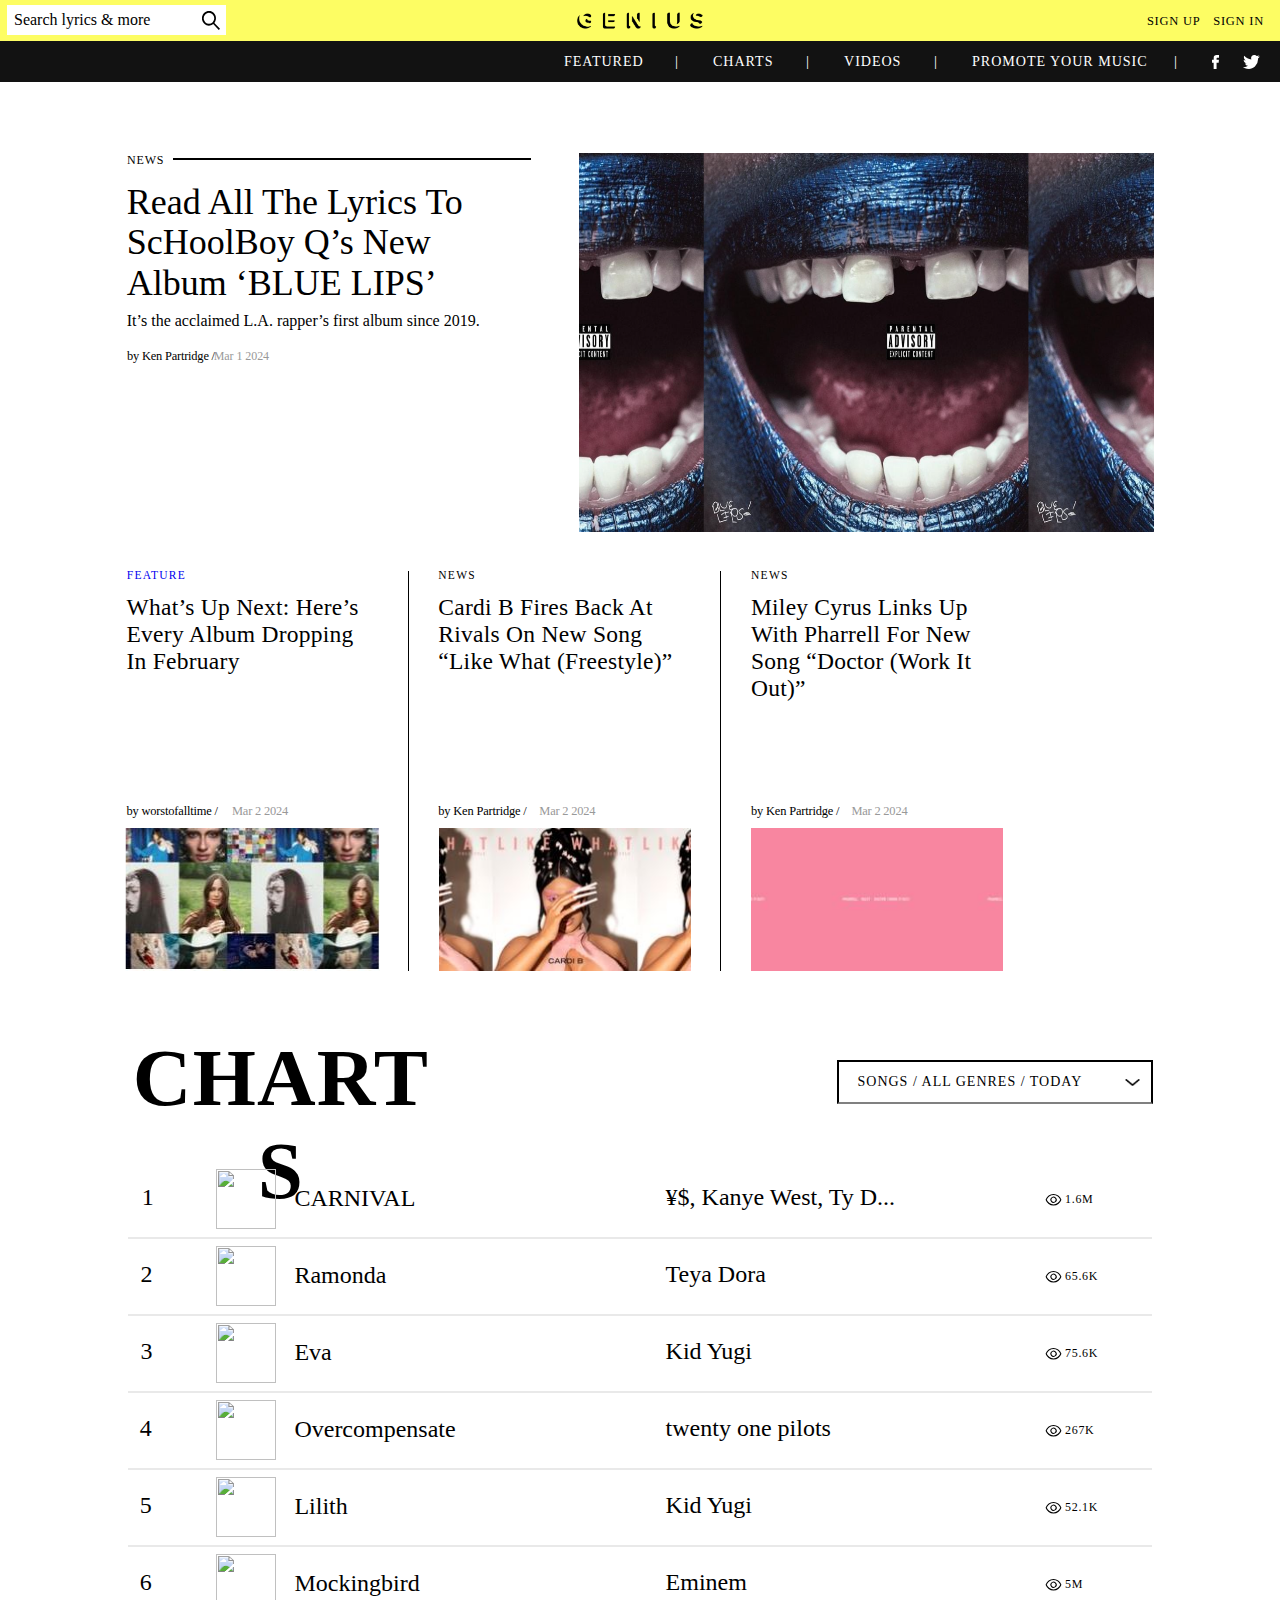
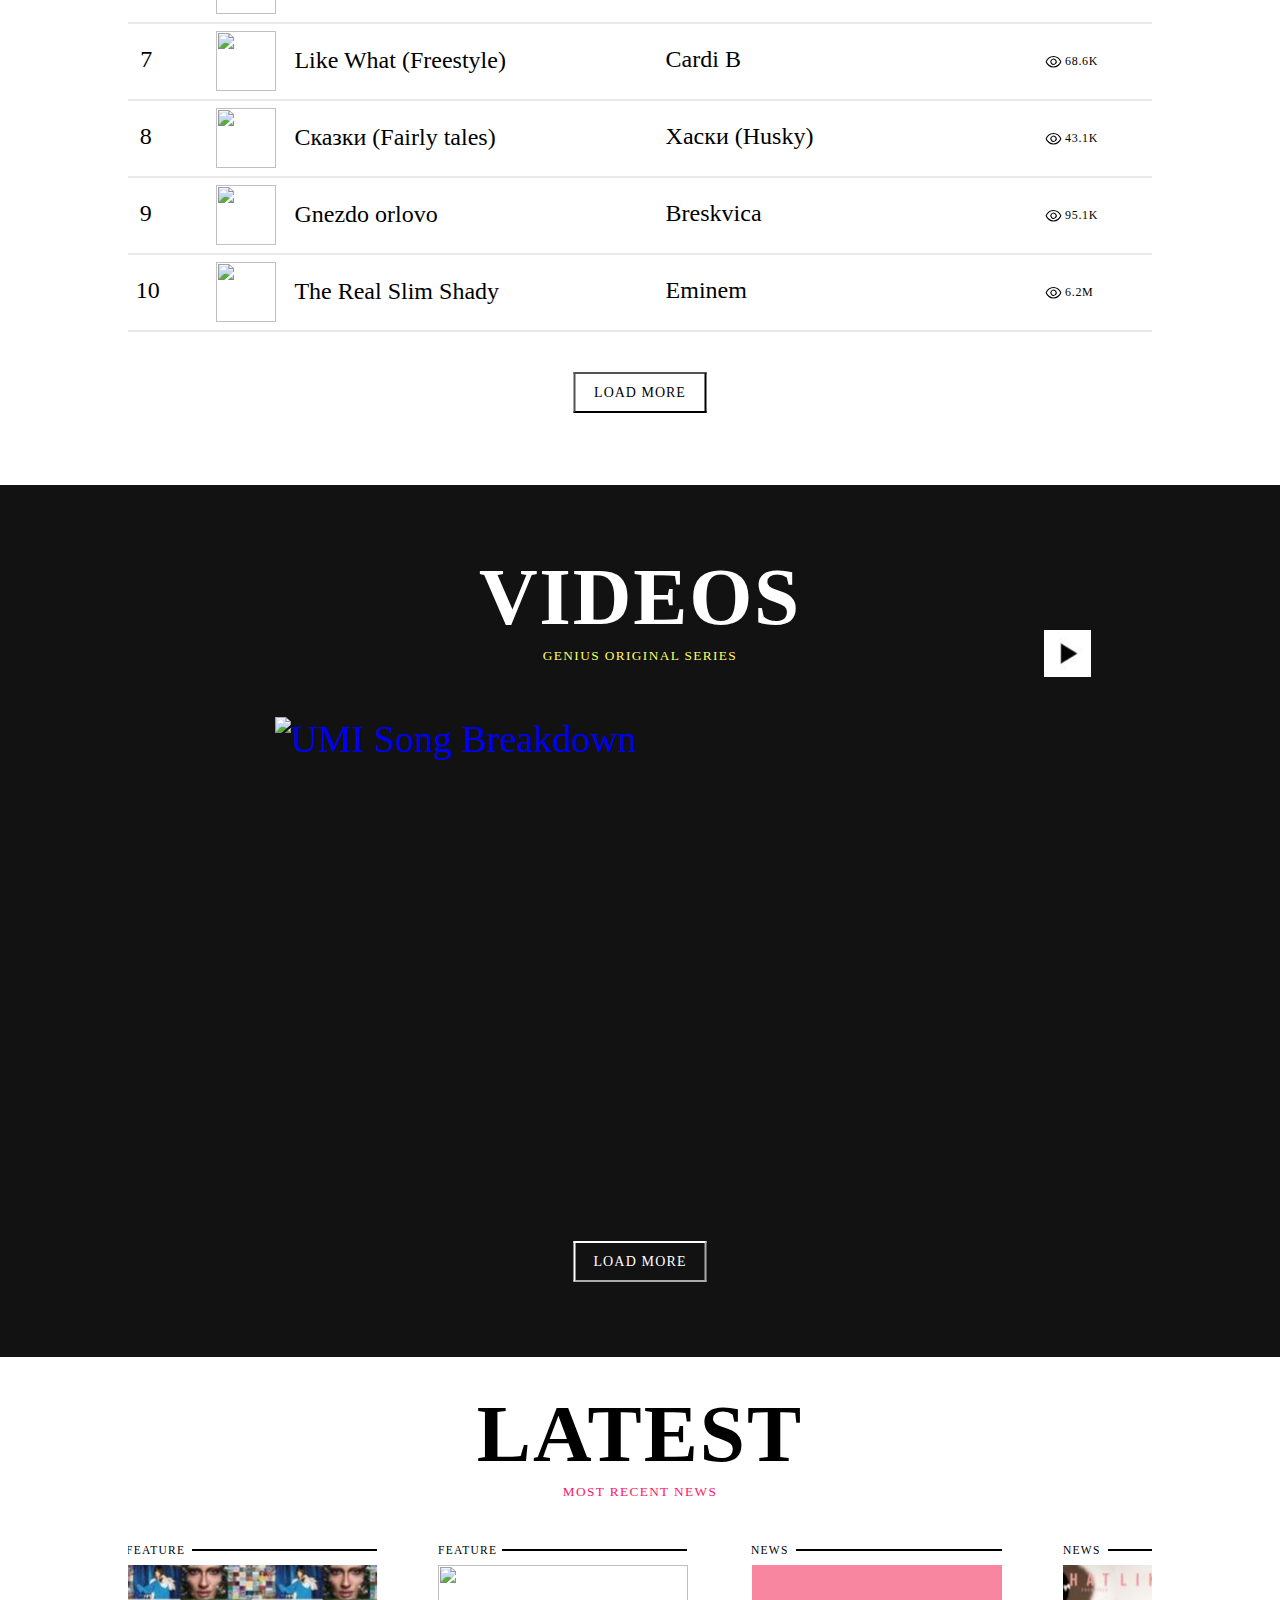
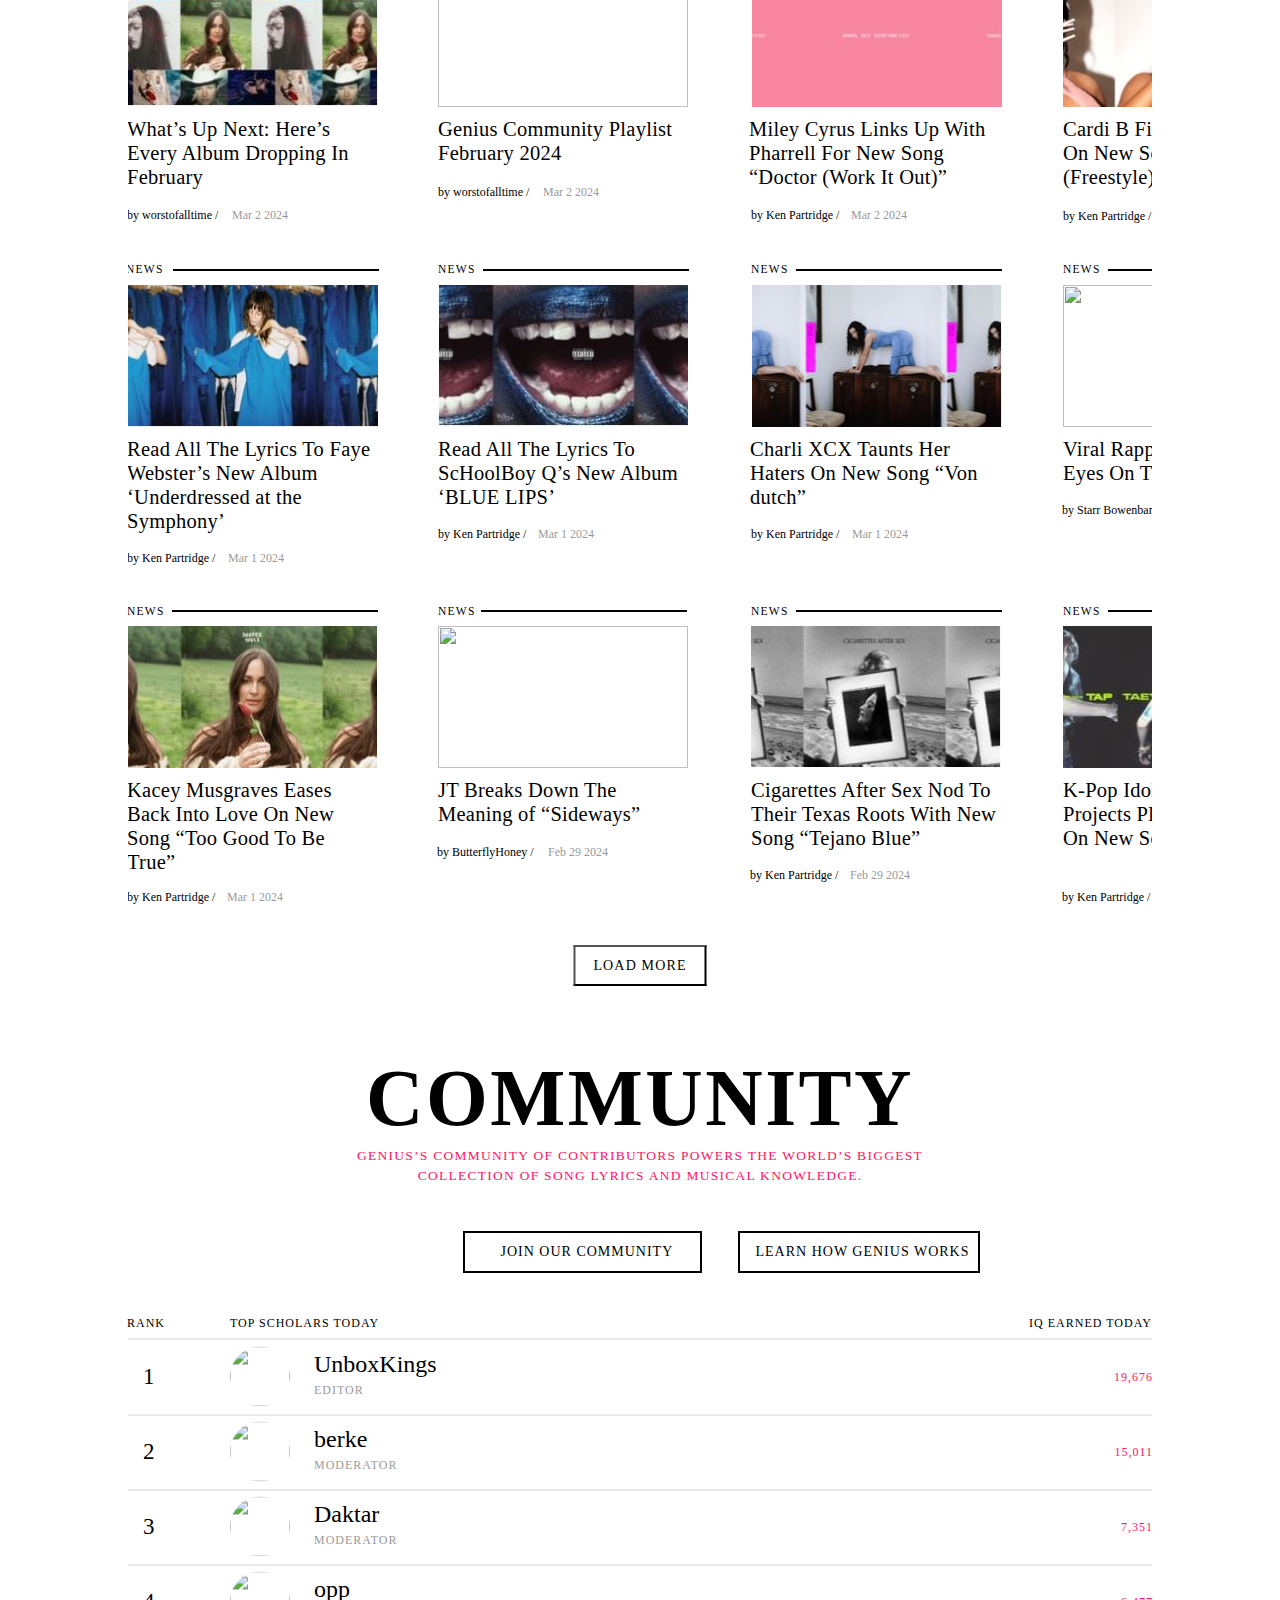
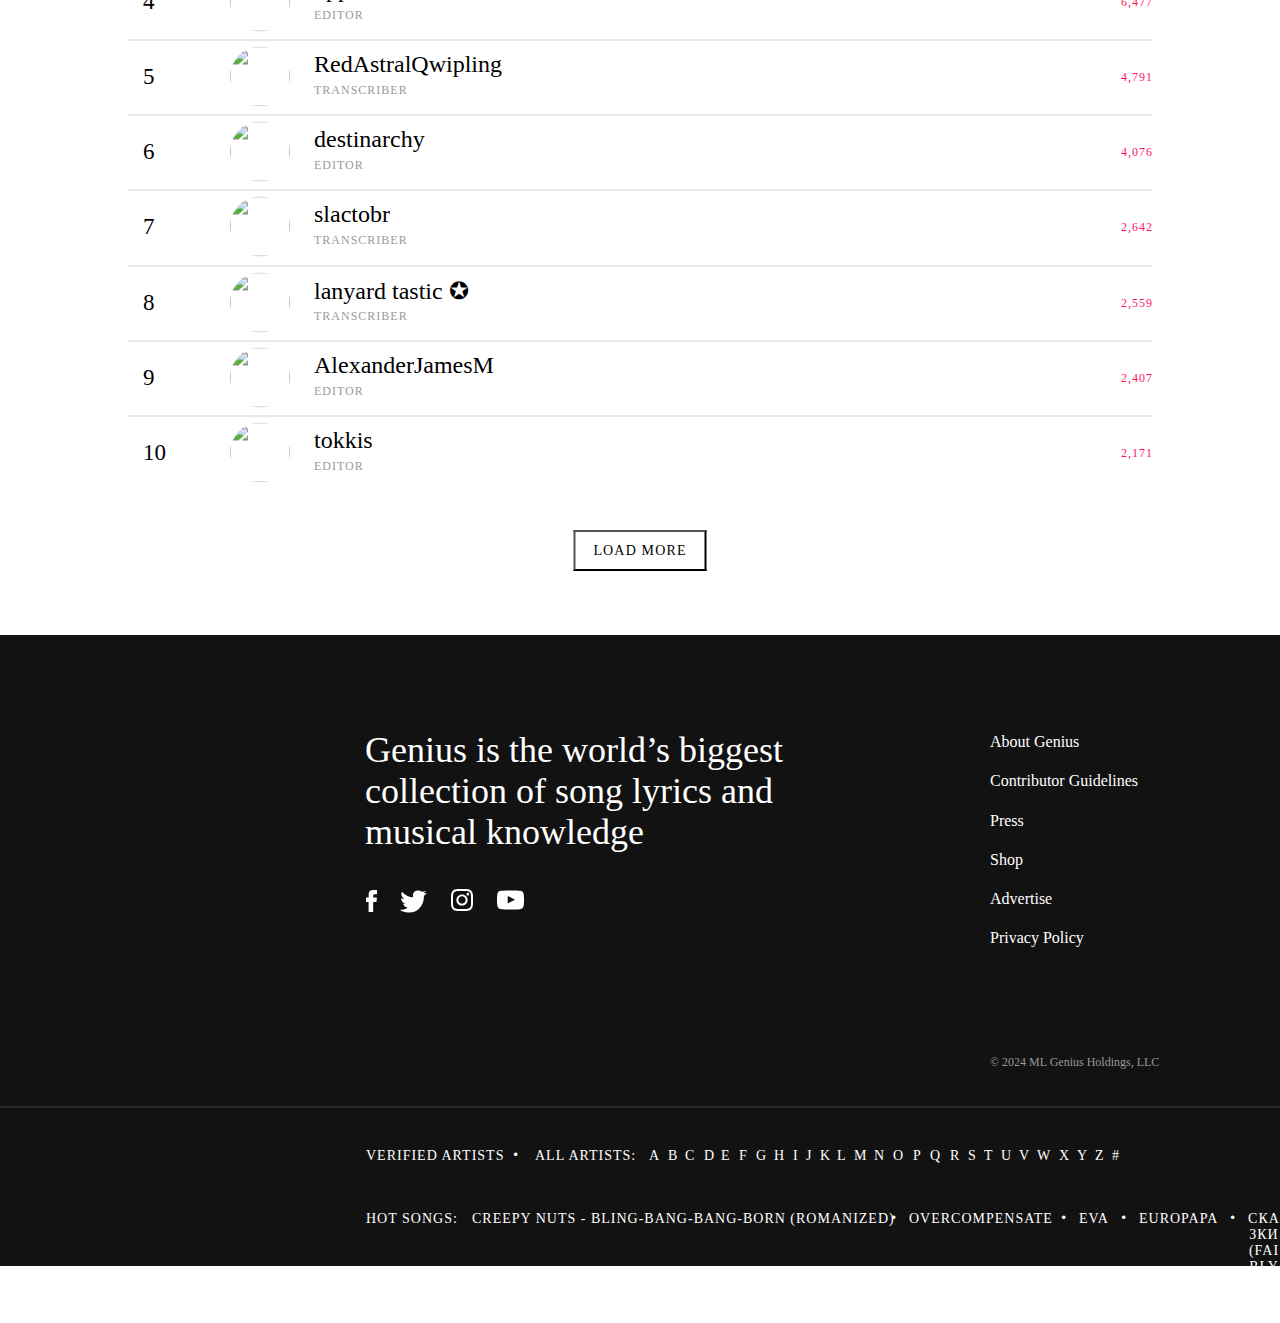
==== commit ab2b5f20: "- 1920x1080p finished, ready for display video" ====
--- a/index.html
+++ b/index.html
@@ -15,7 +15,7 @@
 <form id="magnifyOne">
     <input type="text" name="search" id="searchBar" placeholder=" Search lyrics & more"/>
     <button type="submit" id="searchButton" onclick="processSearch()">
-      <img src="magnifyingGlass.svg" alt="Search" id="magnifyTwo"/>
+      <img src="images/magnifyingGlass.svg" alt="Search" id="magnifyTwo"/>
     </button>
 </form>
 
@@ -61,7 +61,7 @@
 
 <div id="bottomBlackBarNavBarAnchor"></div>
 
-<img src="geniusLogo.png" onclick="redirectToHome()" alt="Genius Logo" id="geniusLogoImage">
+<img src="images/geniusLogo.png" onclick="redirectToHome()" alt="Genius Logo" id="geniusLogoImage">
 
 
 <div id="containerOneMain">
@@ -84,7 +84,7 @@
 
     </div>
     <a>
-      <img id="imageID1" src="mondayImageHead.png" alt="heroShotImage" onclick="redirectToMainNewsArticle()">
+      <img id="imageID1" src="images/mondayImageHead.png" alt="heroShotImage" onclick="redirectToMainNewsArticle()">
     </a>
 
 
@@ -97,7 +97,7 @@
       <a id="newsMiniStoryOneAnchor" href="https://genius.com/a/k-pop-idol-taeyong-projects-playful-confidence-on-new-song-tap">
         <div id="newsLineMiniOne">FEATURE</div>
         <div id="newsMiniStoryOne">What’s Up Next: Here’s Every Album Dropping In February
-        <img src="mainStoryOne.JPG" id="miniStoryImageOne" alt="miniStoryImageOne?">
+        <img src="images/featureOne.JPG" id="miniStoryImageOne" alt="miniStoryImageOne?">
         <p id="miniStoryOneAuthor">by worstofalltime&nbsp;/</p>
         <p id="miniStoryOneDate">Mar 2 2024</p>
         </div>
@@ -108,7 +108,7 @@
   <div id="newsLineMiniTwo">NEWS</div>
     <a id="newsMiniStoryTwoAnchor" href="https://genius.com/a/lil-durk-takes-stock-of-the-past-on-new-song-old-days">    <!-- Wrap everything you want to  -->
       <div id="newsMiniStoryTwo">Cardi B Fires Back At Rivals On New Song “Like What (Freestyle)”
-      <img src="mainStoryTwo.JPG" id="miniStoryImageTwo" alt="miniStoryImageTwo">
+      <img src="images/featureTwo.JPG" id="miniStoryImageTwo" alt="miniStoryImageTwo">
       <p id="miniStoryTwoAuthor">by Ken Partridge&nbsp;/</p>
       <p id="miniStoryTwoDate">Mar 2 2024</p>
       </div>
@@ -118,7 +118,7 @@
   <div id="newsLineMiniThree">NEWS</div>
     <a id="newsMiniStoryThreeAnchor" href="https://genius.com/a/sza-dreams-of-a-happier-planet-on-new-song-saturn">
       <div id="newsMiniStoryThree">Miley Cyrus Links Up With Pharrell For New Song “Doctor (Work It Out)”
-      <img src="mainStoryThree.JPG" id="miniStoryImageThree" alt="miniStoryImageThree">
+      <img src="images/featureThree.JPG" id="miniStoryImageThree" alt="miniStoryImageThree">
       <p id="miniStoryThreeAuthor">by Ken Partridge /</p>
       <p id="miniStoryThreeDate">Mar 2 2024</p>
       </div>
@@ -137,28 +137,52 @@
 
 
 
-<div id="chartsPlacementOne"></div>
-<div id="chartsPlacementTwo"></div>
-<div id="chartsPlacementThree"></div>
-  <div id="chartsPlacementFour"></div>
-  <div id="chartsPlacementFive"></div>
-  <div id="chartsPlacementSix"></div>
-  <div id="chartsPlacementSeven"></div>
-  <div id="chartsPlacementEight"></div>
-  <div id="chartsPlacementNine"></div>
-  <div id="chartsPlacementTen"></div>
-
-
-  <div id="chartsPlacementEleven"></div>
-  <div id="chartsPlacementTwelve"></div>
-  <div id="chartsPlacementThirteen"></div>
-  <div id="chartsPlacementFourteen"></div>
-  <div id="chartsPlacementFifteen"></div>
-  <div id="chartsPlacementSixteen"></div>
-  <div id="chartsPlacementSeventeen"></div>
-  <div id="chartsPlacementEighteen"></div>
-  <div id="chartsPlacementNineteen"></div>
-  <div id="chartsPlacementTwenty"></div>
+<div id="chartsPlacementOne">
+  <svg id="eyeViewCount" fill="currentColor" viewBox="0 0 26 18"><path fill-rule="evenodd" d="M20.418 2.53a13.655 13.655 0 0 1 4.806 6.192.818.818 0 0 1 0 .556A13.655 13.655 0 0 1 13 18 13.655 13.655 0 0 1 .776 9.278a.818.818 0 0 1 0-.556A13.655 13.655 0 0 1 13 0c2.667.1 5.246.98 7.418 2.53ZM2.421 9C4.08 13.148 8.664 16.364 13 16.364S21.918 13.148 23.58 9C21.917 4.852 17.335 1.636 13 1.636S4.082 4.852 2.42 9Zm7.852-4.082a4.91 4.91 0 1 1 5.454 8.164 4.91 4.91 0 0 1-5.454-8.164Zm.909 6.803a3.272 3.272 0 1 0 3.636-5.442 3.272 3.272 0 0 0-3.636 5.442Z" clip-rule="evenodd"></path></svg>
+  <span class="viewCount">1.6M</span>
+</div>
+<div id="chartsPlacementTwo">
+  <svg id="eyeViewCount" fill="currentColor" viewBox="0 0 26 18"><path fill-rule="evenodd" d="M20.418 2.53a13.655 13.655 0 0 1 4.806 6.192.818.818 0 0 1 0 .556A13.655 13.655 0 0 1 13 18 13.655 13.655 0 0 1 .776 9.278a.818.818 0 0 1 0-.556A13.655 13.655 0 0 1 13 0c2.667.1 5.246.98 7.418 2.53ZM2.421 9C4.08 13.148 8.664 16.364 13 16.364S21.918 13.148 23.58 9C21.917 4.852 17.335 1.636 13 1.636S4.082 4.852 2.42 9Zm7.852-4.082a4.91 4.91 0 1 1 5.454 8.164 4.91 4.91 0 0 1-5.454-8.164Zm.909 6.803a3.272 3.272 0 1 0 3.636-5.442 3.272 3.272 0 0 0-3.636 5.442Z" clip-rule="evenodd"></path></svg>
+  <span class="viewCount">65.6K</span>
+</div>
+<div id="chartsPlacementThree">  <svg id="eyeViewCount" fill="currentColor" viewBox="0 0 26 18"><path fill-rule="evenodd" d="M20.418 2.53a13.655 13.655 0 0 1 4.806 6.192.818.818 0 0 1 0 .556A13.655 13.655 0 0 1 13 18 13.655 13.655 0 0 1 .776 9.278a.818.818 0 0 1 0-.556A13.655 13.655 0 0 1 13 0c2.667.1 5.246.98 7.418 2.53ZM2.421 9C4.08 13.148 8.664 16.364 13 16.364S21.918 13.148 23.58 9C21.917 4.852 17.335 1.636 13 1.636S4.082 4.852 2.42 9Zm7.852-4.082a4.91 4.91 0 1 1 5.454 8.164 4.91 4.91 0 0 1-5.454-8.164Zm.909 6.803a3.272 3.272 0 1 0 3.636-5.442 3.272 3.272 0 0 0-3.636 5.442Z" clip-rule="evenodd"></path></svg>
+  <span class="viewCount">75.6K</span></div>
+  <div id="chartsPlacementFour">  <svg id="eyeViewCount" fill="currentColor" viewBox="0 0 26 18"><path fill-rule="evenodd" d="M20.418 2.53a13.655 13.655 0 0 1 4.806 6.192.818.818 0 0 1 0 .556A13.655 13.655 0 0 1 13 18 13.655 13.655 0 0 1 .776 9.278a.818.818 0 0 1 0-.556A13.655 13.655 0 0 1 13 0c2.667.1 5.246.98 7.418 2.53ZM2.421 9C4.08 13.148 8.664 16.364 13 16.364S21.918 13.148 23.58 9C21.917 4.852 17.335 1.636 13 1.636S4.082 4.852 2.42 9Zm7.852-4.082a4.91 4.91 0 1 1 5.454 8.164 4.91 4.91 0 0 1-5.454-8.164Zm.909 6.803a3.272 3.272 0 1 0 3.636-5.442 3.272 3.272 0 0 0-3.636 5.442Z" clip-rule="evenodd"></path></svg>
+    <span class="viewCount">267K</span></div>
+  <div id="chartsPlacementFive">  <svg id="eyeViewCount" fill="currentColor" viewBox="0 0 26 18"><path fill-rule="evenodd" d="M20.418 2.53a13.655 13.655 0 0 1 4.806 6.192.818.818 0 0 1 0 .556A13.655 13.655 0 0 1 13 18 13.655 13.655 0 0 1 .776 9.278a.818.818 0 0 1 0-.556A13.655 13.655 0 0 1 13 0c2.667.1 5.246.98 7.418 2.53ZM2.421 9C4.08 13.148 8.664 16.364 13 16.364S21.918 13.148 23.58 9C21.917 4.852 17.335 1.636 13 1.636S4.082 4.852 2.42 9Zm7.852-4.082a4.91 4.91 0 1 1 5.454 8.164 4.91 4.91 0 0 1-5.454-8.164Zm.909 6.803a3.272 3.272 0 1 0 3.636-5.442 3.272 3.272 0 0 0-3.636 5.442Z" clip-rule="evenodd"></path></svg>
+    <span class="viewCount">52.1K</span></div>
+  <div id="chartsPlacementSix">  <svg id="eyeViewCount" fill="currentColor" viewBox="0 0 26 18"><path fill-rule="evenodd" d="M20.418 2.53a13.655 13.655 0 0 1 4.806 6.192.818.818 0 0 1 0 .556A13.655 13.655 0 0 1 13 18 13.655 13.655 0 0 1 .776 9.278a.818.818 0 0 1 0-.556A13.655 13.655 0 0 1 13 0c2.667.1 5.246.98 7.418 2.53ZM2.421 9C4.08 13.148 8.664 16.364 13 16.364S21.918 13.148 23.58 9C21.917 4.852 17.335 1.636 13 1.636S4.082 4.852 2.42 9Zm7.852-4.082a4.91 4.91 0 1 1 5.454 8.164 4.91 4.91 0 0 1-5.454-8.164Zm.909 6.803a3.272 3.272 0 1 0 3.636-5.442 3.272 3.272 0 0 0-3.636 5.442Z" clip-rule="evenodd"></path></svg>
+    <span class="viewCount">5M</span></div>
+  <div id="chartsPlacementSeven">  <svg id="eyeViewCount" fill="currentColor" viewBox="0 0 26 18"><path fill-rule="evenodd" d="M20.418 2.53a13.655 13.655 0 0 1 4.806 6.192.818.818 0 0 1 0 .556A13.655 13.655 0 0 1 13 18 13.655 13.655 0 0 1 .776 9.278a.818.818 0 0 1 0-.556A13.655 13.655 0 0 1 13 0c2.667.1 5.246.98 7.418 2.53ZM2.421 9C4.08 13.148 8.664 16.364 13 16.364S21.918 13.148 23.58 9C21.917 4.852 17.335 1.636 13 1.636S4.082 4.852 2.42 9Zm7.852-4.082a4.91 4.91 0 1 1 5.454 8.164 4.91 4.91 0 0 1-5.454-8.164Zm.909 6.803a3.272 3.272 0 1 0 3.636-5.442 3.272 3.272 0 0 0-3.636 5.442Z" clip-rule="evenodd"></path></svg>
+    <span class="viewCount">68.6K</span></div>
+  <div id="chartsPlacementEight">  <svg id="eyeViewCount" fill="currentColor" viewBox="0 0 26 18"><path fill-rule="evenodd" d="M20.418 2.53a13.655 13.655 0 0 1 4.806 6.192.818.818 0 0 1 0 .556A13.655 13.655 0 0 1 13 18 13.655 13.655 0 0 1 .776 9.278a.818.818 0 0 1 0-.556A13.655 13.655 0 0 1 13 0c2.667.1 5.246.98 7.418 2.53ZM2.421 9C4.08 13.148 8.664 16.364 13 16.364S21.918 13.148 23.58 9C21.917 4.852 17.335 1.636 13 1.636S4.082 4.852 2.42 9Zm7.852-4.082a4.91 4.91 0 1 1 5.454 8.164 4.91 4.91 0 0 1-5.454-8.164Zm.909 6.803a3.272 3.272 0 1 0 3.636-5.442 3.272 3.272 0 0 0-3.636 5.442Z" clip-rule="evenodd"></path></svg>
+    <span class="viewCount">43.1K</span></div>
+  <div id="chartsPlacementNine">  <svg id="eyeViewCount" fill="currentColor" viewBox="0 0 26 18"><path fill-rule="evenodd" d="M20.418 2.53a13.655 13.655 0 0 1 4.806 6.192.818.818 0 0 1 0 .556A13.655 13.655 0 0 1 13 18 13.655 13.655 0 0 1 .776 9.278a.818.818 0 0 1 0-.556A13.655 13.655 0 0 1 13 0c2.667.1 5.246.98 7.418 2.53ZM2.421 9C4.08 13.148 8.664 16.364 13 16.364S21.918 13.148 23.58 9C21.917 4.852 17.335 1.636 13 1.636S4.082 4.852 2.42 9Zm7.852-4.082a4.91 4.91 0 1 1 5.454 8.164 4.91 4.91 0 0 1-5.454-8.164Zm.909 6.803a3.272 3.272 0 1 0 3.636-5.442 3.272 3.272 0 0 0-3.636 5.442Z" clip-rule="evenodd"></path></svg>
+    <span class="viewCount">95.1K</span></div>
+  <div id="chartsPlacementTen">  <svg id="eyeViewCount" fill="currentColor" viewBox="0 0 26 18"><path fill-rule="evenodd" d="M20.418 2.53a13.655 13.655 0 0 1 4.806 6.192.818.818 0 0 1 0 .556A13.655 13.655 0 0 1 13 18 13.655 13.655 0 0 1 .776 9.278a.818.818 0 0 1 0-.556A13.655 13.655 0 0 1 13 0c2.667.1 5.246.98 7.418 2.53ZM2.421 9C4.08 13.148 8.664 16.364 13 16.364S21.918 13.148 23.58 9C21.917 4.852 17.335 1.636 13 1.636S4.082 4.852 2.42 9Zm7.852-4.082a4.91 4.91 0 1 1 5.454 8.164 4.91 4.91 0 0 1-5.454-8.164Zm.909 6.803a3.272 3.272 0 1 0 3.636-5.442 3.272 3.272 0 0 0-3.636 5.442Z" clip-rule="evenodd"></path></svg>
+    <span class="viewCount">6.2M</span></div>
+
+
+  <div id="chartsPlacementEleven">  <svg id="eyeViewCount" fill="currentColor" viewBox="0 0 26 18"><path fill-rule="evenodd" d="M20.418 2.53a13.655 13.655 0 0 1 4.806 6.192.818.818 0 0 1 0 .556A13.655 13.655 0 0 1 13 18 13.655 13.655 0 0 1 .776 9.278a.818.818 0 0 1 0-.556A13.655 13.655 0 0 1 13 0c2.667.1 5.246.98 7.418 2.53ZM2.421 9C4.08 13.148 8.664 16.364 13 16.364S21.918 13.148 23.58 9C21.917 4.852 17.335 1.636 13 1.636S4.082 4.852 2.42 9Zm7.852-4.082a4.91 4.91 0 1 1 5.454 8.164 4.91 4.91 0 0 1-5.454-8.164Zm.909 6.803a3.272 3.272 0 1 0 3.636-5.442 3.272 3.272 0 0 0-3.636 5.442Z" clip-rule="evenodd"></path></svg>
+    <span class="viewCount">6.2M</span></div>
+  <div id="chartsPlacementTwelve">  <svg id="eyeViewCount" fill="currentColor" viewBox="0 0 26 18"><path fill-rule="evenodd" d="M20.418 2.53a13.655 13.655 0 0 1 4.806 6.192.818.818 0 0 1 0 .556A13.655 13.655 0 0 1 13 18 13.655 13.655 0 0 1 .776 9.278a.818.818 0 0 1 0-.556A13.655 13.655 0 0 1 13 0c2.667.1 5.246.98 7.418 2.53ZM2.421 9C4.08 13.148 8.664 16.364 13 16.364S21.918 13.148 23.58 9C21.917 4.852 17.335 1.636 13 1.636S4.082 4.852 2.42 9Zm7.852-4.082a4.91 4.91 0 1 1 5.454 8.164 4.91 4.91 0 0 1-5.454-8.164Zm.909 6.803a3.272 3.272 0 1 0 3.636-5.442 3.272 3.272 0 0 0-3.636 5.442Z" clip-rule="evenodd"></path></svg>
+    <span class="viewCount">30.6K</span></div>
+  <div id="chartsPlacementThirteen">  <svg id="eyeViewCount" fill="currentColor" viewBox="0 0 26 18"><path fill-rule="evenodd" d="M20.418 2.53a13.655 13.655 0 0 1 4.806 6.192.818.818 0 0 1 0 .556A13.655 13.655 0 0 1 13 18 13.655 13.655 0 0 1 .776 9.278a.818.818 0 0 1 0-.556A13.655 13.655 0 0 1 13 0c2.667.1 5.246.98 7.418 2.53ZM2.421 9C4.08 13.148 8.664 16.364 13 16.364S21.918 13.148 23.58 9C21.917 4.852 17.335 1.636 13 1.636S4.082 4.852 2.42 9Zm7.852-4.082a4.91 4.91 0 1 1 5.454 8.164 4.91 4.91 0 0 1-5.454-8.164Zm.909 6.803a3.272 3.272 0 1 0 3.636-5.442 3.272 3.272 0 0 0-3.636 5.442Z" clip-rule="evenodd"></path></svg>
+    <span class="viewCount">32.8K</span></div>
+  <div id="chartsPlacementFourteen">  <svg id="eyeViewCount" fill="currentColor" viewBox="0 0 26 18"><path fill-rule="evenodd" d="M20.418 2.53a13.655 13.655 0 0 1 4.806 6.192.818.818 0 0 1 0 .556A13.655 13.655 0 0 1 13 18 13.655 13.655 0 0 1 .776 9.278a.818.818 0 0 1 0-.556A13.655 13.655 0 0 1 13 0c2.667.1 5.246.98 7.418 2.53ZM2.421 9C4.08 13.148 8.664 16.364 13 16.364S21.918 13.148 23.58 9C21.917 4.852 17.335 1.636 13 1.636S4.082 4.852 2.42 9Zm7.852-4.082a4.91 4.91 0 1 1 5.454 8.164 4.91 4.91 0 0 1-5.454-8.164Zm.909 6.803a3.272 3.272 0 1 0 3.636-5.442 3.272 3.272 0 0 0-3.636 5.442Z" clip-rule="evenodd"></path></svg>
+    <span class="viewCount">44.3K</span></div>
+  <div id="chartsPlacementFifteen">  <svg id="eyeViewCount" fill="currentColor" viewBox="0 0 26 18"><path fill-rule="evenodd" d="M20.418 2.53a13.655 13.655 0 0 1 4.806 6.192.818.818 0 0 1 0 .556A13.655 13.655 0 0 1 13 18 13.655 13.655 0 0 1 .776 9.278a.818.818 0 0 1 0-.556A13.655 13.655 0 0 1 13 0c2.667.1 5.246.98 7.418 2.53ZM2.421 9C4.08 13.148 8.664 16.364 13 16.364S21.918 13.148 23.58 9C21.917 4.852 17.335 1.636 13 1.636S4.082 4.852 2.42 9Zm7.852-4.082a4.91 4.91 0 1 1 5.454 8.164 4.91 4.91 0 0 1-5.454-8.164Zm.909 6.803a3.272 3.272 0 1 0 3.636-5.442 3.272 3.272 0 0 0-3.636 5.442Z" clip-rule="evenodd"></path></svg>
+    <span class="viewCount">10.5M</span></div>
+  <div id="chartsPlacementSixteen">  <svg id="eyeViewCount" fill="currentColor" viewBox="0 0 26 18"><path fill-rule="evenodd" d="M20.418 2.53a13.655 13.655 0 0 1 4.806 6.192.818.818 0 0 1 0 .556A13.655 13.655 0 0 1 13 18 13.655 13.655 0 0 1 .776 9.278a.818.818 0 0 1 0-.556A13.655 13.655 0 0 1 13 0c2.667.1 5.246.98 7.418 2.53ZM2.421 9C4.08 13.148 8.664 16.364 13 16.364S21.918 13.148 23.58 9C21.917 4.852 17.335 1.636 13 1.636S4.082 4.852 2.42 9Zm7.852-4.082a4.91 4.91 0 1 1 5.454 8.164 4.91 4.91 0 0 1-5.454-8.164Zm.909 6.803a3.272 3.272 0 1 0 3.636-5.442 3.272 3.272 0 0 0-3.636 5.442Z" clip-rule="evenodd"></path></svg>
+    <span class="viewCount">220.2K</span></div>
+  <div id="chartsPlacementSeventeen">  <svg id="eyeViewCount" fill="currentColor" viewBox="0 0 26 18"><path fill-rule="evenodd" d="M20.418 2.53a13.655 13.655 0 0 1 4.806 6.192.818.818 0 0 1 0 .556A13.655 13.655 0 0 1 13 18 13.655 13.655 0 0 1 .776 9.278a.818.818 0 0 1 0-.556A13.655 13.655 0 0 1 13 0c2.667.1 5.246.98 7.418 2.53ZM2.421 9C4.08 13.148 8.664 16.364 13 16.364S21.918 13.148 23.58 9C21.917 4.852 17.335 1.636 13 1.636S4.082 4.852 2.42 9Zm7.852-4.082a4.91 4.91 0 1 1 5.454 8.164 4.91 4.91 0 0 1-5.454-8.164Zm.909 6.803a3.272 3.272 0 1 0 3.636-5.442 3.272 3.272 0 0 0-3.636 5.442Z" clip-rule="evenodd"></path></svg>
+    <span class="viewCount">1.1M</span></div>
+  <div id="chartsPlacementEighteen">  <svg id="eyeViewCount" fill="currentColor" viewBox="0 0 26 18"><path fill-rule="evenodd" d="M20.418 2.53a13.655 13.655 0 0 1 4.806 6.192.818.818 0 0 1 0 .556A13.655 13.655 0 0 1 13 18 13.655 13.655 0 0 1 .776 9.278a.818.818 0 0 1 0-.556A13.655 13.655 0 0 1 13 0c2.667.1 5.246.98 7.418 2.53ZM2.421 9C4.08 13.148 8.664 16.364 13 16.364S21.918 13.148 23.58 9C21.917 4.852 17.335 1.636 13 1.636S4.082 4.852 2.42 9Zm7.852-4.082a4.91 4.91 0 1 1 5.454 8.164 4.91 4.91 0 0 1-5.454-8.164Zm.909 6.803a3.272 3.272 0 1 0 3.636-5.442 3.272 3.272 0 0 0-3.636 5.442Z" clip-rule="evenodd"></path></svg>
+    <span class="viewCount">400.7K</span></div>
+  <div id="chartsPlacementNineteen">  <svg id="eyeViewCount" fill="currentColor" viewBox="0 0 26 18"><path fill-rule="evenodd" d="M20.418 2.53a13.655 13.655 0 0 1 4.806 6.192.818.818 0 0 1 0 .556A13.655 13.655 0 0 1 13 18 13.655 13.655 0 0 1 .776 9.278a.818.818 0 0 1 0-.556A13.655 13.655 0 0 1 13 0c2.667.1 5.246.98 7.418 2.53ZM2.421 9C4.08 13.148 8.664 16.364 13 16.364S21.918 13.148 23.58 9C21.917 4.852 17.335 1.636 13 1.636S4.082 4.852 2.42 9Zm7.852-4.082a4.91 4.91 0 1 1 5.454 8.164 4.91 4.91 0 0 1-5.454-8.164Zm.909 6.803a3.272 3.272 0 1 0 3.636-5.442 3.272 3.272 0 0 0-3.636 5.442Z" clip-rule="evenodd"></path></svg>
+    <span class="viewCount">1.6M</span></div>
+  <div id="chartsPlacementTwenty">  <svg id="eyeViewCount" fill="currentColor" viewBox="0 0 26 18"><path fill-rule="evenodd" d="M20.418 2.53a13.655 13.655 0 0 1 4.806 6.192.818.818 0 0 1 0 .556A13.655 13.655 0 0 1 13 18 13.655 13.655 0 0 1 .776 9.278a.818.818 0 0 1 0-.556A13.655 13.655 0 0 1 13 0c2.667.1 5.246.98 7.418 2.53ZM2.421 9C4.08 13.148 8.664 16.364 13 16.364S21.918 13.148 23.58 9C21.917 4.852 17.335 1.636 13 1.636S4.082 4.852 2.42 9Zm7.852-4.082a4.91 4.91 0 1 1 5.454 8.164 4.91 4.91 0 0 1-5.454-8.164Zm.909 6.803a3.272 3.272 0 1 0 3.636-5.442 3.272 3.272 0 0 0-3.636 5.442Z" clip-rule="evenodd"></path></svg>
+    <span class="viewCount">5.5M</span></div>
 
 
   <div id="chartsPlacementTwentyOne"></div>
@@ -200,7 +224,7 @@
 
 
 
-  <img src="downArrow.png" alt="directionalArrow" id="directionalArrow">
+  <img src="images/downArrow.png" alt="directionalArrow" id="directionalArrow">
 
     <button class= "large-button" onclick="toggleDropdown()">
     </button>
@@ -251,37 +275,43 @@
 
       <a id="videosLoadMoreVideoOne" href="https://genius.com/videos/Lucky-daye-thats-you-live-performance">
         <div id="videosLoadMoreVideoOneWhiteLine"></div>
-        <img src="OpenMic.JPG" id="vidOneHeadlineImage">
-        <img src="videosLoadMoreImage.JPG" id="vidOneCoverPhoto">
-        <div id="videosLoadMoreVideoOneTitle">Lucky Daye Performs "That's You" Live</div>
+        <img src="images/OpenMic.JPG" id="vidOneHeadlineImage">
+        <img src="https://images.genius.com/de2e71adbef17da8c0d8c190fa3056a5.1000x563x1.jpg" id="vidOneCoverPhoto">
+        <img src="images/PlayButtonDownload.JPG" class="playButtonLoadMoreVideos">
+        <div id="videosLoadMoreVideoOneTitle">J Noa Performs “Autodidacta” Live</div>
         <div id="videosLoadMoreVideoOneAuthor">by ButterflyHoney</div>
       </a>
 
 
       <a id="videosLoadMoreVideoTwo" href="https://genius.com/videos/Lucky-daye-thats-you-live-performance">
         <div id="videosLoadMoreVideoTwoWhiteLine"></div>
-        <img src="OpenMic.JPG" id="vidTwoHeadlineImage">
-        <img src="videosLoadMoreImage.JPG" id="vidTwoCoverPhoto">
-        <div id="videosLoadMoreVideoTwoTitle">Lucky Daye Performs "That's You" Live</div>
-        <div id="videosLoadMoreVideoTwoAuthor">by ButterflyHoney</div>
+        <img src="images/news.JPG" id="vidTwoHeadlineImage">
+        <img src="https://t2.genius.com/unsafe/1144x0/https%3A%2F%2Fimages.genius.com%2F160da43f6aae0a81d4fba379e9f991c1.1000x563x1.jpg" id="vidTwoCoverPhoto">
+        <img src="images/PlayButtonDownload.JPG" class="playButtonLoadMoreVideos">
+        <div id="videosLoadMoreVideoTwoTitle">The Life and Legacy Of Bob Marley</div>
+        <div id="presentedBy">PRESENTED BY</div>
+        <img id="bobMarley" src="images/bobMarley.JPG">
+        <div id="videosLoadMoreVideoTwoAuthor">by Genius</div>
       </a>
 
 
       <a id="videosLoadMoreVideoThree" href="https://genius.com/videos/Lucky-daye-thats-you-live-performance">
         <div id="videosLoadMoreVideoThreeWhiteLine"></div>
-        <img src="OpenMic.JPG" id="vidThreeHeadlineImage">
-        <img src="videosLoadMoreImage.JPG" id="vidThreeCoverPhoto">
-        <div id="videosLoadMoreVideoThreeTitle">Lucky Daye Performs "That's You" Live</div>
-        <div id="videosLoadMoreVideoThreeAuthor">by ButterflyHoney</div>
+        <img src="images/forTheRecord.JPG" id="vidThreeHeadlineImage">
+        <img src="https://images.genius.com/f8a33da92bada55e7da00c56d7eeaa50.1000x563x1.jpg" id="vidThreeCoverPhoto">
+        <img src="images/PlayButtonDownload.JPG" class="playButtonLoadMoreVideos">
+        <div id="videosLoadMoreVideoThreeTitle">For The Record: Breaking Down Drake’s ‘Certified Lover Boy,’ Kanye Beef & “IMY2”</div>
+        <div id="videosLoadMoreVideoThreeAuthor">by Rahel Gebreyes</div>
       </a>
 
 
       <a id="videosLoadMoreVideoFour" href="https://genius.com/videos/Lucky-daye-thats-you-live-performance">
         <div id="videosLoadMoreVideoFourWhiteLine"></div>
-        <img src="OpenMic.JPG" id="vidFourHeadlineImage">
-        <img src="videosLoadMoreImage.JPG" id="vidFourCoverPhoto">
-        <div id="videosLoadMoreVideoFourTitle">Lucky Daye Performs "That's You" Live</div>
-        <div id="videosLoadMoreVideoFourAuthor">by ButterflyHoney</div>
+        <img src="images/deconstructed.JPG" id="vidFourHeadlineImage">
+        <img src="https://images.genius.com/5c53a267c9f3a2c460350bf10d4393f6.1000x563x1.jpg" id="vidFourCoverPhoto">
+        <img src="images/PlayButtonDownload.JPG" class="playButtonLoadMoreVideos">
+        <div id="videosLoadMoreVideoFourTitle">The Making Of Doja Cat’s “Kiss Me More” With Yeti Beats & Rogét Chahayed</div>
+        <div id="videosLoadMoreVideoFourAuthor">by Rahel Gebreyes</div>
       </a>
 
 
@@ -295,37 +325,43 @@
 
       <a id="videosLoadMoreVideoOne2" href="https://genius.com/videos/Lucky-daye-thats-you-live-performance">
         <div id="videosLoadMoreVideoOneWhiteLine2"></div>
-        <img src="OpenMic.JPG" id="vidOneHeadlineImage2">
-        <img src="videosLoadMoreImage.JPG" id="vidOneCoverPhoto2">
-        <div id="videosLoadMoreVideoOneTitle2">Lucky Daye Performs "That's You" Live</div>
-        <div id="videosLoadMoreVideoOneAuthor2">by ButterflyHoney</div>
+        <img src="images/betweenTheLines.JPG" id="vidOneHeadlineImage2">
+        <img src="https://images.genius.com/71387c5f8b601d23ac7f79670971bfa3.1000x563x1.jpg" id="vidOneCoverPhoto2">
+        <img src="images/PlayButtonDownload.JPG" class="playButtonLoadMoreVideos">
+        <div id="videosLoadMoreVideoOneTitle2">Vin Diesel & Ludacris Explain ‘Fast & Furious’ Lyrical References</div>
+        <div id="videosLoadMoreVideoOneAuthor2">by Rahel Gebreyes</div>
       </a>
 
 
       <a id="videosLoadMoreVideoTwo2" href="https://genius.com/videos/Lucky-daye-thats-you-live-performance">
         <div id="videosLoadMoreVideoTwoWhiteLine2"></div>
-        <img src="OpenMic.JPG" id="vidTwoHeadlineImage2">
-        <img src="videosLoadMoreImage.JPG" id="vidTwoCoverPhoto2">
-        <div id="videosLoadMoreVideoTwoTitle2">Lucky Daye Performs "That's You" Live</div>
-        <div id="videosLoadMoreVideoTwoAuthor2">by ButterflyHoney</div>
+        <img src="images/theCosign.JPG" id="vidTwoHeadlineImage2">
+        <img src="https://images.genius.com/618ba49dbb2f8fa52f4ae16f25538df6.1000x563x1.jpg" id="vidTwoCoverPhoto2">
+        <img src="images/PlayButtonDownload.JPG" class="playButtonLoadMoreVideos">
+        <div id="videosLoadMoreVideoTwoTitle2">Thalia Reacts To New Latin Hits On ‘The Cosign’</div>
+        <div id="videosLoadMoreVideoTwoAuthor2">by Rahel Gebreyes</div>
       </a>
 
 
       <a id="videosLoadMoreVideoThree2" href="https://genius.com/videos/Lucky-daye-thats-you-live-performance">
         <div id="videosLoadMoreVideoThreeWhiteLine2"></div>
-        <img src="OpenMic.JPG" id="vidThreeHeadlineImage2">
-        <img src="videosLoadMoreImage.JPG" id="vidThreeCoverPhoto2">
-        <div id="videosLoadMoreVideoThreeTitle2">Lucky Daye Performs "That's You" Live</div>
-        <div id="videosLoadMoreVideoThreeAuthor2">by ButterflyHoney</div>
+        <img src="images/irl.JPG" id="vidThreeHeadlineImage2">
+        <img src="https://images.genius.com/8fc9a8427374f24c43365dbc088e7c0d.1000x563x1.jpg" id="vidThreeCoverPhoto2">
+        <img src="images/PlayButtonDownload.JPG" class="playButtonLoadMoreVideos">
+        <div id="videosLoadMoreVideoThreeTitle2">IRL: Ty Dolla $ign Makes A ‘Beach House’ Cocktail & Reflects On His Career</div>
+        <div id="presentedBy2">PRESENTED BY</div>
+        <img id="patron" src="images/patron.JPG">
+        <div id="videosLoadMoreVideoThreeAuthor2">by Rahel Gebreyes</div>
       </a>
 
 
       <a id="videosLoadMoreVideoFour2" href="https://genius.com/videos/Lucky-daye-thats-you-live-performance">
         <div id="videosLoadMoreVideoFourWhiteLine2"></div>
-        <img src="OpenMic.JPG" id="vidFourHeadlineImage2">
-        <img src="videosLoadMoreImage.JPG" id="vidFourCoverPhoto2">
-        <div id="videosLoadMoreVideoFourTitle2">Lucky Daye Performs "That's You" Live</div>
-        <div id="videosLoadMoreVideoFourAuthor2">by ButterflyHoney</div>
+        <img src="images/framework.JPG" id="vidFourHeadlineImage2">
+        <img src="images/PlayButtonDownload.JPG" class="playButtonLoadMoreVideos">
+        <img src="https://images.genius.com/ca27f037ac58f3d8d71bb1b0fd00c073.1000x563x1.jpg" id="vidFourCoverPhoto2">
+        <div id="videosLoadMoreVideoFourTitle2">Framework: The Making Of Cardi B & Megan Thee Stallion’s “WAP” Video With Colin Tilley</div>
+        <div id="videosLoadMoreVideoFourAuthor2">by Ndeye Thioubou</div>
       </a>
 
 
@@ -342,8 +378,8 @@
 
       <a id="videosLoadMoreVideoOne3" href="https://genius.com/videos/Lucky-daye-thats-you-live-performance">
         <div id="videosLoadMoreVideoOneWhiteLine3"></div>
-        <img src="OpenMic.JPG" id="vidOneHeadlineImage3">
-        <img src="videosLoadMoreImage.JPG" id="vidOneCoverPhoto3">
+        <img src="images/OpenMic.JPG" id="vidOneHeadlineImage3">
+        <img src="images/videosLoadMoreImage.JPG" id="vidOneCoverPhoto3">
         <div id="videosLoadMoreVideoOneTitle3">Lucky Daye Performs "That's You" Live</div>
         <div id="videosLoadMoreVideoOneAuthor3">by ButterflyHoney</div>
       </a>
@@ -351,8 +387,8 @@
 
       <a id="videosLoadMoreVideoTwo3" href="https://genius.com/videos/Lucky-daye-thats-you-live-performance">
         <div id="videosLoadMoreVideoTwoWhiteLine3"></div>
-        <img src="OpenMic.JPG" id="vidTwoHeadlineImage3">
-        <img src="videosLoadMoreImage.JPG" id="vidTwoCoverPhoto3">
+        <img src="images/OpenMic.JPG" id="vidTwoHeadlineImage3">
+        <img src="images/videosLoadMoreImage.JPG" id="vidTwoCoverPhoto3">
         <div id="videosLoadMoreVideoTwoTitle3">Lucky Daye Performs "That's You" Live</div>
         <div id="videosLoadMoreVideoTwoAuthor3">by ButterflyHoney</div>
       </a>
@@ -360,8 +396,8 @@
 
       <a id="videosLoadMoreVideoThree3" href="https://genius.com/videos/Lucky-daye-thats-you-live-performance">
         <div id="videosLoadMoreVideoThreeWhiteLine3"></div>
-        <img src="OpenMic.JPG" id="vidThreeHeadlineImage3">
-        <img src="videosLoadMoreImage.JPG" id="vidThreeCoverPhoto3">
+        <img src="images/OpenMic.JPG" id="vidThreeHeadlineImage3">
+        <img src="images/videosLoadMoreImage.JPG" id="vidThreeCoverPhoto3">
         <div id="videosLoadMoreVideoThreeTitle3">Lucky Daye Performs "That's You" Live</div>
         <div id="videosLoadMoreVideoThreeAuthor3">by ButterflyHoney</div>
       </a>
@@ -373,8 +409,8 @@
 
 
     <a id="hyperLink" href="https://genius.com/videos/Jt-breaks-down-the-meaning-of-sideways">
-      <img id="originalSeriesPicture" src="https://images.genius.com/09bada311763171528a557dc22ba003c.1000x563x1.jpg" alt="Fridayy Live Performance">
-      <img id="playButton" src="PlayButtonDownload.JPG" alt="Play Button">
+      <img id="originalSeriesPicture" src="https://images.genius.com/3fc53f6f905a04f60d837bee37e592bf.1000x563x1.jpg" alt="UMI Song Breakdown">
+      <img id="playButton" src="images/PlayButtonDownload.JPG" alt="Play Button">
 
     </a>
 
@@ -413,10 +449,10 @@
     <a href="https://genius.com/a/top-hip-hop-song-2020"  id="latestStory1href">
     <div id="latestNewsStoryONE">
 
-      <div id="newsOne">NEWS</div>
+      <div id="newsOne">FEATURE</div>
       <div id="blackBarLatestNewsOne"></div>
-      <img src="https://images.genius.com/014f792796c0039f2901edb148b99f4d.1920x1080x1.jpg" id="latestStoreOne">
-      <div id="latestNewsHeadlineOne">JWhat’s Up Next: Here’s Every Album Dropping In February</div>
+      <img src="images/featureOne.JPG" id="latestStoreOne">
+      <div id="latestNewsHeadlineOne">What’s Up Next: Here’s Every Album Dropping In February</div>
       <div id="latestNewsAuthorOne">by worstofalltime / </div>
       <div id="latestNewsDateOne">Mar 2 2024</div>
 
@@ -428,9 +464,9 @@
     <a href="https://genius.com/a/top-hip-hop-song-2020"  id="latestStory2href">
       <div id="latestNewsStoryTWO">
 
-        <div id="newsTwo">NEWS</div>
+        <div id="newsTwo">FEATURE</div>
         <div id="blackBarLatestNewsTwo"></div>
-        <img src="https://images.genius.com/8783ac1122b9561853047a64de862a90.800x800x1.jpg" id="latestStoreTwo">
+        <img src="https://images.genius.com/d0a2820083c087269b88dc730a574ada.1920x1080x10.gif" id="latestStoreTwo">
         <div id="latestNewsHeadlineTwo">Genius Community Playlist February 2024</div>
         <div id="latestNewsAuthorTwo">by worstofalltime / </div>
         <div id="latestNewsDateTwo">Mar 2 2024</div>
@@ -445,7 +481,7 @@
 
       <div id="newsThree">NEWS</div>
       <div id="blackBarLatestNewsThree"></div>
-      <img src="https://images.genius.com/9ac89cf24aa20ba6b1581992d4575718.1000x1000x1.jpg" id="latestStoreThree">
+      <img src="images/featureThree.JPG" id="latestStoreThree">
       <div id="latestNewsHeadlineThree">Miley Cyrus Links Up With Pharrell For New Song “Doctor (Work It Out)”</div>
       <div id="latestNewsAuthorThree">by Ken Partridge / </div>
       <div id="latestNewsDateThree">Mar 2 2024</div>
@@ -459,7 +495,7 @@
 
       <div id="newsFour">NEWS</div>
       <div id="blackBarLatestNewsFour"></div>
-      <img src="https://images.genius.com/17156a55a05dac8eb20339d28d3c26d4.1000x1000x1.png" id="latestStoreFour">
+      <img src="images/latestFour.JPG" id="latestStoreFour">
       <div id="latestNewsHeadlineFour">Cardi B Fires Back At Rivals On New Song “Like What (Freestyle)”</div>
       <div id="latestNewsAuthorFour">by Ken Partridge / </div>
       <div id="latestNewsDateFour">Mar 2 2024</div>
@@ -473,7 +509,7 @@
 
       <div id="newsFive">NEWS</div>
       <div id="blackBarLatestNewsFive"></div>
-      <img src="https://images.genius.com/e07c30fb3fe05f5732ed72142367a320.700x700x1.jpg" id="latestStoreFive">
+      <img src="images/latestFive.JPG" id="latestStoreFive">
       <div id="latestNewsHeadlineFive">Read All The Lyrics To Faye Webster’s New Album ‘Underdressed at the Symphony’</div>
       <div id="latestNewsAuthorFive">by Ken Partridge / </div>
       <div id="latestNewsDateFive">Mar 1 2024</div>
@@ -488,7 +524,7 @@
 
         <div id="newsSix">NEWS</div>
         <div id="blackBarLatestNewsSix"></div>
-        <img src="https://images.genius.com/66b02ee2fb4e13a4a58e0263ba50d840.1000x1000x1.png" id="latestStoreSix">
+        <img src="images/latestSix.JPG" id="latestStoreSix">
         <div id="latestNewsHeadlineSix">Read All The Lyrics To ScHoolBoy Q’s New Album ‘BLUE LIPS’</div>
         <div id="latestNewsAuthorSix">by Ken Partridge / </div>
         <div id="latestNewsDateSix">Mar 1 2024</div>
@@ -503,7 +539,7 @@
 
         <div id="newsSeven">NEWS</div>
         <div id="blackBarLatestNewsSeven"></div>
-        <img src="https://images.genius.com/c14e7a4300f3c89229c22ca0c9dc5efc.1000x1000x1.png" id="latestStoreSeven">
+        <img src="images/latestSeven.JPG" id="latestStoreSeven">
         <div id="latestNewsHeadlineSeven">Charli XCX Taunts Her Haters On New Song “Von dutch”</div>
         <div id="latestNewsAuthorSeven">by Ken Partridge / </div>
         <div id="latestNewsDateSeven">Mar 1 2024</div>
@@ -517,7 +553,7 @@
 
       <div id="newsEight">NEWS</div>
       <div id="blackBarLatestNewsEight"></div>
-      <img src="https://images.genius.com/a94e7a2f91dcd165cb6fbb6077b6c862.1000x1000x1.png" id="latestStoreEight">
+      <img src="https://images.genius.com/f3d313d83a8f4cf3cdb73a7fa67f211c.1920x1080x1.png" id="latestStoreEight">
       <div id="latestNewsHeadlineEight">Viral Rapper 4batz Has His Eyes On The Prize</div>
       <div id="latestNewsAuthorEight">by Starr Bowenbank / </div>
       <div id="latestNewsDateEight">Mar 1 2024</div>
@@ -532,7 +568,7 @@
 
       <div id="newsNine">NEWS</div>
       <div id="blackBarLatestNewsNine"></div>
-      <img src="https://images.genius.com/cdde0c68e0ae65fc0f529535e192ebee.1000x1000x1.png" id="latestStoreNine">
+      <img src="images/kaceyMusgraves.JPG" id="latestStoreNine">
       <div id="latestNewsHeadlineNine">Kacey Musgraves Eases Back Into Love On New Song “Too Good To Be True”</div>
       <div id="latestNewsAuthorNine">by Ken Partridge / </div>
       <div id="latestNewsDateNine">Mar 1 2024</div>
@@ -549,7 +585,7 @@
 
         <div id="newsTen">NEWS</div>
         <div id="blackBarLatestNewsTen"></div>
-        <img src="https://images.genius.com/859884c4ce9b273dfbd7bfa87661e37c.1920x1080x1.png" id="latestStoreTen">
+        <img src="https://images.genius.com/014f792796c0039f2901edb148b99f4d.1920x1080x1.jpg" id="latestStoreTen">
         <div id="latestNewsHeadlineTen">JT Breaks Down The Meaning of “Sideways”</div>
         <div id="latestNewsAuthorTen">by ButterflyHoney / </div>
         <div id="latestNewsDateTen">Feb 29 2024</div>
@@ -564,7 +600,7 @@
 
         <div id="newsEleven">NEWS</div>
         <div id="blackBarLatestNewsEleven"></div>
-        <img src="https://images.genius.com/60885a82c2d57e3e18a05049e1610d41.1000x1000x1.png" id="latestStoreEleven">
+        <img src="images/cigarettesAfter.JPG" id="latestStoreEleven">
         <div id="latestNewsHeadlineEleven">Cigarettes After Sex Nod To Their Texas Roots With New Song “Tejano Blue”</div>
         <div id="latestNewsAuthorEleven">by Ken Partridge / </div>
         <div id="latestNewsDateEleven">Feb 29 2024</div>
@@ -580,7 +616,7 @@
 
         <div id="newsTwelve">NEWS</div>
         <div id="blackBarLatestNewsTwelve"></div>
-        <img src="https://images.genius.com/d71df9efc16f2189dde1510e453dc0f5.1000x1000x1.png" id="latestStoreTwelve">
+        <img src="images/latestTwelve.JPG" id="latestStoreTwelve">
         <div id="latestNewsHeadlineTwelve">K-Pop Idol TAEYONG Projects Playful Confidence On New Song “TAP”</div>
         <div id="latestNewsAuthorTwelve">by Ken Partridge / </div>
         <div id="latestNewsDateTwelve">Feb 28 2024</div>
@@ -741,92 +777,95 @@
 
             <div id="communityRankOne">
               <div id="rankNumber1">1</div>
-              <img src="https://images.genius.com/avatars/medium/e32f8b05d17eef340dd33135944f08b3" id="userImage1">
+              <img src="https://filepicker-images.genius.com/43got21ohev" id="userImage1">
               <div id="userName1">UnboxKings</div>
               <div id="userLevel1">EDITOR</div>
-              <div id="userPoints1">15,794</div>
+              <div id="userPoints1">19,676</div>
               <!-- Add the img after EDITOR etc for each in a div here -->
             </div>
 
 
             <div id="communityRankTwo">
               <div id="rankNumber2">2</div>
-              <img src="https://filepicker-images.genius.com/43got21ohev" id="userImage2">
+              <img src="https://images.genius.com/avatars/medium/6ff47f409c7884c983990b2dbb3c38e9" id="userImage2">
               <div id="userName2">berke</div>
               <div id="userLevel2">MODERATOR</div>
-              <div id="userPoints2">15,003</div>
+              <div id="userPoints2">15,011</div>
             </div>
 
 
             <div id="communityRankThree">
               <div id="rankNumber3">3</div>
               <img src="https://images.genius.com/avatars/medium/97c143dd24dbcd6292f9e83ef8316efe" id="userImage3">
-              <div id="userName3">Paenut</div>
-              <div id="userLevel3">TRANSCRIBER</div>
-              <div id="userPoints3">6,986</div>
+              <div id="userName3">Daktar</div>
+              <div id="userLevel3">MODERATOR</div>
+              <div id="userPoints3">7,351</div>
             </div>
 
 
             <div id="communityRankFour">
               <div id="rankNumber4">4</div>
-              <img src="https://images.genius.com/avatars/medium/0d479a5cc3dc970ecdcede18b3818574" id="userImage4">
+              <img src="https://images.genius.com/avatars/medium/14d2d29198f2342306d740145c5c5e1c" id="userImage4">
               <div id="userName4">opp</div>
               <div id="userLevel4">EDITOR</div>
-              <div id="userPoints4">6,542</div>
+              <div id="userPoints4">6,477</div>
             </div>
 
 
             <div id="communityRankFive">
               <div id="rankNumber5">5</div>
-              <img src="https://images.genius.com/avatars/medium/bdd79742ba3069cdd6578141bd7d5664" id="userImage5">
+              <img src="https://images.genius.com/avatars/medium/4aa82902ed1b6cf5299cee832e854bfe" id="userImage5">
               <div id="userName5">RedAstralQwipling</div>
               <div id="userLevel5">TRANSCRIBER</div>
-              <div id="userPoints5">5,490</div>
-            </div>
-
+              <div id="userPoints5">4,791</div>
+            </div>
 
             <div id="communityRankSix">
               <div id="rankNumber6">6</div>
-              <img src="https://images.genius.com/avatars/medium/9a6876d2b65b6a2207f7dc49603b4735" id="userImage6">
-              <div id="userName6">Daktar</div>
-              <div id="userLevel6">MODERATOR</div>
-              <div id="userPoints6">1,902</div>
-            </div>
-
+              <img src="https://images.genius.com/avatars/medium/aea75e1062e4fa0b0d330958089964d3" id="userImage6">
+              <div id="userName6">destinarchy</div>
+              <div id="userLevel6">EDITOR</div>
+              <div id="userPoints6">4,076</div>
+            </div>
 
             <div id="communityRankSeven">
               <div id="rankNumber7">7</div>
-              <img src="https://images.genius.com/avatars/medium/55740b32f967f4b724dda58b56147c39" id="userImage7">
-              <div id="userName7">destinarchy</div>
-              <div id="userLevel7">EDITOR</div>
-              <div id="userPoints7">4,040</div>
-            </div>
+              <img src="https://images.genius.com/avatars/medium/62b038040326c1172e9890d5b83b1c1b" id="userImage7">
+              <div id="userName7">slactobr</div>
+              <div id="userLevel7">TRANSCRIBER</div>
+              <div id="userPoints7">2,642</div>
+            </div>
+
 
 
             <div id="communityRankEight">
               <div id="rankNumber8">8</div>
-              <img src="https://images.genius.com/837849de0aff27899074a268354f6b6f.1000x1000x1.jpg" id="userImage8">
-              <div id="userName8">2,270</div>
-              <div id="userLevel8">CONTRIBUTOR</div>
-              <div id="userPoints8">1,689</div>
-            </div>
+              <img src="https://images.genius.com/avatars/medium/91498590b29dacd4e9c0fe38f4436f4a" id="userImage8">
+              <div id="userName8">lanyard tastic ✪</div>
+              <div id="userLevel8">TRANSCRIBER</div>
+              <div id="userPoints8">2,559</div>
+            </div>
+
 
 
             <div id="communityRankNine">
               <div id="rankNumber9">9</div>
-              <img src="https://images.genius.com/avatars/medium/d35c0a5d7f6cfb2a89882571ca0a7f9d" id="userImage9">
-              <div id="userName9">slactobr</div>
-              <div id="userLevel9">TRANSCRIBER</div>
-              <div id="userPoints9">2,206</div>
-            </div>
+              <img src="https://images.genius.com/837849de0aff27899074a268354f6b6f.1000x1000x1.jpg" id="userImage9">
+              <div id="userName9">AlexanderJamesM</div>
+              <div id="userLevel9">EDITOR</div>
+              <div id="userPoints9">2,407</div>
+            </div>
+
+
+
 
 
             <div id="communityRankTen">
               <div id="rankNumber10">10</div>
-              <img src="https://filepicker-images.genius.com/dtwn6i1wjh8" id="userImage10">
+              <img src="https://images.genius.com/avatars/medium/2f4f610d8bee15712c6b99cba8d531c9" id="userImage10">
               <div id="userName10">tokkis</div>
               <div id="userLevel10">EDITOR</div>
-              <div id="userPoints10">2,168</div>
+              <div id="userPoints10">2,171</div>
             </div>
 
 
@@ -1690,31 +1729,32 @@
     <div id="hotSongs">HOT SONGS:</div>
 
     <a href="https://genius.com/Taylor-swift-youre-losing-me-from-the-vault-lyrics">
-    <div id="hotSongFooterOne">CARNIVAL</div>
+    <div id="hotSongFooterOne">
+      CREEPY NUTS - BLING-BANG-BANG-BORN (ROMANIZED)</div>
     </a>
 
     <div id="fullstopTwo">.</div>
 
     <a href="https://genius.com/Eminem-the-real-slim-shady-lyrics">
-      <div id="hotSongFooterTwo">MOCKINGBIRD</div>
+      <div id="hotSongFooterTwo">OVERCOMPENSATE</div>
     </a>
 
     <div id="fullstopThree">.</div>
 
     <a href="https://genius.com/Eminem-mockingbird-lyrics">
-      <div id="hotSongFooterThree">TEJANO BLUE</div>
+      <div id="hotSongFooterThree">EVA</div>
     </a>
 
     <div id="fullstopFour">.</div>
 
     <a href="https://genius.com/Christmas-songs-the-twelve-days-of-christmas-lyrics">
-      <div id="hotSongFooterFour">ANUV JAIN - HUSN (ROMANIZED)</div>
+      <div id="hotSongFooterFour">EUROPAPA</div>
     </a>
 
     <div id="fullstopFive">.</div>
 
     <a href="https://genius.com/Eminem-lose-yourself-lyrics">
-      <div id="hotSongFooterFive">100 MESSAGGI</div>
+      <div id="hotSongFooterFive">СКАЗКИ (FAIRLY TALES)</div>
     </a>
 
     <div id="fullstopSix">.</div>
--- a/MainCSS.css
+++ b/MainCSS.css
@@ -1,4 +1,7 @@
 
+*{
+  outline: none !important;
+}
 
 body, html {
   margin: 0;
@@ -262,7 +265,7 @@
 #featuredBlackBar{
   background-color: black;
   height: 2px;
-  width: 85%;
+  width: 90.5%;
   left: 46px;
   position: absolute;
   top: 4px;
@@ -337,7 +340,7 @@
   font-size: 12.45px;
   margin-top: 5px;
   position: absolute;
-  top: 156%;
+  top: 123%;
   left: 0.05%;
   margin-bottom: 0;
   display: flex;
@@ -352,8 +355,8 @@
   font-size: 12px;
   margin-top: 5px;
   position: absolute;
-  top: 156%;
-  left: 26%;
+  top: 123%;
+  left: 22%;
   margin-bottom: 0;
   display: flex;
   align-items: flex-start;
@@ -469,7 +472,7 @@
   letter-spacing: -0.2px;
   top: 224px;
   padding-top: 0;
-  left: 43%;
+  left: 45%;
   transform: translateX(-13.25%);
 }
 #miniStoryImageOne {
@@ -3692,7 +3695,7 @@
 }
 
 #videosLoadMoreButton{
-  top: 760px;
+  top: 86.75%;
   position: absolute;
   left: 50%;
   transform: translateX(-50%);
@@ -3709,13 +3712,14 @@
 #videosLoadMoreButton:hover{
   background-color: white;
   color: black;
+  border: transparent;
   transition: background-color 0.25s, color 0.25s;
   cursor: pointer;
 }
 
 #videosLoadMoreOne{
   outline: blue 2px dotted;
-  top: 750px;
+  top: 754px;
   position: absolute;
   left: 50%;
   transform: translateX(-50%);
@@ -3728,7 +3732,7 @@
 
 #videosLoadMoreTwo{
   outline: #ff0000 2px dotted;
-  top: 1129px;
+  top: 1180px;
   position: absolute;
   left: 50%;
   transform: translateX(-50%);
@@ -3757,7 +3761,14 @@
 
 
 
-
+.playButtonLoadMoreVideos{
+  top: 35.8%;
+  left: 74.6%;
+  position: absolute;
+  height: 48px;
+  width: 48px;
+  z-index: 5;
+}
 
 
 
@@ -3787,17 +3798,17 @@
 #vidOneCoverPhoto{
   position: absolute;
   top: 57px;
-  left: 1px;
+  left: -1px;
+  width: 101%;
 }
 #videosLoadMoreVideoOne:hover #videosLoadMoreVideoOneTitle {
   text-decoration: underline;
   text-decoration-thickness: 1px;
 }
-
 #videosLoadMoreVideoOneTitle{
   font-size: 22px;
   position: absolute;
-  left: 1px;
+  left: -1px;
   top: 211px;
   text-align: left;
   font-size: 21px;
@@ -3805,13 +3816,10 @@
 }
 #videosLoadMoreVideoOneAuthor{
   font-size: 12px;
-  left: 1px;
+  left: -1px;
   position: absolute;
   top: 275px;
 }
-
-
-
 
 
 #videosLoadMoreVideoTwo {
@@ -3832,23 +3840,23 @@
 }
 #vidTwoHeadlineImage{
   position: absolute;
-  left: 1px;
-  top: 19px;
+  left: -2px;
+  top: 17px;
 }
 #vidTwoCoverPhoto{
   position: absolute;
   top: 57px;
-  left: 1px;
+  left: -1px;
+  width: 101%;
 }
 #videosLoadMoreVideoTwo:hover #videosLoadMoreVideoTwoTitle {
   text-decoration: underline;
   text-decoration-thickness: 1px;
 }
-
 #videosLoadMoreVideoTwoTitle{
   font-size: 22px;
   position: absolute;
-  left: 1px;
+  left: -1px;
   top: 211px;
   text-align: left;
   font-size: 21px;
@@ -3856,12 +3864,24 @@
 }
 #videosLoadMoreVideoTwoAuthor{
   font-size: 12px;
-  left: 1px;
-  position: absolute;
-  top: 275px;
-}
-
-
+  left: -1px;
+  position: absolute;
+  top: 370px;
+}
+#presentedBy{
+  color: #9a9a9a;
+  font-size: 0.324em;
+  position: absolute;
+  top: 73.5%;
+  left: -1px;
+  letter-spacing: 0.08em;
+  font-family: "Programme Regular", serif;
+}
+#bobMarley{
+  top: 79.75%;
+  position: absolute;
+  left: -1px;
+}
 
 
 
@@ -3883,23 +3903,24 @@
 }
 #vidThreeHeadlineImage{
   position: absolute;
-  left: 1px;
-  top: 19px;
+  left: -2px;
+  top: 17px;
 }
 #vidThreeCoverPhoto{
   position: absolute;
+  left: -1px;
+  width: 101%;
   top: 57px;
-  left: 1px;
+
 }
 #videosLoadMoreVideoThree:hover #videosLoadMoreVideoThreeTitle {
   text-decoration: underline;
   text-decoration-thickness: 1px;
 }
-
 #videosLoadMoreVideoThreeTitle{
   font-size: 22px;
   position: absolute;
-  left: 1px;
+  left: -1px;
   top: 211px;
   text-align: left;
   font-size: 21px;
@@ -3907,15 +3928,10 @@
 }
 #videosLoadMoreVideoThreeAuthor{
   font-size: 12px;
-  left: 1px;
-  position: absolute;
-  top: 275px;
-}
-
-
-
-
-
+  left: -1px;
+  position: absolute;
+  top: 323px;
+}
 
 
 
@@ -3938,23 +3954,23 @@
 }
 #vidFourHeadlineImage{
   position: absolute;
-  left: 1px;
-  top: 19px;
+  left: -1px;
+  top: 15px;
 }
 #vidFourCoverPhoto{
   position: absolute;
   top: 57px;
-  left: 1px;
+  left: -1px;
+  width: 101%;
 }
 #videosLoadMoreVideoFour:hover #videosLoadMoreVideoFourTitle {
   text-decoration: underline;
   text-decoration-thickness: 1px;
 }
-
 #videosLoadMoreVideoFourTitle{
   font-size: 22px;
   position: absolute;
-  left: 1px;
+  left: -1px;
   top: 211px;
   text-align: left;
   font-size: 21px;
@@ -3962,45 +3978,10 @@
 }
 #videosLoadMoreVideoFourAuthor{
   font-size: 12px;
-  left: 1px;
-  position: absolute;
-  top: 275px;
-}
-
-
-
-
-
-
-
-
-
-
-
-
-
-
-
-
-
-
-
-
-
-
-
-
-
-
-
-
-
-
-
-
-
-
-
+  left: -1px;
+  position: absolute;
+  top: 299px;
+}
 
 
 
@@ -4024,23 +4005,23 @@
 }
 #vidOneHeadlineImage2{
   position: absolute;
-  left: 1px;
-  top: 19px;
+  left: -3px;
+  top: 16px;
 }
 #vidOneCoverPhoto2{
   position: absolute;
   top: 57px;
-  left: 1px;
+  left: -1px;
+  width: 101%;
 }
 #videosLoadMoreVideoOne2:hover #videosLoadMoreVideoOneTitle2 {
   text-decoration: underline;
   text-decoration-thickness: 1px;
 }
-
 #videosLoadMoreVideoOneTitle2{
   font-size: 22px;
   position: absolute;
-  left: 1px;
+  left: -1px;
   top: 211px;
   text-align: left;
   font-size: 21px;
@@ -4048,13 +4029,10 @@
 }
 #videosLoadMoreVideoOneAuthor2{
   font-size: 12px;
-  left: 1px;
-  position: absolute;
-  top: 275px;
-}
-
-
-
+  left: -1px;
+  position: absolute;
+  top: 299px;
+}
 
 
 #videosLoadMoreVideoTwo2 {
@@ -4075,37 +4053,35 @@
 }
 #vidTwoHeadlineImage2{
   position: absolute;
-  left: 1px;
-  top: 19px;
+  left: 0;
+  top: 15px;
 }
 #vidTwoCoverPhoto2{
   position: absolute;
   top: 57px;
-  left: 1px;
+  left: -1px;
+  width: 101%;
 }
 #videosLoadMoreVideoTwo2:hover #videosLoadMoreVideoTwoTitle2 {
   text-decoration: underline;
   text-decoration-thickness: 1px;
 }
-
 #videosLoadMoreVideoTwoTitle2{
   font-size: 22px;
   position: absolute;
-  left: 1px;
+  left: -1px;
   top: 211px;
   text-align: left;
   font-size: 21px;
   line-height: 23px;
 }
+
 #videosLoadMoreVideoTwoAuthor2{
   font-size: 12px;
-  left: 1px;
+  left: -1px;
   position: absolute;
   top: 275px;
 }
-
-
-
 
 
 #videosLoadMoreVideoThree2 {
@@ -4126,41 +4102,48 @@
 }
 #vidThreeHeadlineImage2{
   position: absolute;
-  left: 1px;
-  top: 19px;
+  left: -3px;
+  top: 14px;
 }
 #vidThreeCoverPhoto2{
   position: absolute;
   top: 57px;
-  left: 1px;
+  left: -1px;
+  width: 101%;
 }
 #videosLoadMoreVideoThree2:hover #videosLoadMoreVideoThreeTitle2 {
   text-decoration: underline;
   text-decoration-thickness: 1px;
 }
-
 #videosLoadMoreVideoThreeTitle2{
   font-size: 22px;
   position: absolute;
-  left: 1px;
+  left: -1px;
   top: 211px;
   text-align: left;
   font-size: 21px;
   line-height: 23px;
 }
+#presentedBy2{
+  color: #9a9a9a;
+  font-size: 0.324em;
+  position: absolute;
+  top: 79.8%;
+  left: -1px;
+  letter-spacing: 0.08em;
+  font-family: "Programme Regular", serif;
+}
+#patron{
+  top: 86.25%;
+  position: absolute;
+  left: 0;
+}
 #videosLoadMoreVideoThreeAuthor2{
   font-size: 12px;
-  left: 1px;
-  position: absolute;
-  top: 275px;
-}
-
-
-
-
-
-
-
+  left: 0;
+  position: absolute;
+  top: 393px;
+}
 
 
 #videosLoadMoreVideoFour2 {
@@ -4181,41 +4164,35 @@
 }
 #vidFourHeadlineImage2{
   position: absolute;
-  left: 1px;
-  top: 19px;
+  left: -3px;
+  top: 16px;
 }
 #vidFourCoverPhoto2{
   position: absolute;
   top: 57px;
-  left: 1px;
+  left: 0;
+  width: 101%;
 }
 #videosLoadMoreVideoFour2:hover #videosLoadMoreVideoFourTitle2 {
   text-decoration: underline;
   text-decoration-thickness: 1px;
 }
-
 #videosLoadMoreVideoFourTitle2{
   font-size: 22px;
   position: absolute;
-  left: 1px;
+  left: -1px;
   top: 211px;
+  width: 100%;
   text-align: left;
   font-size: 21px;
   line-height: 23px;
 }
 #videosLoadMoreVideoFourAuthor2{
   font-size: 12px;
-  left: 1px;
-  position: absolute;
-  top: 275px;
-}
-
-
-
-
-
-
-
+  left: -1px;
+  position: absolute;
+  top: 322px;
+}
 
 
 
@@ -4421,6 +4398,8 @@
   position: relative;
   height: 2px;
   width: 250px;
+  top: 2px;
+  left: 4px;
   background-color: white;
 }
 #originalSeriesNewsHeadline {
@@ -4430,9 +4409,9 @@
   width: 100%;
   position: absolute;
   text-align: left;
-  line-height: 28px;
-  left: 3px;
-  top: 65px;
+  line-height: 27px;
+  left: 2px;
+  top: 13.25%;
 }
 #originalSeriesNewsDescription {
   outline: royalblue 1px dotted;
@@ -4441,8 +4420,8 @@
   position: absolute;
   text-align: left;
   line-height: 18px;
-  top: 128px;
-  left: 3px;
+  top: 31.4%;
+  left: 2px;
   width: 100.5%;
 }
 #verifiedImg {
@@ -4459,8 +4438,8 @@
   font-size: 12px;
   color: white;
   position: absolute;
-  top: 183px;
-  left: 3px;
+  top: 42.25%;
+  left: 2px;
 }
 #originalSeriesDate {
   outline: hotpink 1px dotted;
@@ -4468,7 +4447,7 @@
   color: grey;
   left: 114px;
   position: absolute;
-  top: 183px;
+  top: 42.25%;
 
 }
 #hyperLink{
@@ -4548,8 +4527,8 @@
   outline: red 1px solid;
   left: 0;
   width: 250px;
-  height: 310px;
-  top: 182px;
+  height: 290px;
+  top: 184px;
   color: black !important;
 }
 #newsOne {
@@ -4558,16 +4537,17 @@
   font-size: 11.5px;
   position: absolute;
   top: 5px;
+  left: -2px;
   letter-spacing: 1.25px;
 }
 #blackBarLatestNewsOne{
   background-color: black;
   height: 2px;
-  width: 205px;
+  width: 184px;
   border-left: 1.5px solid black;
   position: absolute;
   top: 10px;
-  left: 45px;
+  left: 64px;
 }
 #latestStoreOne {
   width: 250px;
@@ -4584,19 +4564,20 @@
   letter-spacing: 0.26px;
   line-height: 24px;
   color: black;
+  left: -1px;
 }
 #latestNewsAuthorOne{
   font-size: 12px;
   position: absolute;
-  top: 245px;
-  left: 0;
+  top: 269px;
+  left: -1px;
 
 }
 #latestNewsDateOne{
   font-size: 12px;
   position: absolute;
-  top: 245px;
-  left: 110px;
+  top: 269px;
+  left: 104px;
   color: #9a9a9a;
 }
 #latestNewsStoryONE:hover #latestNewsHeadlineOne {
@@ -4609,8 +4590,8 @@
   outline: #002aff 1px solid;
   left: 310px;
   width: 250px;
-  height: 310px;
-  top: 182px;
+  height: 290px;
+  top: 184px;
   color: black !important;
 }
 #newsTwo {
@@ -4624,11 +4605,11 @@
 #blackBarLatestNewsTwo{
   background-color: black;
   height: 2px;
-  width: 205px;
+  width: 184px;
   border-left: 1.5px solid black;
   position: absolute;
   top: 10px;
-  left: 45px;
+  left: 64px;
 }
 #latestStoreTwo {
   width: 250px;
@@ -4650,14 +4631,14 @@
 #latestNewsAuthorTwo{
   font-size: 12px;
   position: absolute;
-  top: 270px;
+  top: 246px;
 
 }
 #latestNewsDateTwo{
   font-size: 12px;
   position: absolute;
-  top: 270px;
-  left: 100px;
+  top: 246px;
+  left: 105px;
   color: #9a9a9a;
 }
 #latestNewsStoryTWO:hover #latestNewsHeadlineTwo {
@@ -4670,9 +4651,9 @@
   outline: #ff0000 1px solid;
   left: 624px;
   width: 250px;
-  height: 310px;
+  height: 290px;
   color: black !important;
-  top: 182px;
+  top: 184px;
 }
 #newsThree {
   color: black;
@@ -4712,15 +4693,15 @@
 #latestNewsAuthorThree{
   font-size: 12px;
   position: absolute;
-  top: 292px;
+  top: 269px;
   left: -1px;
 
 }
 #latestNewsDateThree{
   font-size: 12px;
   position: absolute;
-  top: 292px;
-  left: 100px;
+  top: 269px;
+  left: 99px;
   color: #9a9a9a;
 }
 #latestNewsStoryTHREE:hover #latestNewsHeadlineThree {
@@ -4734,8 +4715,8 @@
   left: 935px;
   color: black;
   width: 250px;
-  height: 310px;
-  top: 182px;
+  height: 290px;
+  top: 184px;
 }
 #newsFour {
   color: black;
@@ -4770,7 +4751,6 @@
   line-height: 24px;
   color: black;
   width: 105%;
-  outline: blue 2px dotted !important;
 }
 #latestNewsAuthorFour{
   font-size: 12px;
@@ -4796,7 +4776,7 @@
   left: 0;
   width: 250px;
   height: 310px;
-  top: 525px;
+  top: 504px;
 }
 #newsFive {
   color: black;
@@ -4804,6 +4784,7 @@
   font-size: 11.5px;
   position: absolute;
   top: 4px;
+  left: -2px;
   letter-spacing: 1.25px;
 }
 #blackBarLatestNewsFive{
@@ -4831,8 +4812,7 @@
   line-height: 24px;
   color: black;
   width: 105%;
-  outline: blue 2px dotted !important;
-  left: -3px;
+  left: -1px;
 }
 #latestNewsAuthorFive{
   font-size: 12px;
@@ -4858,7 +4838,7 @@
   left: 310px;
   width: 250px;
   height: 310px;
-  top: 525px;
+  top: 504px;
 }
 #newsSix {
   color: black;
@@ -4916,7 +4896,7 @@
   left: 624px;
   width: 250px;
   height: 310px;
-  top: 525px;
+  top: 504px;
 }
 #newsSeven {
   color: black;
@@ -4951,7 +4931,7 @@
   letter-spacing: 0.26px;
   line-height: 24px;
   color: black;
-  left: 3px;
+  left: -2px;
 }
 #latestNewsAuthorSeven{
   font-size: 12px;
@@ -4978,7 +4958,7 @@
   left: 935px;
   width: 250px;
   height: 310px;
-  top: 525px;
+  top: 504px;
 }
 #newsEight {
   color: black;
@@ -5016,14 +4996,14 @@
 #latestNewsAuthorEight{
   font-size: 12px;
   position: absolute;
-  top: 268px;
+  top: 244px;
   left: -1px;
 }
 #latestNewsDateEight{
   font-size: 12px;
   position: absolute;
-  top: 268px;
-  left: 100px;
+  top: 244px;
+  left: 117px;
   color: #9a9a9a;
 }
 #latestNewsStoryEIGHT:hover #latestNewsHeadlineEight {
@@ -5038,7 +5018,7 @@
   left: 0;
   width: 250px;
   height: 285px;
-  top: 867px;
+  top: 845px;
 }
 #newsNine {
   color: black;
@@ -5079,13 +5059,13 @@
 #latestNewsAuthorNine{
   font-size: 12px;
   position: absolute;
-  top: 268px;
+  top: 290px;
   left: -1px;
 }
 #latestNewsDateNine{
   font-size: 12px;
   position: absolute;
-  top: 268px;
+  top: 290px;
   left: 99px;
   color: #9a9a9a;
 }
@@ -5097,10 +5077,10 @@
 #latestNewsStoryTEN{
   position: absolute;
   outline: #0059ff 1px solid;
-  left: 313px;
+  left: 310px;
   width: 250px;
   height: 285px;
-  top: 867px;
+  top: 845px;
 }
 #newsTen{
   color: black;
@@ -5108,7 +5088,7 @@
   font-size: 11.5px;
   position: absolute;
   top: 5px;
-  left: -2px;
+  left: 0;
   letter-spacing: 1.25px;
 }
 #blackBarLatestNewsTen{
@@ -5124,6 +5104,7 @@
   width: 250px;
   height: 142px;
   top: 26px;
+  left: 0;
   position: relative;
 }
 #latestNewsHeadlineTen{
@@ -5146,7 +5127,7 @@
   font-size: 12px;
   position: absolute;
   top: 245px;
-  left: 147px;
+  left: 110px;
   color: #9a9a9a;
 }
 #latestNewsStoryTEN:hover #latestNewsHeadlineTen{
@@ -5160,7 +5141,7 @@
   left: 623px;
   width: 250px;
   height: 285px;
-  top: 867px;
+  top: 845px;
 }
 #newsEleven{
   color: black;
@@ -5219,7 +5200,7 @@
   left: 935px;
   width: 250px;
   height: 285px;
-  top: 867px;
+  top: 845px;
 }
 #newsTwelve{
   color: black;
@@ -5257,13 +5238,13 @@
 #latestNewsAuthorTwelve{
   font-size: 12px;
   position: absolute;
-  top: 268px;
+  top: 290px;
   left: -1px;
 }
 #latestNewsDateTwelve{
   font-size: 12px;
   position: absolute;
-  top: 268px;
+  top: 290px;
   left: 99px;
   color: #9a9a9a;
 }
@@ -5272,7 +5253,11 @@
   text-decoration-thickness: 1px;
 }
 
-
+#latestNewsAuthorOne, #latestNewsAuthorTwo, #latestNewsAuthorThree, #latestNewsAuthorFour,#latestNewsAuthorFive,
+#latestNewsAuthorSix, #latestNewsAuthorSeven, #latestNewsAuthorEight, #latestNewsAuthorNine, #latestNewsAuthorTen,
+#latestNewsAuthorEleven, #latestNewsAuthorTwelve{
+  color: black !important;
+}
 
 #communityBlock {
   position: absolute;
@@ -5641,7 +5626,27 @@
   letter-spacing: 1px;
 
 }
-
+#eyeViewCount{
+  display: block;
+  overflow: visible;
+  fill: rgb(0, 0, 0);
+  width: 19px;
+  top: -43px;
+  left: 89.45%;
+  position: absolute;
+  height: 11.5px;
+  z-index: 5;
+}
+.viewCount{
+  font-family: "Programme Regular", serif;
+  font-size: 12px;
+  z-index: 5;
+  color: black;
+  top: -45px;
+  left: 91.5%;
+  position: absolute;
+  letter-spacing: 0.06em;
+}
 
 
 
@@ -8504,7 +8509,6 @@
   width: 100vw !important;
 }
 #footerGeniusDescription {
-  border: pink 1px dotted;
   position: absolute;
   font-size: 36px;
   font-family: "Programme Light", serif;
@@ -9032,7 +9036,7 @@
   position: absolute;
   font-size: 29px;
   top: 558px;
-  left: 557px;
+  left: 890px;
   color: white;
   letter-spacing: 1px;
 }
@@ -9042,7 +9046,7 @@
   position: absolute;
   font-size: 14px;
   top: 576px;
-  left: 576px;
+  left: 909px;
   color: white;
   letter-spacing: 1px;
 }
@@ -9052,7 +9056,7 @@
   position: absolute;
   font-size: 29px;
   top: 558px;
-  left: 692px;
+  left: 1060px;
   color: white;
   letter-spacing: 1px;
 }
@@ -9062,7 +9066,7 @@
   position: absolute;
   font-size: 14px;
   top: 576px;
-  left: 711px;
+  left: 1079px;
   color: white;
   letter-spacing: 1px;
 }
@@ -9072,7 +9076,7 @@
   position: absolute;
   font-size: 29px;
   top: 558px;
-  left: 823px;
+  left: 1120px;
   color: white;
   letter-spacing: 1px;
 }
@@ -9082,7 +9086,7 @@
   position: absolute;
   font-size: 14px;
   top: 576px;
-  left: 842px;
+  left: 1139px;
   color: white;
   letter-spacing: 1px;
 }
@@ -9092,7 +9096,7 @@
   position: absolute;
   font-size: 29px;
   top: 558px;
-  left: 1090px;
+  left: 1229px;
   color: white;
   letter-spacing: 1px;
 }
@@ -9102,7 +9106,7 @@
   position: absolute;
   font-size: 14px;
   top: 576px;
-  left: 1109px;
+  left: 1248px;
   color: white;
   letter-spacing: 1px;
 }
@@ -9112,17 +9116,18 @@
   position: absolute;
   font-size: 29px;
   top: 558px;
-  left: 1223px;
+  left: 1433px;
   color: white;
   letter-spacing: 1px;
 }
+
 #viewAllFooter{
   outline: red 1px dotted;
   font-family: "Programme Regular", serif;
   position: absolute;
   font-size: 14px;
   top: 576px;
-  left: 1242px;
+  left: 1452px;
   color: white;
   letter-spacing: 1px;
 }
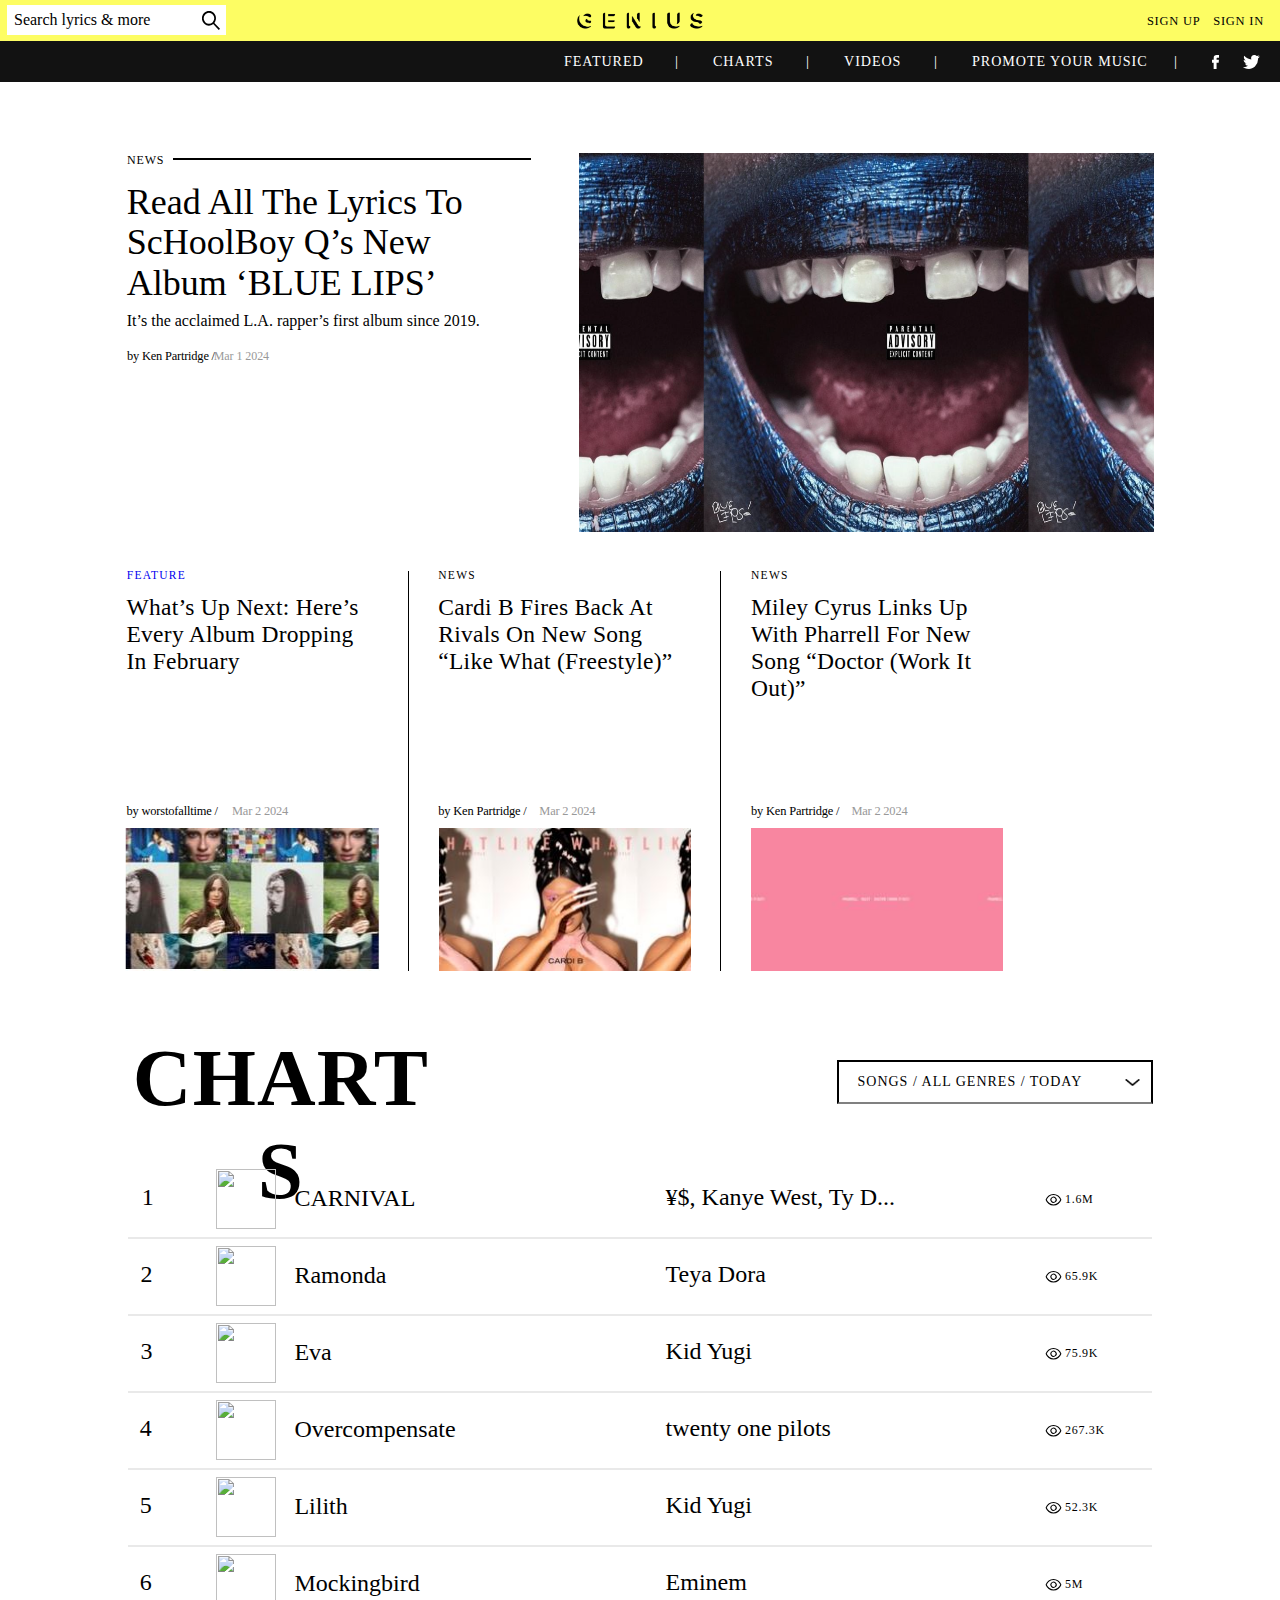
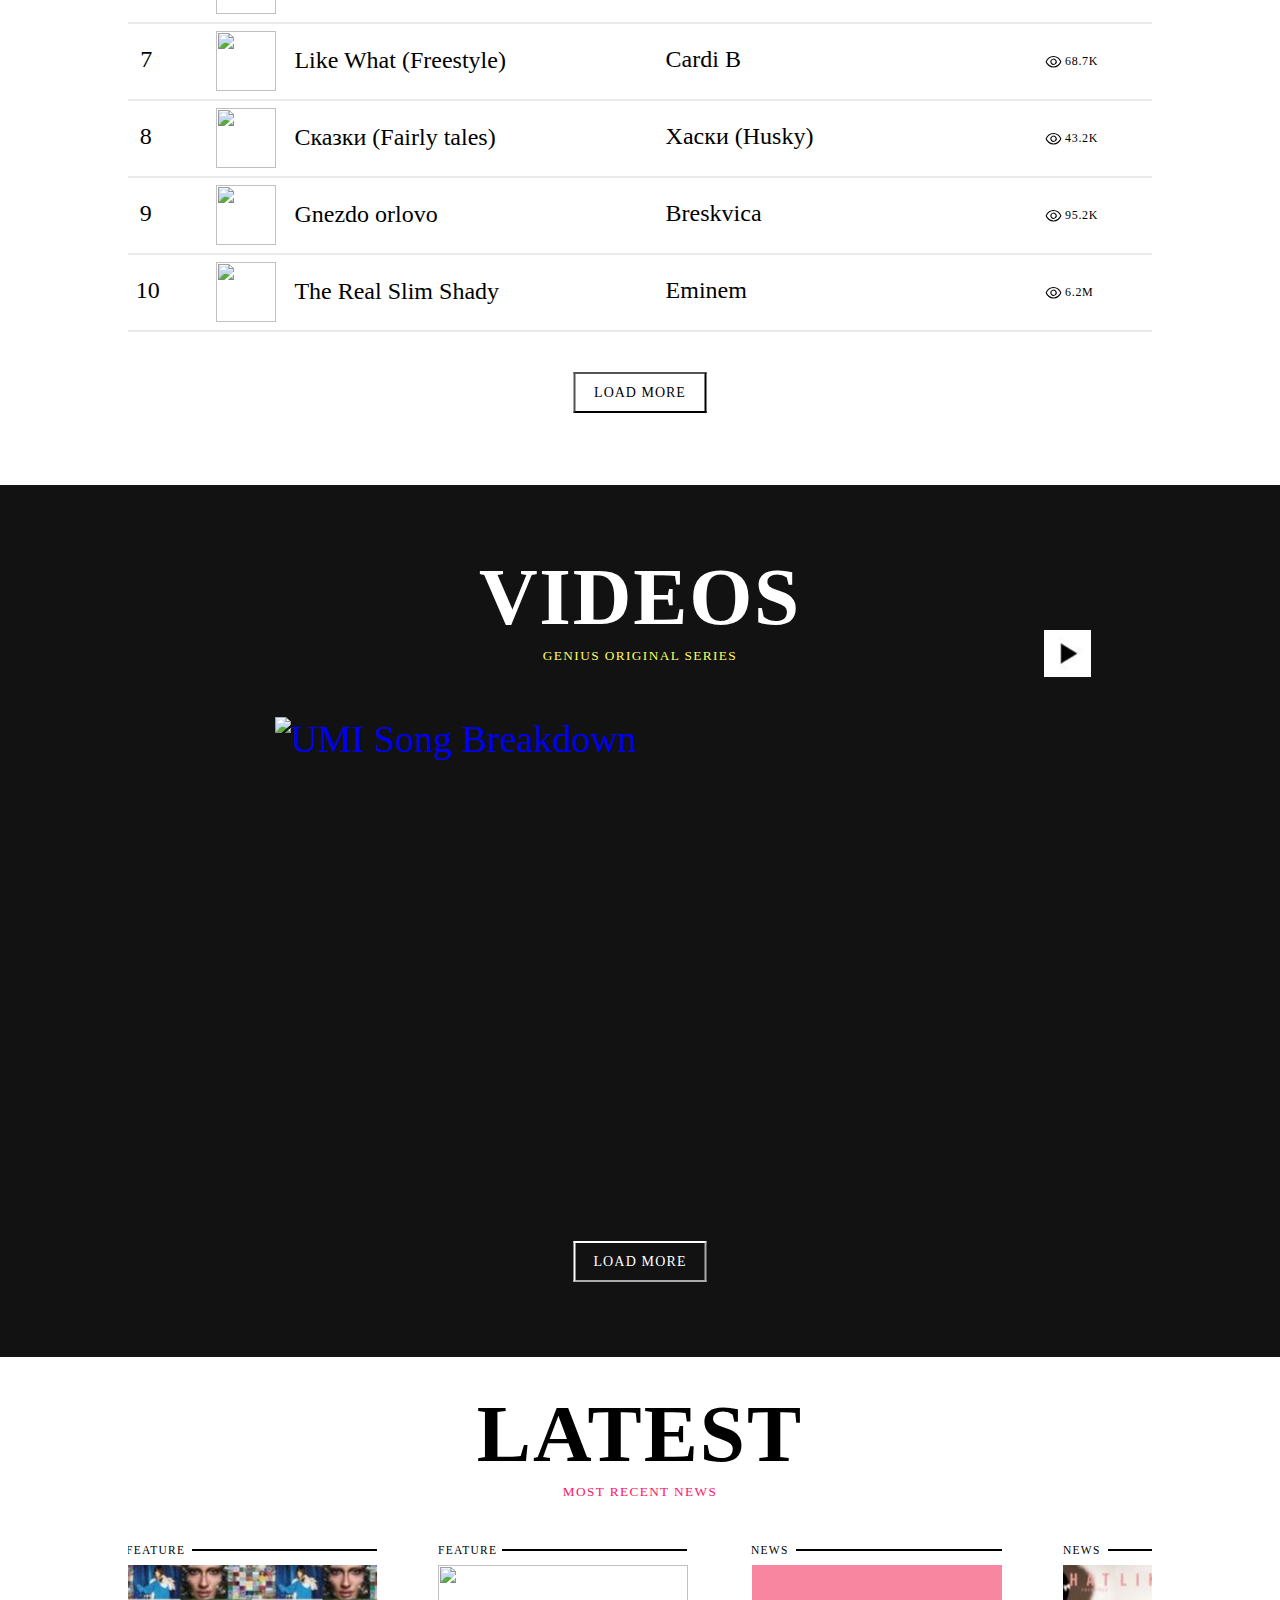
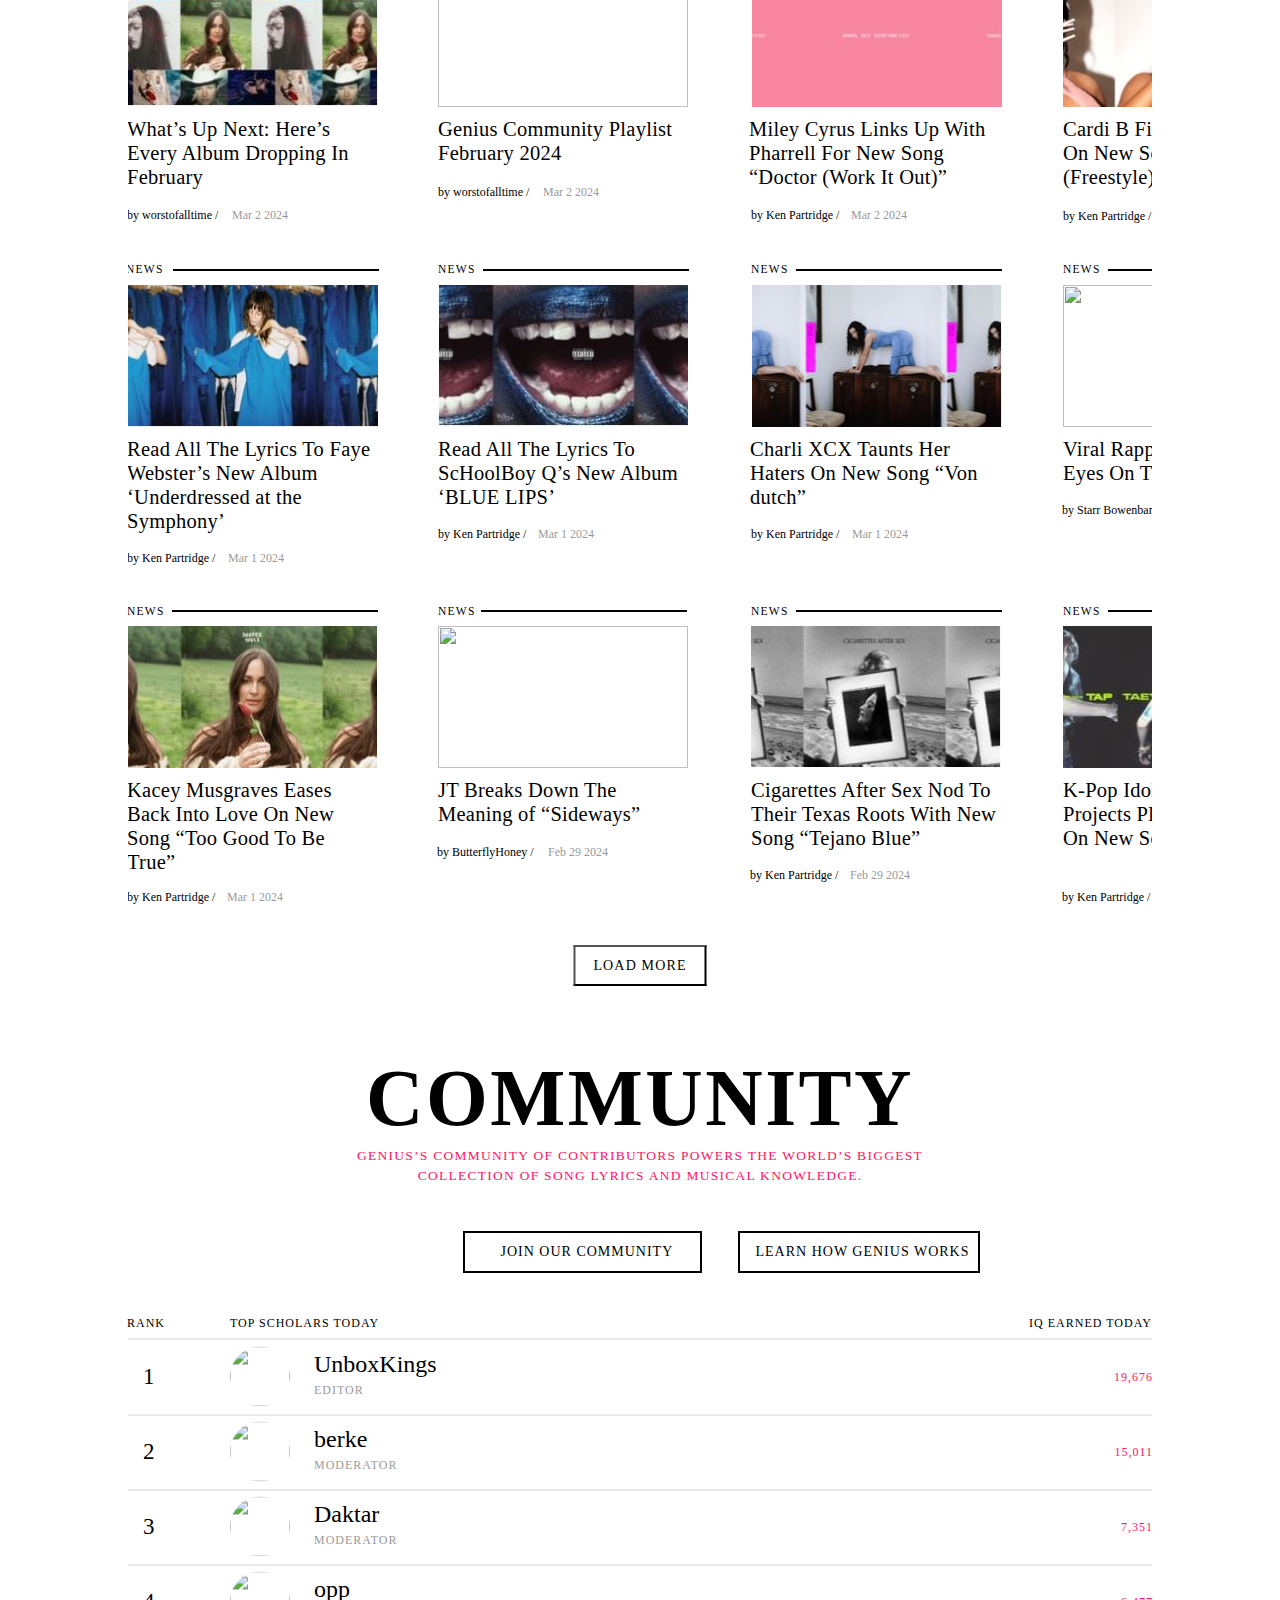
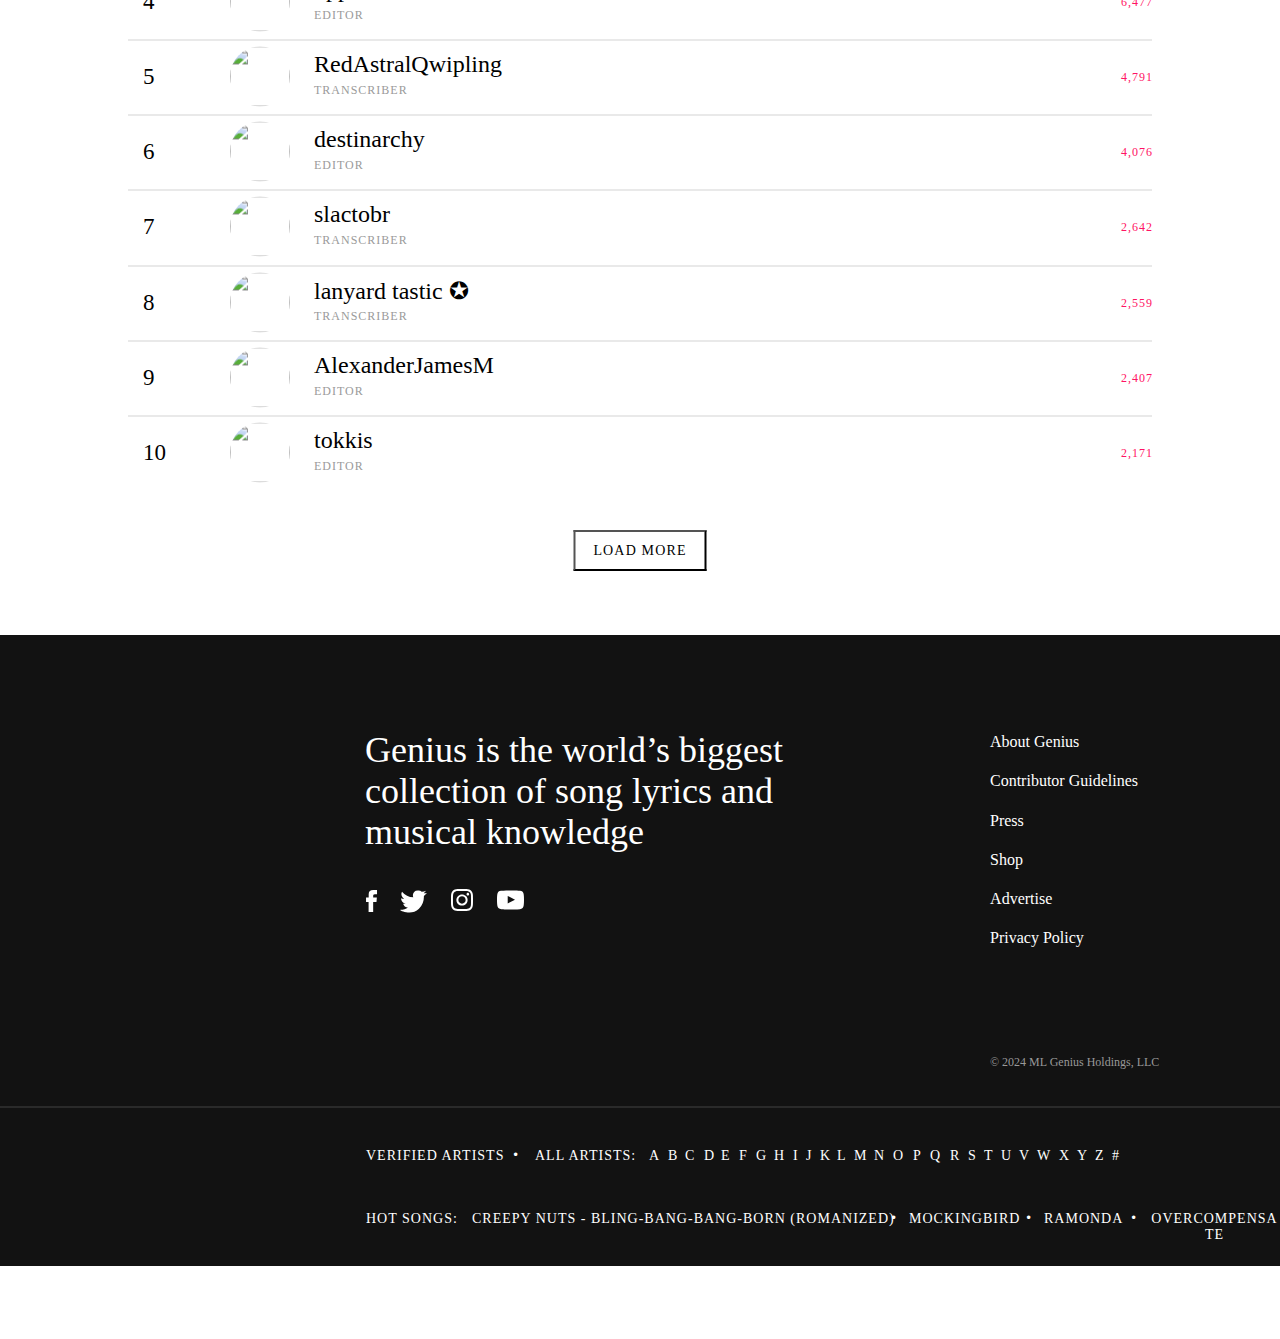
==== commit 3ee45f20: "- 1920x1080p finished, ready for display video" ====
--- a/index.html
+++ b/index.html
@@ -143,22 +143,22 @@
 </div>
 <div id="chartsPlacementTwo">
   <svg id="eyeViewCount" fill="currentColor" viewBox="0 0 26 18"><path fill-rule="evenodd" d="M20.418 2.53a13.655 13.655 0 0 1 4.806 6.192.818.818 0 0 1 0 .556A13.655 13.655 0 0 1 13 18 13.655 13.655 0 0 1 .776 9.278a.818.818 0 0 1 0-.556A13.655 13.655 0 0 1 13 0c2.667.1 5.246.98 7.418 2.53ZM2.421 9C4.08 13.148 8.664 16.364 13 16.364S21.918 13.148 23.58 9C21.917 4.852 17.335 1.636 13 1.636S4.082 4.852 2.42 9Zm7.852-4.082a4.91 4.91 0 1 1 5.454 8.164 4.91 4.91 0 0 1-5.454-8.164Zm.909 6.803a3.272 3.272 0 1 0 3.636-5.442 3.272 3.272 0 0 0-3.636 5.442Z" clip-rule="evenodd"></path></svg>
-  <span class="viewCount">65.6K</span>
+  <span class="viewCount">65.9K</span>
 </div>
 <div id="chartsPlacementThree">  <svg id="eyeViewCount" fill="currentColor" viewBox="0 0 26 18"><path fill-rule="evenodd" d="M20.418 2.53a13.655 13.655 0 0 1 4.806 6.192.818.818 0 0 1 0 .556A13.655 13.655 0 0 1 13 18 13.655 13.655 0 0 1 .776 9.278a.818.818 0 0 1 0-.556A13.655 13.655 0 0 1 13 0c2.667.1 5.246.98 7.418 2.53ZM2.421 9C4.08 13.148 8.664 16.364 13 16.364S21.918 13.148 23.58 9C21.917 4.852 17.335 1.636 13 1.636S4.082 4.852 2.42 9Zm7.852-4.082a4.91 4.91 0 1 1 5.454 8.164 4.91 4.91 0 0 1-5.454-8.164Zm.909 6.803a3.272 3.272 0 1 0 3.636-5.442 3.272 3.272 0 0 0-3.636 5.442Z" clip-rule="evenodd"></path></svg>
-  <span class="viewCount">75.6K</span></div>
+  <span class="viewCount">75.9K</span></div>
   <div id="chartsPlacementFour">  <svg id="eyeViewCount" fill="currentColor" viewBox="0 0 26 18"><path fill-rule="evenodd" d="M20.418 2.53a13.655 13.655 0 0 1 4.806 6.192.818.818 0 0 1 0 .556A13.655 13.655 0 0 1 13 18 13.655 13.655 0 0 1 .776 9.278a.818.818 0 0 1 0-.556A13.655 13.655 0 0 1 13 0c2.667.1 5.246.98 7.418 2.53ZM2.421 9C4.08 13.148 8.664 16.364 13 16.364S21.918 13.148 23.58 9C21.917 4.852 17.335 1.636 13 1.636S4.082 4.852 2.42 9Zm7.852-4.082a4.91 4.91 0 1 1 5.454 8.164 4.91 4.91 0 0 1-5.454-8.164Zm.909 6.803a3.272 3.272 0 1 0 3.636-5.442 3.272 3.272 0 0 0-3.636 5.442Z" clip-rule="evenodd"></path></svg>
-    <span class="viewCount">267K</span></div>
+    <span class="viewCount">267.3K</span></div>
   <div id="chartsPlacementFive">  <svg id="eyeViewCount" fill="currentColor" viewBox="0 0 26 18"><path fill-rule="evenodd" d="M20.418 2.53a13.655 13.655 0 0 1 4.806 6.192.818.818 0 0 1 0 .556A13.655 13.655 0 0 1 13 18 13.655 13.655 0 0 1 .776 9.278a.818.818 0 0 1 0-.556A13.655 13.655 0 0 1 13 0c2.667.1 5.246.98 7.418 2.53ZM2.421 9C4.08 13.148 8.664 16.364 13 16.364S21.918 13.148 23.58 9C21.917 4.852 17.335 1.636 13 1.636S4.082 4.852 2.42 9Zm7.852-4.082a4.91 4.91 0 1 1 5.454 8.164 4.91 4.91 0 0 1-5.454-8.164Zm.909 6.803a3.272 3.272 0 1 0 3.636-5.442 3.272 3.272 0 0 0-3.636 5.442Z" clip-rule="evenodd"></path></svg>
-    <span class="viewCount">52.1K</span></div>
+    <span class="viewCount">52.3K</span></div>
   <div id="chartsPlacementSix">  <svg id="eyeViewCount" fill="currentColor" viewBox="0 0 26 18"><path fill-rule="evenodd" d="M20.418 2.53a13.655 13.655 0 0 1 4.806 6.192.818.818 0 0 1 0 .556A13.655 13.655 0 0 1 13 18 13.655 13.655 0 0 1 .776 9.278a.818.818 0 0 1 0-.556A13.655 13.655 0 0 1 13 0c2.667.1 5.246.98 7.418 2.53ZM2.421 9C4.08 13.148 8.664 16.364 13 16.364S21.918 13.148 23.58 9C21.917 4.852 17.335 1.636 13 1.636S4.082 4.852 2.42 9Zm7.852-4.082a4.91 4.91 0 1 1 5.454 8.164 4.91 4.91 0 0 1-5.454-8.164Zm.909 6.803a3.272 3.272 0 1 0 3.636-5.442 3.272 3.272 0 0 0-3.636 5.442Z" clip-rule="evenodd"></path></svg>
     <span class="viewCount">5M</span></div>
   <div id="chartsPlacementSeven">  <svg id="eyeViewCount" fill="currentColor" viewBox="0 0 26 18"><path fill-rule="evenodd" d="M20.418 2.53a13.655 13.655 0 0 1 4.806 6.192.818.818 0 0 1 0 .556A13.655 13.655 0 0 1 13 18 13.655 13.655 0 0 1 .776 9.278a.818.818 0 0 1 0-.556A13.655 13.655 0 0 1 13 0c2.667.1 5.246.98 7.418 2.53ZM2.421 9C4.08 13.148 8.664 16.364 13 16.364S21.918 13.148 23.58 9C21.917 4.852 17.335 1.636 13 1.636S4.082 4.852 2.42 9Zm7.852-4.082a4.91 4.91 0 1 1 5.454 8.164 4.91 4.91 0 0 1-5.454-8.164Zm.909 6.803a3.272 3.272 0 1 0 3.636-5.442 3.272 3.272 0 0 0-3.636 5.442Z" clip-rule="evenodd"></path></svg>
-    <span class="viewCount">68.6K</span></div>
+    <span class="viewCount">68.7K</span></div>
   <div id="chartsPlacementEight">  <svg id="eyeViewCount" fill="currentColor" viewBox="0 0 26 18"><path fill-rule="evenodd" d="M20.418 2.53a13.655 13.655 0 0 1 4.806 6.192.818.818 0 0 1 0 .556A13.655 13.655 0 0 1 13 18 13.655 13.655 0 0 1 .776 9.278a.818.818 0 0 1 0-.556A13.655 13.655 0 0 1 13 0c2.667.1 5.246.98 7.418 2.53ZM2.421 9C4.08 13.148 8.664 16.364 13 16.364S21.918 13.148 23.58 9C21.917 4.852 17.335 1.636 13 1.636S4.082 4.852 2.42 9Zm7.852-4.082a4.91 4.91 0 1 1 5.454 8.164 4.91 4.91 0 0 1-5.454-8.164Zm.909 6.803a3.272 3.272 0 1 0 3.636-5.442 3.272 3.272 0 0 0-3.636 5.442Z" clip-rule="evenodd"></path></svg>
-    <span class="viewCount">43.1K</span></div>
+    <span class="viewCount">43.2K</span></div>
   <div id="chartsPlacementNine">  <svg id="eyeViewCount" fill="currentColor" viewBox="0 0 26 18"><path fill-rule="evenodd" d="M20.418 2.53a13.655 13.655 0 0 1 4.806 6.192.818.818 0 0 1 0 .556A13.655 13.655 0 0 1 13 18 13.655 13.655 0 0 1 .776 9.278a.818.818 0 0 1 0-.556A13.655 13.655 0 0 1 13 0c2.667.1 5.246.98 7.418 2.53ZM2.421 9C4.08 13.148 8.664 16.364 13 16.364S21.918 13.148 23.58 9C21.917 4.852 17.335 1.636 13 1.636S4.082 4.852 2.42 9Zm7.852-4.082a4.91 4.91 0 1 1 5.454 8.164 4.91 4.91 0 0 1-5.454-8.164Zm.909 6.803a3.272 3.272 0 1 0 3.636-5.442 3.272 3.272 0 0 0-3.636 5.442Z" clip-rule="evenodd"></path></svg>
-    <span class="viewCount">95.1K</span></div>
+    <span class="viewCount">95.2K</span></div>
   <div id="chartsPlacementTen">  <svg id="eyeViewCount" fill="currentColor" viewBox="0 0 26 18"><path fill-rule="evenodd" d="M20.418 2.53a13.655 13.655 0 0 1 4.806 6.192.818.818 0 0 1 0 .556A13.655 13.655 0 0 1 13 18 13.655 13.655 0 0 1 .776 9.278a.818.818 0 0 1 0-.556A13.655 13.655 0 0 1 13 0c2.667.1 5.246.98 7.418 2.53ZM2.421 9C4.08 13.148 8.664 16.364 13 16.364S21.918 13.148 23.58 9C21.917 4.852 17.335 1.636 13 1.636S4.082 4.852 2.42 9Zm7.852-4.082a4.91 4.91 0 1 1 5.454 8.164 4.91 4.91 0 0 1-5.454-8.164Zm.909 6.803a3.272 3.272 0 1 0 3.636-5.442 3.272 3.272 0 0 0-3.636 5.442Z" clip-rule="evenodd"></path></svg>
     <span class="viewCount">6.2M</span></div>
 
@@ -1736,25 +1736,25 @@
     <div id="fullstopTwo">.</div>
 
     <a href="https://genius.com/Eminem-the-real-slim-shady-lyrics">
-      <div id="hotSongFooterTwo">OVERCOMPENSATE</div>
+      <div id="hotSongFooterTwo">MOCKINGBIRD</div>
     </a>
 
     <div id="fullstopThree">.</div>
 
     <a href="https://genius.com/Eminem-mockingbird-lyrics">
-      <div id="hotSongFooterThree">EVA</div>
+      <div id="hotSongFooterThree">RAMONDA</div>
     </a>
 
     <div id="fullstopFour">.</div>
 
     <a href="https://genius.com/Christmas-songs-the-twelve-days-of-christmas-lyrics">
-      <div id="hotSongFooterFour">EUROPAPA</div>
+      <div id="hotSongFooterFour">OVERCOMPENSATE</div>
     </a>
 
     <div id="fullstopFive">.</div>
 
     <a href="https://genius.com/Eminem-lose-yourself-lyrics">
-      <div id="hotSongFooterFive">СКАЗКИ (FAIRLY TALES)</div>
+      <div id="hotSongFooterFive">EUROPAPA</div>
     </a>
 
     <div id="fullstopSix">.</div>
--- a/MainCSS.css
+++ b/MainCSS.css
@@ -8593,7 +8593,7 @@
   position: absolute;
   font-family: "Programme Light", serif;
   top: 255px;
-  left: 990px;
+  left: 990.1px;
   color: white;
   font-size: 16px;
 }
@@ -9056,7 +9056,7 @@
   position: absolute;
   font-size: 29px;
   top: 558px;
-  left: 1060px;
+  left: 1025px;
   color: white;
   letter-spacing: 1px;
 }
@@ -9066,7 +9066,7 @@
   position: absolute;
   font-size: 14px;
   top: 576px;
-  left: 1079px;
+  left: 1044px;
   color: white;
   letter-spacing: 1px;
 }
@@ -9076,7 +9076,7 @@
   position: absolute;
   font-size: 29px;
   top: 558px;
-  left: 1120px;
+  left: 1130px;
   color: white;
   letter-spacing: 1px;
 }
@@ -9086,7 +9086,7 @@
   position: absolute;
   font-size: 14px;
   top: 576px;
-  left: 1139px;
+  left: 1149px;
   color: white;
   letter-spacing: 1px;
 }
@@ -9096,7 +9096,7 @@
   position: absolute;
   font-size: 29px;
   top: 558px;
-  left: 1229px;
+  left: 1300px;
   color: white;
   letter-spacing: 1px;
 }
@@ -9106,7 +9106,7 @@
   position: absolute;
   font-size: 14px;
   top: 576px;
-  left: 1248px;
+  left: 1320px;
   color: white;
   letter-spacing: 1px;
 }
@@ -9116,7 +9116,7 @@
   position: absolute;
   font-size: 29px;
   top: 558px;
-  left: 1433px;
+  left: 1410px;
   color: white;
   letter-spacing: 1px;
 }
@@ -9127,7 +9127,7 @@
   position: absolute;
   font-size: 14px;
   top: 576px;
-  left: 1452px;
+  left: 1429px;
   color: white;
   letter-spacing: 1px;
 }
